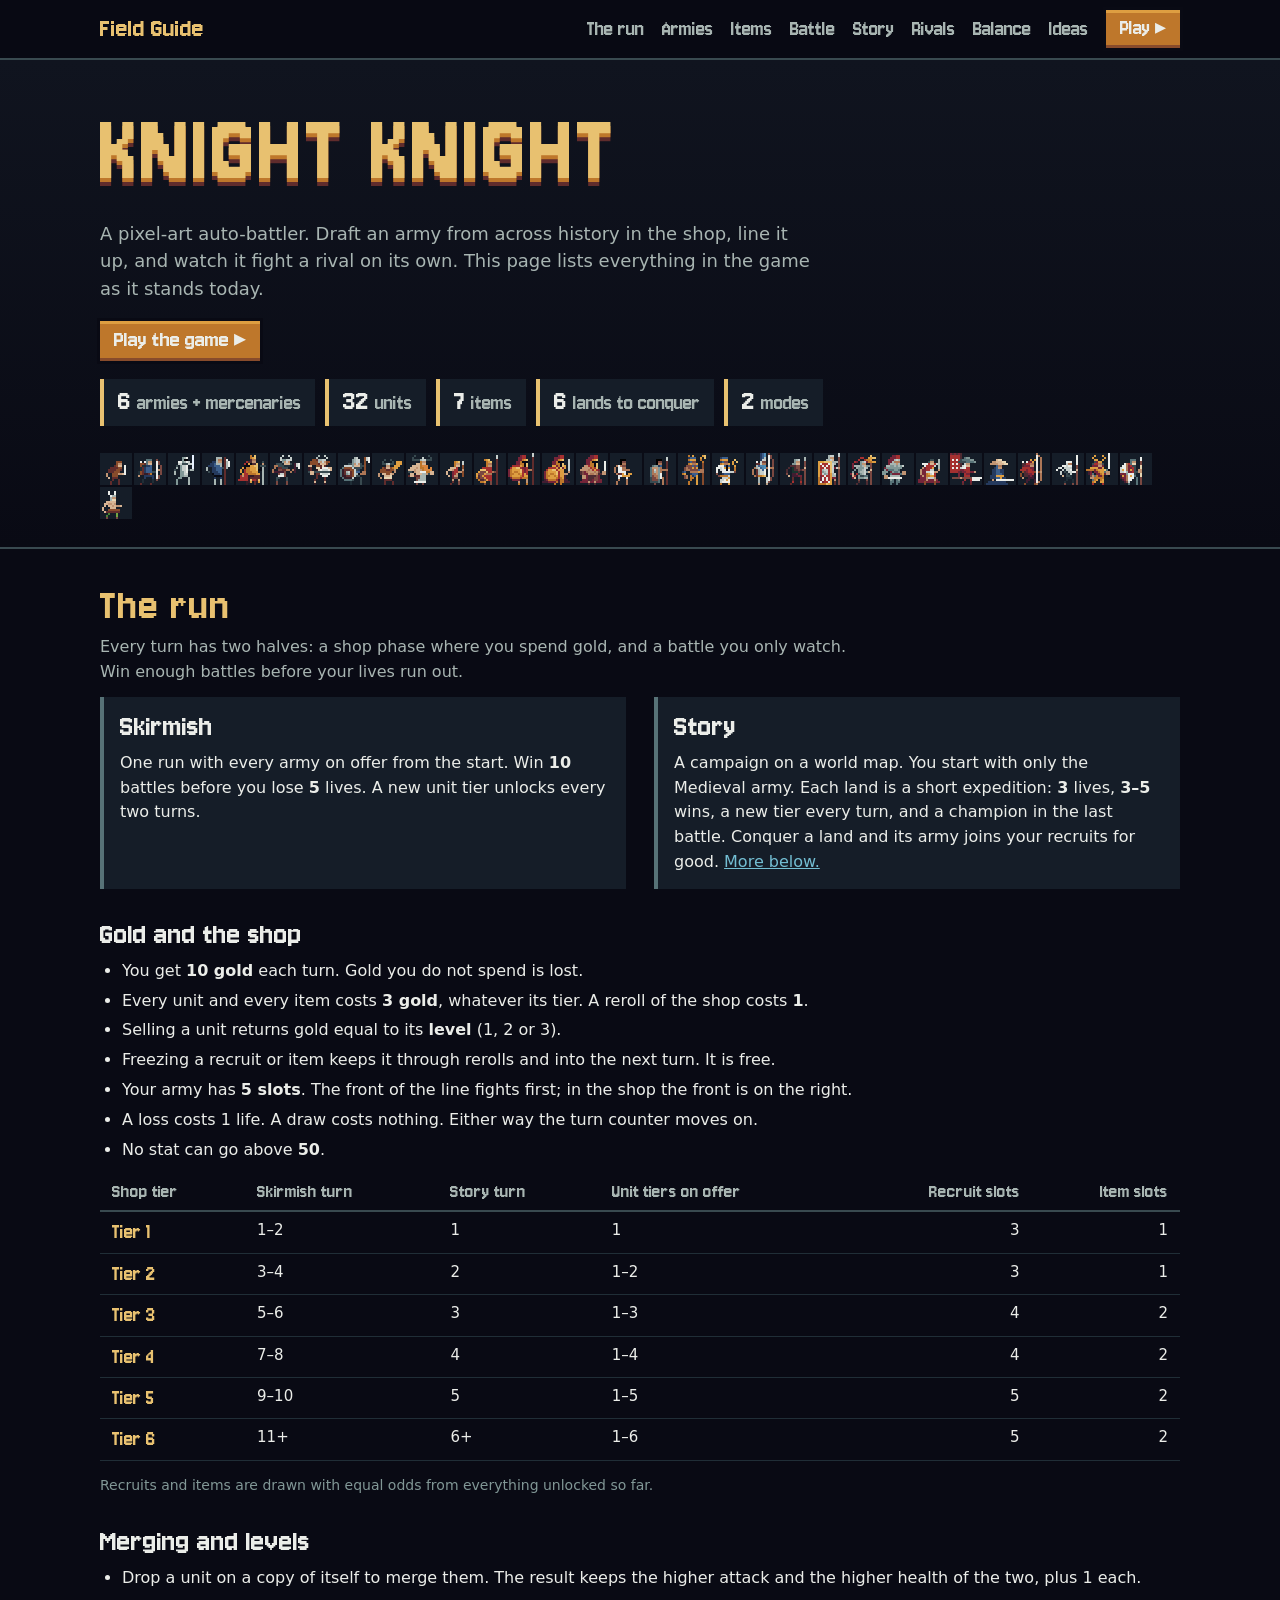
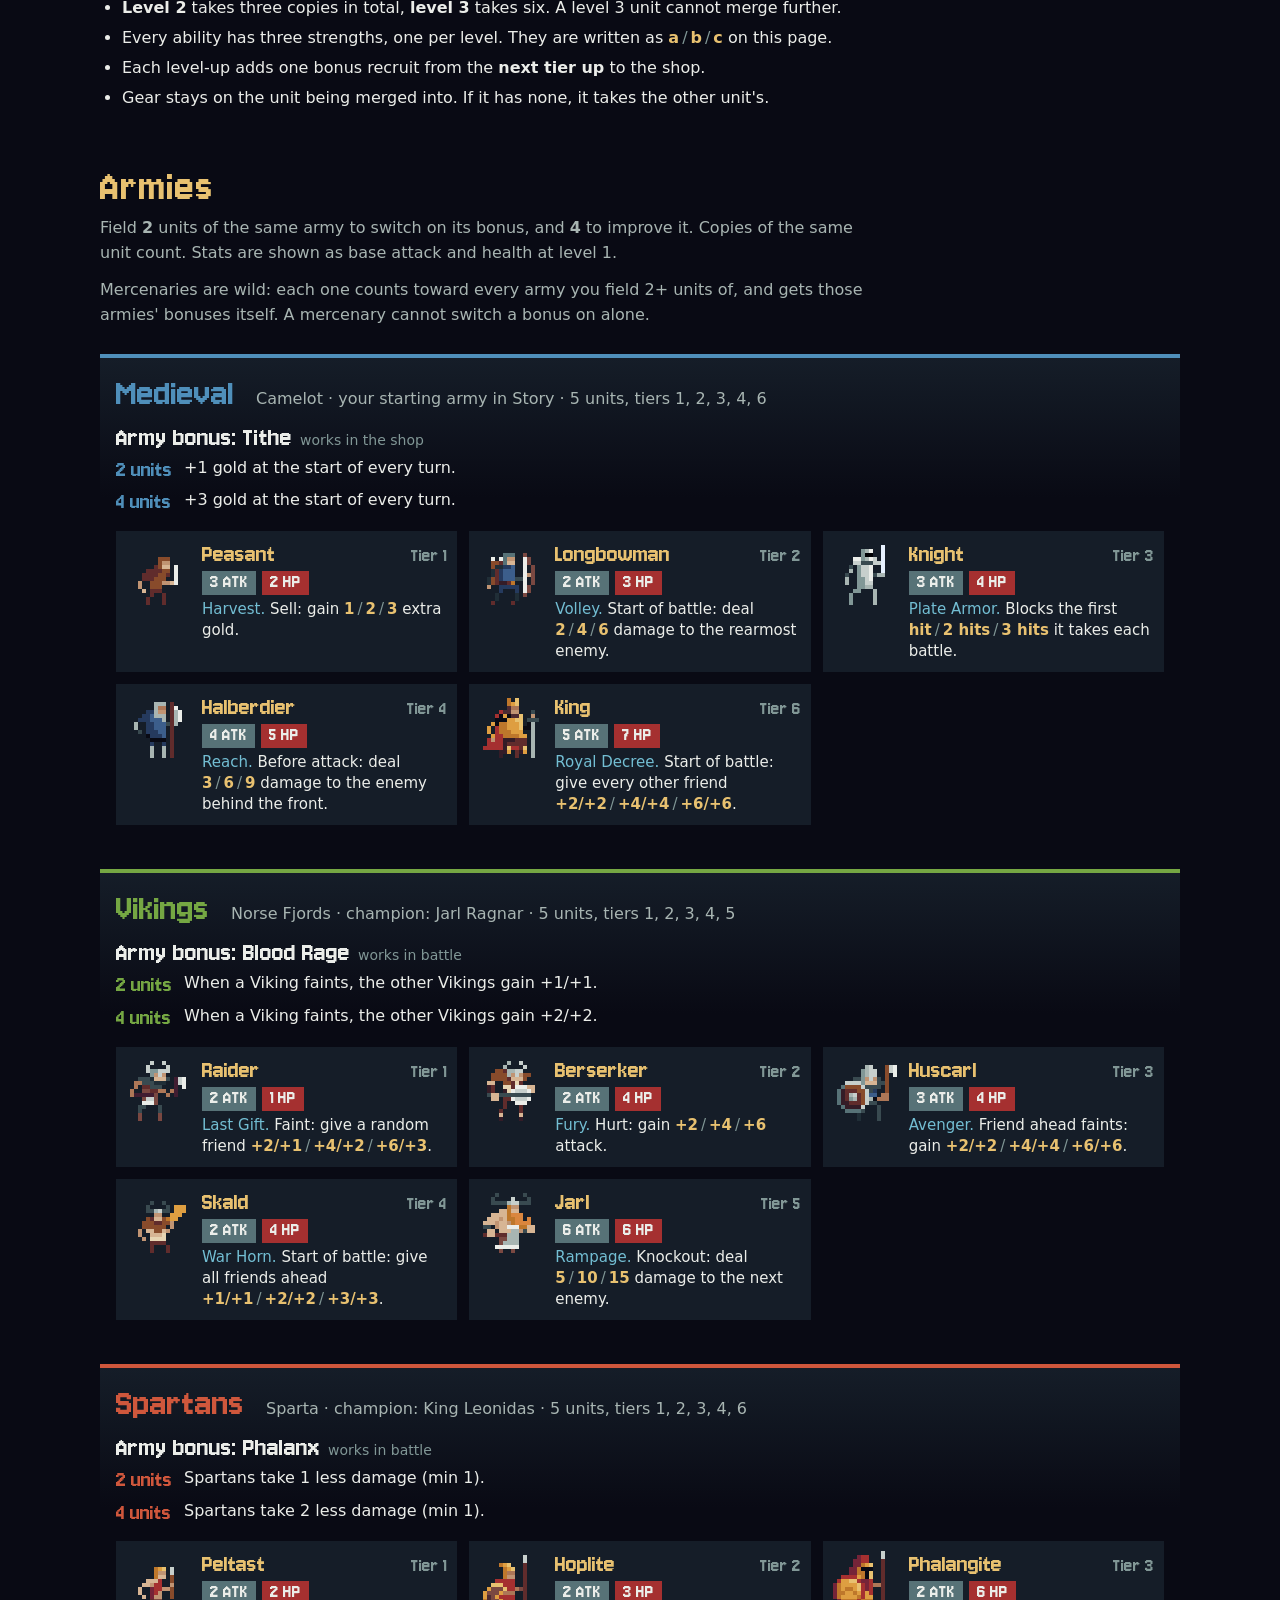
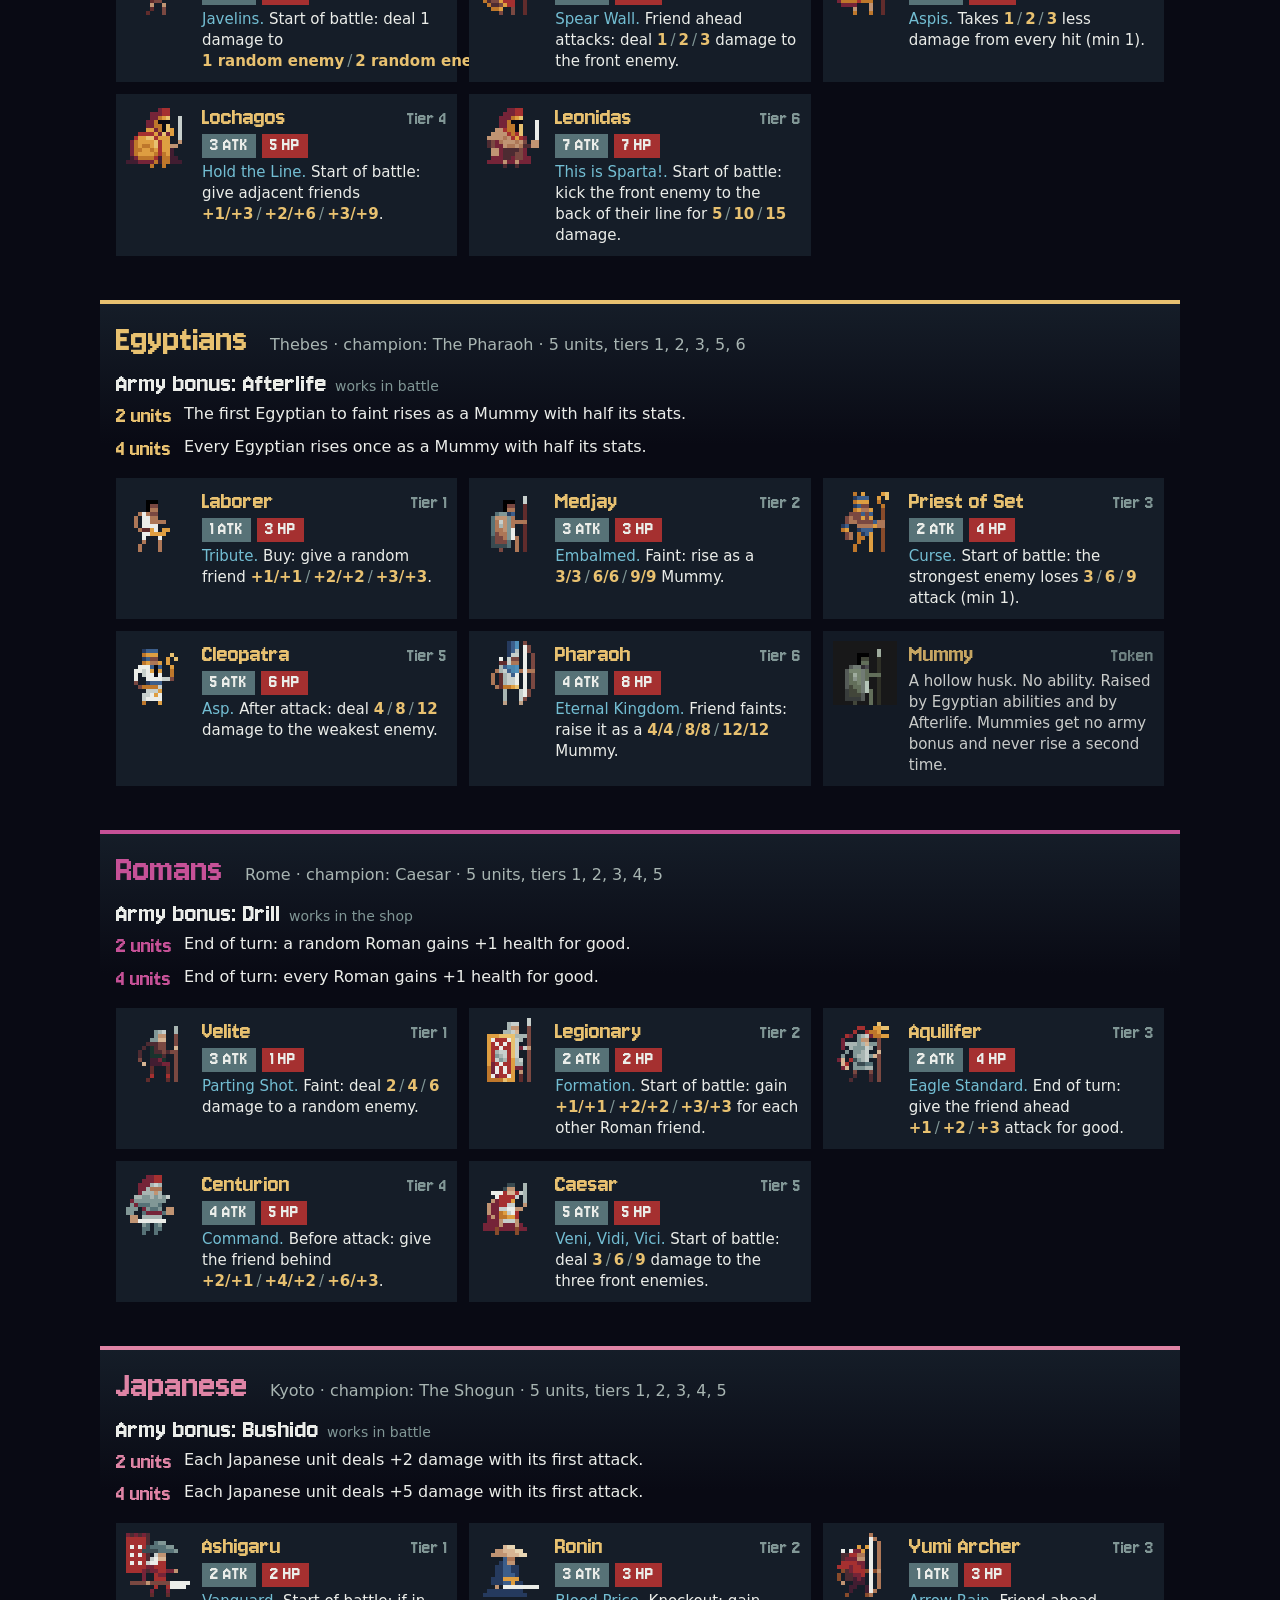
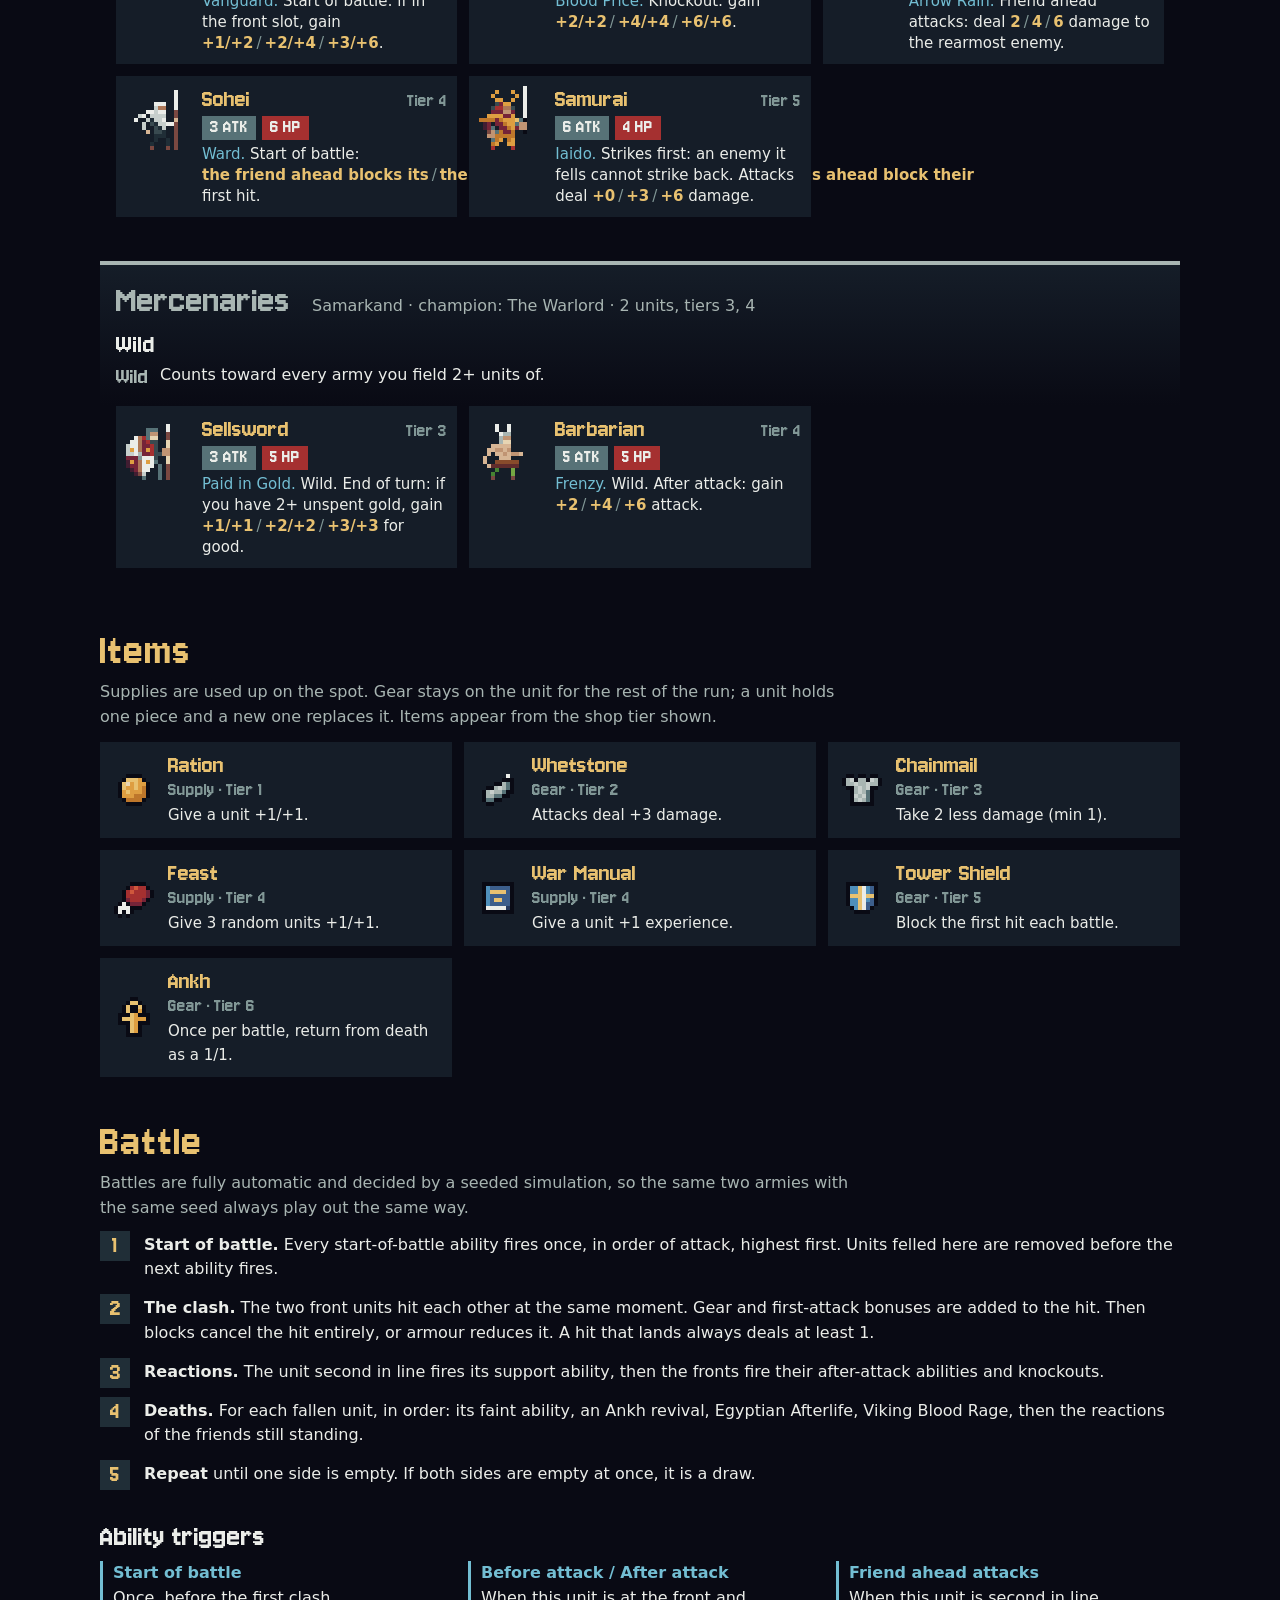
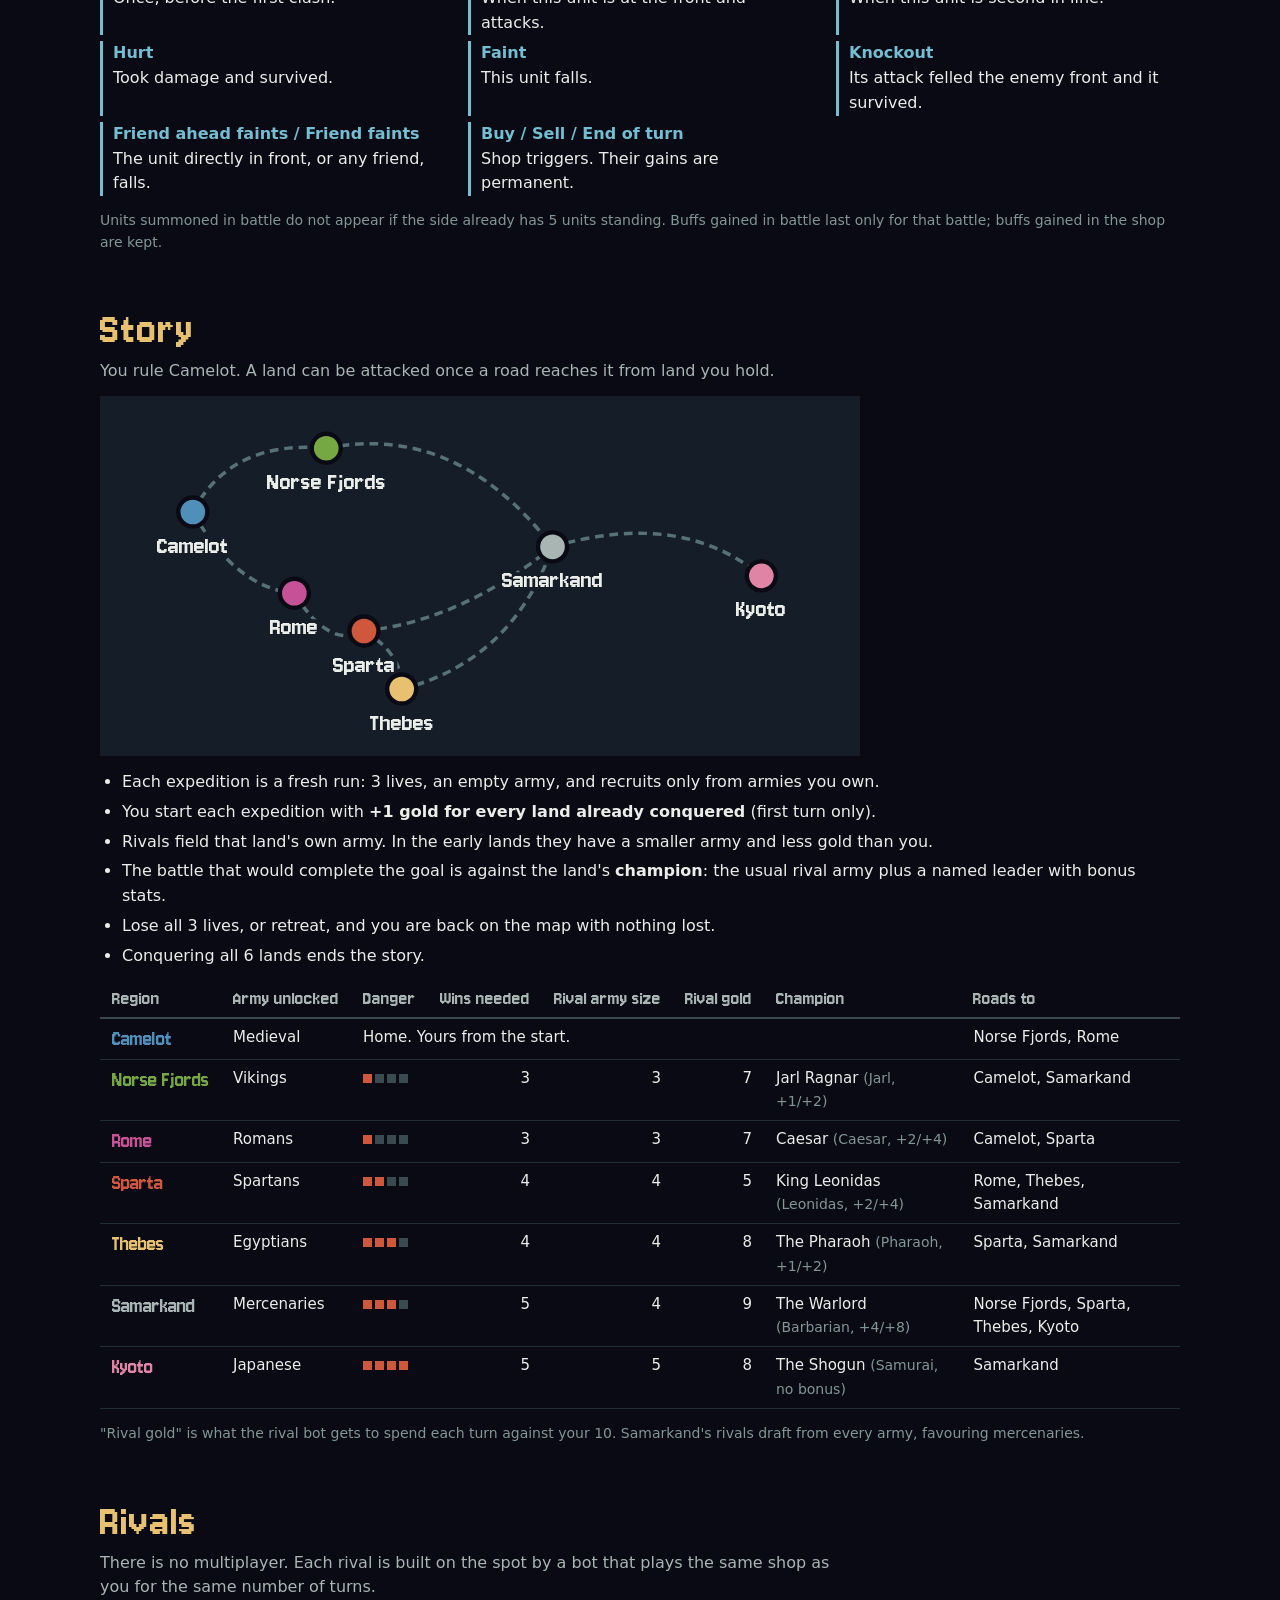
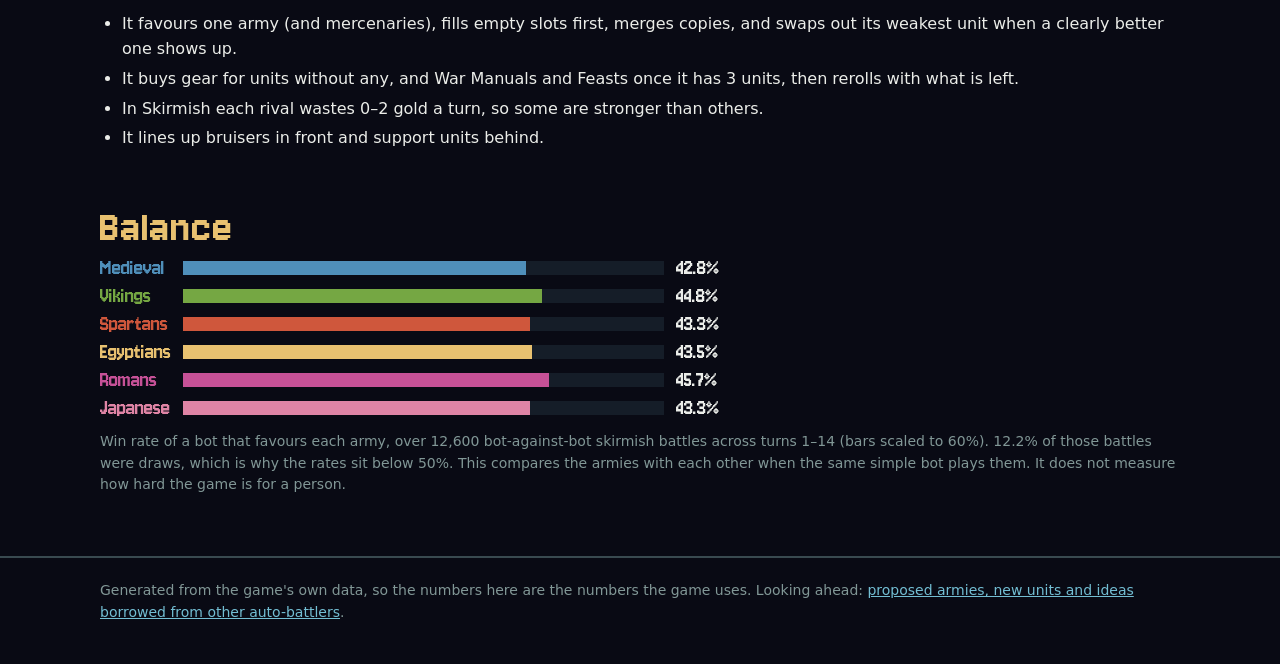
==== docs/index.html @ e4abafcf "Add field guide, collection screen and a balance pass Field guide: docs/index.html is a public page " ====
<!doctype html>
<!-- Generated by tools/guide.py from the game data in index.html. Do not edit by hand. -->
<html lang="en">
<head>
<meta charset="utf-8">
<meta name="viewport" content="width=device-width,initial-scale=1">
<title>Knight Knight · Field Guide</title>
<meta name="description" content="Every army, unit, ability and rule in Knight Knight, a pixel-art auto-battler.">
<link rel="preconnect" href="https://fonts.googleapis.com">
<link rel="preconnect" href="https://fonts.gstatic.com" crossorigin>
<link href="https://fonts.googleapis.com/css2?family=Jersey+10&display=swap" rel="stylesheet">
<link rel="stylesheet" href="guide.css">
</head>
<body>
<nav class="top"><div class="wrap"><a class="brand" href="#top">Field Guide</a><a href="#run">The run</a><a href="#armies">Armies</a><a href="#items">Items</a><a href="#battle">Battle</a><a href="#story">Story</a><a href="#rivals">Rivals</a><a href="#balance">Balance</a><a href="ideas.html">Ideas</a><a class="play" href="../">Play ▸</a></div></nav>
<header class="hero" id="top"><div class="wrap">
<h1>KNIGHT KNIGHT</h1>
<p>A pixel-art auto-battler. Draft an army from across history in the shop, line it up, and watch it fight a rival on its own. This page lists everything in the game as it stands today.</p>
<a class="play" href="../">Play the game ▸</a>
<ul class="facts"><li><b>6</b>armies + mercenaries</li><li><b>32</b>units</li><li><b>7</b>items</li><li><b>6</b>lands to conquer</li><li><b>2</b>modes</li></ul>
<div class="parade"><a href="#u-peasant"><i class="spr sm" style="--x:32;--y:0" role="img" aria-label="Peasant" title="Peasant"></i></a><a href="#u-longbow"><i class="spr sm" style="--x:0;--y:0" role="img" aria-label="Longbowman" title="Longbowman"></i></a><a href="#u-knight"><i class="spr sm" style="--x:16;--y:0" role="img" aria-label="Knight" title="Knight"></i></a><a href="#u-halberdier"><i class="spr sm" style="--x:64;--y:0" role="img" aria-label="Halberdier" title="Halberdier"></i></a><a href="#u-king"><i class="spr sm" style="--x:48;--y:0" role="img" aria-label="King" title="King"></i></a><a href="#u-raider"><i class="spr sm" style="--x:0;--y:16" role="img" aria-label="Raider" title="Raider"></i></a><a href="#u-berserker"><i class="spr sm" style="--x:16;--y:16" role="img" aria-label="Berserker" title="Berserker"></i></a><a href="#u-huscarl"><i class="spr sm" style="--x:32;--y:16" role="img" aria-label="Huscarl" title="Huscarl"></i></a><a href="#u-skald"><i class="spr sm" style="--x:64;--y:16" role="img" aria-label="Skald" title="Skald"></i></a><a href="#u-jarl"><i class="spr sm" style="--x:48;--y:16" role="img" aria-label="Jarl" title="Jarl"></i></a><a href="#u-peltast"><i class="spr sm" style="--x:48;--y:32" role="img" aria-label="Peltast" title="Peltast"></i></a><a href="#u-hoplite"><i class="spr sm" style="--x:0;--y:32" role="img" aria-label="Hoplite" title="Hoplite"></i></a><a href="#u-phalangite"><i class="spr sm" style="--x:16;--y:32" role="img" aria-label="Phalangite" title="Phalangite"></i></a><a href="#u-lochagos"><i class="spr sm" style="--x:64;--y:32" role="img" aria-label="Lochagos" title="Lochagos"></i></a><a href="#u-leonidas"><i class="spr sm" style="--x:32;--y:32" role="img" aria-label="Leonidas" title="Leonidas"></i></a><a href="#u-laborer"><i class="spr sm" style="--x:0;--y:48" role="img" aria-label="Laborer" title="Laborer"></i></a><a href="#u-medjay"><i class="spr sm" style="--x:48;--y:48" role="img" aria-label="Medjay" title="Medjay"></i></a><a href="#u-priest"><i class="spr sm" style="--x:16;--y:48" role="img" aria-label="Priest of Set" title="Priest of Set"></i></a><a href="#u-cleopatra"><i class="spr sm" style="--x:64;--y:48" role="img" aria-label="Cleopatra" title="Cleopatra"></i></a><a href="#u-pharaoh"><i class="spr sm" style="--x:32;--y:48" role="img" aria-label="Pharaoh" title="Pharaoh"></i></a><a href="#u-velite"><i class="spr sm" style="--x:48;--y:64" role="img" aria-label="Velite" title="Velite"></i></a><a href="#u-legionary"><i class="spr sm" style="--x:0;--y:64" role="img" aria-label="Legionary" title="Legionary"></i></a><a href="#u-aquilifer"><i class="spr sm" style="--x:32;--y:64" role="img" aria-label="Aquilifer" title="Aquilifer"></i></a><a href="#u-centurion"><i class="spr sm" style="--x:16;--y:64" role="img" aria-label="Centurion" title="Centurion"></i></a><a href="#u-caesar"><i class="spr sm" style="--x:64;--y:64" role="img" aria-label="Caesar" title="Caesar"></i></a><a href="#u-ashigaru"><i class="spr sm" style="--x:48;--y:80" role="img" aria-label="Ashigaru" title="Ashigaru"></i></a><a href="#u-ronin"><i class="spr sm" style="--x:0;--y:80" role="img" aria-label="Ronin" title="Ronin"></i></a><a href="#u-yumi"><i class="spr sm" style="--x:32;--y:80" role="img" aria-label="Yumi Archer" title="Yumi Archer"></i></a><a href="#u-sohei"><i class="spr sm" style="--x:64;--y:80" role="img" aria-label="Sohei" title="Sohei"></i></a><a href="#u-samurai"><i class="spr sm" style="--x:16;--y:81" role="img" aria-label="Samurai" title="Samurai"></i></a><a href="#u-sellsword"><i class="spr sm" style="--x:31;--y:96" role="img" aria-label="Sellsword" title="Sellsword"></i></a><a href="#u-barbarian"><i class="spr sm" style="--x:0;--y:96" role="img" aria-label="Barbarian" title="Barbarian"></i></a></div>
</div></header>
<main class="wrap">

<section id="run">
<h2>The run</h2>
<p class="lead">Every turn has two halves: a shop phase where you spend gold, and a battle you only watch. Win enough battles before your lives run out.</p>
<div class="cols">
<div class="box"><h3>Skirmish</h3><p>One run with every army on offer from the start. Win <b>10</b> battles before you lose <b>5</b> lives. A new unit tier unlocks every two turns.</p></div>
<div class="box"><h3>Story</h3><p>A campaign on a world map. You start with only the Medieval army. Each land is a short expedition: <b>3</b> lives, <b>3–5</b> wins, a new tier every turn, and a champion in the last battle. Conquer a land and its army joins your recruits for good. <a href="#story">More below.</a></p></div>
</div>

<h3>Gold and the shop</h3>
<ul>
<li>You get <b>10 gold</b> each turn. Gold you do not spend is lost.</li>
<li>Every unit and every item costs <b>3 gold</b>, whatever its tier. A reroll of the shop costs <b>1</b>.</li>
<li>Selling a unit returns gold equal to its <b>level</b> (1, 2 or 3).</li>
<li>Freezing a recruit or item keeps it through rerolls and into the next turn. It is free.</li>
<li>Your army has <b>5 slots</b>. The front of the line fights first; in the shop the front is on the right.</li>
<li>A loss costs 1 life. A draw costs nothing. Either way the turn counter moves on.</li>
<li>No stat can go above <b>50</b>.</li>
</ul>
<div class="scroll"><table><tr><th>Shop tier</th><th>Skirmish turn</th><th>Story turn</th><th>Unit tiers on offer</th><th class="n">Recruit slots</th><th class="n">Item slots</th></tr><tr><td class="k">Tier 1</td><td>1–2</td><td>1</td><td>1</td><td class="n">3</td><td class="n">1</td></tr><tr><td class="k">Tier 2</td><td>3–4</td><td>2</td><td>1–2</td><td class="n">3</td><td class="n">1</td></tr><tr><td class="k">Tier 3</td><td>5–6</td><td>3</td><td>1–3</td><td class="n">4</td><td class="n">2</td></tr><tr><td class="k">Tier 4</td><td>7–8</td><td>4</td><td>1–4</td><td class="n">4</td><td class="n">2</td></tr><tr><td class="k">Tier 5</td><td>9–10</td><td>5</td><td>1–5</td><td class="n">5</td><td class="n">2</td></tr><tr><td class="k">Tier 6</td><td>11+</td><td>6+</td><td>1–6</td><td class="n">5</td><td class="n">2</td></tr></table></div>
<p class="note">Recruits and items are drawn with equal odds from everything unlocked so far.</p>

<h3>Merging and levels</h3>
<ul>
<li>Drop a unit on a copy of itself to merge them. The result keeps the higher attack and the higher health of the two, plus 1 each.</li>
<li><b>Level 2</b> takes three copies in total, <b>level 3</b> takes six. A level 3 unit cannot merge further.</li>
<li>Every ability has three strengths, one per level. They are written as <b class="lv">a<i>/</i>b<i>/</i>c</b> on this page.</li>
<li>Each level-up adds one bonus recruit from the <b>next tier up</b> to the shop.</li>
<li>Gear stays on the unit being merged into. If it has none, it takes the other unit's.</li>
</ul>
</section>

<section id="armies">
<h2>Armies</h2>
<p class="lead">Field <b>2</b> units of the same army to switch on its bonus, and <b>4</b> to improve it. Copies of the same unit count. Stats are shown as base attack and health at level 1.</p>
<p class="lead">Mercenaries are wild: each one counts toward every army you field 2+ units of, and gets those armies' bonuses itself. A mercenary cannot switch a bonus on alone.</p>
<div class="army" id="medieval" style="--c:#4f8fba"><header><h3>Medieval</h3>
<span class="home">Camelot · your starting army in Story · 5 units, tiers 1, 2, 3, 4, 6</span></header>
<dl class="bonus"><div class="name">Army bonus: Tithe<small>works in the shop</small></div><dt>2 units</dt><dd>+1 gold at the start of every turn.</dd><dt>4 units</dt><dd>+3 gold at the start of every turn.</dd></dl>
<div class="units"><article class="unit" id="u-peasant"><i class="spr" style="--x:32;--y:0" role="img" aria-label="Peasant" title="Peasant"></i><div><h4>Peasant<span class="tier">Tier 1</span></h4>
<p class="stats"><b class="atk">3 ATK</b><b class="hp">2 HP</b></p><p><em>Harvest.</em> Sell: gain <b class="lv">1<i>/</i>2<i>/</i>3</b> extra gold.</p></div></article><article class="unit" id="u-longbow"><i class="spr" style="--x:0;--y:0" role="img" aria-label="Longbowman" title="Longbowman"></i><div><h4>Longbowman<span class="tier">Tier 2</span></h4>
<p class="stats"><b class="atk">2 ATK</b><b class="hp">3 HP</b></p><p><em>Volley.</em> Start of battle: deal <b class="lv">2<i>/</i>4<i>/</i>6</b> damage to the rearmost enemy.</p></div></article><article class="unit" id="u-knight"><i class="spr" style="--x:16;--y:0" role="img" aria-label="Knight" title="Knight"></i><div><h4>Knight<span class="tier">Tier 3</span></h4>
<p class="stats"><b class="atk">3 ATK</b><b class="hp">4 HP</b></p><p><em>Plate Armor.</em> Blocks the first <b class="lv">hit<i>/</i>2 hits<i>/</i>3 hits</b> it takes each battle.</p></div></article><article class="unit" id="u-halberdier"><i class="spr" style="--x:64;--y:0" role="img" aria-label="Halberdier" title="Halberdier"></i><div><h4>Halberdier<span class="tier">Tier 4</span></h4>
<p class="stats"><b class="atk">4 ATK</b><b class="hp">5 HP</b></p><p><em>Reach.</em> Before attack: deal <b class="lv">3<i>/</i>6<i>/</i>9</b> damage to the enemy behind the front.</p></div></article><article class="unit" id="u-king"><i class="spr" style="--x:48;--y:0" role="img" aria-label="King" title="King"></i><div><h4>King<span class="tier">Tier 6</span></h4>
<p class="stats"><b class="atk">5 ATK</b><b class="hp">7 HP</b></p><p><em>Royal Decree.</em> Start of battle: give every other friend <b class="lv">+2/+2<i>/</i>+4/+4<i>/</i>+6/+6</b>.</p></div></article></div></div>
<div class="army" id="viking" style="--c:#75a743"><header><h3>Vikings</h3>
<span class="home">Norse Fjords · champion: Jarl Ragnar · 5 units, tiers 1, 2, 3, 4, 5</span></header>
<dl class="bonus"><div class="name">Army bonus: Blood Rage<small>works in battle</small></div><dt>2 units</dt><dd>When a Viking faints, the other Vikings gain +1/+1.</dd><dt>4 units</dt><dd>When a Viking faints, the other Vikings gain +2/+2.</dd></dl>
<div class="units"><article class="unit" id="u-raider"><i class="spr" style="--x:0;--y:16" role="img" aria-label="Raider" title="Raider"></i><div><h4>Raider<span class="tier">Tier 1</span></h4>
<p class="stats"><b class="atk">2 ATK</b><b class="hp">1 HP</b></p><p><em>Last Gift.</em> Faint: give a random friend <b class="lv">+2/+1<i>/</i>+4/+2<i>/</i>+6/+3</b>.</p></div></article><article class="unit" id="u-berserker"><i class="spr" style="--x:16;--y:16" role="img" aria-label="Berserker" title="Berserker"></i><div><h4>Berserker<span class="tier">Tier 2</span></h4>
<p class="stats"><b class="atk">2 ATK</b><b class="hp">4 HP</b></p><p><em>Fury.</em> Hurt: gain <b class="lv">+2<i>/</i>+4<i>/</i>+6</b> attack.</p></div></article><article class="unit" id="u-huscarl"><i class="spr" style="--x:32;--y:16" role="img" aria-label="Huscarl" title="Huscarl"></i><div><h4>Huscarl<span class="tier">Tier 3</span></h4>
<p class="stats"><b class="atk">3 ATK</b><b class="hp">4 HP</b></p><p><em>Avenger.</em> Friend ahead faints: gain <b class="lv">+2/+2<i>/</i>+4/+4<i>/</i>+6/+6</b>.</p></div></article><article class="unit" id="u-skald"><i class="spr" style="--x:64;--y:16" role="img" aria-label="Skald" title="Skald"></i><div><h4>Skald<span class="tier">Tier 4</span></h4>
<p class="stats"><b class="atk">2 ATK</b><b class="hp">4 HP</b></p><p><em>War Horn.</em> Start of battle: give all friends ahead <b class="lv">+1/+1<i>/</i>+2/+2<i>/</i>+3/+3</b>.</p></div></article><article class="unit" id="u-jarl"><i class="spr" style="--x:48;--y:16" role="img" aria-label="Jarl" title="Jarl"></i><div><h4>Jarl<span class="tier">Tier 5</span></h4>
<p class="stats"><b class="atk">6 ATK</b><b class="hp">6 HP</b></p><p><em>Rampage.</em> Knockout: deal <b class="lv">5<i>/</i>10<i>/</i>15</b> damage to the next enemy.</p></div></article></div></div>
<div class="army" id="spartan" style="--c:#cf573c"><header><h3>Spartans</h3>
<span class="home">Sparta · champion: King Leonidas · 5 units, tiers 1, 2, 3, 4, 6</span></header>
<dl class="bonus"><div class="name">Army bonus: Phalanx<small>works in battle</small></div><dt>2 units</dt><dd>Spartans take 1 less damage (min 1).</dd><dt>4 units</dt><dd>Spartans take 2 less damage (min 1).</dd></dl>
<div class="units"><article class="unit" id="u-peltast"><i class="spr" style="--x:48;--y:32" role="img" aria-label="Peltast" title="Peltast"></i><div><h4>Peltast<span class="tier">Tier 1</span></h4>
<p class="stats"><b class="atk">2 ATK</b><b class="hp">2 HP</b></p><p><em>Javelins.</em> Start of battle: deal 1 damage to <b class="lv">1 random enemy<i>/</i>2 random enemies<i>/</i>3 random enemies</b>.</p></div></article><article class="unit" id="u-hoplite"><i class="spr" style="--x:0;--y:32" role="img" aria-label="Hoplite" title="Hoplite"></i><div><h4>Hoplite<span class="tier">Tier 2</span></h4>
<p class="stats"><b class="atk">2 ATK</b><b class="hp">3 HP</b></p><p><em>Spear Wall.</em> Friend ahead attacks: deal <b class="lv">1<i>/</i>2<i>/</i>3</b> damage to the front enemy.</p></div></article><article class="unit" id="u-phalangite"><i class="spr" style="--x:16;--y:32" role="img" aria-label="Phalangite" title="Phalangite"></i><div><h4>Phalangite<span class="tier">Tier 3</span></h4>
<p class="stats"><b class="atk">2 ATK</b><b class="hp">6 HP</b></p><p><em>Aspis.</em> Takes <b class="lv">1<i>/</i>2<i>/</i>3</b> less damage from every hit (min 1).</p></div></article><article class="unit" id="u-lochagos"><i class="spr" style="--x:64;--y:32" role="img" aria-label="Lochagos" title="Lochagos"></i><div><h4>Lochagos<span class="tier">Tier 4</span></h4>
<p class="stats"><b class="atk">3 ATK</b><b class="hp">5 HP</b></p><p><em>Hold the Line.</em> Start of battle: give adjacent friends <b class="lv">+1/+3<i>/</i>+2/+6<i>/</i>+3/+9</b>.</p></div></article><article class="unit" id="u-leonidas"><i class="spr" style="--x:32;--y:32" role="img" aria-label="Leonidas" title="Leonidas"></i><div><h4>Leonidas<span class="tier">Tier 6</span></h4>
<p class="stats"><b class="atk">7 ATK</b><b class="hp">7 HP</b></p><p><em>This is Sparta!.</em> Start of battle: kick the front enemy to the back of their line for <b class="lv">5<i>/</i>10<i>/</i>15</b> damage.</p></div></article></div></div>
<div class="army" id="egypt" style="--c:#e8c170"><header><h3>Egyptians</h3>
<span class="home">Thebes · champion: The Pharaoh · 5 units, tiers 1, 2, 3, 5, 6</span></header>
<dl class="bonus"><div class="name">Army bonus: Afterlife<small>works in battle</small></div><dt>2 units</dt><dd>The first Egyptian to faint rises as a Mummy with half its stats.</dd><dt>4 units</dt><dd>Every Egyptian rises once as a Mummy with half its stats.</dd></dl>
<div class="units"><article class="unit" id="u-laborer"><i class="spr" style="--x:0;--y:48" role="img" aria-label="Laborer" title="Laborer"></i><div><h4>Laborer<span class="tier">Tier 1</span></h4>
<p class="stats"><b class="atk">1 ATK</b><b class="hp">3 HP</b></p><p><em>Tribute.</em> Buy: give a random friend <b class="lv">+1/+1<i>/</i>+2/+2<i>/</i>+3/+3</b>.</p></div></article><article class="unit" id="u-medjay"><i class="spr" style="--x:48;--y:48" role="img" aria-label="Medjay" title="Medjay"></i><div><h4>Medjay<span class="tier">Tier 2</span></h4>
<p class="stats"><b class="atk">3 ATK</b><b class="hp">3 HP</b></p><p><em>Embalmed.</em> Faint: rise as a <b class="lv">3/3<i>/</i>6/6<i>/</i>9/9</b> Mummy.</p></div></article><article class="unit" id="u-priest"><i class="spr" style="--x:16;--y:48" role="img" aria-label="Priest of Set" title="Priest of Set"></i><div><h4>Priest of Set<span class="tier">Tier 3</span></h4>
<p class="stats"><b class="atk">2 ATK</b><b class="hp">4 HP</b></p><p><em>Curse.</em> Start of battle: the strongest enemy loses <b class="lv">3<i>/</i>6<i>/</i>9</b> attack (min 1).</p></div></article><article class="unit" id="u-cleopatra"><i class="spr" style="--x:64;--y:48" role="img" aria-label="Cleopatra" title="Cleopatra"></i><div><h4>Cleopatra<span class="tier">Tier 5</span></h4>
<p class="stats"><b class="atk">5 ATK</b><b class="hp">6 HP</b></p><p><em>Asp.</em> After attack: deal <b class="lv">4<i>/</i>8<i>/</i>12</b> damage to the weakest enemy.</p></div></article><article class="unit" id="u-pharaoh"><i class="spr" style="--x:32;--y:48" role="img" aria-label="Pharaoh" title="Pharaoh"></i><div><h4>Pharaoh<span class="tier">Tier 6</span></h4>
<p class="stats"><b class="atk">4 ATK</b><b class="hp">8 HP</b></p><p><em>Eternal Kingdom.</em> Friend faints: raise it as a <b class="lv">4/4<i>/</i>8/8<i>/</i>12/12</b> Mummy.</p></div></article><article class="unit token"><i class="spr" style="--x:48;--y:48" role="img" aria-label="Medjay" title="Medjay"></i><div><h4>Mummy<span class="tier">Token</span></h4><p>A hollow husk. No ability. Raised by Egyptian abilities and by Afterlife. Mummies get no army bonus and never rise a second time.</p></div></article></div></div>
<div class="army" id="roman" style="--c:#c65197"><header><h3>Romans</h3>
<span class="home">Rome · champion: Caesar · 5 units, tiers 1, 2, 3, 4, 5</span></header>
<dl class="bonus"><div class="name">Army bonus: Drill<small>works in the shop</small></div><dt>2 units</dt><dd>End of turn: a random Roman gains +1 health for good.</dd><dt>4 units</dt><dd>End of turn: every Roman gains +1 health for good.</dd></dl>
<div class="units"><article class="unit" id="u-velite"><i class="spr" style="--x:48;--y:64" role="img" aria-label="Velite" title="Velite"></i><div><h4>Velite<span class="tier">Tier 1</span></h4>
<p class="stats"><b class="atk">3 ATK</b><b class="hp">1 HP</b></p><p><em>Parting Shot.</em> Faint: deal <b class="lv">2<i>/</i>4<i>/</i>6</b> damage to a random enemy.</p></div></article><article class="unit" id="u-legionary"><i class="spr" style="--x:0;--y:64" role="img" aria-label="Legionary" title="Legionary"></i><div><h4>Legionary<span class="tier">Tier 2</span></h4>
<p class="stats"><b class="atk">2 ATK</b><b class="hp">2 HP</b></p><p><em>Formation.</em> Start of battle: gain <b class="lv">+1/+1<i>/</i>+2/+2<i>/</i>+3/+3</b> for each other Roman friend.</p></div></article><article class="unit" id="u-aquilifer"><i class="spr" style="--x:32;--y:64" role="img" aria-label="Aquilifer" title="Aquilifer"></i><div><h4>Aquilifer<span class="tier">Tier 3</span></h4>
<p class="stats"><b class="atk">2 ATK</b><b class="hp">4 HP</b></p><p><em>Eagle Standard.</em> End of turn: give the friend ahead <b class="lv">+1<i>/</i>+2<i>/</i>+3</b> attack for good.</p></div></article><article class="unit" id="u-centurion"><i class="spr" style="--x:16;--y:64" role="img" aria-label="Centurion" title="Centurion"></i><div><h4>Centurion<span class="tier">Tier 4</span></h4>
<p class="stats"><b class="atk">4 ATK</b><b class="hp">5 HP</b></p><p><em>Command.</em> Before attack: give the friend behind <b class="lv">+2/+1<i>/</i>+4/+2<i>/</i>+6/+3</b>.</p></div></article><article class="unit" id="u-caesar"><i class="spr" style="--x:64;--y:64" role="img" aria-label="Caesar" title="Caesar"></i><div><h4>Caesar<span class="tier">Tier 5</span></h4>
<p class="stats"><b class="atk">5 ATK</b><b class="hp">5 HP</b></p><p><em>Veni, Vidi, Vici.</em> Start of battle: deal <b class="lv">3<i>/</i>6<i>/</i>9</b> damage to the three front enemies.</p></div></article></div></div>
<div class="army" id="japan" style="--c:#df84a5"><header><h3>Japanese</h3>
<span class="home">Kyoto · champion: The Shogun · 5 units, tiers 1, 2, 3, 4, 5</span></header>
<dl class="bonus"><div class="name">Army bonus: Bushido<small>works in battle</small></div><dt>2 units</dt><dd>Each Japanese unit deals +2 damage with its first attack.</dd><dt>4 units</dt><dd>Each Japanese unit deals +5 damage with its first attack.</dd></dl>
<div class="units"><article class="unit" id="u-ashigaru"><i class="spr" style="--x:48;--y:80" role="img" aria-label="Ashigaru" title="Ashigaru"></i><div><h4>Ashigaru<span class="tier">Tier 1</span></h4>
<p class="stats"><b class="atk">2 ATK</b><b class="hp">2 HP</b></p><p><em>Vanguard.</em> Start of battle: if in the front slot, gain <b class="lv">+1/+2<i>/</i>+2/+4<i>/</i>+3/+6</b>.</p></div></article><article class="unit" id="u-ronin"><i class="spr" style="--x:0;--y:80" role="img" aria-label="Ronin" title="Ronin"></i><div><h4>Ronin<span class="tier">Tier 2</span></h4>
<p class="stats"><b class="atk">3 ATK</b><b class="hp">3 HP</b></p><p><em>Blood Price.</em> Knockout: gain <b class="lv">+2/+2<i>/</i>+4/+4<i>/</i>+6/+6</b>.</p></div></article><article class="unit" id="u-yumi"><i class="spr" style="--x:32;--y:80" role="img" aria-label="Yumi Archer" title="Yumi Archer"></i><div><h4>Yumi Archer<span class="tier">Tier 3</span></h4>
<p class="stats"><b class="atk">1 ATK</b><b class="hp">3 HP</b></p><p><em>Arrow Rain.</em> Friend ahead attacks: deal <b class="lv">2<i>/</i>4<i>/</i>6</b> damage to the rearmost enemy.</p></div></article><article class="unit" id="u-sohei"><i class="spr" style="--x:64;--y:80" role="img" aria-label="Sohei" title="Sohei"></i><div><h4>Sohei<span class="tier">Tier 4</span></h4>
<p class="stats"><b class="atk">3 ATK</b><b class="hp">6 HP</b></p><p><em>Ward.</em> Start of battle: <b class="lv">the friend ahead blocks its<i>/</i>the 2 friends ahead block their<i>/</i>the 3 friends ahead block their</b> first hit.</p></div></article><article class="unit" id="u-samurai"><i class="spr" style="--x:16;--y:81" role="img" aria-label="Samurai" title="Samurai"></i><div><h4>Samurai<span class="tier">Tier 5</span></h4>
<p class="stats"><b class="atk">6 ATK</b><b class="hp">4 HP</b></p><p><em>Iaido.</em> Strikes first: an enemy it fells cannot strike back. Attacks deal <b class="lv">+0<i>/</i>+3<i>/</i>+6</b> damage.</p></div></article></div></div>
<div class="army" id="merc" style="--c:#a8b5b2"><header><h3>Mercenaries</h3>
<span class="home">Samarkand · champion: The Warlord · 2 units, tiers 3, 4</span></header>
<dl class="bonus"><div class="name">Wild</div><dt>Wild</dt><dd>Counts toward every army you field 2+ units of.</dd></dl>
<div class="units"><article class="unit" id="u-sellsword"><i class="spr" style="--x:31;--y:96" role="img" aria-label="Sellsword" title="Sellsword"></i><div><h4>Sellsword<span class="tier">Tier 3</span></h4>
<p class="stats"><b class="atk">3 ATK</b><b class="hp">5 HP</b></p><p><em>Paid in Gold.</em> Wild. End of turn: if you have 2+ unspent gold, gain <b class="lv">+1/+1<i>/</i>+2/+2<i>/</i>+3/+3</b> for good.</p></div></article><article class="unit" id="u-barbarian"><i class="spr" style="--x:0;--y:96" role="img" aria-label="Barbarian" title="Barbarian"></i><div><h4>Barbarian<span class="tier">Tier 4</span></h4>
<p class="stats"><b class="atk">5 ATK</b><b class="hp">5 HP</b></p><p><em>Frenzy.</em> Wild. After attack: gain <b class="lv">+2<i>/</i>+4<i>/</i>+6</b> attack.</p></div></article></div></div>
</section>

<section id="items">
<h2>Items</h2>
<p class="lead">Supplies are used up on the spot. Gear stays on the unit for the rest of the run; a unit holds one piece and a new one replaces it. Items appear from the shop tier shown.</p>
<div class="items"><article class="item"><svg class="ico" viewBox="0 0 10 10" shape-rendering="crispEdges" aria-hidden="true"><rect x="3" y="1" width="4" height="1" fill="#090a14"/><rect x="2" y="2" width="1" height="1" fill="#090a14"/><rect x="3" y="2" width="3" height="1" fill="#e8c170"/><rect x="6" y="2" width="1" height="1" fill="#de9e41"/><rect x="7" y="2" width="1" height="1" fill="#090a14"/><rect x="1" y="3" width="1" height="1" fill="#090a14"/><rect x="2" y="3" width="1" height="1" fill="#e8c170"/><rect x="3" y="3" width="1" height="1" fill="#e7d5b3"/><rect x="4" y="3" width="1" height="1" fill="#de9e41"/><rect x="5" y="3" width="1" height="1" fill="#e8c170"/><rect x="6" y="3" width="2" height="1" fill="#de9e41"/><rect x="8" y="3" width="1" height="1" fill="#090a14"/><rect x="1" y="4" width="1" height="1" fill="#090a14"/><rect x="2" y="4" width="1" height="1" fill="#e8c170"/><rect x="3" y="4" width="2" height="1" fill="#de9e41"/><rect x="5" y="4" width="1" height="1" fill="#e8c170"/><rect x="6" y="4" width="1" height="1" fill="#de9e41"/><rect x="7" y="4" width="1" height="1" fill="#be772b"/><rect x="8" y="4" width="1" height="1" fill="#090a14"/><rect x="1" y="5" width="1" height="1" fill="#090a14"/><rect x="2" y="5" width="1" height="1" fill="#de9e41"/><rect x="3" y="5" width="1" height="1" fill="#e8c170"/><rect x="4" y="5" width="3" height="1" fill="#de9e41"/><rect x="7" y="5" width="1" height="1" fill="#be772b"/><rect x="8" y="5" width="1" height="1" fill="#090a14"/><rect x="1" y="6" width="1" height="1" fill="#090a14"/><rect x="2" y="6" width="3" height="1" fill="#de9e41"/><rect x="5" y="6" width="3" height="1" fill="#be772b"/><rect x="8" y="6" width="1" height="1" fill="#090a14"/><rect x="2" y="7" width="1" height="1" fill="#090a14"/><rect x="3" y="7" width="4" height="1" fill="#be772b"/><rect x="7" y="7" width="1" height="1" fill="#090a14"/><rect x="3" y="8" width="4" height="1" fill="#090a14"/></svg><div><h4>Ration</h4><span class="tier">Supply · Tier 1</span><p>Give a unit +1/+1.</p></div></article><article class="item"><svg class="ico" viewBox="0 0 10 10" shape-rendering="crispEdges" aria-hidden="true"><rect x="7" y="1" width="1" height="1" fill="#ebede9"/><rect x="6" y="2" width="3" height="1" fill="#090a14"/><rect x="4" y="3" width="2" height="1" fill="#090a14"/><rect x="6" y="3" width="1" height="1" fill="#a8b5b2"/><rect x="7" y="3" width="1" height="1" fill="#577277"/><rect x="8" y="3" width="1" height="1" fill="#090a14"/><rect x="2" y="4" width="2" height="1" fill="#090a14"/><rect x="4" y="4" width="1" height="1" fill="#a8b5b2"/><rect x="5" y="4" width="1" height="1" fill="#c7cfcc"/><rect x="6" y="4" width="1" height="1" fill="#a8b5b2"/><rect x="7" y="4" width="1" height="1" fill="#577277"/><rect x="8" y="4" width="1" height="1" fill="#090a14"/><rect x="1" y="5" width="1" height="1" fill="#090a14"/><rect x="2" y="5" width="1" height="1" fill="#a8b5b2"/><rect x="3" y="5" width="1" height="1" fill="#c7cfcc"/><rect x="4" y="5" width="2" height="1" fill="#a8b5b2"/><rect x="6" y="5" width="1" height="1" fill="#577277"/><rect x="7" y="5" width="2" height="1" fill="#090a14"/><rect x="1" y="6" width="1" height="1" fill="#090a14"/><rect x="2" y="6" width="2" height="1" fill="#a8b5b2"/><rect x="4" y="6" width="2" height="1" fill="#577277"/><rect x="6" y="6" width="2" height="1" fill="#090a14"/><rect x="1" y="7" width="1" height="1" fill="#090a14"/><rect x="2" y="7" width="2" height="1" fill="#577277"/><rect x="4" y="7" width="2" height="1" fill="#090a14"/><rect x="2" y="8" width="2" height="1" fill="#090a14"/></svg><div><h4>Whetstone</h4><span class="tier">Gear · Tier 2</span><p>Attacks deal +3 damage.</p></div></article><article class="item"><svg class="ico" viewBox="0 0 10 10" shape-rendering="crispEdges" aria-hidden="true"><rect x="1" y="1" width="2" height="1" fill="#090a14"/><rect x="4" y="1" width="2" height="1" fill="#090a14"/><rect x="7" y="1" width="2" height="1" fill="#090a14"/><rect x="0" y="2" width="1" height="1" fill="#090a14"/><rect x="1" y="2" width="1" height="1" fill="#a8b5b2"/><rect x="2" y="2" width="1" height="1" fill="#c7cfcc"/><rect x="3" y="2" width="1" height="1" fill="#090a14"/><rect x="4" y="2" width="2" height="1" fill="#a8b5b2"/><rect x="6" y="2" width="1" height="1" fill="#090a14"/><rect x="7" y="2" width="1" height="1" fill="#c7cfcc"/><rect x="8" y="2" width="1" height="1" fill="#a8b5b2"/><rect x="9" y="2" width="1" height="1" fill="#090a14"/><rect x="0" y="3" width="1" height="1" fill="#090a14"/><rect x="1" y="3" width="2" height="1" fill="#a8b5b2"/><rect x="3" y="3" width="1" height="1" fill="#c7cfcc"/><rect x="4" y="3" width="2" height="1" fill="#a8b5b2"/><rect x="6" y="3" width="1" height="1" fill="#c7cfcc"/><rect x="7" y="3" width="2" height="1" fill="#a8b5b2"/><rect x="9" y="3" width="1" height="1" fill="#090a14"/><rect x="1" y="4" width="2" height="1" fill="#090a14"/><rect x="3" y="4" width="1" height="1" fill="#a8b5b2"/><rect x="4" y="4" width="1" height="1" fill="#c7cfcc"/><rect x="5" y="4" width="1" height="1" fill="#a8b5b2"/><rect x="6" y="4" width="1" height="1" fill="#c7cfcc"/><rect x="7" y="4" width="2" height="1" fill="#090a14"/><rect x="2" y="5" width="1" height="1" fill="#090a14"/><rect x="3" y="5" width="1" height="1" fill="#a8b5b2"/><rect x="4" y="5" width="1" height="1" fill="#c7cfcc"/><rect x="5" y="5" width="1" height="1" fill="#a8b5b2"/><rect x="6" y="5" width="1" height="1" fill="#577277"/><rect x="7" y="5" width="1" height="1" fill="#090a14"/><rect x="2" y="6" width="1" height="1" fill="#090a14"/><rect x="3" y="6" width="1" height="1" fill="#c7cfcc"/><rect x="4" y="6" width="1" height="1" fill="#a8b5b2"/><rect x="5" y="6" width="1" height="1" fill="#c7cfcc"/><rect x="6" y="6" width="1" height="1" fill="#577277"/><rect x="7" y="6" width="1" height="1" fill="#090a14"/><rect x="2" y="7" width="1" height="1" fill="#090a14"/><rect x="3" y="7" width="1" height="1" fill="#a8b5b2"/><rect x="4" y="7" width="1" height="1" fill="#c7cfcc"/><rect x="5" y="7" width="1" height="1" fill="#a8b5b2"/><rect x="6" y="7" width="1" height="1" fill="#577277"/><rect x="7" y="7" width="1" height="1" fill="#090a14"/><rect x="2" y="8" width="6" height="1" fill="#090a14"/></svg><div><h4>Chainmail</h4><span class="tier">Gear · Tier 3</span><p>Take 2 less damage (min 1).</p></div></article><article class="item"><svg class="ico" viewBox="0 0 10 10" shape-rendering="crispEdges" aria-hidden="true"><rect x="4" y="1" width="4" height="1" fill="#090a14"/><rect x="3" y="2" width="1" height="1" fill="#090a14"/><rect x="4" y="2" width="1" height="1" fill="#a53030"/><rect x="5" y="2" width="1" height="1" fill="#cf573c"/><rect x="6" y="2" width="2" height="1" fill="#a53030"/><rect x="8" y="2" width="1" height="1" fill="#090a14"/><rect x="2" y="3" width="1" height="1" fill="#090a14"/><rect x="3" y="3" width="1" height="1" fill="#a53030"/><rect x="4" y="3" width="1" height="1" fill="#cf573c"/><rect x="5" y="3" width="3" height="1" fill="#a53030"/><rect x="8" y="3" width="1" height="1" fill="#752438"/><rect x="9" y="3" width="1" height="1" fill="#090a14"/><rect x="2" y="4" width="1" height="1" fill="#090a14"/><rect x="3" y="4" width="5" height="1" fill="#a53030"/><rect x="8" y="4" width="1" height="1" fill="#752438"/><rect x="9" y="4" width="1" height="1" fill="#090a14"/><rect x="2" y="5" width="1" height="1" fill="#090a14"/><rect x="3" y="5" width="1" height="1" fill="#752438"/><rect x="4" y="5" width="3" height="1" fill="#a53030"/><rect x="7" y="5" width="1" height="1" fill="#752438"/><rect x="8" y="5" width="1" height="1" fill="#090a14"/><rect x="1" y="6" width="1" height="1" fill="#090a14"/><rect x="2" y="6" width="1" height="1" fill="#ebede9"/><rect x="3" y="6" width="1" height="1" fill="#090a14"/><rect x="4" y="6" width="3" height="1" fill="#752438"/><rect x="7" y="6" width="1" height="1" fill="#090a14"/><rect x="0" y="7" width="1" height="1" fill="#090a14"/><rect x="1" y="7" width="3" height="1" fill="#ebede9"/><rect x="4" y="7" width="3" height="1" fill="#090a14"/><rect x="0" y="8" width="1" height="1" fill="#090a14"/><rect x="1" y="8" width="1" height="1" fill="#ebede9"/><rect x="2" y="8" width="1" height="1" fill="#090a14"/><rect x="3" y="8" width="1" height="1" fill="#ebede9"/><rect x="4" y="8" width="1" height="1" fill="#090a14"/><rect x="1" y="9" width="1" height="1" fill="#090a14"/><rect x="3" y="9" width="1" height="1" fill="#090a14"/></svg><div><h4>Feast</h4><span class="tier">Supply · Tier 4</span><p>Give 3 random units +1/+1.</p></div></article><article class="item"><svg class="ico" viewBox="0 0 10 10" shape-rendering="crispEdges" aria-hidden="true"><rect x="1" y="1" width="8" height="1" fill="#090a14"/><rect x="1" y="2" width="1" height="1" fill="#090a14"/><rect x="2" y="2" width="1" height="1" fill="#4f8fba"/><rect x="3" y="2" width="5" height="1" fill="#3c5e8b"/><rect x="8" y="2" width="1" height="1" fill="#090a14"/><rect x="1" y="3" width="1" height="1" fill="#090a14"/><rect x="2" y="3" width="1" height="1" fill="#4f8fba"/><rect x="3" y="3" width="4" height="1" fill="#e8c170"/><rect x="7" y="3" width="1" height="1" fill="#3c5e8b"/><rect x="8" y="3" width="1" height="1" fill="#090a14"/><rect x="1" y="4" width="1" height="1" fill="#090a14"/><rect x="2" y="4" width="1" height="1" fill="#4f8fba"/><rect x="3" y="4" width="5" height="1" fill="#3c5e8b"/><rect x="8" y="4" width="1" height="1" fill="#090a14"/><rect x="1" y="5" width="1" height="1" fill="#090a14"/><rect x="2" y="5" width="1" height="1" fill="#4f8fba"/><rect x="3" y="5" width="1" height="1" fill="#3c5e8b"/><rect x="4" y="5" width="2" height="1" fill="#e8c170"/><rect x="6" y="5" width="2" height="1" fill="#3c5e8b"/><rect x="8" y="5" width="1" height="1" fill="#090a14"/><rect x="1" y="6" width="1" height="1" fill="#090a14"/><rect x="2" y="6" width="1" height="1" fill="#4f8fba"/><rect x="3" y="6" width="5" height="1" fill="#3c5e8b"/><rect x="8" y="6" width="1" height="1" fill="#090a14"/><rect x="1" y="7" width="1" height="1" fill="#090a14"/><rect x="2" y="7" width="5" height="1" fill="#ebede9"/><rect x="7" y="7" width="1" height="1" fill="#253a5e"/><rect x="8" y="7" width="1" height="1" fill="#090a14"/><rect x="1" y="8" width="8" height="1" fill="#090a14"/></svg><div><h4>War Manual</h4><span class="tier">Supply · Tier 4</span><p>Give a unit +1 experience.</p></div></article><article class="item"><svg class="ico" viewBox="0 0 10 10" shape-rendering="crispEdges" aria-hidden="true"><rect x="1" y="1" width="8" height="1" fill="#090a14"/><rect x="1" y="2" width="1" height="1" fill="#090a14"/><rect x="2" y="2" width="2" height="1" fill="#4f8fba"/><rect x="4" y="2" width="1" height="1" fill="#e8c170"/><rect x="5" y="2" width="1" height="1" fill="#ebede9"/><rect x="6" y="2" width="1" height="1" fill="#4f8fba"/><rect x="7" y="2" width="1" height="1" fill="#3c5e8b"/><rect x="8" y="2" width="1" height="1" fill="#090a14"/><rect x="1" y="3" width="1" height="1" fill="#090a14"/><rect x="2" y="3" width="2" height="1" fill="#4f8fba"/><rect x="4" y="3" width="1" height="1" fill="#e8c170"/><rect x="5" y="3" width="1" height="1" fill="#ebede9"/><rect x="6" y="3" width="1" height="1" fill="#4f8fba"/><rect x="7" y="3" width="1" height="1" fill="#3c5e8b"/><rect x="8" y="3" width="1" height="1" fill="#090a14"/><rect x="1" y="4" width="1" height="1" fill="#090a14"/><rect x="2" y="4" width="3" height="1" fill="#e8c170"/><rect x="5" y="4" width="1" height="1" fill="#ebede9"/><rect x="6" y="4" width="2" height="1" fill="#e8c170"/><rect x="8" y="4" width="1" height="1" fill="#090a14"/><rect x="1" y="5" width="1" height="1" fill="#090a14"/><rect x="2" y="5" width="2" height="1" fill="#4f8fba"/><rect x="4" y="5" width="1" height="1" fill="#e8c170"/><rect x="5" y="5" width="1" height="1" fill="#ebede9"/><rect x="6" y="5" width="1" height="1" fill="#4f8fba"/><rect x="7" y="5" width="1" height="1" fill="#3c5e8b"/><rect x="8" y="5" width="1" height="1" fill="#090a14"/><rect x="1" y="6" width="1" height="1" fill="#090a14"/><rect x="2" y="6" width="2" height="1" fill="#4f8fba"/><rect x="4" y="6" width="1" height="1" fill="#e8c170"/><rect x="5" y="6" width="1" height="1" fill="#ebede9"/><rect x="6" y="6" width="2" height="1" fill="#3c5e8b"/><rect x="8" y="6" width="1" height="1" fill="#090a14"/><rect x="2" y="7" width="1" height="1" fill="#090a14"/><rect x="3" y="7" width="1" height="1" fill="#4f8fba"/><rect x="4" y="7" width="1" height="1" fill="#e8c170"/><rect x="5" y="7" width="1" height="1" fill="#ebede9"/><rect x="6" y="7" width="1" height="1" fill="#3c5e8b"/><rect x="7" y="7" width="1" height="1" fill="#090a14"/><rect x="3" y="8" width="4" height="1" fill="#090a14"/></svg><div><h4>Tower Shield</h4><span class="tier">Gear · Tier 5</span><p>Block the first hit each battle.</p></div></article><article class="item"><svg class="ico" viewBox="0 0 10 10" shape-rendering="crispEdges" aria-hidden="true"><rect x="4" y="0" width="2" height="1" fill="#090a14"/><rect x="3" y="1" width="1" height="1" fill="#090a14"/><rect x="4" y="1" width="2" height="1" fill="#e8c170"/><rect x="6" y="1" width="1" height="1" fill="#090a14"/><rect x="2" y="2" width="1" height="1" fill="#090a14"/><rect x="3" y="2" width="1" height="1" fill="#e8c170"/><rect x="4" y="2" width="2" height="1" fill="#090a14"/><rect x="6" y="2" width="1" height="1" fill="#e8c170"/><rect x="7" y="2" width="1" height="1" fill="#090a14"/><rect x="2" y="3" width="1" height="1" fill="#090a14"/><rect x="3" y="3" width="1" height="1" fill="#e8c170"/><rect x="4" y="3" width="2" height="1" fill="#090a14"/><rect x="6" y="3" width="1" height="1" fill="#de9e41"/><rect x="7" y="3" width="1" height="1" fill="#090a14"/><rect x="1" y="4" width="3" height="1" fill="#090a14"/><rect x="4" y="4" width="1" height="1" fill="#e8c170"/><rect x="5" y="4" width="1" height="1" fill="#de9e41"/><rect x="6" y="4" width="3" height="1" fill="#090a14"/><rect x="1" y="5" width="1" height="1" fill="#090a14"/><rect x="2" y="5" width="3" height="1" fill="#e8c170"/><rect x="5" y="5" width="3" height="1" fill="#de9e41"/><rect x="8" y="5" width="1" height="1" fill="#090a14"/><rect x="1" y="6" width="3" height="1" fill="#090a14"/><rect x="4" y="6" width="1" height="1" fill="#e8c170"/><rect x="5" y="6" width="1" height="1" fill="#de9e41"/><rect x="6" y="6" width="3" height="1" fill="#090a14"/><rect x="3" y="7" width="1" height="1" fill="#090a14"/><rect x="4" y="7" width="1" height="1" fill="#e8c170"/><rect x="5" y="7" width="1" height="1" fill="#de9e41"/><rect x="6" y="7" width="1" height="1" fill="#090a14"/><rect x="3" y="8" width="1" height="1" fill="#090a14"/><rect x="4" y="8" width="1" height="1" fill="#e8c170"/><rect x="5" y="8" width="1" height="1" fill="#de9e41"/><rect x="6" y="8" width="1" height="1" fill="#090a14"/><rect x="3" y="9" width="4" height="1" fill="#090a14"/></svg><div><h4>Ankh</h4><span class="tier">Gear · Tier 6</span><p>Once per battle, return from death as a 1/1.</p></div></article></div>
</section>

<section id="battle">
<h2>Battle</h2>
<p class="lead">Battles are fully automatic and decided by a seeded simulation, so the same two armies with the same seed always play out the same way.</p>
<ol class="steps">
<li><b>Start of battle.</b> Every start-of-battle ability fires once, in order of attack, highest first. Units felled here are removed before the next ability fires.</li>
<li><b>The clash.</b> The two front units hit each other at the same moment. Gear and first-attack bonuses are added to the hit. Then blocks cancel the hit entirely, or armour reduces it. A hit that lands always deals at least 1.</li>
<li><b>Reactions.</b> The unit second in line fires its support ability, then the fronts fire their after-attack abilities and knockouts.</li>
<li><b>Deaths.</b> For each fallen unit, in order: its faint ability, an Ankh revival, Egyptian Afterlife, Viking Blood Rage, then the reactions of the friends still standing.</li>
<li><b>Repeat</b> until one side is empty. If both sides are empty at once, it is a draw.</li>
</ol>
<h3>Ability triggers</h3>
<div class="vocab">
<div><b>Start of battle</b><br>Once, before the first clash.</div>
<div><b>Before attack / After attack</b><br>When this unit is at the front and attacks.</div>
<div><b>Friend ahead attacks</b><br>When this unit is second in line.</div>
<div><b>Hurt</b><br>Took damage and survived.</div>
<div><b>Faint</b><br>This unit falls.</div>
<div><b>Knockout</b><br>Its attack felled the enemy front and it survived.</div>
<div><b>Friend ahead faints / Friend faints</b><br>The unit directly in front, or any friend, falls.</div>
<div><b>Buy / Sell / End of turn</b><br>Shop triggers. Their gains are permanent.</div>
</div>
<p class="note">Units summoned in battle do not appear if the side already has 5 units standing. Buffs gained in battle last only for that battle; buffs gained in the shop are kept.</p>
</section>

<section id="story">
<h2>Story</h2>
<p class="lead">You rule Camelot. A land can be attacked once a road reaches it from land you hold.</p>
<svg class="map" viewBox="62 20 262 124" role="img" aria-label="Route map of the story regions"><path d="M94 60Q107 35 140 38" fill="none" stroke="#577277" stroke-width="1.2" stroke-dasharray="3 2"/><path d="M94 60Q108.5 86 129 88" fill="none" stroke="#577277" stroke-width="1.2" stroke-dasharray="3 2"/><path d="M129 88Q141 107.5 153 101" fill="none" stroke="#577277" stroke-width="1.2" stroke-dasharray="3 2"/><path d="M153 101Q166.5 109 166 121" fill="none" stroke="#577277" stroke-width="1.2" stroke-dasharray="3 2"/><path d="M140 38Q185 29 218 72" fill="none" stroke="#577277" stroke-width="1.2" stroke-dasharray="3 2"/><path d="M153 101Q186.5 97.5 218 72" fill="none" stroke="#577277" stroke-width="1.2" stroke-dasharray="3 2"/><path d="M166 121Q204 111.5 218 72" fill="none" stroke="#577277" stroke-width="1.2" stroke-dasharray="3 2"/><path d="M218 72Q262 59 290 82" fill="none" stroke="#577277" stroke-width="1.2" stroke-dasharray="3 2"/><circle cx="94" cy="60" r="5" fill="#4f8fba" stroke="#090a14" stroke-width="1.5"/><text x="94" y="74" text-anchor="middle">Camelot</text><circle cx="140" cy="38" r="5" fill="#75a743" stroke="#090a14" stroke-width="1.5"/><text x="140" y="52" text-anchor="middle">Norse Fjords</text><circle cx="129" cy="88" r="5" fill="#c65197" stroke="#090a14" stroke-width="1.5"/><text x="129" y="102" text-anchor="middle">Rome</text><circle cx="153" cy="101" r="5" fill="#cf573c" stroke="#090a14" stroke-width="1.5"/><text x="153" y="115" text-anchor="middle">Sparta</text><circle cx="166" cy="121" r="5" fill="#e8c170" stroke="#090a14" stroke-width="1.5"/><text x="166" y="135" text-anchor="middle">Thebes</text><circle cx="218" cy="72" r="5" fill="#a8b5b2" stroke="#090a14" stroke-width="1.5"/><text x="218" y="86" text-anchor="middle">Samarkand</text><circle cx="290" cy="82" r="5" fill="#df84a5" stroke="#090a14" stroke-width="1.5"/><text x="290" y="96" text-anchor="middle">Kyoto</text></svg>
<ul>
<li>Each expedition is a fresh run: 3 lives, an empty army, and recruits only from armies you own.</li>
<li>You start each expedition with <b>+1 gold for every land already conquered</b> (first turn only).</li>
<li>Rivals field that land's own army. In the early lands they have a smaller army and less gold than you.</li>
<li>The battle that would complete the goal is against the land's <b>champion</b>: the usual rival army plus a named leader with bonus stats.</li>
<li>Lose all 3 lives, or retreat, and you are back on the map with nothing lost.</li>
<li>Conquering all 6 lands ends the story.</li>
</ul>
<div class="scroll"><table><tr><th>Region</th><th>Army unlocked</th><th>Danger</th><th class="n">Wins needed</th><th class="n">Rival army size</th><th class="n">Rival gold</th><th>Champion</th><th>Roads to</th></tr><tr><td class="k" style="color:#4f8fba">Camelot</td><td>Medieval</td><td colspan="5">Home. Yours from the start.</td><td>Norse Fjords, Rome</td></tr><tr><td class="k" style="color:#75a743">Norse Fjords</td><td>Vikings</td><td><span class="pips" title="Danger 1 of 4"><i class="on"></i><i class=""></i><i class=""></i><i class=""></i></span></td><td class="n">3</td><td class="n">3</td><td class="n">7</td><td>Jarl Ragnar <span class="note">(Jarl, +1/+2)</span></td><td>Camelot, Samarkand</td></tr><tr><td class="k" style="color:#c65197">Rome</td><td>Romans</td><td><span class="pips" title="Danger 1 of 4"><i class="on"></i><i class=""></i><i class=""></i><i class=""></i></span></td><td class="n">3</td><td class="n">3</td><td class="n">7</td><td>Caesar <span class="note">(Caesar, +2/+4)</span></td><td>Camelot, Sparta</td></tr><tr><td class="k" style="color:#cf573c">Sparta</td><td>Spartans</td><td><span class="pips" title="Danger 2 of 4"><i class="on"></i><i class="on"></i><i class=""></i><i class=""></i></span></td><td class="n">4</td><td class="n">4</td><td class="n">5</td><td>King Leonidas <span class="note">(Leonidas, +2/+4)</span></td><td>Rome, Thebes, Samarkand</td></tr><tr><td class="k" style="color:#e8c170">Thebes</td><td>Egyptians</td><td><span class="pips" title="Danger 3 of 4"><i class="on"></i><i class="on"></i><i class="on"></i><i class=""></i></span></td><td class="n">4</td><td class="n">4</td><td class="n">8</td><td>The Pharaoh <span class="note">(Pharaoh, +1/+2)</span></td><td>Sparta, Samarkand</td></tr><tr><td class="k" style="color:#a8b5b2">Samarkand</td><td>Mercenaries</td><td><span class="pips" title="Danger 3 of 4"><i class="on"></i><i class="on"></i><i class="on"></i><i class=""></i></span></td><td class="n">5</td><td class="n">4</td><td class="n">9</td><td>The Warlord <span class="note">(Barbarian, +4/+8)</span></td><td>Norse Fjords, Sparta, Thebes, Kyoto</td></tr><tr><td class="k" style="color:#df84a5">Kyoto</td><td>Japanese</td><td><span class="pips" title="Danger 4 of 4"><i class="on"></i><i class="on"></i><i class="on"></i><i class="on"></i></span></td><td class="n">5</td><td class="n">5</td><td class="n">8</td><td>The Shogun <span class="note">(Samurai, no bonus)</span></td><td>Samarkand</td></tr></table></div>
<p class="note">"Rival gold" is what the rival bot gets to spend each turn against your 10. Samarkand's rivals draft from every army, favouring mercenaries.</p>
</section>

<section id="rivals">
<h2>Rivals</h2>
<p class="lead">There is no multiplayer. Each rival is built on the spot by a bot that plays the same shop as you for the same number of turns.</p>
<ul>
<li>It favours one army (and mercenaries), fills empty slots first, merges copies, and swaps out its weakest unit when a clearly better one shows up.</li>
<li>It buys gear for units without any, and War Manuals and Feasts once it has 3 units, then rerolls with what is left.</li>
<li>In Skirmish each rival wastes 0–2 gold a turn, so some are stronger than others.</li>
<li>It lines up bruisers in front and support units behind.</li>
</ul>
</section>

<section id="balance">
<h2>Balance</h2>
<div class="bars"><span style="color:#4f8fba">Medieval</span><div class="t" style="--c:#4f8fba"><i style="width:71.4%"></i></div><span>42.8%</span><span style="color:#75a743">Vikings</span><div class="t" style="--c:#75a743"><i style="width:74.7%"></i></div><span>44.8%</span><span style="color:#cf573c">Spartans</span><div class="t" style="--c:#cf573c"><i style="width:72.2%"></i></div><span>43.3%</span><span style="color:#e8c170">Egyptians</span><div class="t" style="--c:#e8c170"><i style="width:72.6%"></i></div><span>43.5%</span><span style="color:#c65197">Romans</span><div class="t" style="--c:#c65197"><i style="width:76.1%"></i></div><span>45.7%</span><span style="color:#df84a5">Japanese</span><div class="t" style="--c:#df84a5"><i style="width:72.1%"></i></div><span>43.3%</span></div><p class="note">Win rate of a bot that favours each army, over 12,600 bot-against-bot skirmish battles across turns 1–14 (bars scaled to 60%). 12.2% of those battles were draws, which is why the rates sit below 50%. This compares the armies with each other when the same simple bot plays them. It does not measure how hard the game is for a person.</p>
</section>

</main>
<footer><div class="wrap">Generated from the game's own data, so the numbers here are the numbers the game uses. Looking ahead: <a href="ideas.html">proposed armies, new units and ideas borrowed from other auto-battlers</a>.</div></footer>
</body>
</html>
---- docs/guide.css ----
/* Shared by the docs pages (index.html is generated by tools/guide.py, ideas.html is written by hand).
   Colours are the Apollo palette the game uses. */
:root{
  --bg:#090a14; --panel:#151d28; --panel2:#202e37; --line:#394a50; --mute:#819796; --soft:#a8b5b2; --text:#ebede9;
  --gold:#e8c170; --orange:#de9e41; --red:#cf573c; --blood:#a53030; --blue:#73bed3; --steel:#577277; --green:#a8ca58;
  --px:'Jersey 10',ui-monospace,Menlo,Consolas,monospace;
}
*{box-sizing:border-box}
html{scroll-behavior:smooth;scroll-padding-top:64px}
body{margin:0;background:var(--bg);color:var(--text);font:16px/1.55 system-ui,-apple-system,'Segoe UI',Roboto,sans-serif;-webkit-text-size-adjust:100%}
a{color:var(--blue)}
a:hover{color:var(--text)}
.wrap{max-width:1120px;margin:0 auto;padding:0 20px}

nav.top{position:sticky;top:0;z-index:5;background:rgba(9,10,20,.94);border-bottom:2px solid var(--line)}
nav.top .wrap{display:flex;align-items:center;gap:6px 18px;flex-wrap:wrap;padding-top:10px;padding-bottom:10px}
nav.top a{font:22px/1 var(--px);color:var(--soft);text-decoration:none;white-space:nowrap}
nav.top a:hover,nav.top a.here{color:var(--gold)}
nav.top .brand{color:var(--gold);font-size:28px;margin-right:auto}
.play{display:inline-block;font:24px/1 var(--px);color:var(--text)!important;text-decoration:none;background:#be772b;padding:7px 14px 9px;box-shadow:inset 0 3px 0 var(--orange),inset 0 -3px 0 #884b2b,0 0 0 3px var(--bg)}
.play:hover{filter:brightness(1.15)}

header.hero{padding:44px 0 28px;border-bottom:2px solid var(--line);background:linear-gradient(#10141f,var(--bg))}
header.hero h1{margin:0;font:400 clamp(52px,11vw,104px)/.9 var(--px);letter-spacing:2px;color:var(--gold);text-shadow:0 4px 0 #be772b,0 8px 0 #602c2c}
header.hero p{max-width:62ch;margin:22px 0 18px;color:var(--soft);font-size:18px}
.parade{display:flex;flex-wrap:wrap;gap:2px;margin-top:22px}
.facts{display:flex;flex-wrap:wrap;gap:10px;margin:18px 0 0;padding:0;list-style:none}
.facts li{background:var(--panel);border-left:4px solid var(--gold);padding:6px 14px 8px;font:22px/1.1 var(--px);color:var(--soft)}
.facts b{font-weight:400;color:var(--text);font-size:30px;margin-right:6px}

section{padding:34px 0 8px}
h2{margin:0 0 6px;font:400 46px/1 var(--px);color:var(--gold);letter-spacing:1px}
h3{margin:30px 0 8px;font:400 32px/1 var(--px);color:var(--text)}
h4{margin:0;font:400 26px/1 var(--px);color:var(--gold)}
p{margin:0 0 12px}
.lead{color:var(--soft);max-width:75ch}
ul,ol{margin:0 0 12px;padding-left:22px}
li{margin-bottom:5px}
b,strong{font-weight:600}
em{font-style:normal;color:var(--blue)}
code{font:14px ui-monospace,Menlo,Consolas,monospace;background:var(--panel);padding:1px 5px}
.cols{display:grid;grid-template-columns:repeat(auto-fit,minmax(300px,1fr));gap:14px 28px}
.box{background:var(--panel);padding:14px 16px;border-left:4px solid var(--steel)}
.box h3{margin-top:0}
.box>:last-child{margin-bottom:0}

.scroll{overflow-x:auto;margin:0 0 14px}
table{border-collapse:collapse;width:100%;font-size:15px}
th,td{text-align:left;padding:7px 12px;border-bottom:1px solid var(--panel2);vertical-align:top}
th{font:400 20px/1.1 var(--px);color:var(--soft);white-space:nowrap;border-bottom:2px solid var(--line)}
td.n,th.n{text-align:right;white-space:nowrap}
td.k{white-space:nowrap;color:var(--gold);font:22px/1.2 var(--px)}
tr:hover td{background:rgba(32,46,55,.45)}

/* sprites: cells of ../characters.PNG, shown at 4x */
.spr{display:block;flex:none;width:64px;height:64px;background:url(../characters.PNG) calc(var(--x)*-4px) calc(var(--y)*-4px)/320px 448px no-repeat #151d28;image-rendering:pixelated;image-rendering:crisp-edges}
.spr.sm{width:32px;height:32px;background-position:calc(var(--x)*-2px) calc(var(--y)*-2px);background-size:160px 224px}
.ico{display:block;flex:none;width:40px;height:40px}

.army{margin:26px 0 0;border-top:4px solid var(--c);background:linear-gradient(var(--panel),transparent 140px);padding:16px 16px 4px}
.army>header{display:flex;flex-wrap:wrap;gap:6px 22px;align-items:baseline;margin-bottom:10px}
.army h3{margin:0;font-size:40px;color:var(--c)}
.army .home{color:var(--soft)}
.bonus{display:grid;grid-template-columns:auto 1fr;gap:4px 12px;margin:0 0 14px;max-width:80ch}
.bonus dt{font:24px/1.2 var(--px);color:var(--c)}
.bonus dd{margin:0}
.bonus .name{grid-column:1/-1;font:28px/1 var(--px);color:var(--text)}
.bonus .name small{font:14px system-ui,sans-serif;color:var(--mute);margin-left:8px}
.units{display:grid;grid-template-columns:repeat(auto-fill,minmax(310px,1fr));gap:12px;margin-bottom:14px}
.unit{display:flex;gap:12px;background:var(--panel);padding:10px;min-width:0}
.unit h4{display:flex;justify-content:space-between;gap:8px;align-items:baseline}
.unit>div{flex:1;min-width:0}
.unit p{margin:4px 0 0;font-size:15px;line-height:1.4}
.tier{font:20px/1 var(--px);color:var(--mute);white-space:nowrap}
.stats b{display:inline-block;font:400 20px/1 var(--px);padding:1px 8px 3px;margin-right:6px;color:var(--text)}
.atk{background:var(--steel)}.hp{background:var(--blood)}
.lv{font-weight:600;color:var(--gold);white-space:nowrap}
.lv i{font-style:normal;color:var(--mute);margin:0 3px;font-weight:400}
.token{opacity:.85}
.token .spr{filter:grayscale(.7) sepia(.3) hue-rotate(60deg) brightness(.9)}

.items{display:grid;grid-template-columns:repeat(auto-fill,minmax(310px,1fr));gap:12px}
.item{display:flex;gap:14px;align-items:center;background:var(--panel);padding:10px 14px}
.item p{margin:2px 0 0;font-size:15px}

.steps{counter-reset:s;list-style:none;padding:0}
.steps li{counter-increment:s;position:relative;padding:0 0 4px 44px;margin-bottom:10px}
.steps li::before{content:counter(s);position:absolute;left:0;top:-2px;width:30px;height:30px;background:var(--panel2);color:var(--gold);font:26px/28px var(--px);text-align:center}
.vocab{display:grid;grid-template-columns:repeat(auto-fit,minmax(260px,1fr));gap:6px 24px;margin:0 0 14px}
.vocab div{border-left:3px solid var(--blue);padding-left:10px}
.vocab b{color:var(--blue);font-weight:600}

.map{display:block;width:100%;max-width:760px;height:auto;background:var(--panel);margin:0 0 14px}
.map text{font:9px var(--px);fill:var(--text);paint-order:stroke;stroke:var(--panel);stroke-width:2.5px}
.pips i{display:inline-block;width:9px;height:9px;margin-right:3px;background:var(--line)}
.pips i.on{background:var(--red)}

.bars{display:grid;grid-template-columns:auto 1fr auto;gap:6px 12px;align-items:center;max-width:620px;margin:0 0 12px}
.bars .t{height:14px;background:var(--panel)}
.bars .t i{display:block;height:100%;background:var(--c)}
.bars span{font:22px/1 var(--px)}
.note{color:var(--mute);font-size:14px}
.tag{display:inline-block;font:18px/1 var(--px);padding:2px 7px 4px;background:var(--panel2);color:var(--soft);white-space:nowrap}
.tag.s{color:var(--green)}.tag.m{color:var(--gold)}.tag.l{color:var(--red)}
.tag.new{background:var(--blood);color:var(--text)}
.pick td:first-child{box-shadow:inset 4px 0 0 var(--gold)}

footer{margin-top:40px;padding:22px 0 40px;border-top:2px solid var(--line);color:var(--mute);font-size:14px}
@media (max-width:560px){h2{font-size:38px}.army h3{font-size:34px}.units,.items{grid-template-columns:1fr}}
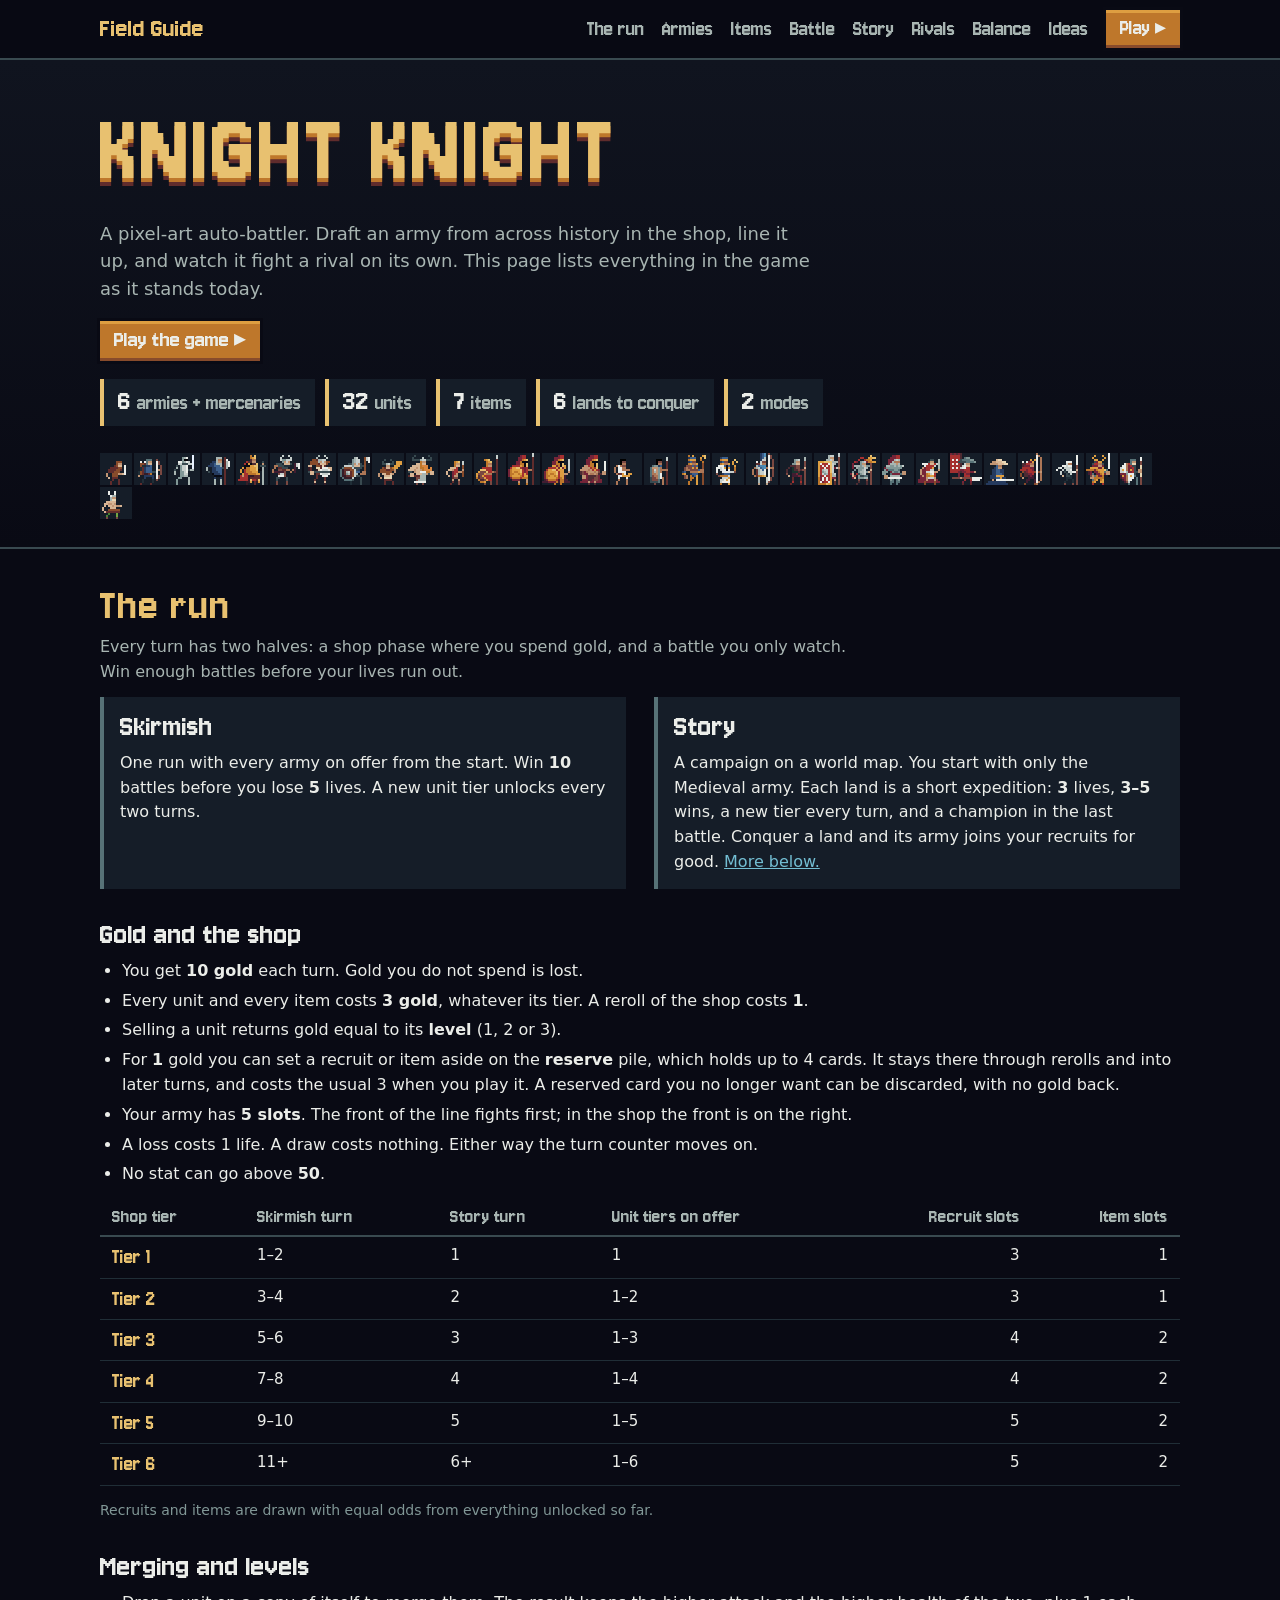
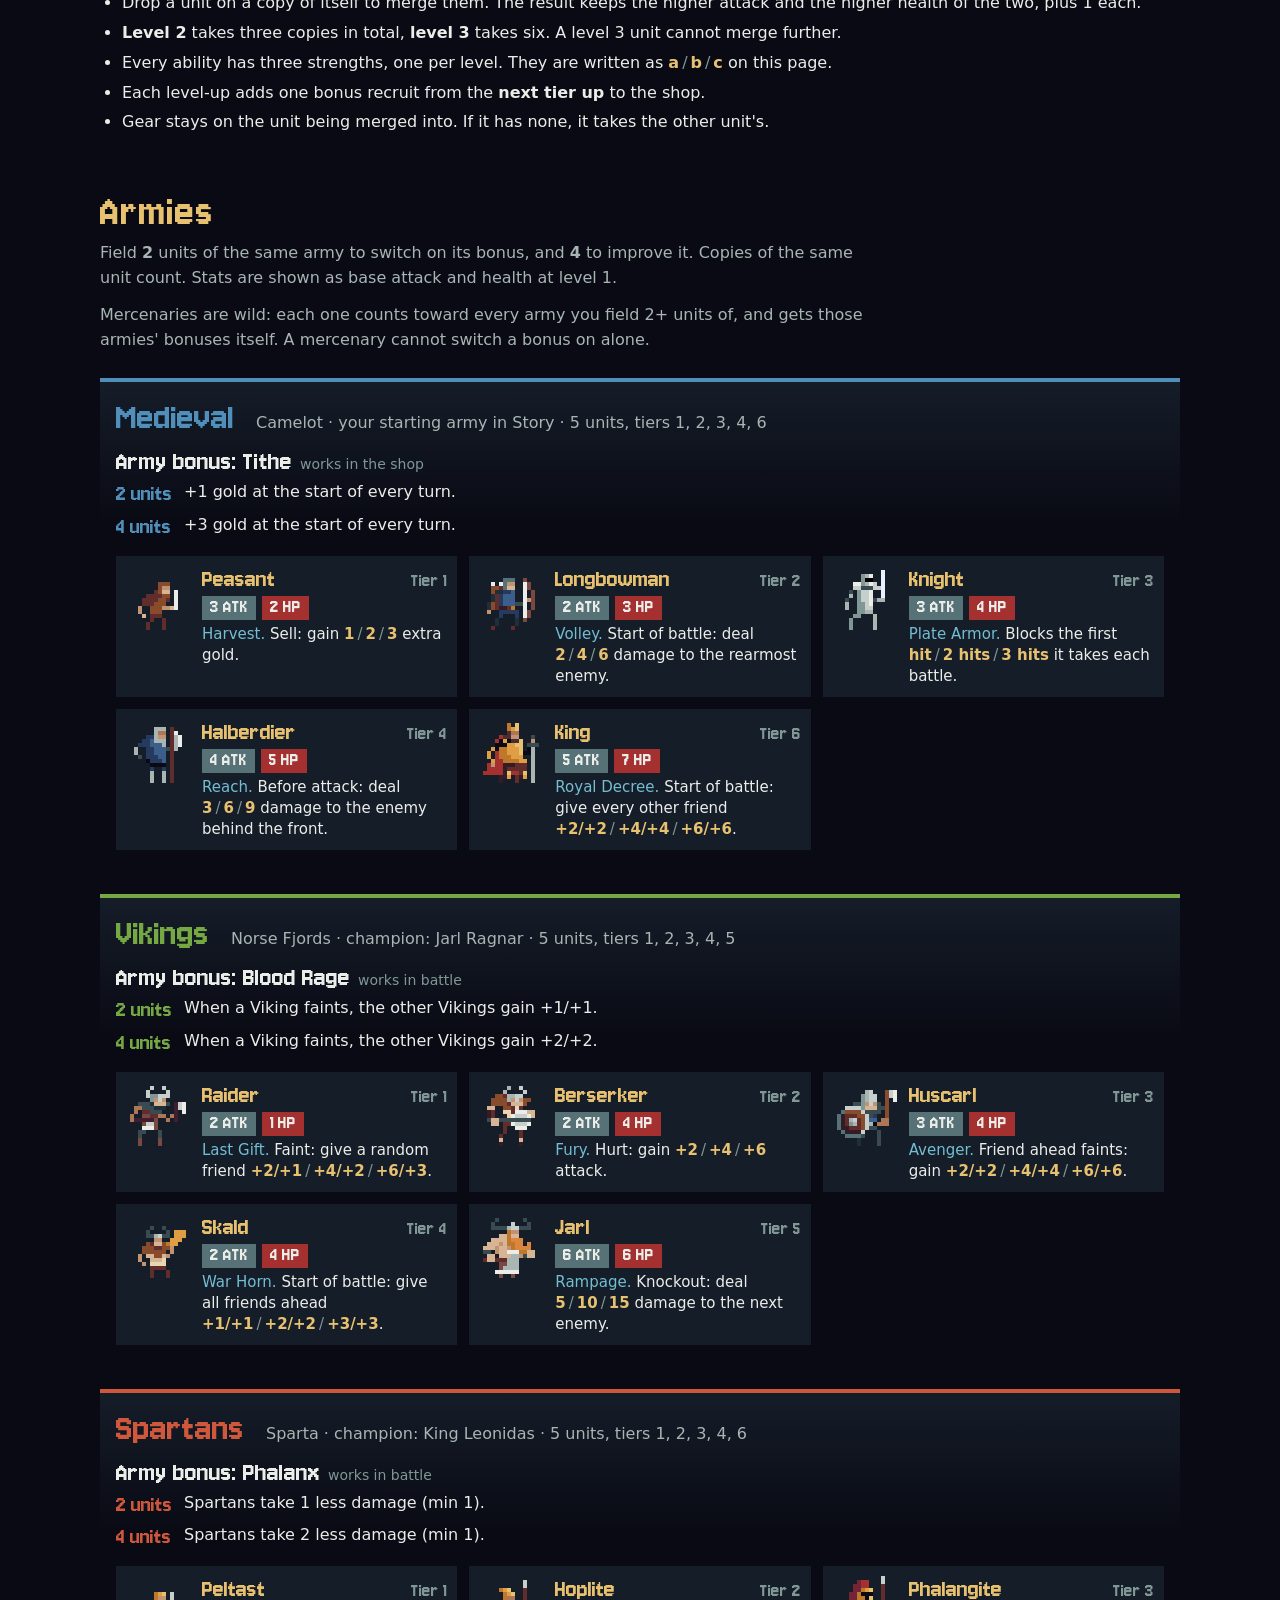
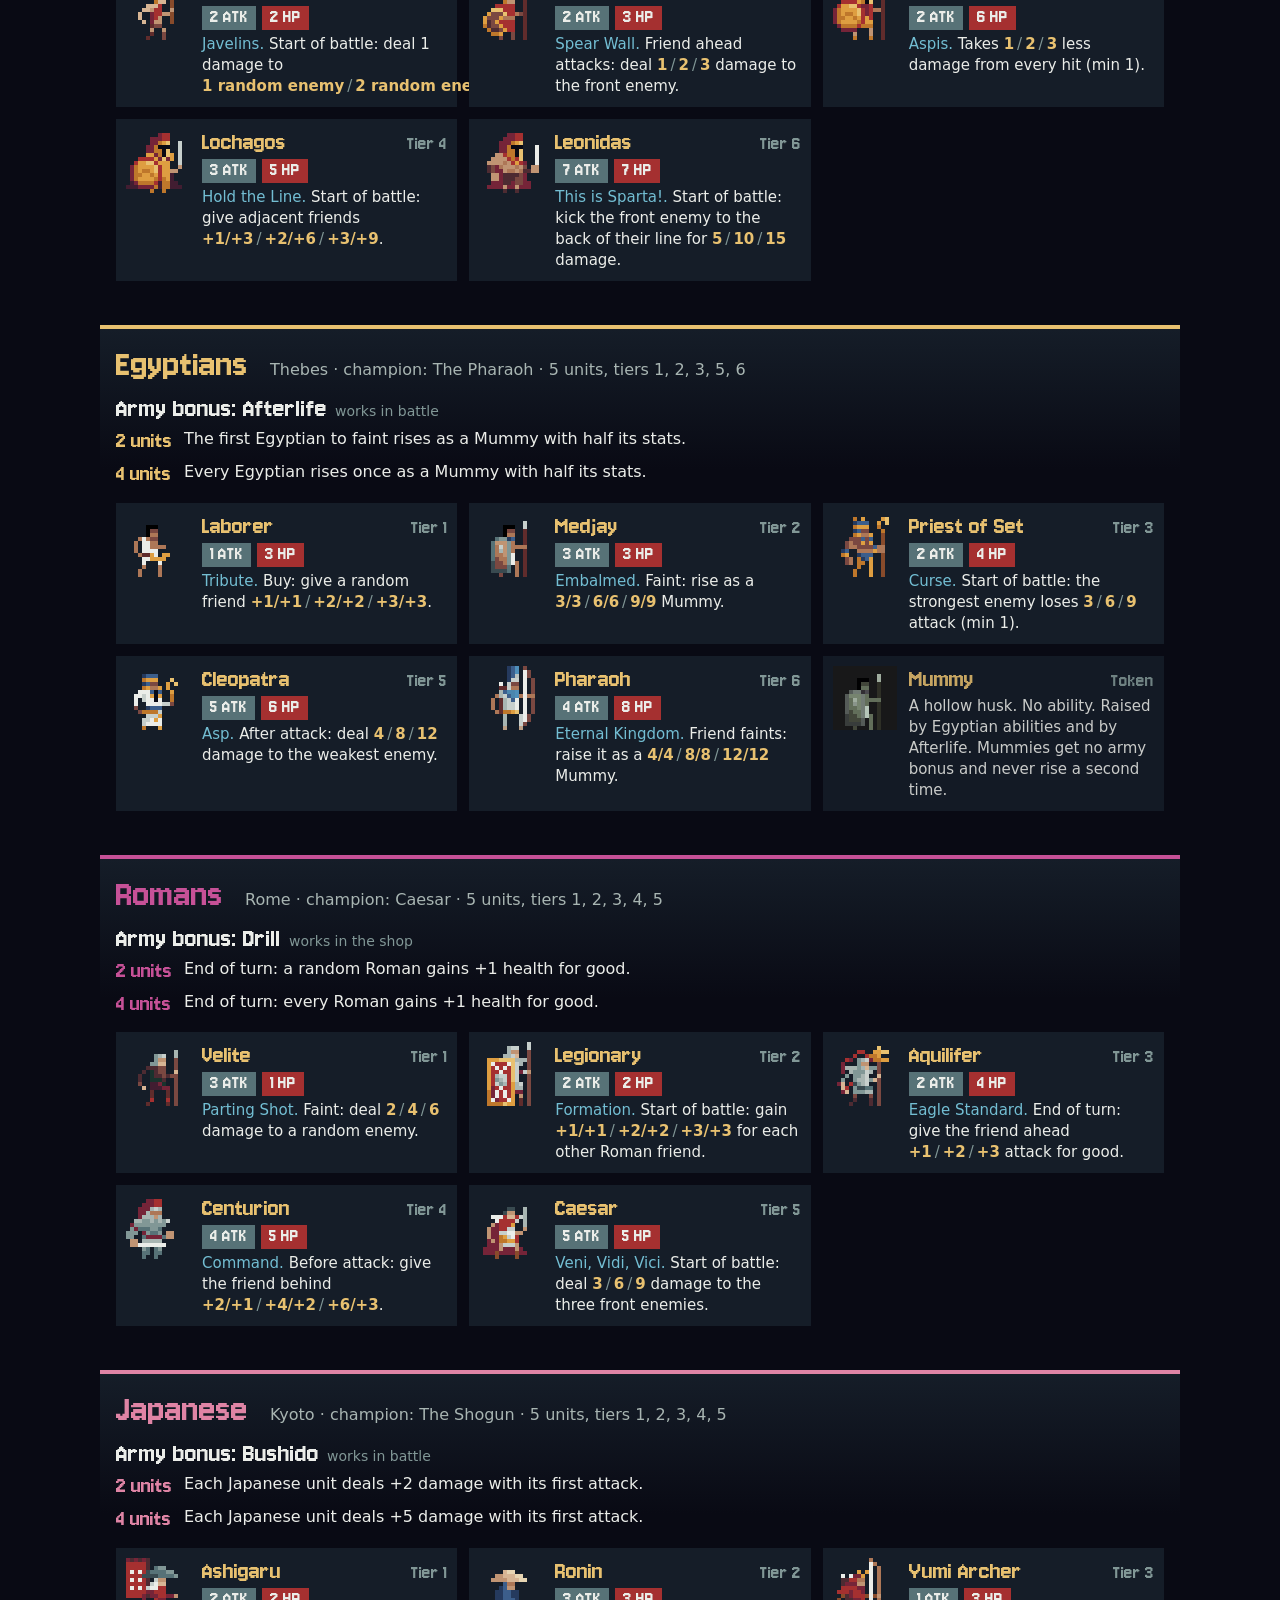
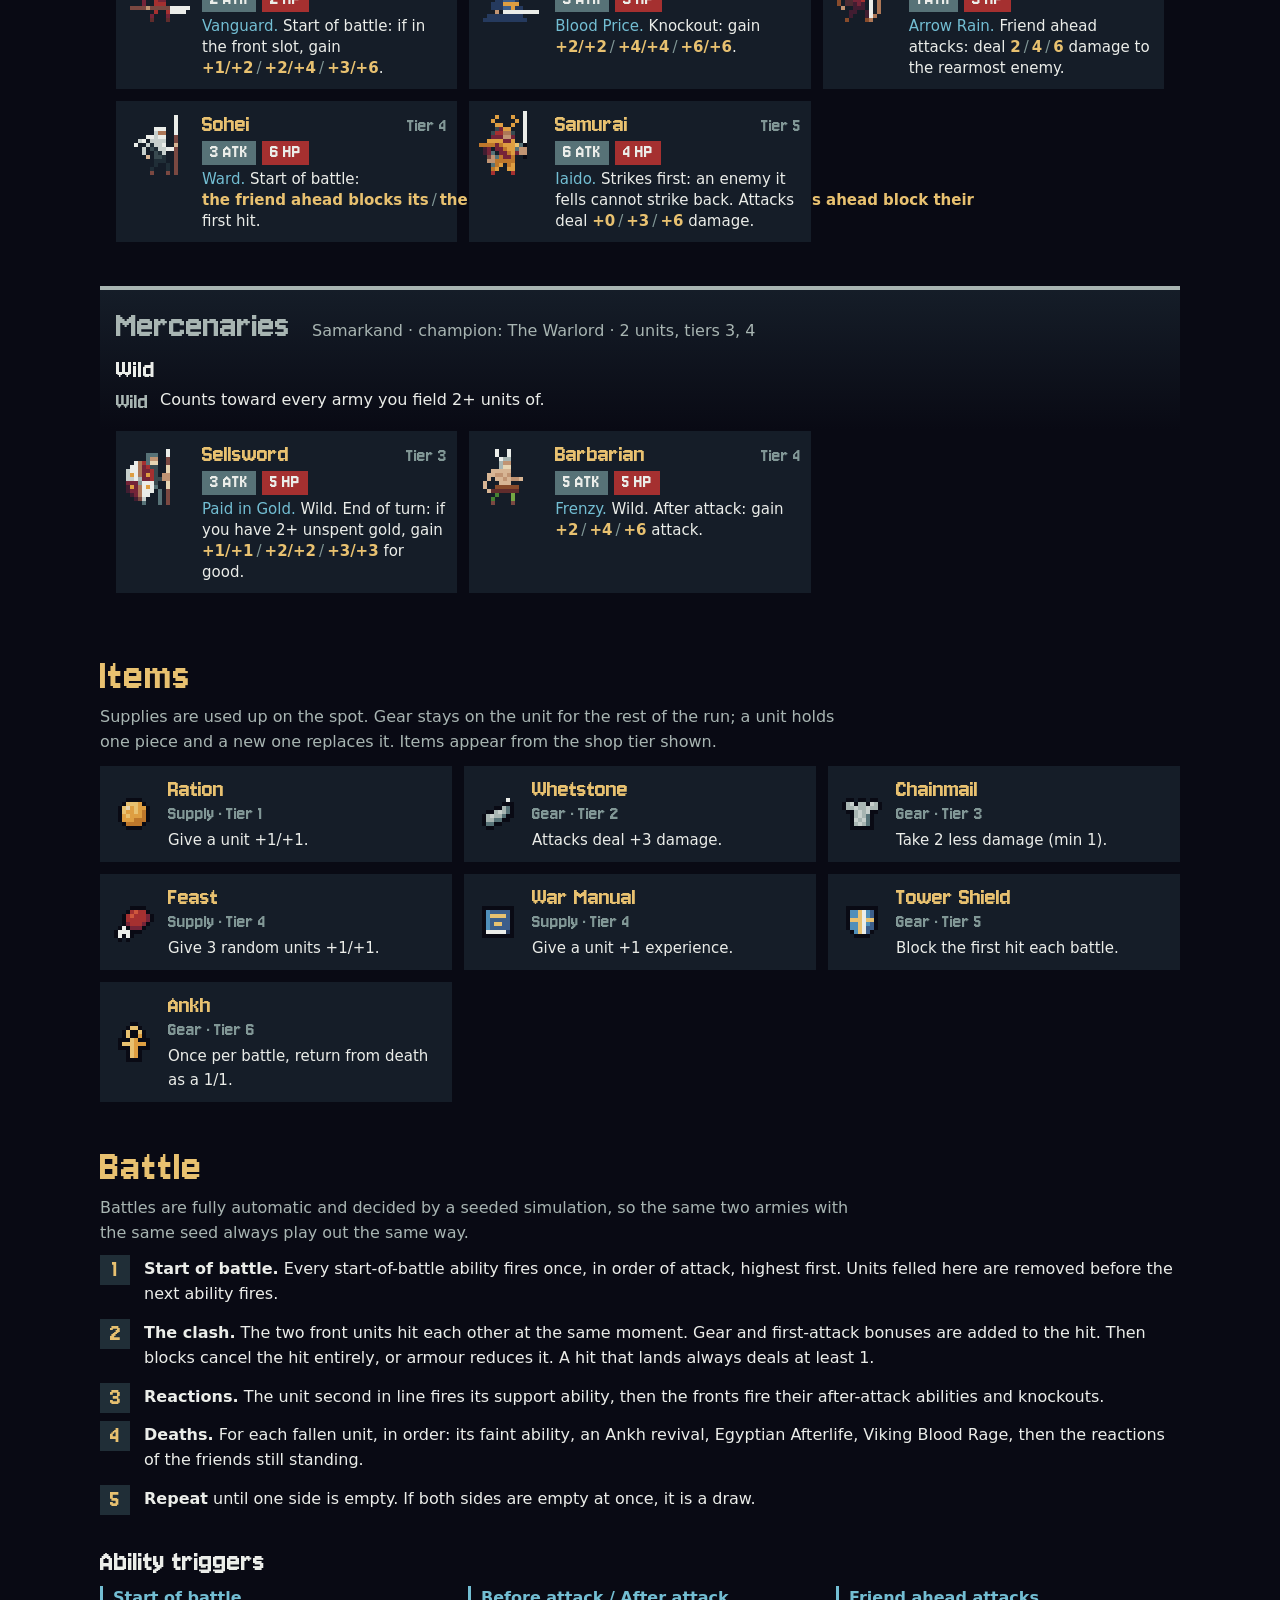
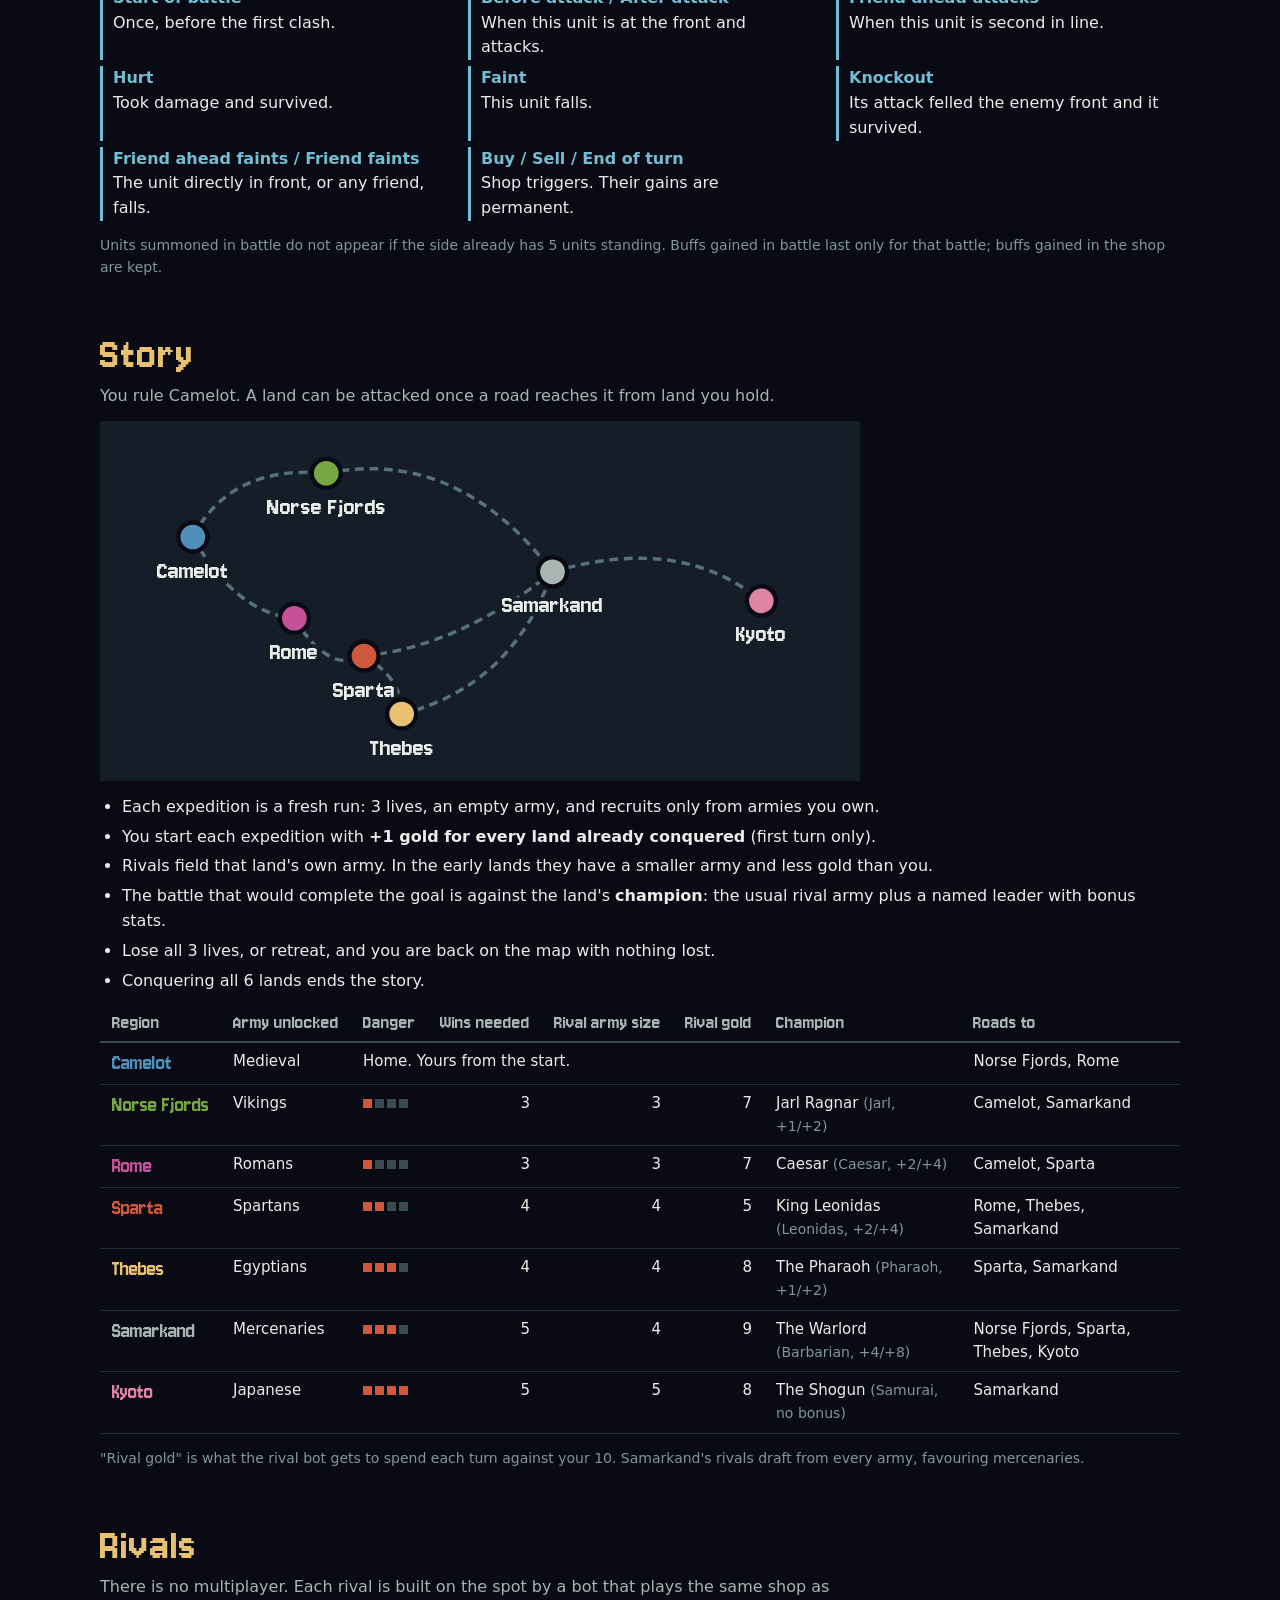
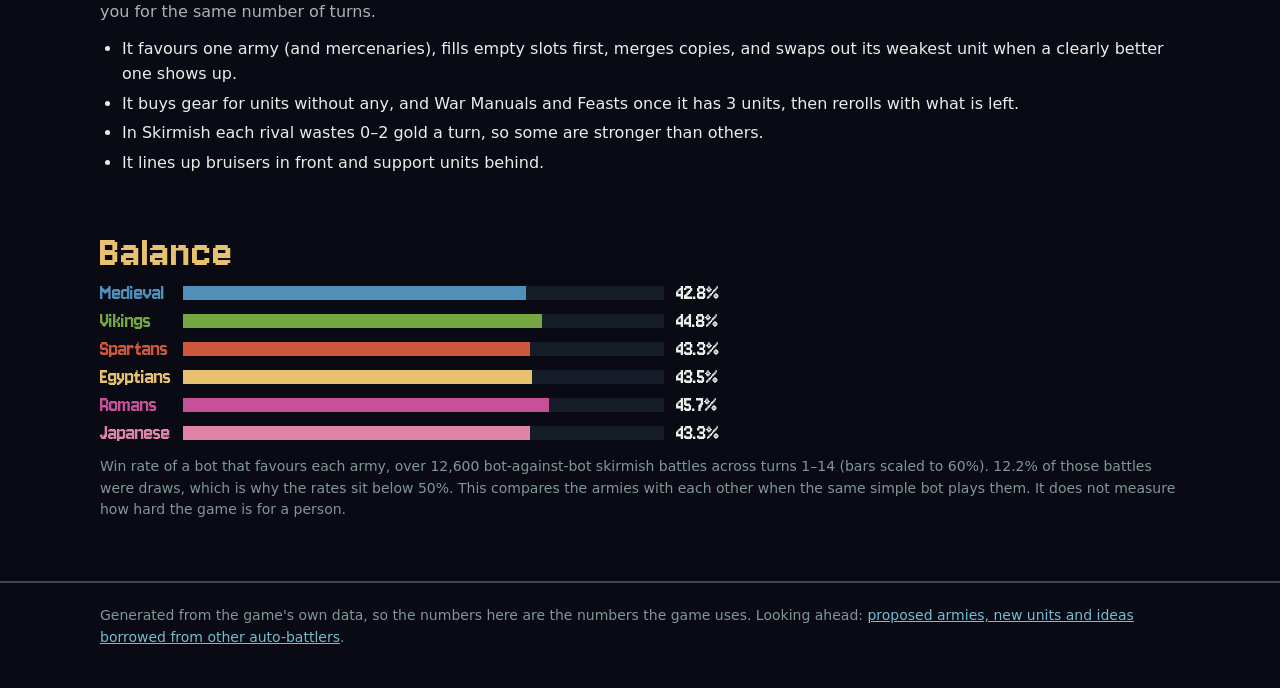
==== commit f6cfc859: "Replace freezing with a reserve pile For 1 gold a card from the shop can be set aside on the reserve" ====
--- a/docs/index.html
+++ b/docs/index.html
@@ -35,7 +35,7 @@
 <li>You get <b>10 gold</b> each turn. Gold you do not spend is lost.</li>
 <li>Every unit and every item costs <b>3 gold</b>, whatever its tier. A reroll of the shop costs <b>1</b>.</li>
 <li>Selling a unit returns gold equal to its <b>level</b> (1, 2 or 3).</li>
-<li>Freezing a recruit or item keeps it through rerolls and into the next turn. It is free.</li>
+<li>For <b>1</b> gold you can set a recruit or item aside on the <b>reserve</b> pile, which holds up to 4 cards. It stays there through rerolls and into later turns, and costs the usual 3 when you play it. A reserved card you no longer want can be discarded, with no gold back.</li>
 <li>Your army has <b>5 slots</b>. The front of the line fights first; in the shop the front is on the right.</li>
 <li>A loss costs 1 life. A draw costs nothing. Either way the turn counter moves on.</li>
 <li>No stat can go above <b>50</b>.</li>
--- a/docs/guide.css
+++ b/docs/guide.css
@@ -107,3 +107,25 @@
 
 footer{margin-top:40px;padding:22px 0 40px;border-top:2px solid var(--line);color:var(--mute);font-size:14px}
 @media (max-width:560px){h2{font-size:38px}.army h3{font-size:34px}.units,.items{grid-template-columns:1fr}}
+
+/* art-refs.html: one drawing brief per proposed unit, text on the left and pictures on the right */
+.strip{display:flex;flex-wrap:wrap;gap:2px;align-items:center;margin:0 0 12px}
+.strip .tag{margin-right:10px}
+.refs{display:grid;gap:12px;margin-bottom:14px}
+.ref{display:grid;grid-template-columns:minmax(0,5fr) minmax(0,7fr);gap:12px 24px;background:var(--panel);padding:14px 16px}
+.ref h4{display:flex;justify-content:space-between;gap:8px;align-items:baseline;flex-wrap:wrap;font-size:30px}
+.ref p{margin:10px 0 0;font-size:15px;line-height:1.45}
+.ref p b{display:block;font:400 18px/1.1 var(--px);color:var(--mute);text-transform:uppercase;letter-spacing:.5px}
+.sw{display:flex;gap:4px;margin:14px 0 0;padding:0;list-style:none;max-width:340px}
+.sw li{flex:1;margin:0;min-width:0;font:10px/1.2 ui-monospace,Menlo,Consolas,monospace;color:var(--mute);text-align:center}
+.sw i{display:block;height:22px;margin-bottom:3px;background:var(--c);box-shadow:0 0 0 1px var(--bg)}
+.sw.all{display:grid;grid-template-columns:repeat(6,1fr);gap:6px 4px;margin:0 0 14px;max-width:760px}
+.pics{display:grid;grid-template-columns:repeat(3,1fr);gap:10px;align-content:start}
+.pics figure{margin:0;min-width:0}
+.pics a{display:block;aspect-ratio:1;background:var(--panel2)}
+.pics img{display:block;width:100%;height:100%;object-fit:contain}
+.pics figcaption{margin-top:5px;font-size:12.5px;line-height:1.3;color:var(--soft)}
+.ref .more{font-size:13px;color:var(--mute)}
+.cred{font-size:13px}
+.cred td:first-child{word-break:break-word;min-width:220px}
+@media (max-width:760px){.ref{grid-template-columns:1fr}}
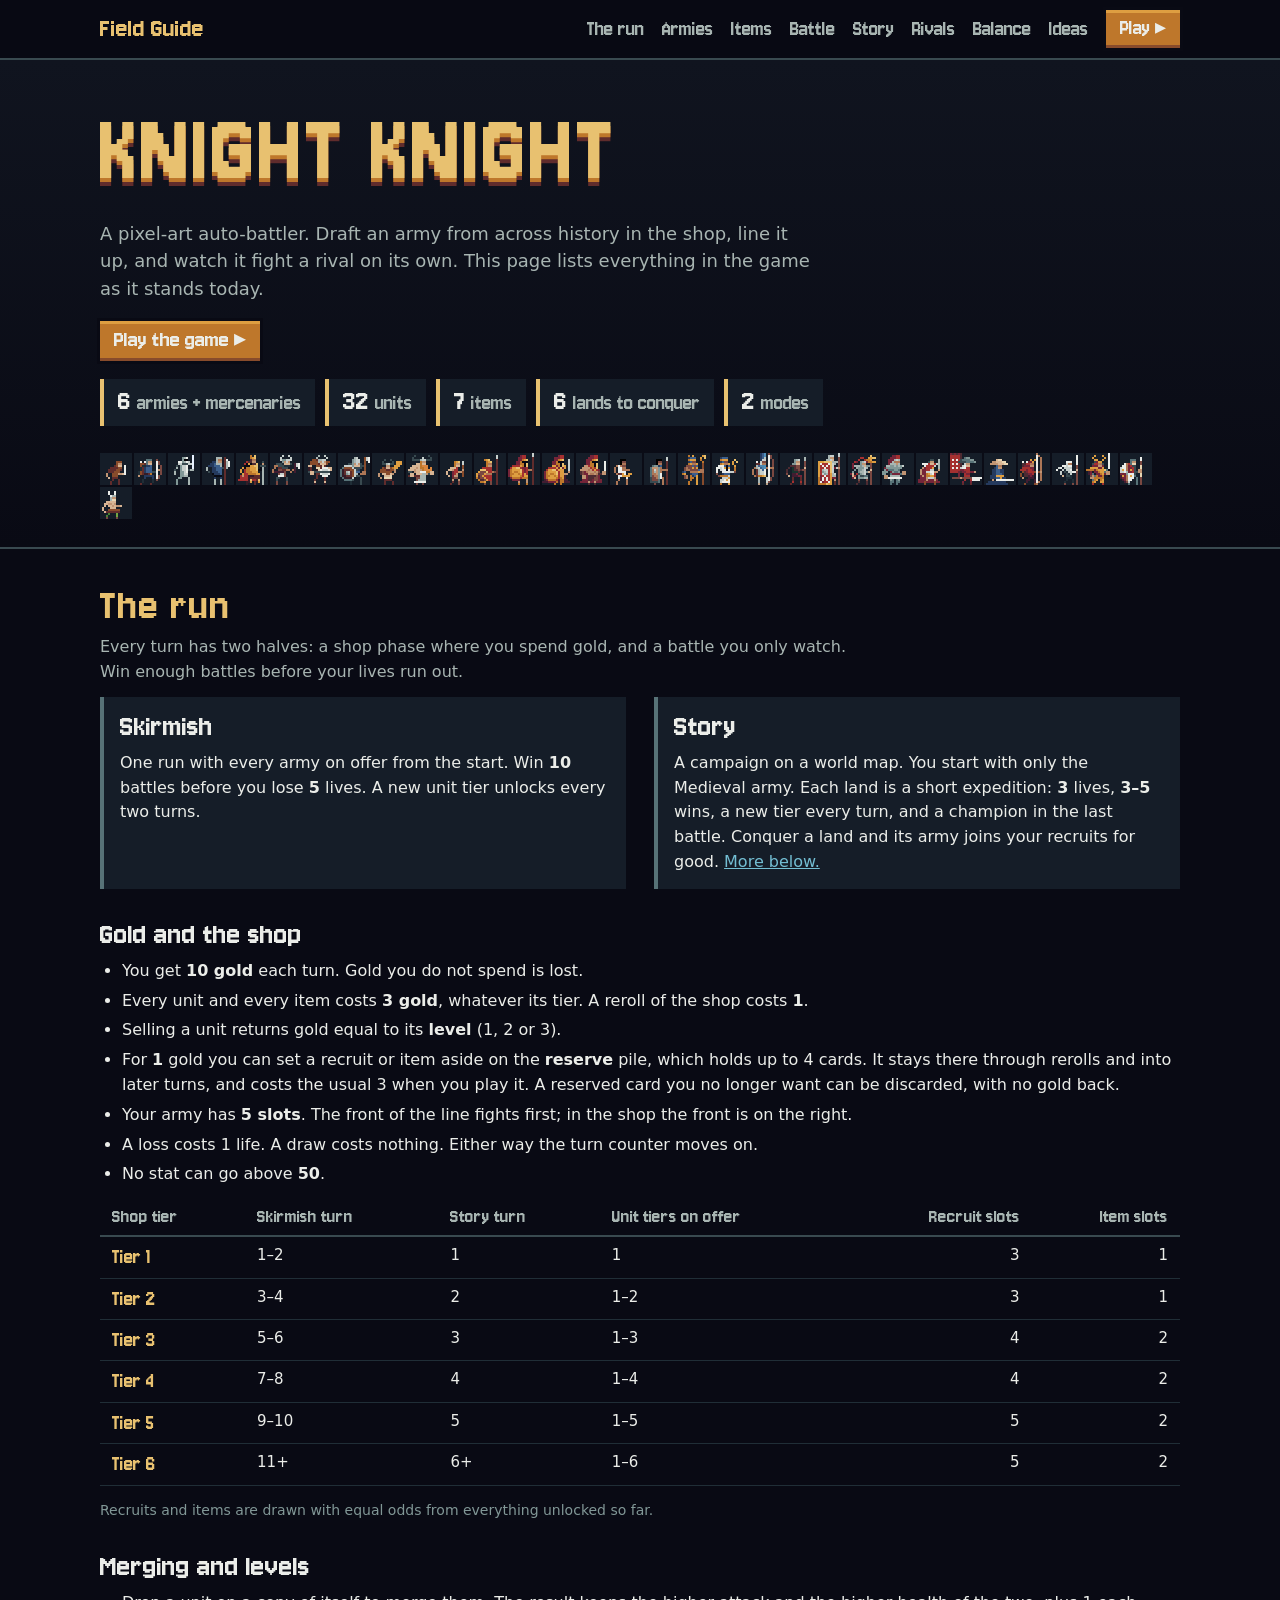
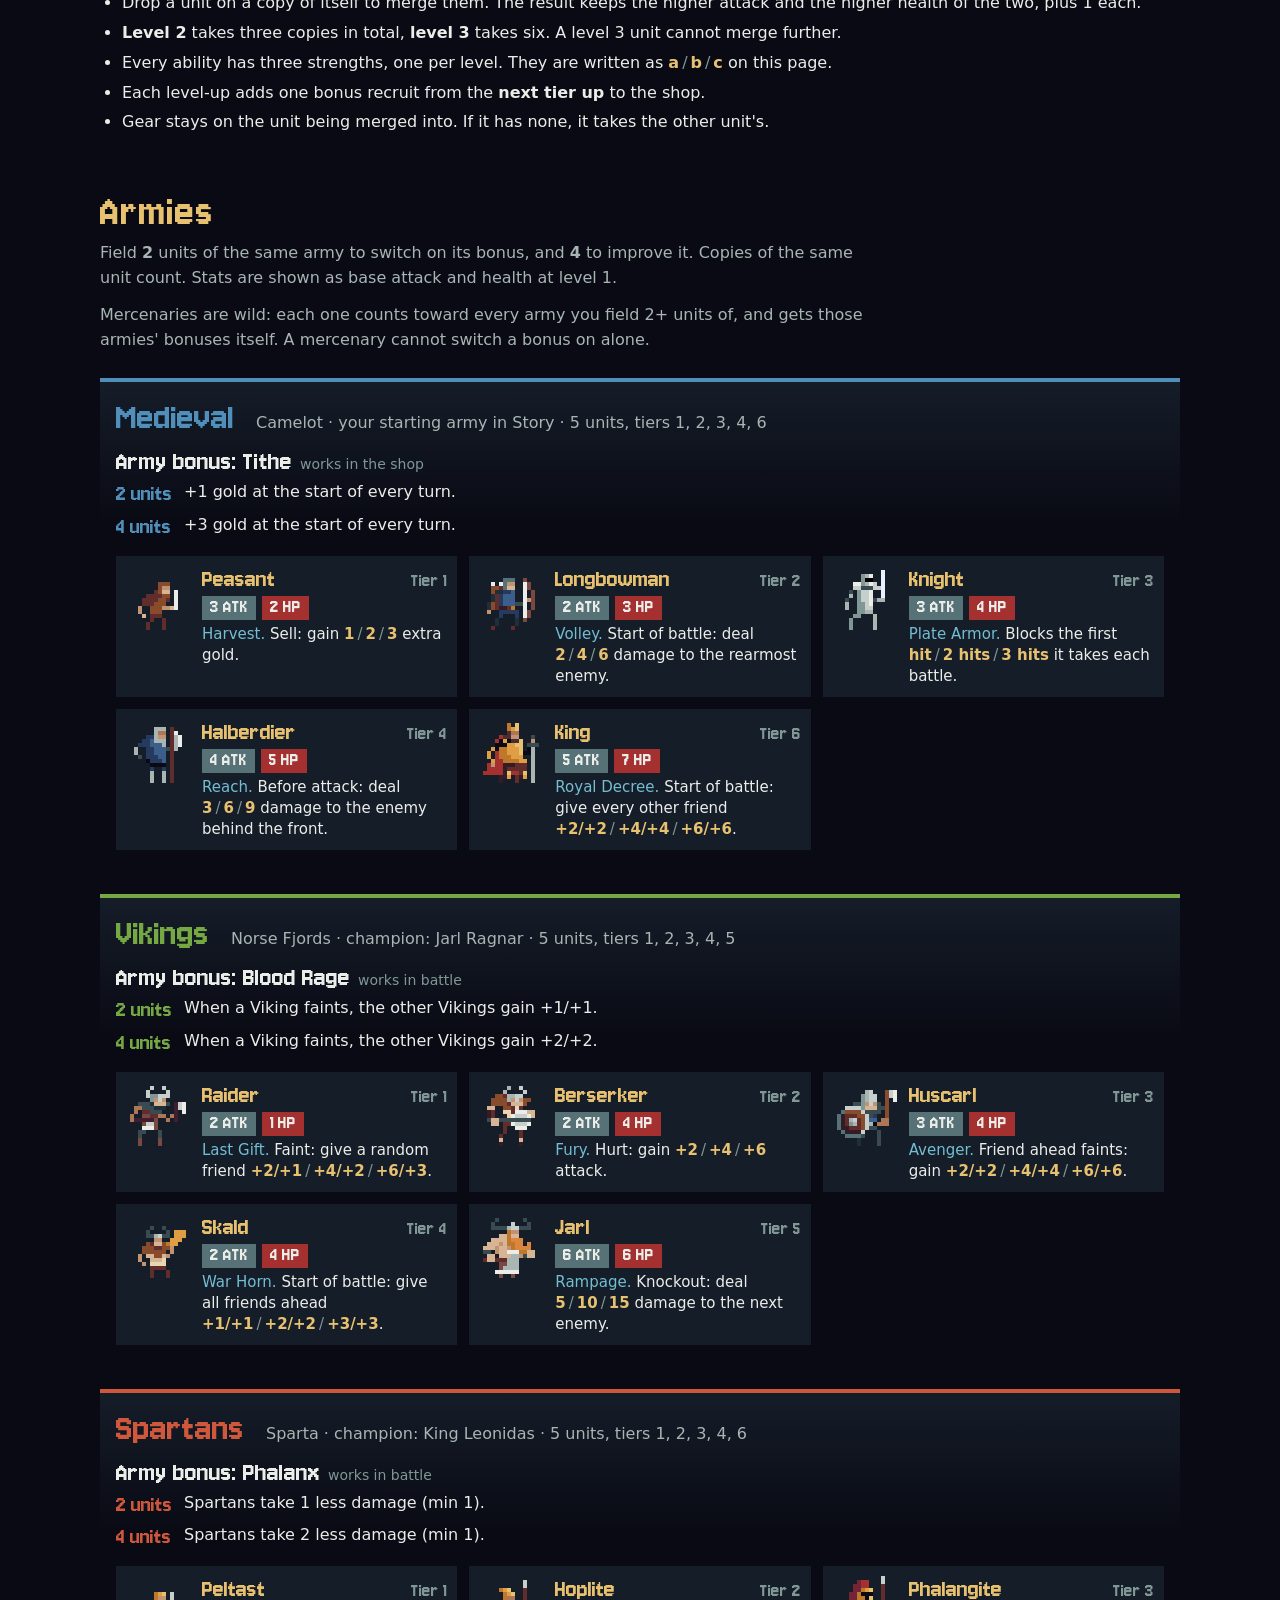
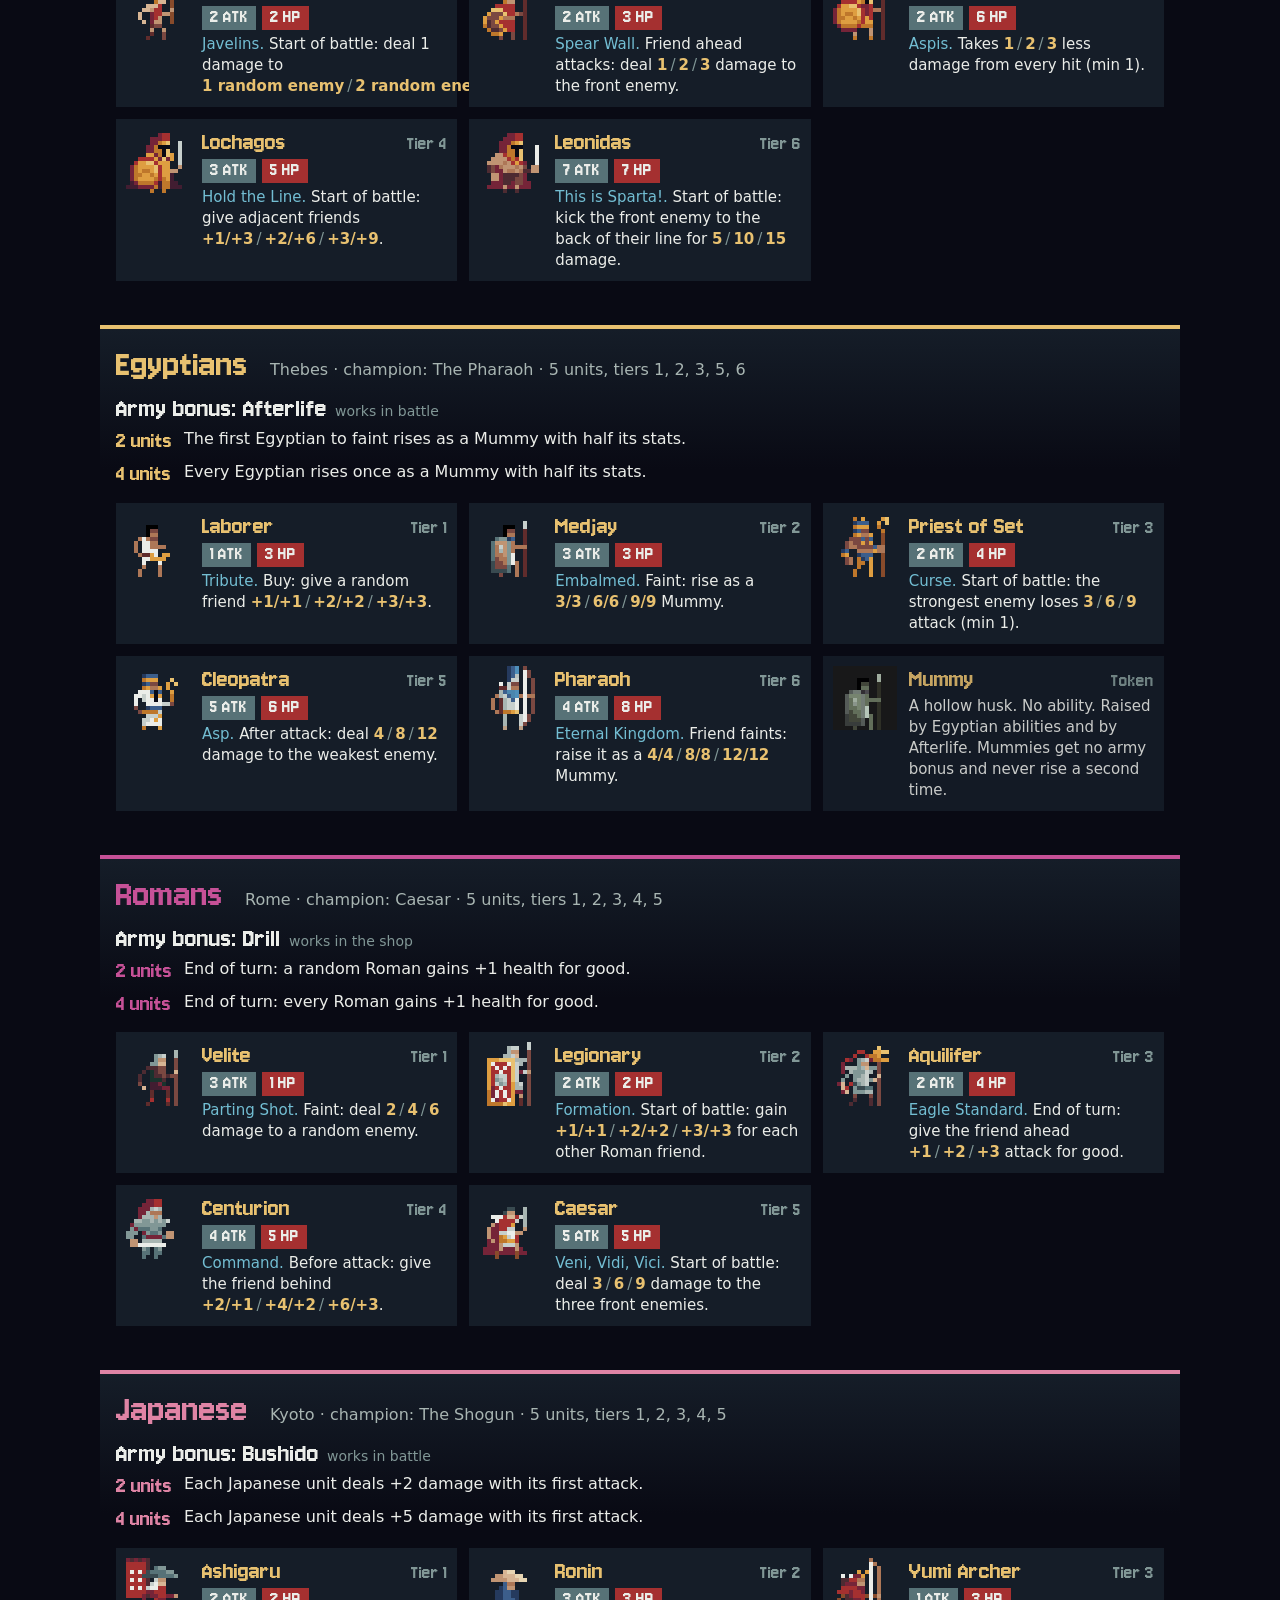
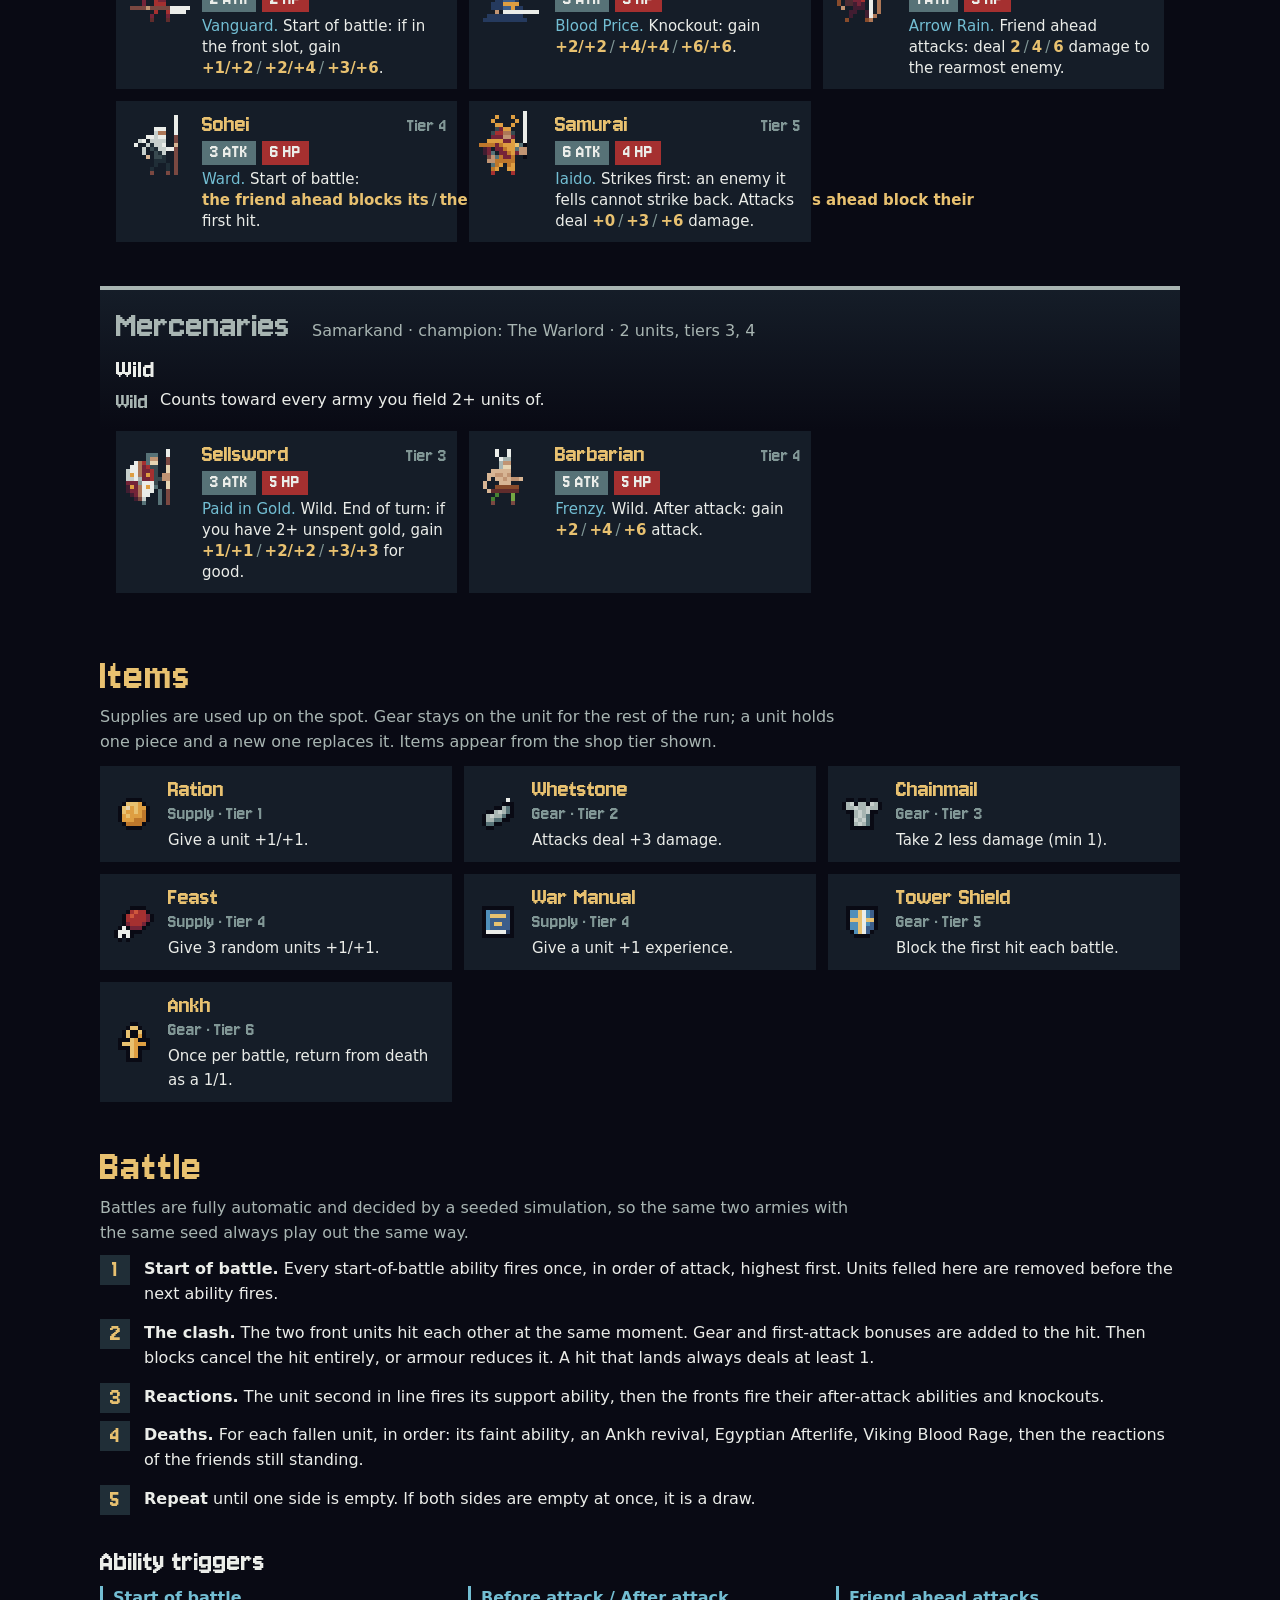
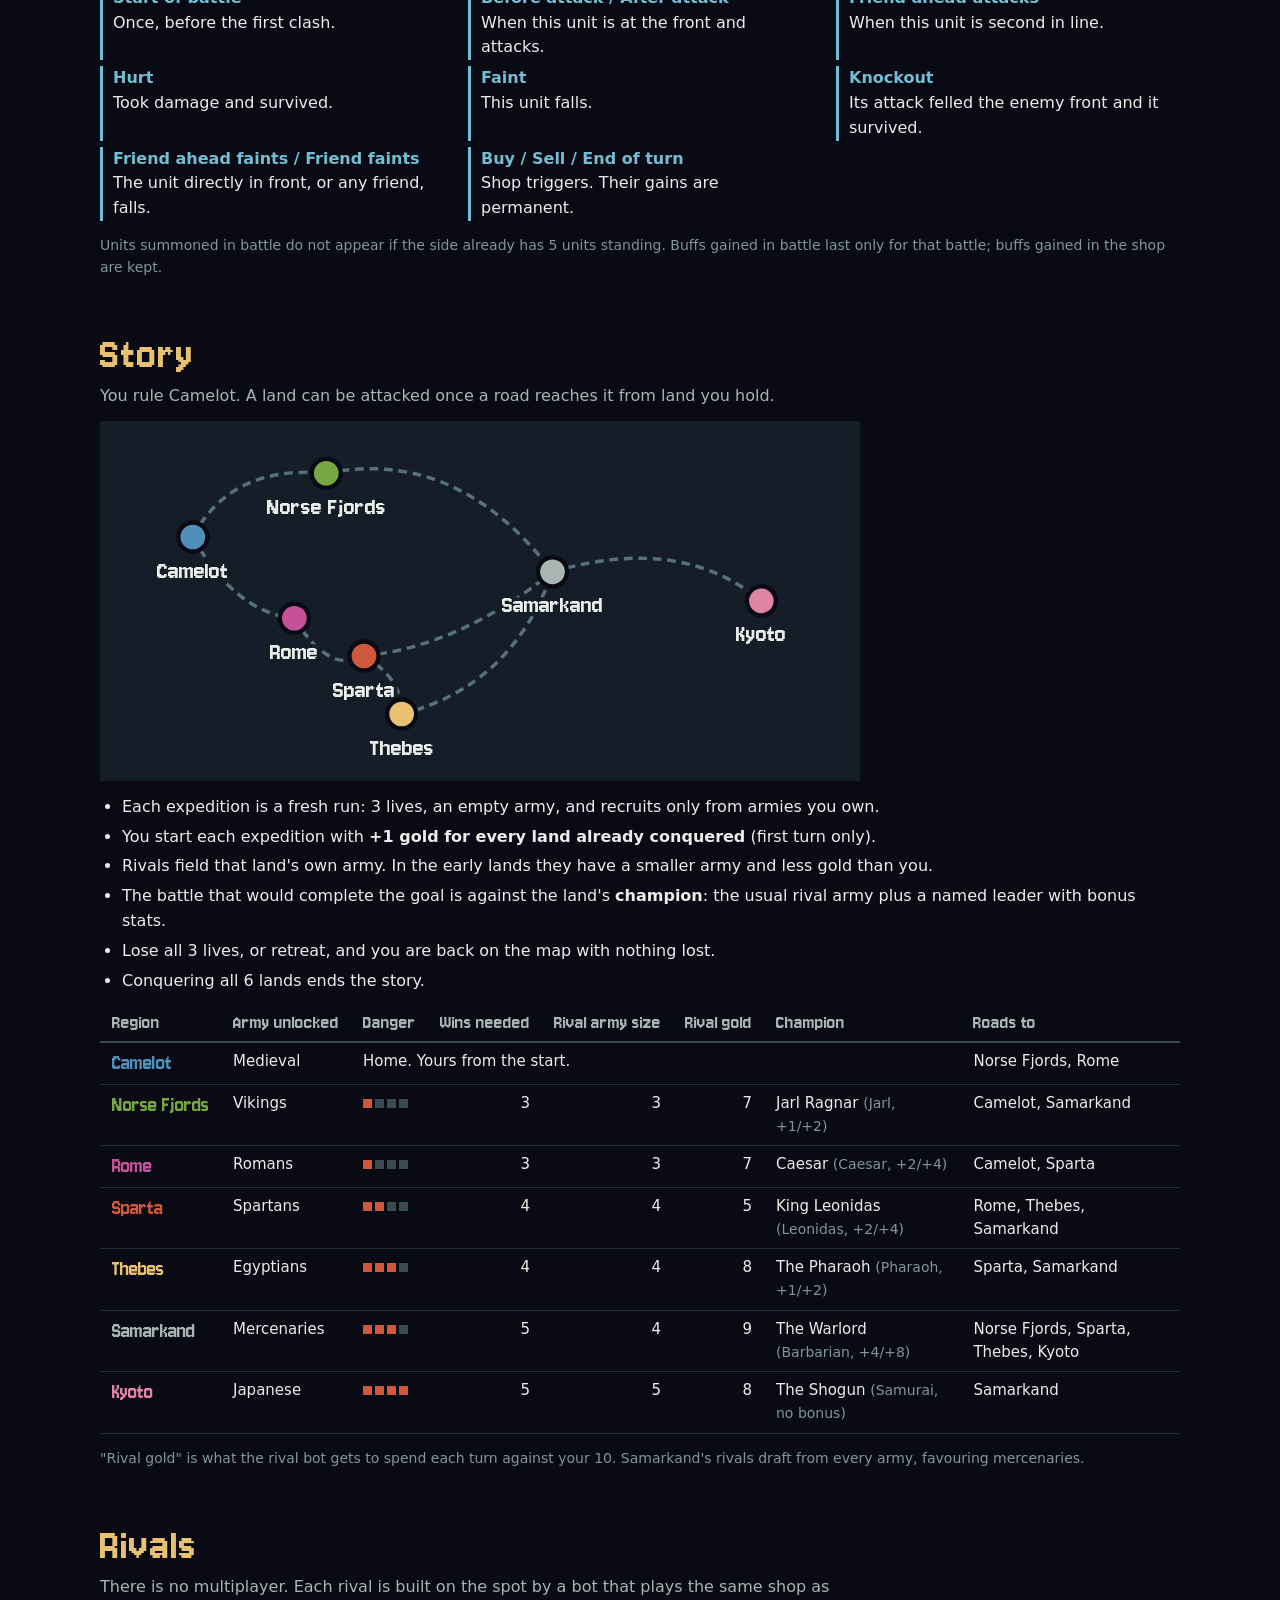
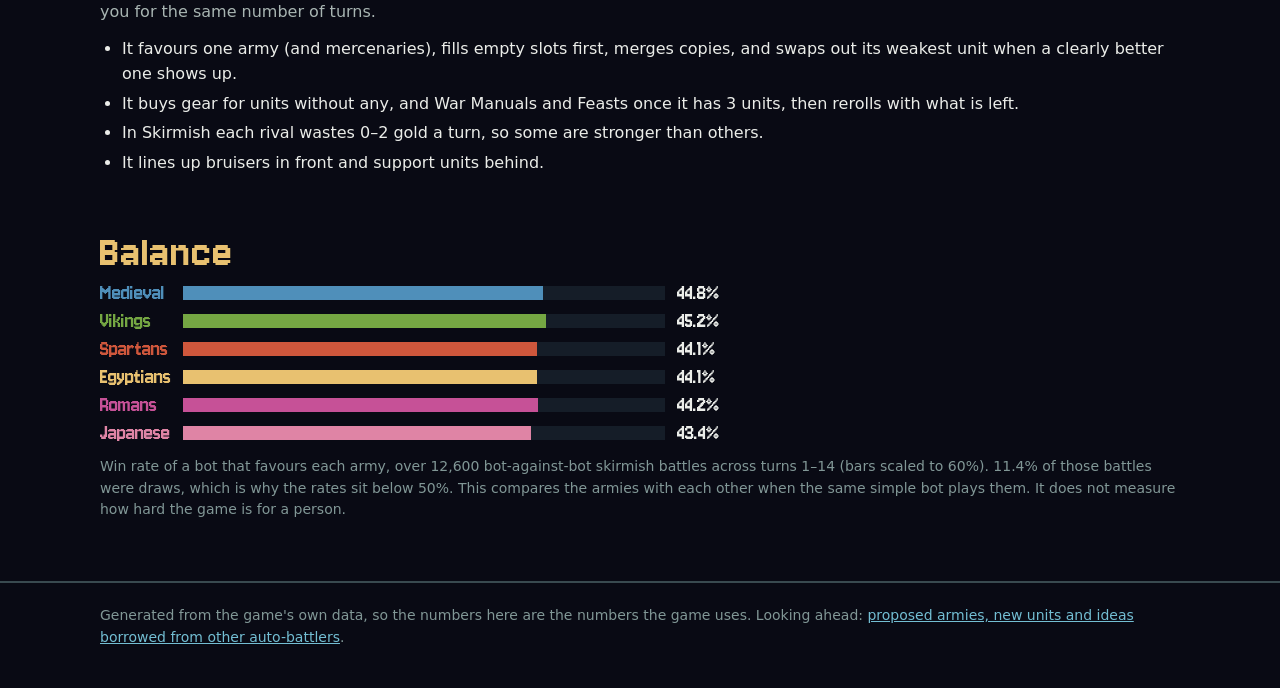
==== commit f4142f45: "Add reserve hints and teach the bots to reserve Shop cards now show what they would merge with: a go" ====
--- a/docs/index.html
+++ b/docs/index.html
@@ -178,7 +178,7 @@
 
 <section id="balance">
 <h2>Balance</h2>
-<div class="bars"><span style="color:#4f8fba">Medieval</span><div class="t" style="--c:#4f8fba"><i style="width:71.4%"></i></div><span>42.8%</span><span style="color:#75a743">Vikings</span><div class="t" style="--c:#75a743"><i style="width:74.7%"></i></div><span>44.8%</span><span style="color:#cf573c">Spartans</span><div class="t" style="--c:#cf573c"><i style="width:72.2%"></i></div><span>43.3%</span><span style="color:#e8c170">Egyptians</span><div class="t" style="--c:#e8c170"><i style="width:72.6%"></i></div><span>43.5%</span><span style="color:#c65197">Romans</span><div class="t" style="--c:#c65197"><i style="width:76.1%"></i></div><span>45.7%</span><span style="color:#df84a5">Japanese</span><div class="t" style="--c:#df84a5"><i style="width:72.1%"></i></div><span>43.3%</span></div><p class="note">Win rate of a bot that favours each army, over 12,600 bot-against-bot skirmish battles across turns 1–14 (bars scaled to 60%). 12.2% of those battles were draws, which is why the rates sit below 50%. This compares the armies with each other when the same simple bot plays them. It does not measure how hard the game is for a person.</p>
+<div class="bars"><span style="color:#4f8fba">Medieval</span><div class="t" style="--c:#4f8fba"><i style="width:74.7%"></i></div><span>44.8%</span><span style="color:#75a743">Vikings</span><div class="t" style="--c:#75a743"><i style="width:75.3%"></i></div><span>45.2%</span><span style="color:#cf573c">Spartans</span><div class="t" style="--c:#cf573c"><i style="width:73.4%"></i></div><span>44.1%</span><span style="color:#e8c170">Egyptians</span><div class="t" style="--c:#e8c170"><i style="width:73.5%"></i></div><span>44.1%</span><span style="color:#c65197">Romans</span><div class="t" style="--c:#c65197"><i style="width:73.7%"></i></div><span>44.2%</span><span style="color:#df84a5">Japanese</span><div class="t" style="--c:#df84a5"><i style="width:72.3%"></i></div><span>43.4%</span></div><p class="note">Win rate of a bot that favours each army, over 12,600 bot-against-bot skirmish battles across turns 1–14 (bars scaled to 60%). 11.4% of those battles were draws, which is why the rates sit below 50%. This compares the armies with each other when the same simple bot plays them. It does not measure how hard the game is for a person.</p>
 </section>
 
 </main>
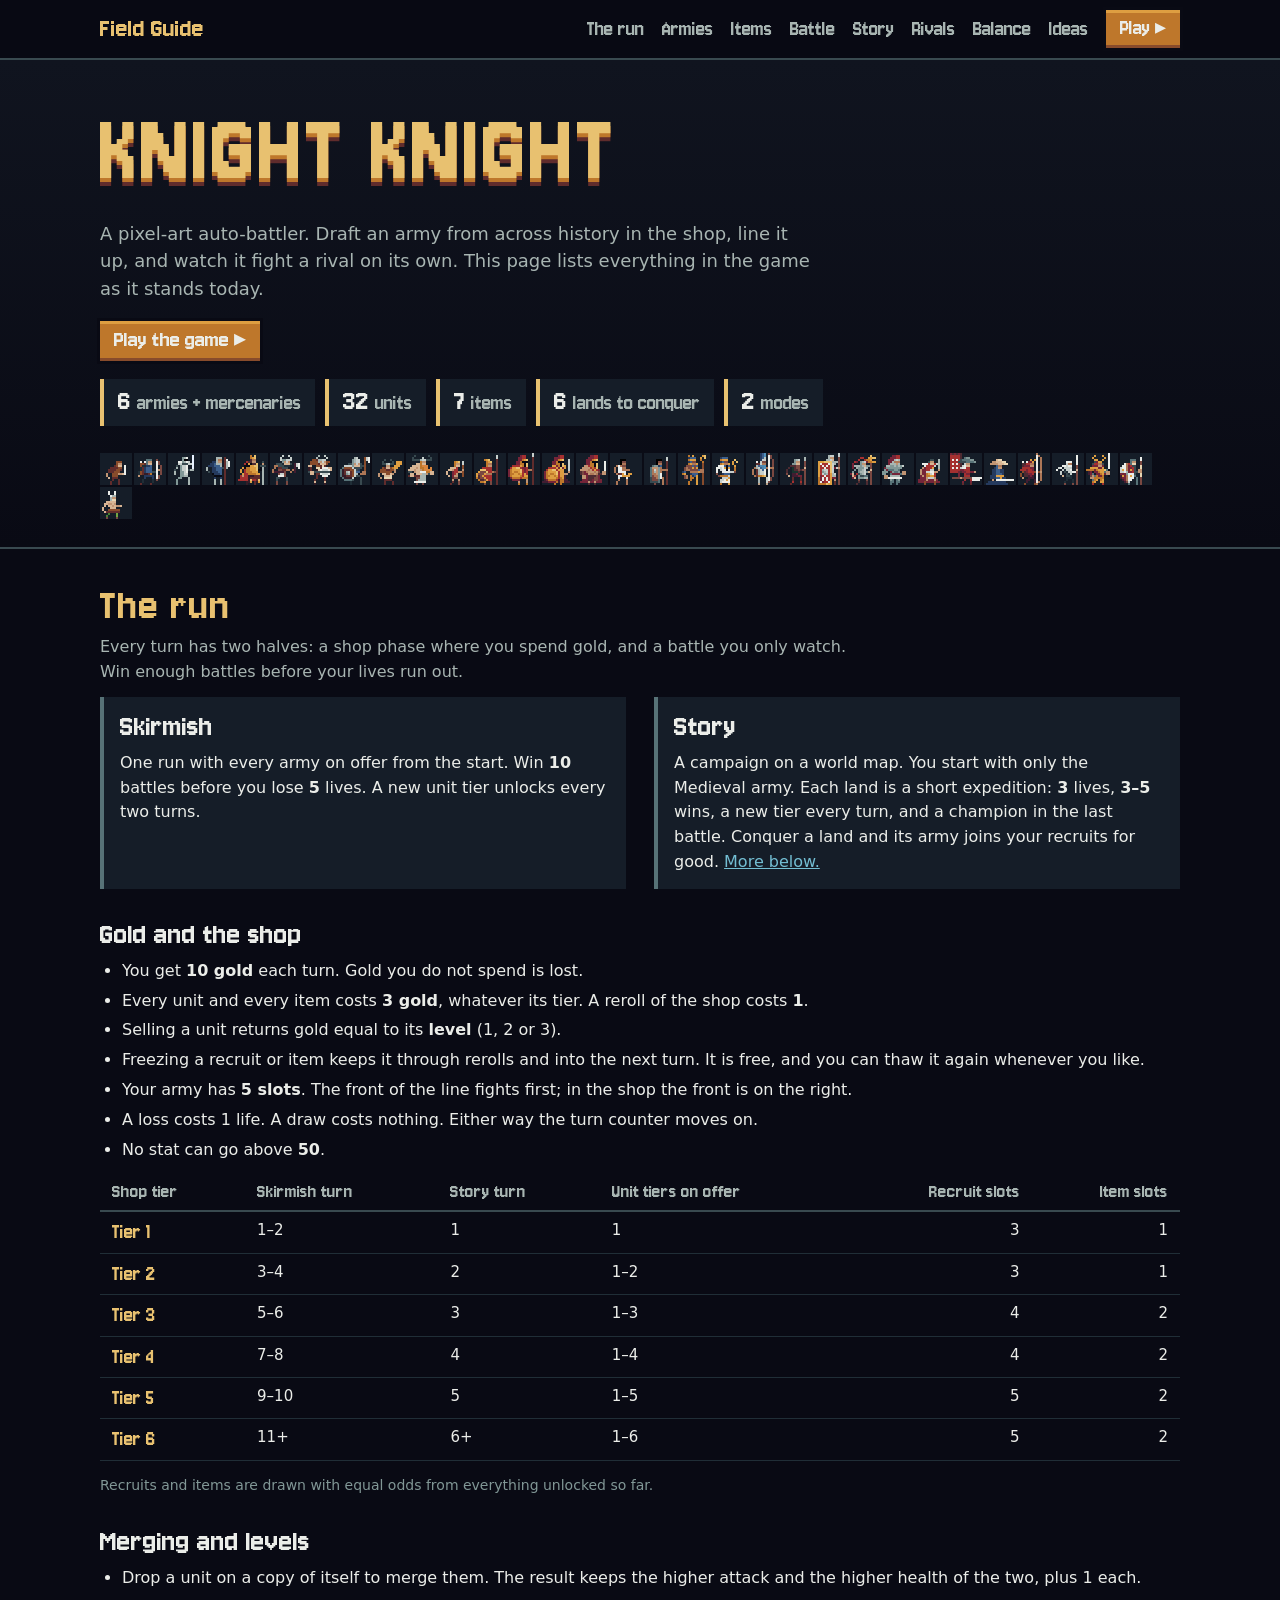
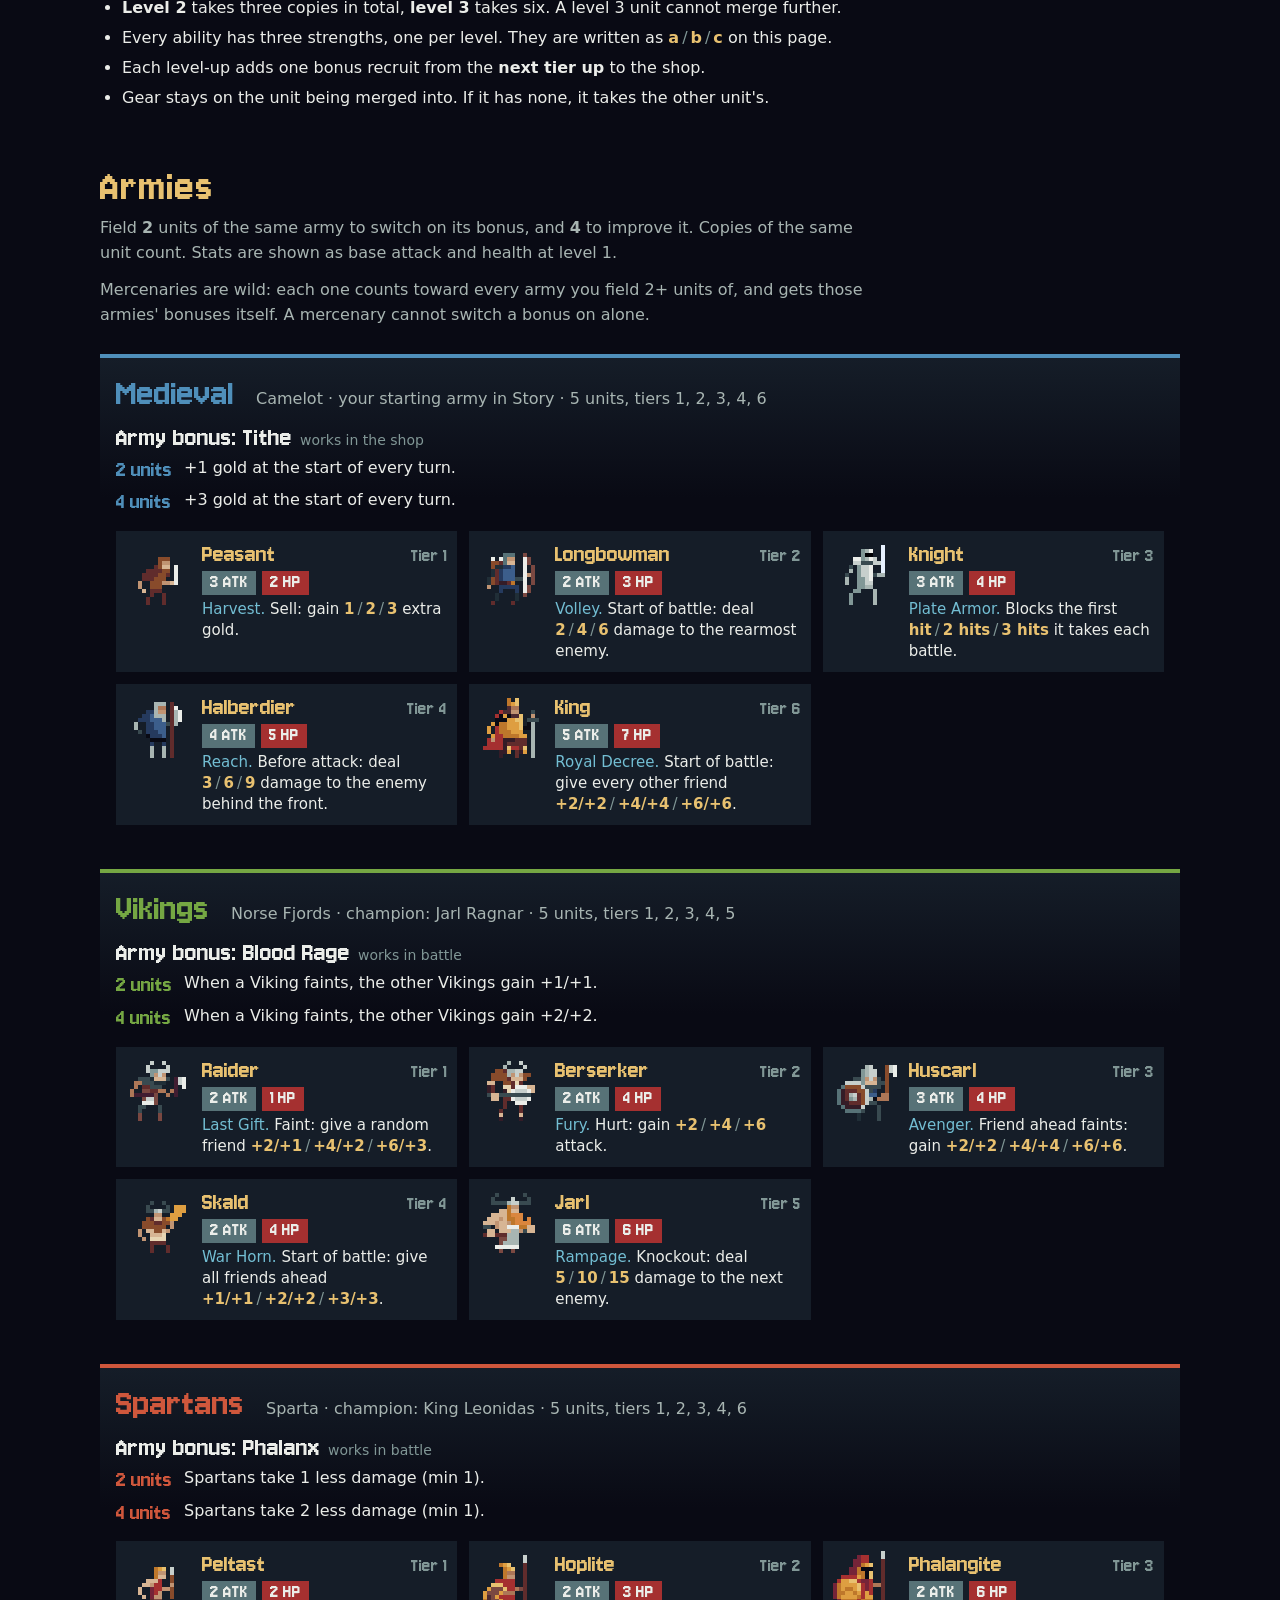
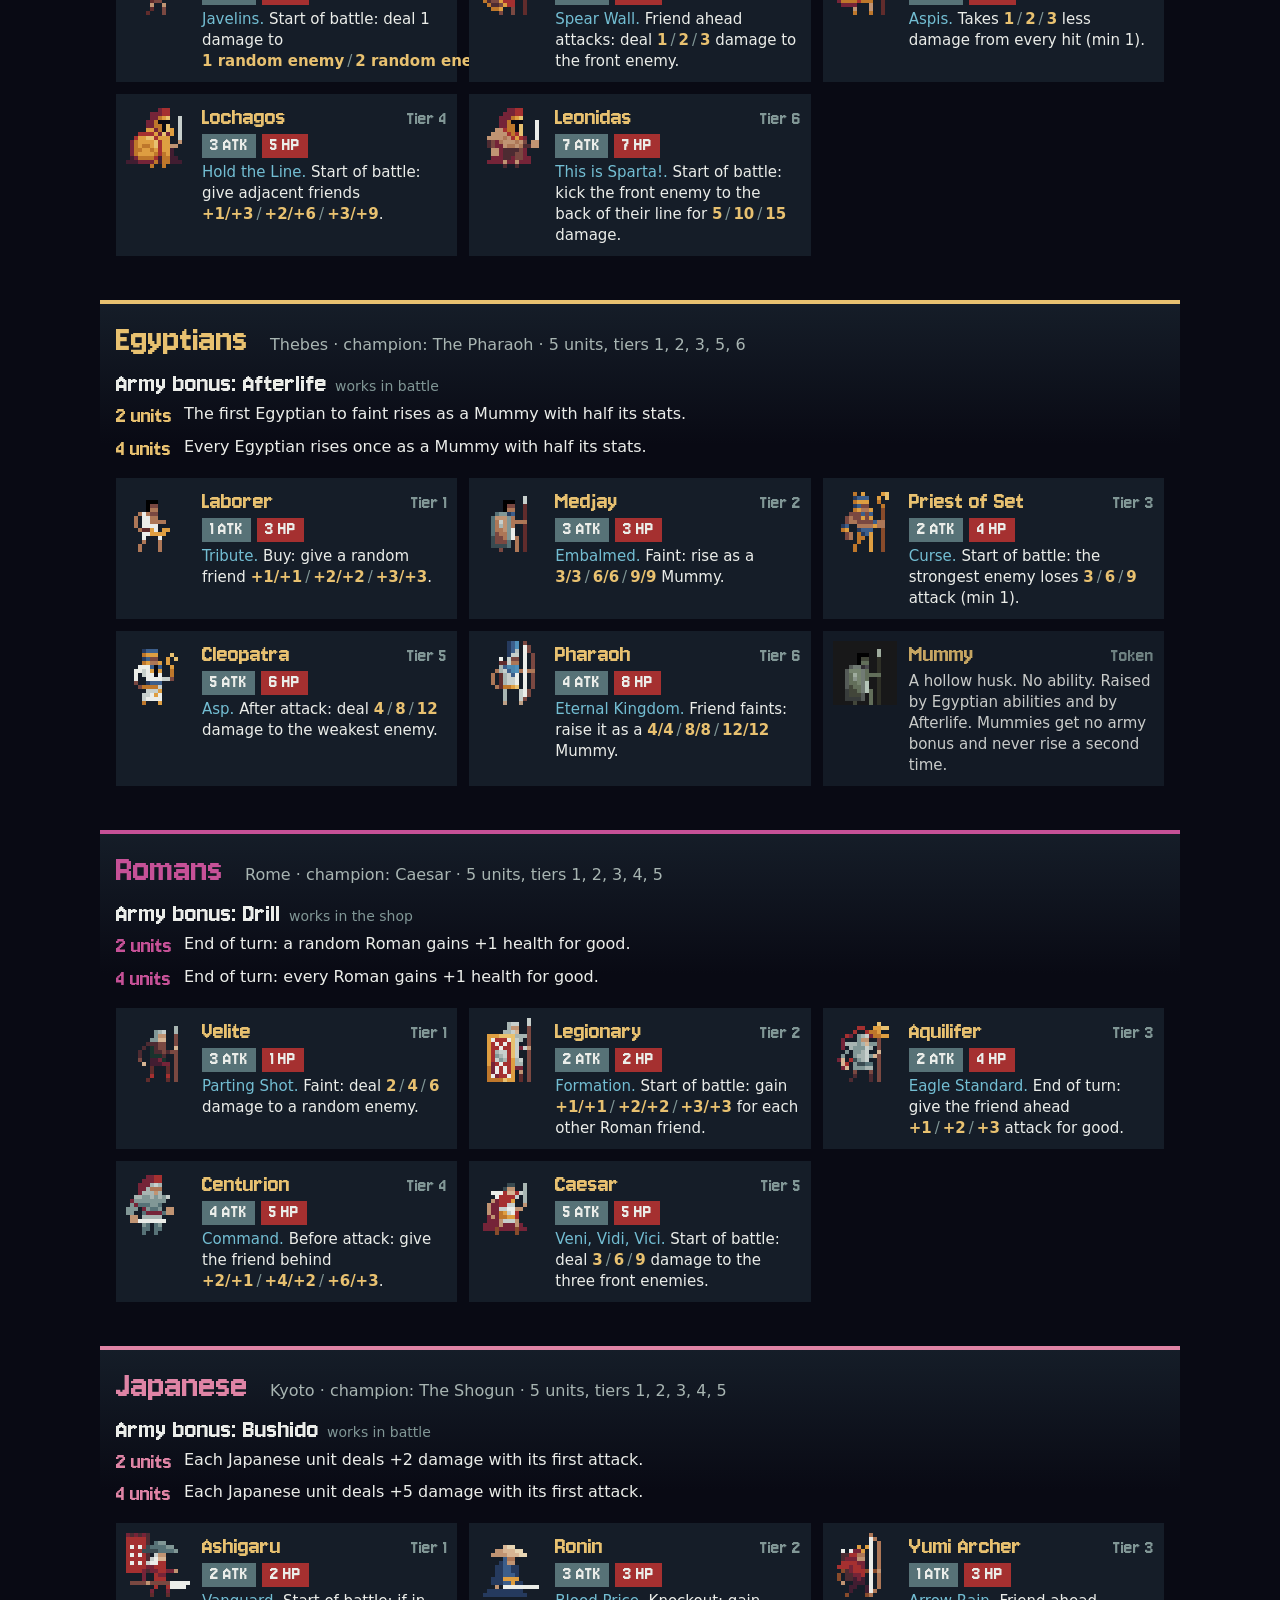
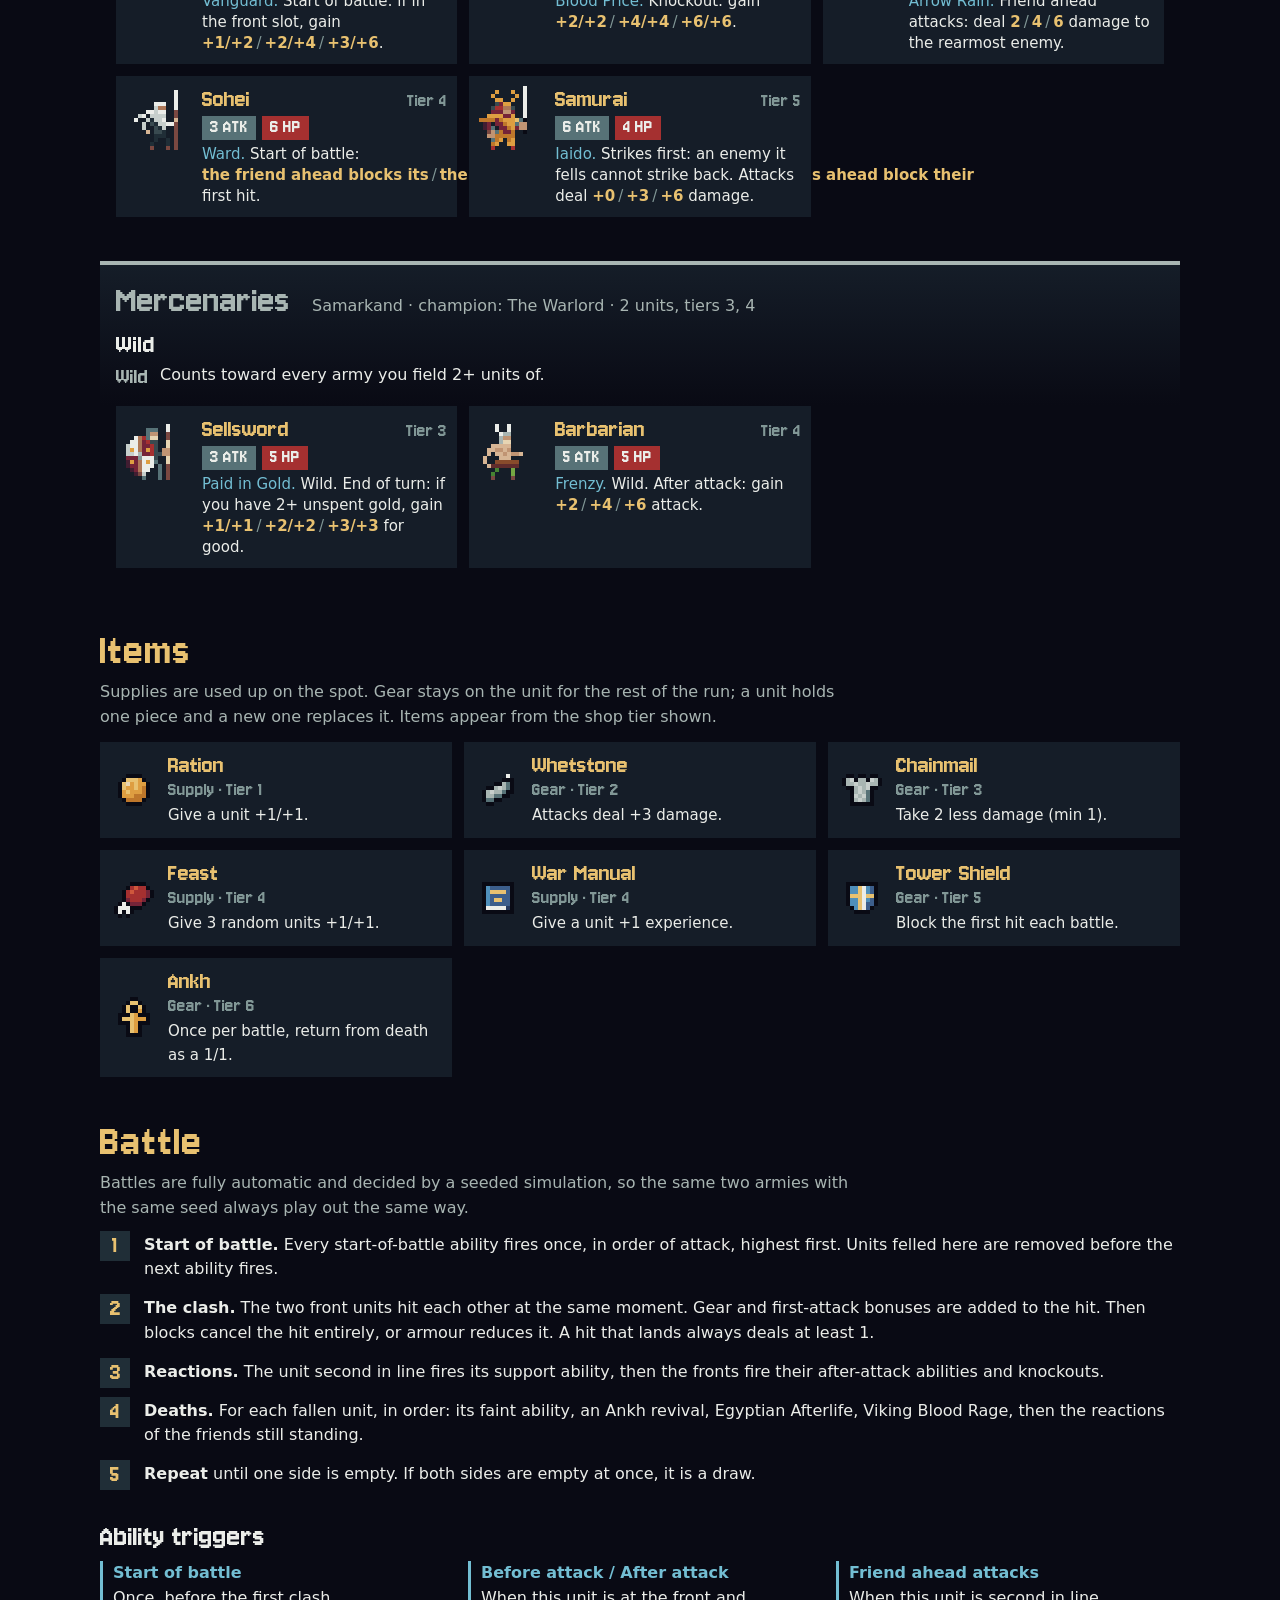
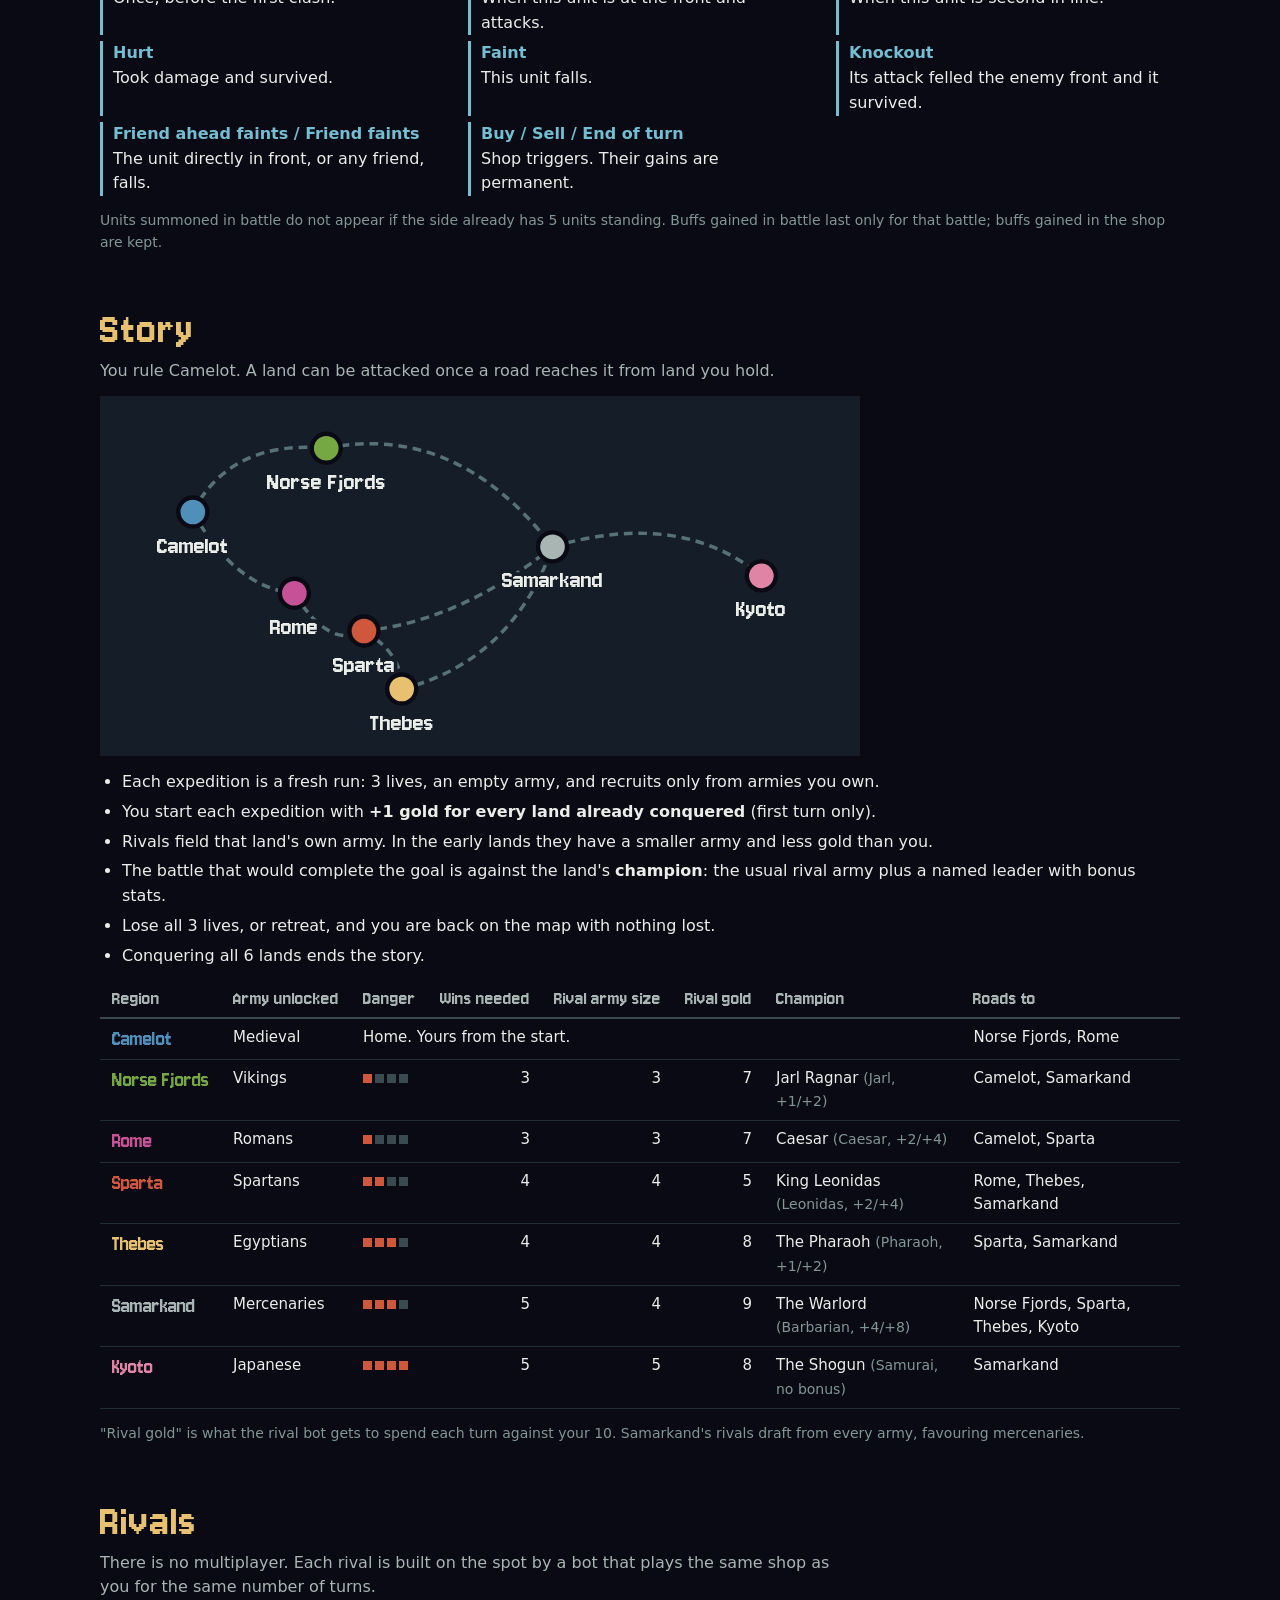
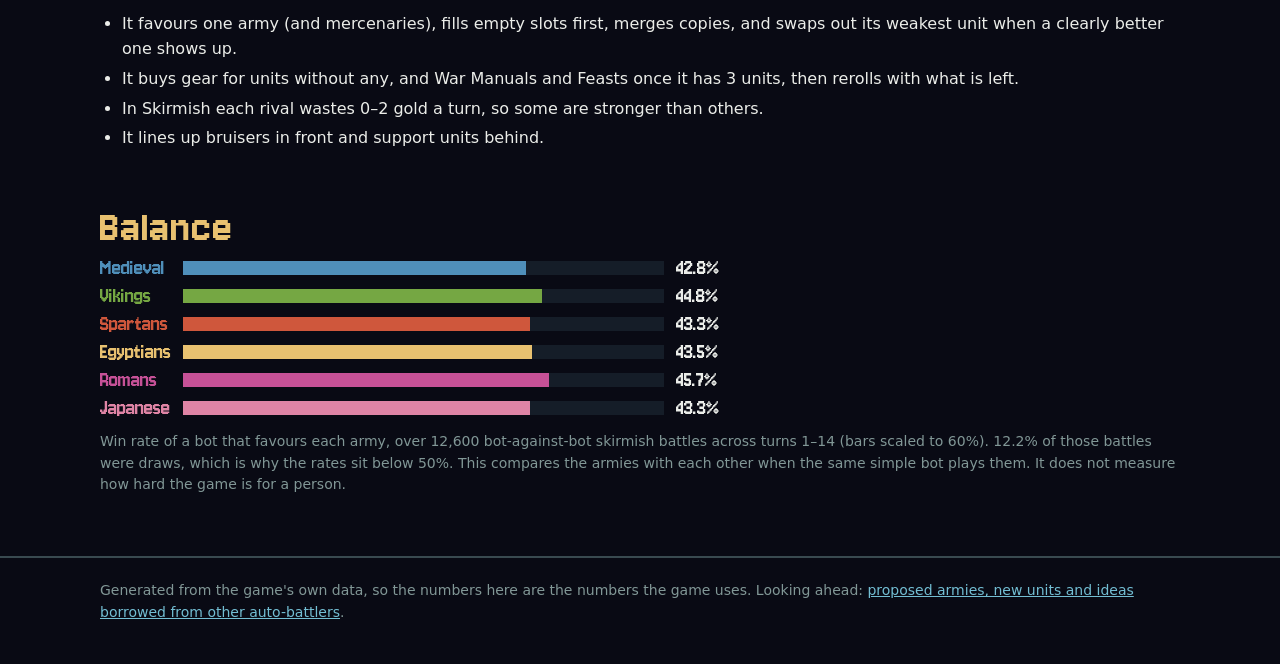
==== commit cb2bd872: "Bring freezing back and give it some juice The reserve pile did not earn its place, so it is gone: f" ====
--- a/docs/index.html
+++ b/docs/index.html
@@ -35,7 +35,7 @@
 <li>You get <b>10 gold</b> each turn. Gold you do not spend is lost.</li>
 <li>Every unit and every item costs <b>3 gold</b>, whatever its tier. A reroll of the shop costs <b>1</b>.</li>
 <li>Selling a unit returns gold equal to its <b>level</b> (1, 2 or 3).</li>
-<li>For <b>1</b> gold you can set a recruit or item aside on the <b>reserve</b> pile, which holds up to 4 cards. It stays there through rerolls and into later turns, and costs the usual 3 when you play it. A reserved card you no longer want can be discarded, with no gold back.</li>
+<li>Freezing a recruit or item keeps it through rerolls and into the next turn. It is free, and you can thaw it again whenever you like.</li>
 <li>Your army has <b>5 slots</b>. The front of the line fights first; in the shop the front is on the right.</li>
 <li>A loss costs 1 life. A draw costs nothing. Either way the turn counter moves on.</li>
 <li>No stat can go above <b>50</b>.</li>
@@ -178,7 +178,7 @@
 
 <section id="balance">
 <h2>Balance</h2>
-<div class="bars"><span style="color:#4f8fba">Medieval</span><div class="t" style="--c:#4f8fba"><i style="width:74.7%"></i></div><span>44.8%</span><span style="color:#75a743">Vikings</span><div class="t" style="--c:#75a743"><i style="width:75.3%"></i></div><span>45.2%</span><span style="color:#cf573c">Spartans</span><div class="t" style="--c:#cf573c"><i style="width:73.4%"></i></div><span>44.1%</span><span style="color:#e8c170">Egyptians</span><div class="t" style="--c:#e8c170"><i style="width:73.5%"></i></div><span>44.1%</span><span style="color:#c65197">Romans</span><div class="t" style="--c:#c65197"><i style="width:73.7%"></i></div><span>44.2%</span><span style="color:#df84a5">Japanese</span><div class="t" style="--c:#df84a5"><i style="width:72.3%"></i></div><span>43.4%</span></div><p class="note">Win rate of a bot that favours each army, over 12,600 bot-against-bot skirmish battles across turns 1–14 (bars scaled to 60%). 11.4% of those battles were draws, which is why the rates sit below 50%. This compares the armies with each other when the same simple bot plays them. It does not measure how hard the game is for a person.</p>
+<div class="bars"><span style="color:#4f8fba">Medieval</span><div class="t" style="--c:#4f8fba"><i style="width:71.4%"></i></div><span>42.8%</span><span style="color:#75a743">Vikings</span><div class="t" style="--c:#75a743"><i style="width:74.7%"></i></div><span>44.8%</span><span style="color:#cf573c">Spartans</span><div class="t" style="--c:#cf573c"><i style="width:72.2%"></i></div><span>43.3%</span><span style="color:#e8c170">Egyptians</span><div class="t" style="--c:#e8c170"><i style="width:72.6%"></i></div><span>43.5%</span><span style="color:#c65197">Romans</span><div class="t" style="--c:#c65197"><i style="width:76.1%"></i></div><span>45.7%</span><span style="color:#df84a5">Japanese</span><div class="t" style="--c:#df84a5"><i style="width:72.1%"></i></div><span>43.3%</span></div><p class="note">Win rate of a bot that favours each army, over 12,600 bot-against-bot skirmish battles across turns 1–14 (bars scaled to 60%). 12.2% of those battles were draws, which is why the rates sit below 50%. This compares the armies with each other when the same simple bot plays them. It does not measure how hard the game is for a person.</p>
 </section>
 
 </main>
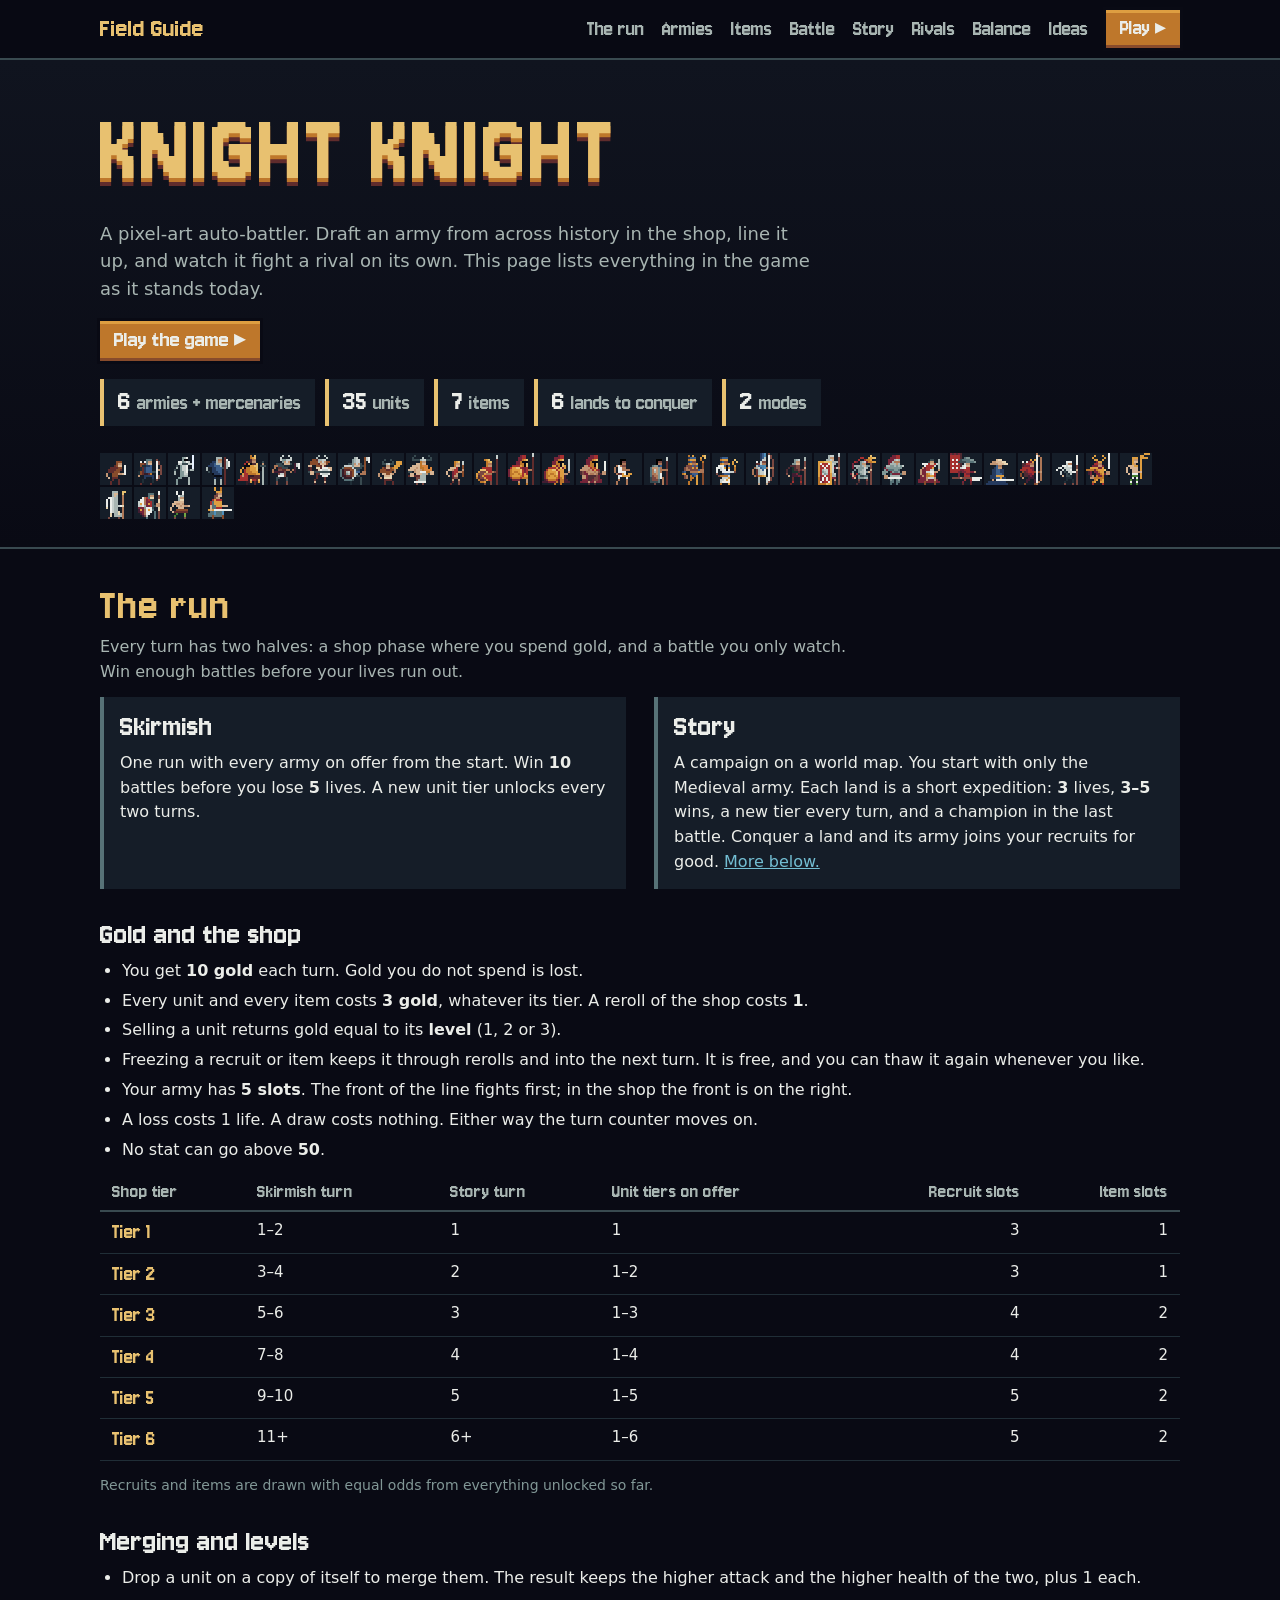
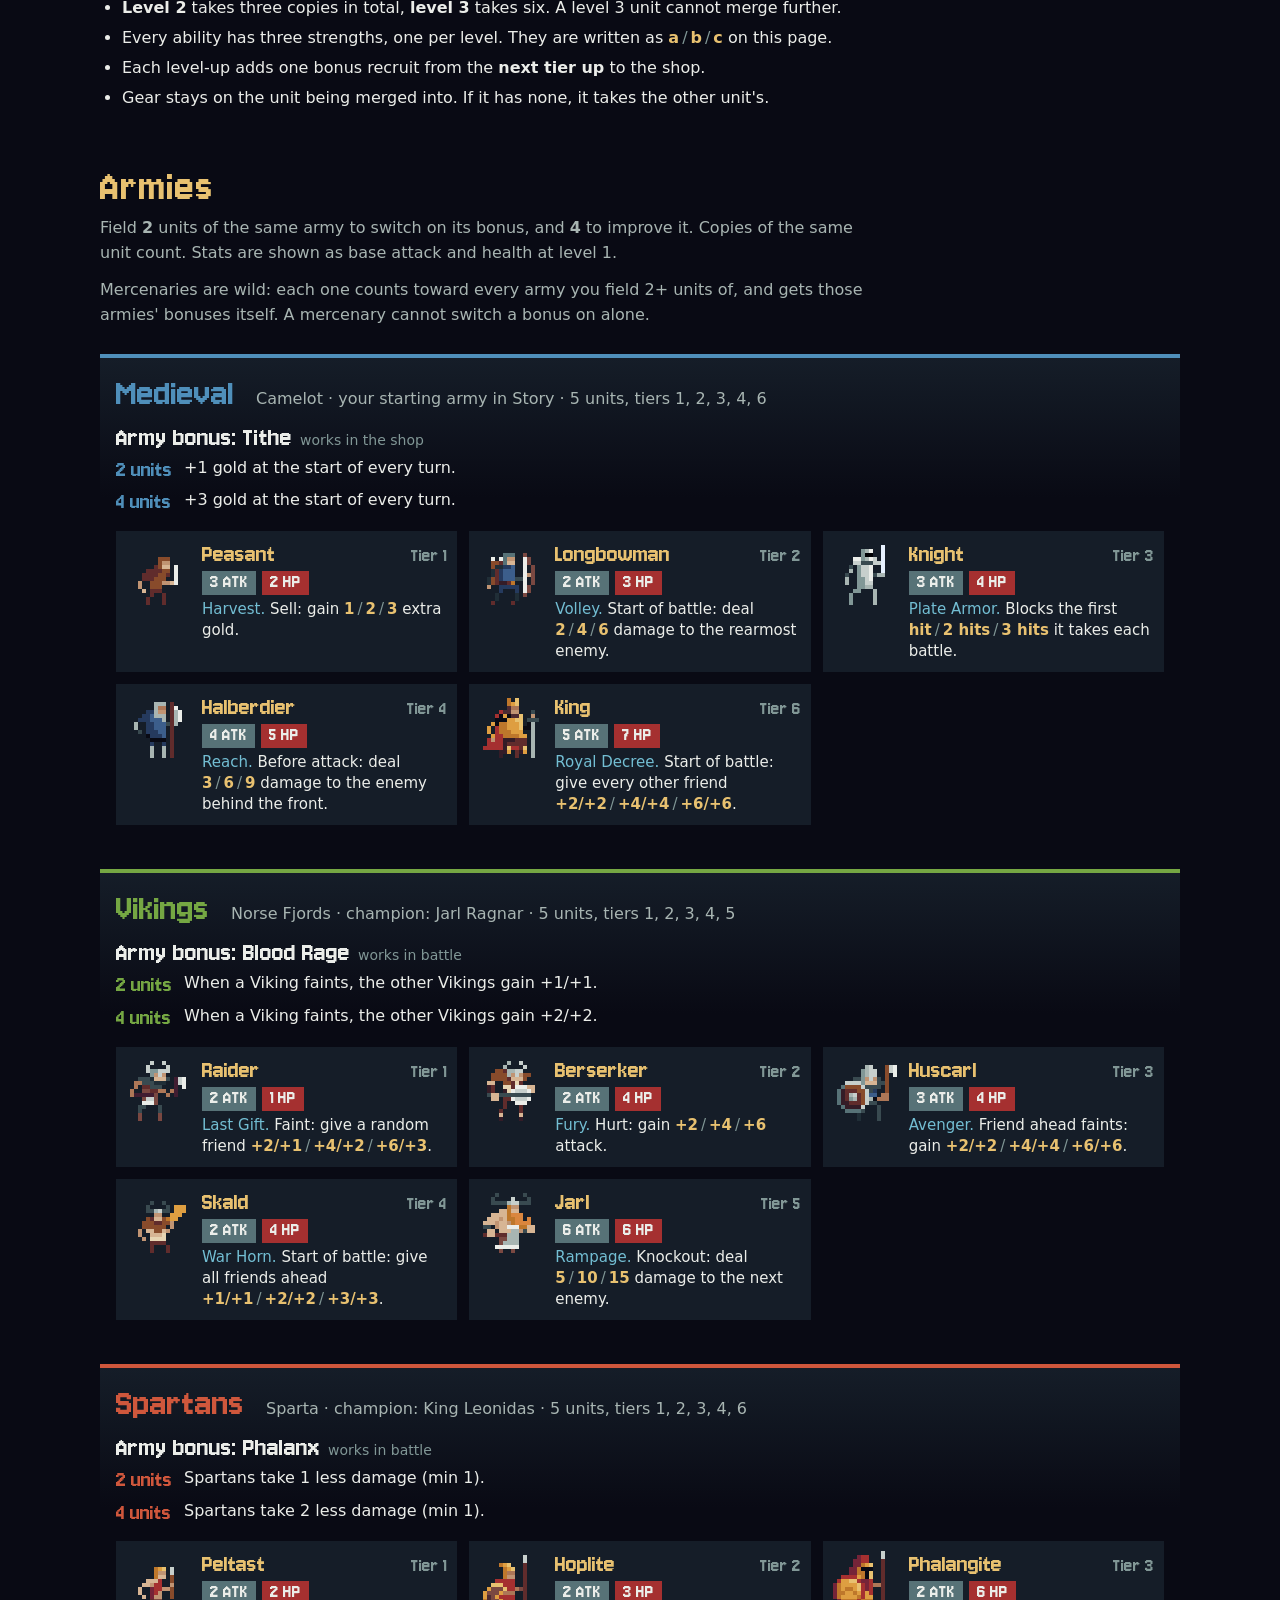
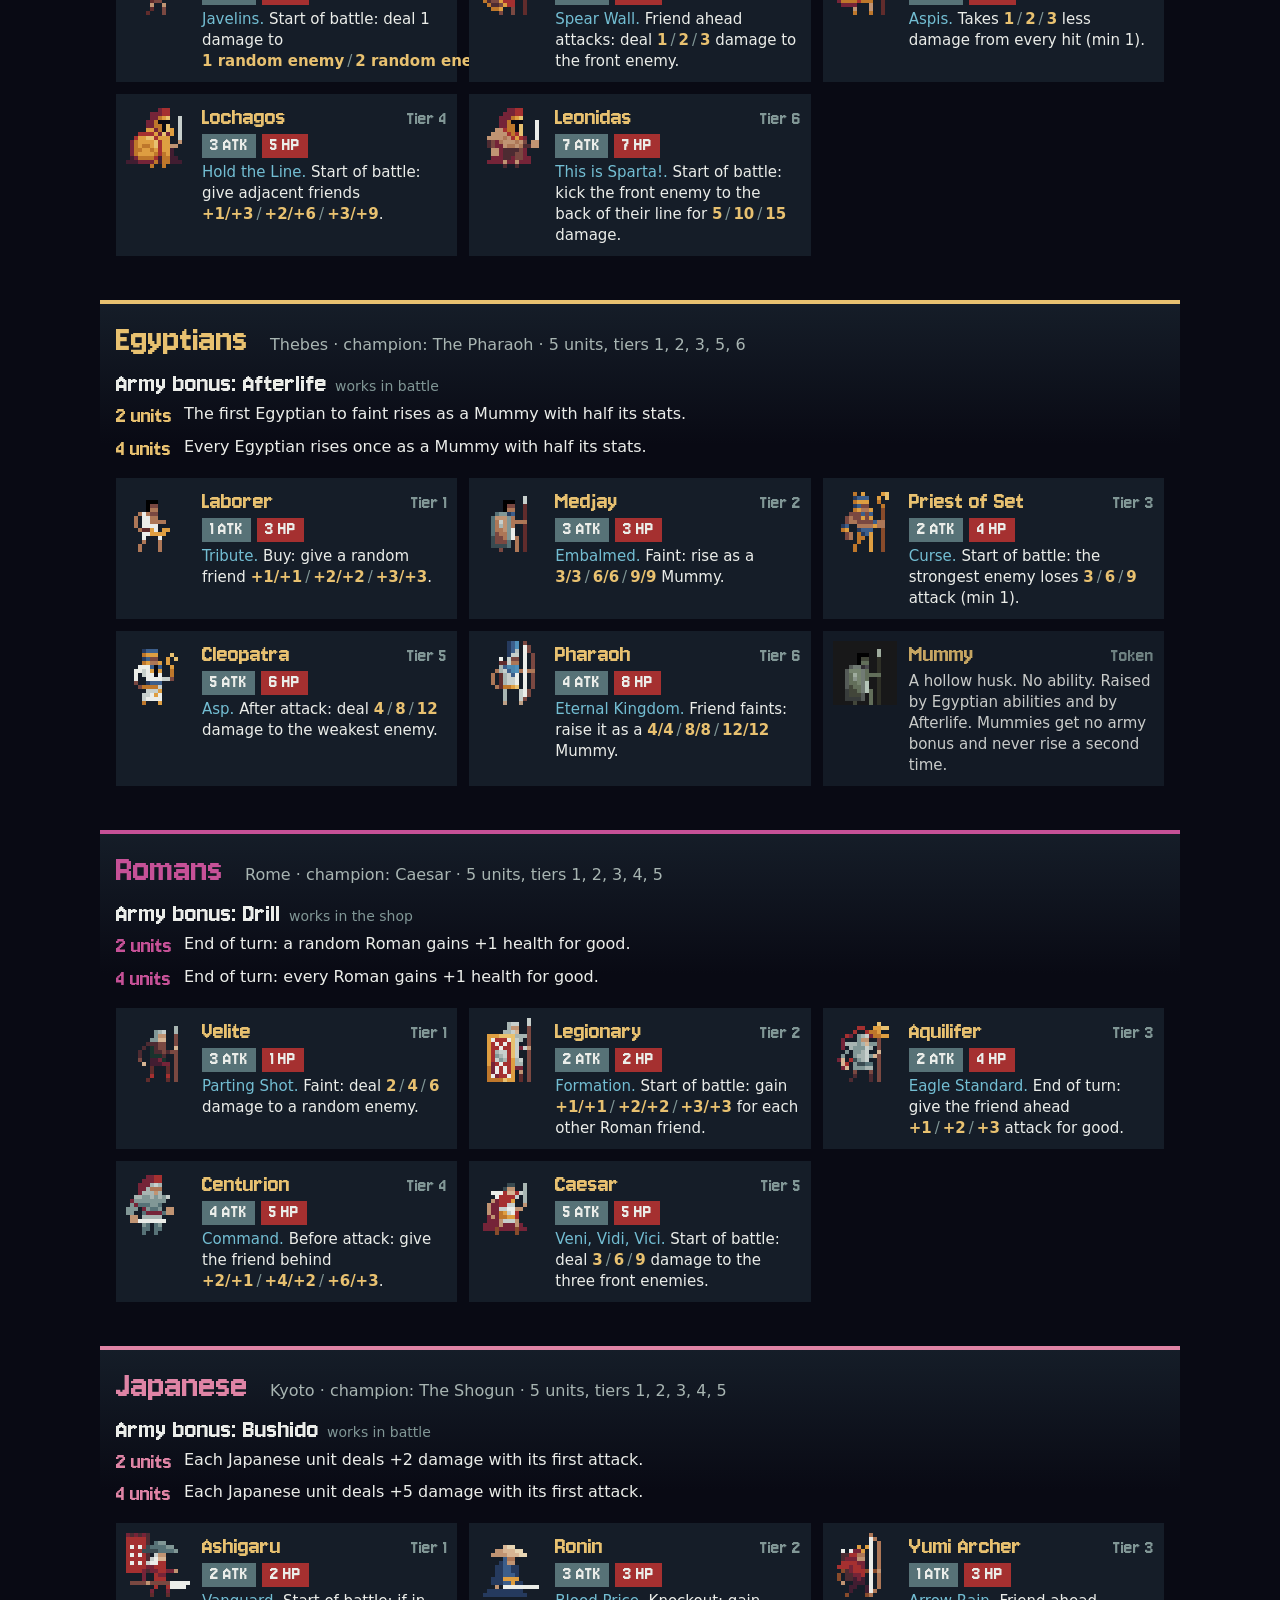
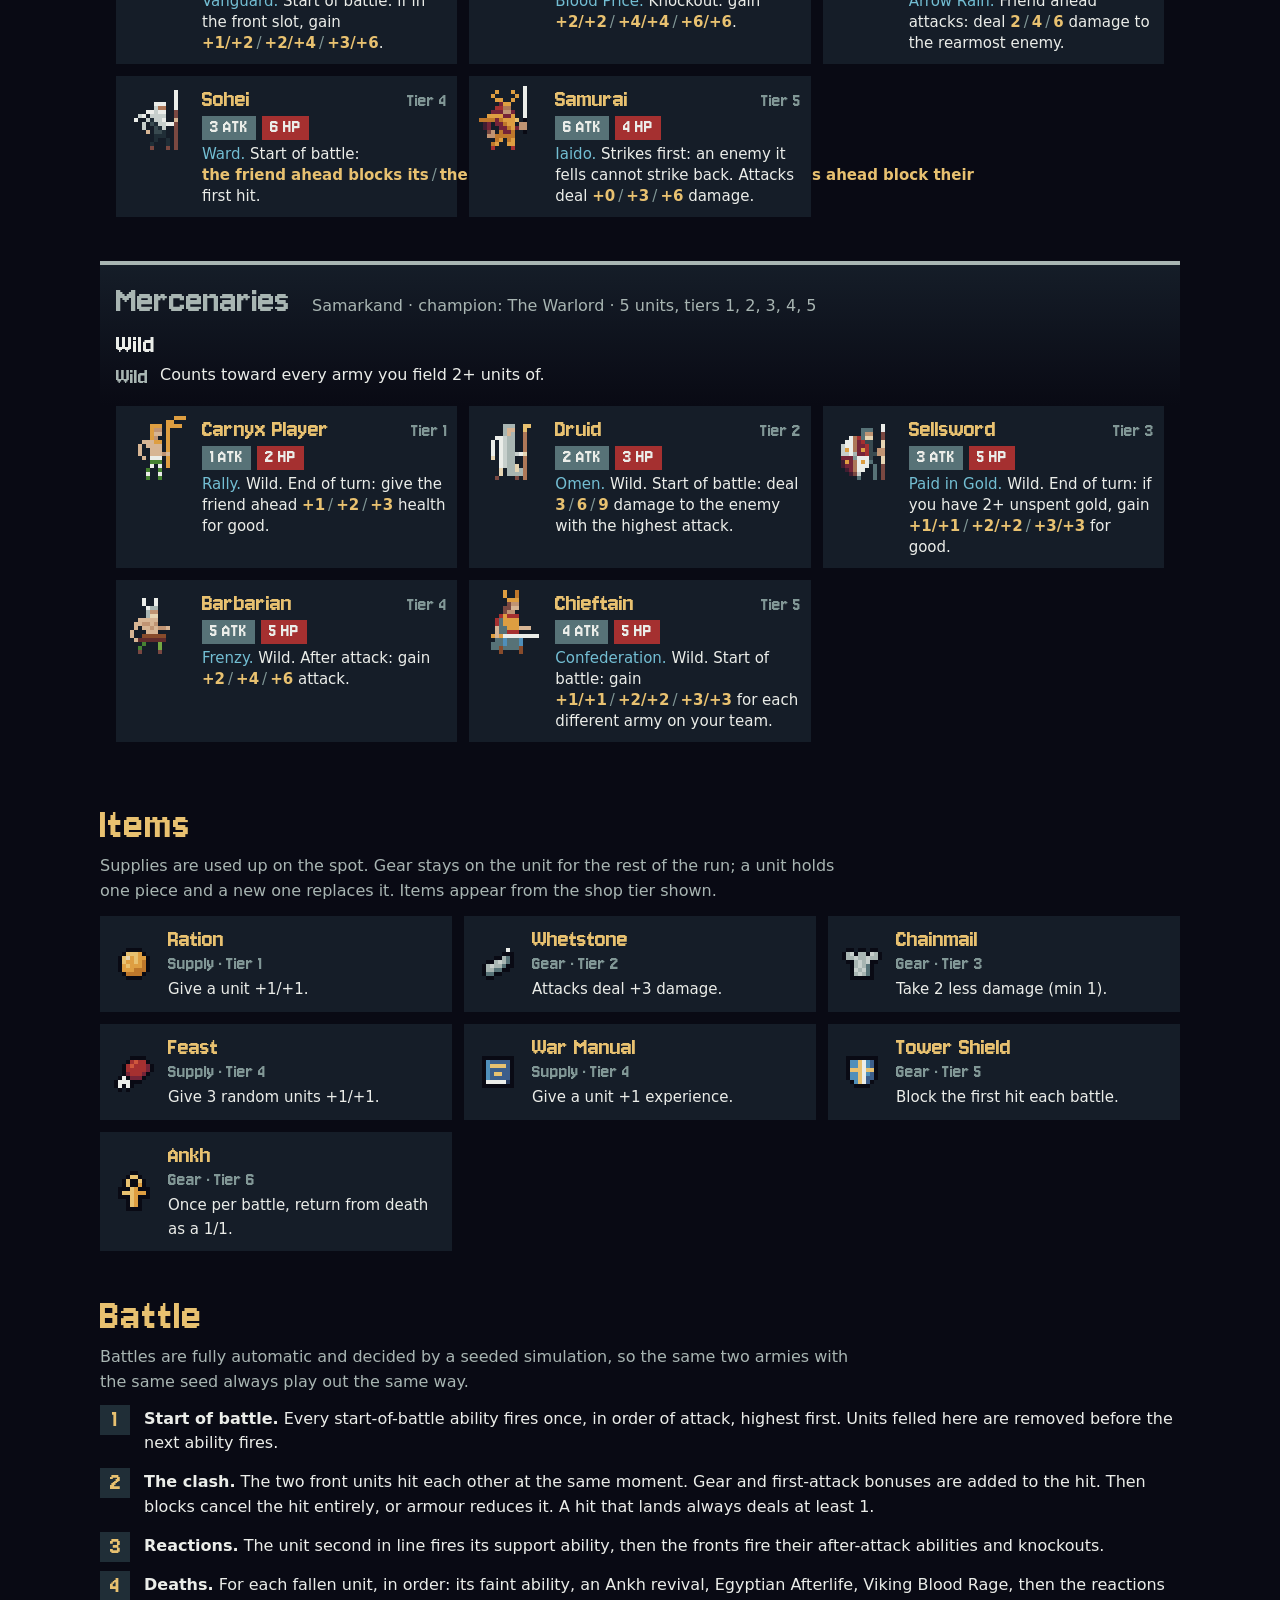
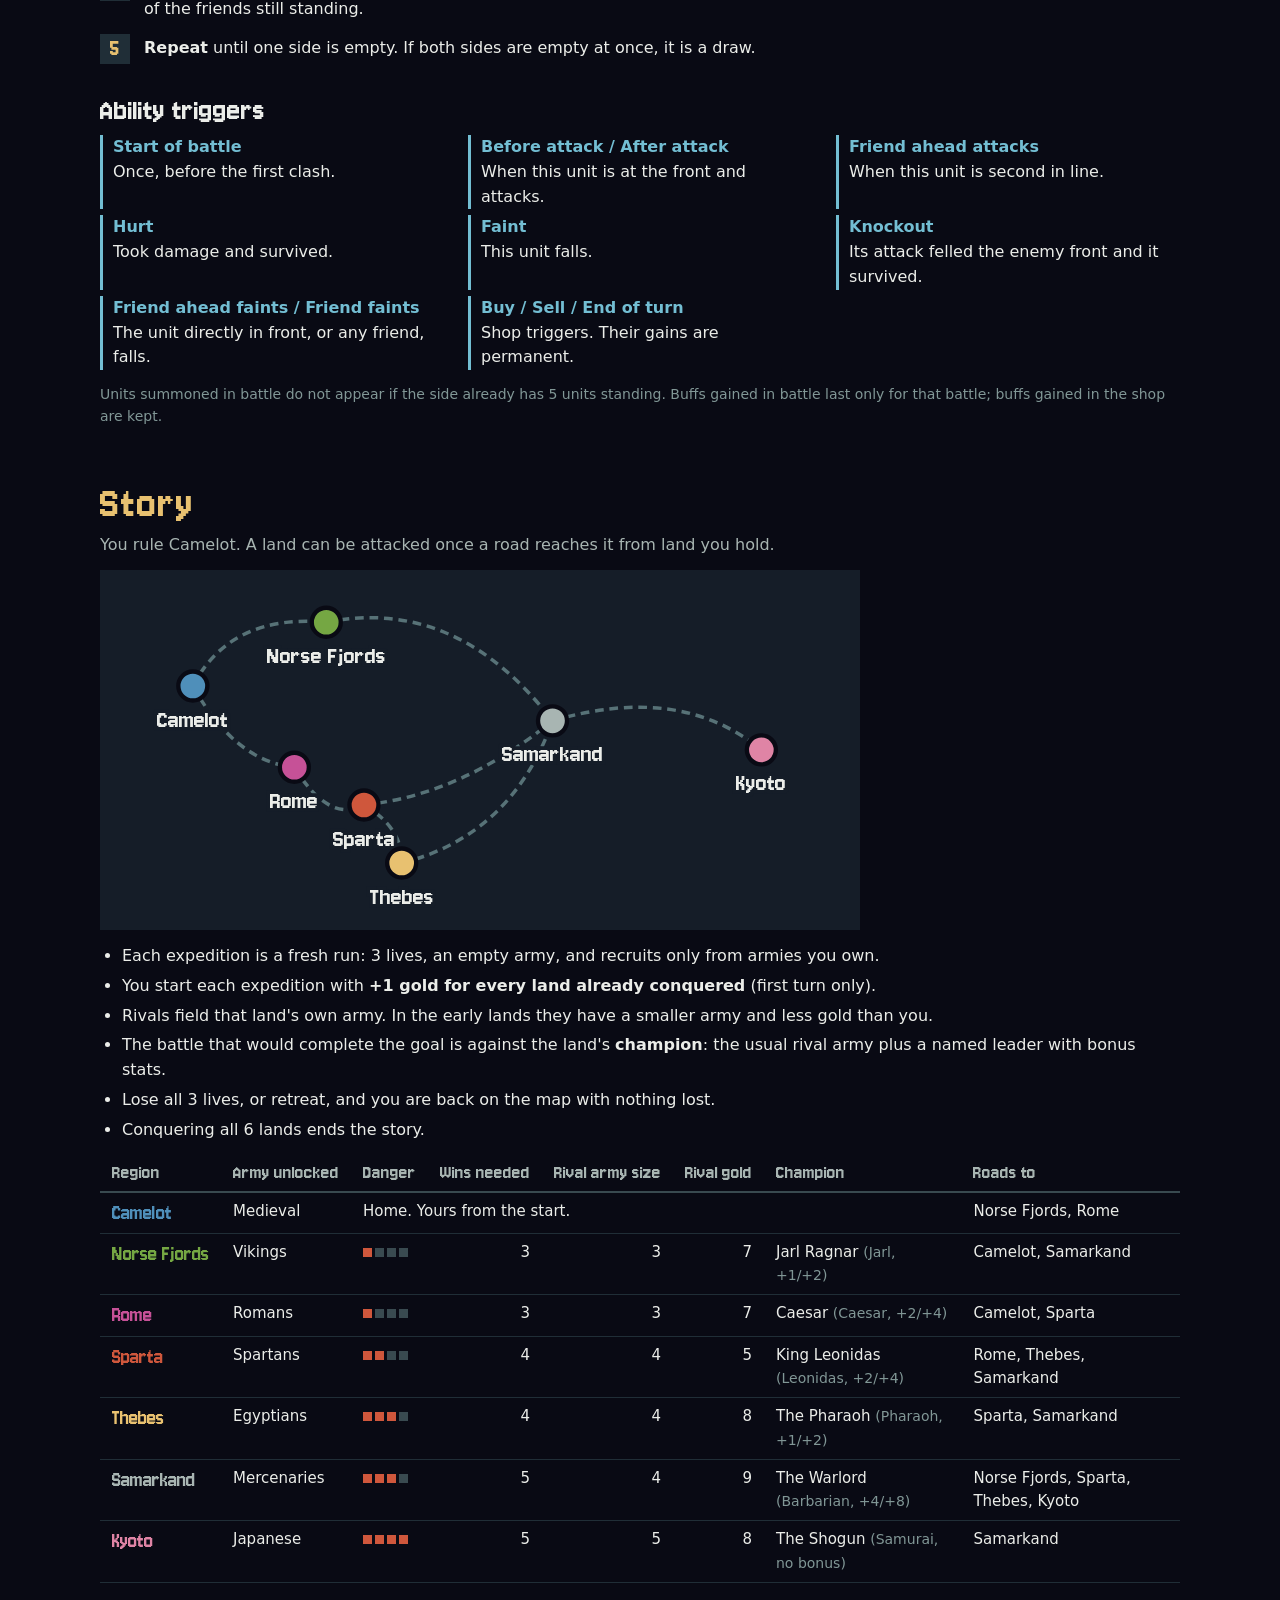
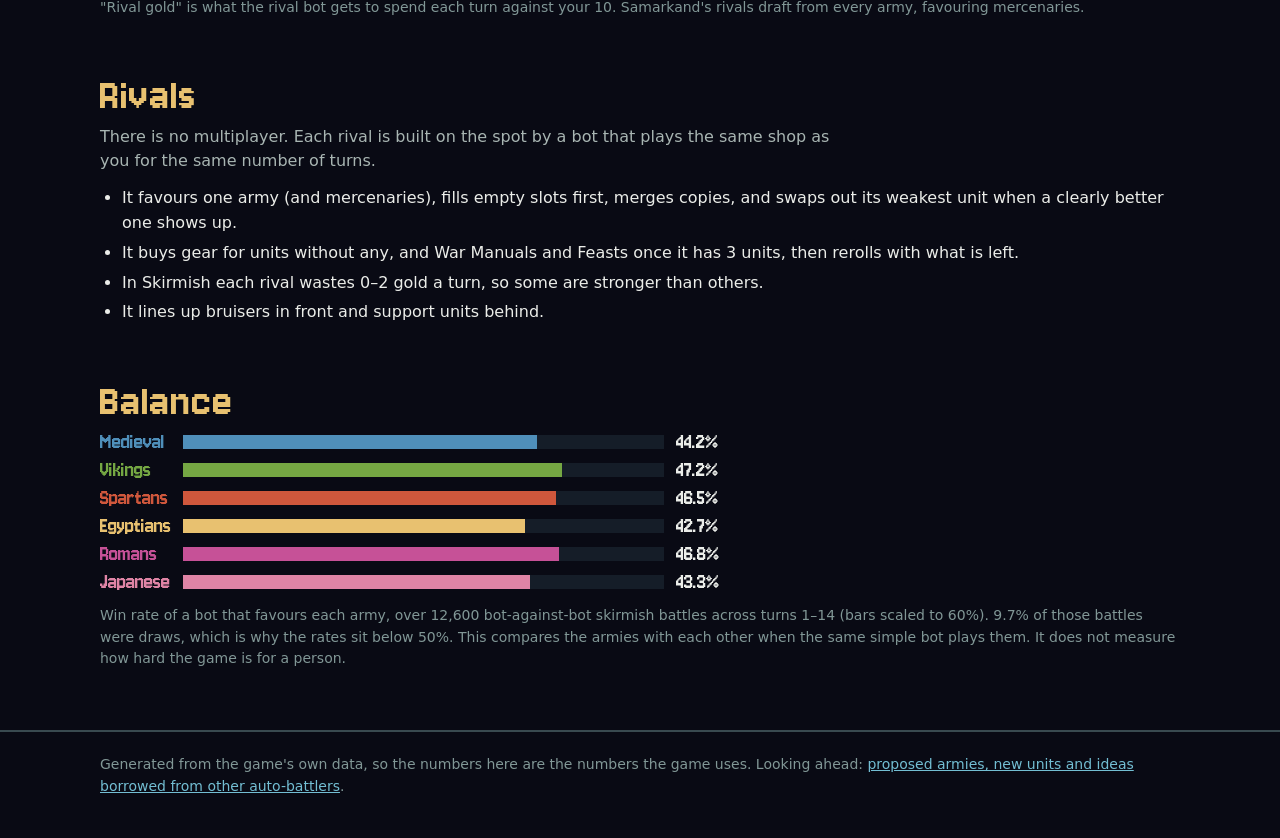
==== commit c8ff9787: "Add the three Gallic units and finish the mercenary row The sprite sheet's last row is complete, so " ====
--- a/docs/index.html
+++ b/docs/index.html
@@ -17,8 +17,8 @@
 <h1>KNIGHT KNIGHT</h1>
 <p>A pixel-art auto-battler. Draft an army from across history in the shop, line it up, and watch it fight a rival on its own. This page lists everything in the game as it stands today.</p>
 <a class="play" href="../">Play the game ▸</a>
-<ul class="facts"><li><b>6</b>armies + mercenaries</li><li><b>32</b>units</li><li><b>7</b>items</li><li><b>6</b>lands to conquer</li><li><b>2</b>modes</li></ul>
-<div class="parade"><a href="#u-peasant"><i class="spr sm" style="--x:32;--y:0" role="img" aria-label="Peasant" title="Peasant"></i></a><a href="#u-longbow"><i class="spr sm" style="--x:0;--y:0" role="img" aria-label="Longbowman" title="Longbowman"></i></a><a href="#u-knight"><i class="spr sm" style="--x:16;--y:0" role="img" aria-label="Knight" title="Knight"></i></a><a href="#u-halberdier"><i class="spr sm" style="--x:64;--y:0" role="img" aria-label="Halberdier" title="Halberdier"></i></a><a href="#u-king"><i class="spr sm" style="--x:48;--y:0" role="img" aria-label="King" title="King"></i></a><a href="#u-raider"><i class="spr sm" style="--x:0;--y:16" role="img" aria-label="Raider" title="Raider"></i></a><a href="#u-berserker"><i class="spr sm" style="--x:16;--y:16" role="img" aria-label="Berserker" title="Berserker"></i></a><a href="#u-huscarl"><i class="spr sm" style="--x:32;--y:16" role="img" aria-label="Huscarl" title="Huscarl"></i></a><a href="#u-skald"><i class="spr sm" style="--x:64;--y:16" role="img" aria-label="Skald" title="Skald"></i></a><a href="#u-jarl"><i class="spr sm" style="--x:48;--y:16" role="img" aria-label="Jarl" title="Jarl"></i></a><a href="#u-peltast"><i class="spr sm" style="--x:48;--y:32" role="img" aria-label="Peltast" title="Peltast"></i></a><a href="#u-hoplite"><i class="spr sm" style="--x:0;--y:32" role="img" aria-label="Hoplite" title="Hoplite"></i></a><a href="#u-phalangite"><i class="spr sm" style="--x:16;--y:32" role="img" aria-label="Phalangite" title="Phalangite"></i></a><a href="#u-lochagos"><i class="spr sm" style="--x:64;--y:32" role="img" aria-label="Lochagos" title="Lochagos"></i></a><a href="#u-leonidas"><i class="spr sm" style="--x:32;--y:32" role="img" aria-label="Leonidas" title="Leonidas"></i></a><a href="#u-laborer"><i class="spr sm" style="--x:0;--y:48" role="img" aria-label="Laborer" title="Laborer"></i></a><a href="#u-medjay"><i class="spr sm" style="--x:48;--y:48" role="img" aria-label="Medjay" title="Medjay"></i></a><a href="#u-priest"><i class="spr sm" style="--x:16;--y:48" role="img" aria-label="Priest of Set" title="Priest of Set"></i></a><a href="#u-cleopatra"><i class="spr sm" style="--x:64;--y:48" role="img" aria-label="Cleopatra" title="Cleopatra"></i></a><a href="#u-pharaoh"><i class="spr sm" style="--x:32;--y:48" role="img" aria-label="Pharaoh" title="Pharaoh"></i></a><a href="#u-velite"><i class="spr sm" style="--x:48;--y:64" role="img" aria-label="Velite" title="Velite"></i></a><a href="#u-legionary"><i class="spr sm" style="--x:0;--y:64" role="img" aria-label="Legionary" title="Legionary"></i></a><a href="#u-aquilifer"><i class="spr sm" style="--x:32;--y:64" role="img" aria-label="Aquilifer" title="Aquilifer"></i></a><a href="#u-centurion"><i class="spr sm" style="--x:16;--y:64" role="img" aria-label="Centurion" title="Centurion"></i></a><a href="#u-caesar"><i class="spr sm" style="--x:64;--y:64" role="img" aria-label="Caesar" title="Caesar"></i></a><a href="#u-ashigaru"><i class="spr sm" style="--x:48;--y:80" role="img" aria-label="Ashigaru" title="Ashigaru"></i></a><a href="#u-ronin"><i class="spr sm" style="--x:0;--y:80" role="img" aria-label="Ronin" title="Ronin"></i></a><a href="#u-yumi"><i class="spr sm" style="--x:32;--y:80" role="img" aria-label="Yumi Archer" title="Yumi Archer"></i></a><a href="#u-sohei"><i class="spr sm" style="--x:64;--y:80" role="img" aria-label="Sohei" title="Sohei"></i></a><a href="#u-samurai"><i class="spr sm" style="--x:16;--y:81" role="img" aria-label="Samurai" title="Samurai"></i></a><a href="#u-sellsword"><i class="spr sm" style="--x:31;--y:96" role="img" aria-label="Sellsword" title="Sellsword"></i></a><a href="#u-barbarian"><i class="spr sm" style="--x:0;--y:96" role="img" aria-label="Barbarian" title="Barbarian"></i></a></div>
+<ul class="facts"><li><b>6</b>armies + mercenaries</li><li><b>35</b>units</li><li><b>7</b>items</li><li><b>6</b>lands to conquer</li><li><b>2</b>modes</li></ul>
+<div class="parade"><a href="#u-peasant"><i class="spr sm" style="--x:32;--y:0" role="img" aria-label="Peasant" title="Peasant"></i></a><a href="#u-longbow"><i class="spr sm" style="--x:0;--y:0" role="img" aria-label="Longbowman" title="Longbowman"></i></a><a href="#u-knight"><i class="spr sm" style="--x:16;--y:0" role="img" aria-label="Knight" title="Knight"></i></a><a href="#u-halberdier"><i class="spr sm" style="--x:64;--y:0" role="img" aria-label="Halberdier" title="Halberdier"></i></a><a href="#u-king"><i class="spr sm" style="--x:48;--y:0" role="img" aria-label="King" title="King"></i></a><a href="#u-raider"><i class="spr sm" style="--x:0;--y:16" role="img" aria-label="Raider" title="Raider"></i></a><a href="#u-berserker"><i class="spr sm" style="--x:16;--y:16" role="img" aria-label="Berserker" title="Berserker"></i></a><a href="#u-huscarl"><i class="spr sm" style="--x:32;--y:16" role="img" aria-label="Huscarl" title="Huscarl"></i></a><a href="#u-skald"><i class="spr sm" style="--x:64;--y:16" role="img" aria-label="Skald" title="Skald"></i></a><a href="#u-jarl"><i class="spr sm" style="--x:48;--y:16" role="img" aria-label="Jarl" title="Jarl"></i></a><a href="#u-peltast"><i class="spr sm" style="--x:48;--y:32" role="img" aria-label="Peltast" title="Peltast"></i></a><a href="#u-hoplite"><i class="spr sm" style="--x:0;--y:32" role="img" aria-label="Hoplite" title="Hoplite"></i></a><a href="#u-phalangite"><i class="spr sm" style="--x:16;--y:32" role="img" aria-label="Phalangite" title="Phalangite"></i></a><a href="#u-lochagos"><i class="spr sm" style="--x:64;--y:32" role="img" aria-label="Lochagos" title="Lochagos"></i></a><a href="#u-leonidas"><i class="spr sm" style="--x:32;--y:32" role="img" aria-label="Leonidas" title="Leonidas"></i></a><a href="#u-laborer"><i class="spr sm" style="--x:0;--y:48" role="img" aria-label="Laborer" title="Laborer"></i></a><a href="#u-medjay"><i class="spr sm" style="--x:48;--y:48" role="img" aria-label="Medjay" title="Medjay"></i></a><a href="#u-priest"><i class="spr sm" style="--x:16;--y:48" role="img" aria-label="Priest of Set" title="Priest of Set"></i></a><a href="#u-cleopatra"><i class="spr sm" style="--x:64;--y:48" role="img" aria-label="Cleopatra" title="Cleopatra"></i></a><a href="#u-pharaoh"><i class="spr sm" style="--x:32;--y:48" role="img" aria-label="Pharaoh" title="Pharaoh"></i></a><a href="#u-velite"><i class="spr sm" style="--x:48;--y:64" role="img" aria-label="Velite" title="Velite"></i></a><a href="#u-legionary"><i class="spr sm" style="--x:0;--y:64" role="img" aria-label="Legionary" title="Legionary"></i></a><a href="#u-aquilifer"><i class="spr sm" style="--x:32;--y:64" role="img" aria-label="Aquilifer" title="Aquilifer"></i></a><a href="#u-centurion"><i class="spr sm" style="--x:16;--y:64" role="img" aria-label="Centurion" title="Centurion"></i></a><a href="#u-caesar"><i class="spr sm" style="--x:64;--y:64" role="img" aria-label="Caesar" title="Caesar"></i></a><a href="#u-ashigaru"><i class="spr sm" style="--x:48;--y:80" role="img" aria-label="Ashigaru" title="Ashigaru"></i></a><a href="#u-ronin"><i class="spr sm" style="--x:0;--y:80" role="img" aria-label="Ronin" title="Ronin"></i></a><a href="#u-yumi"><i class="spr sm" style="--x:32;--y:80" role="img" aria-label="Yumi Archer" title="Yumi Archer"></i></a><a href="#u-sohei"><i class="spr sm" style="--x:64;--y:80" role="img" aria-label="Sohei" title="Sohei"></i></a><a href="#u-samurai"><i class="spr sm" style="--x:16;--y:80" role="img" aria-label="Samurai" title="Samurai"></i></a><a href="#u-carnyx"><i class="spr sm" style="--x:64;--y:96" role="img" aria-label="Carnyx Player" title="Carnyx Player"></i></a><a href="#u-druid"><i class="spr sm" style="--x:16;--y:96" role="img" aria-label="Druid" title="Druid"></i></a><a href="#u-sellsword"><i class="spr sm" style="--x:32;--y:96" role="img" aria-label="Sellsword" title="Sellsword"></i></a><a href="#u-barbarian"><i class="spr sm" style="--x:0;--y:96" role="img" aria-label="Barbarian" title="Barbarian"></i></a><a href="#u-chieftain"><i class="spr sm" style="--x:48;--y:96" role="img" aria-label="Chieftain" title="Chieftain"></i></a></div>
 </div></header>
 <main class="wrap">
 
@@ -109,14 +109,17 @@
 <p class="stats"><b class="atk">2 ATK</b><b class="hp">2 HP</b></p><p><em>Vanguard.</em> Start of battle: if in the front slot, gain <b class="lv">+1/+2<i>/</i>+2/+4<i>/</i>+3/+6</b>.</p></div></article><article class="unit" id="u-ronin"><i class="spr" style="--x:0;--y:80" role="img" aria-label="Ronin" title="Ronin"></i><div><h4>Ronin<span class="tier">Tier 2</span></h4>
 <p class="stats"><b class="atk">3 ATK</b><b class="hp">3 HP</b></p><p><em>Blood Price.</em> Knockout: gain <b class="lv">+2/+2<i>/</i>+4/+4<i>/</i>+6/+6</b>.</p></div></article><article class="unit" id="u-yumi"><i class="spr" style="--x:32;--y:80" role="img" aria-label="Yumi Archer" title="Yumi Archer"></i><div><h4>Yumi Archer<span class="tier">Tier 3</span></h4>
 <p class="stats"><b class="atk">1 ATK</b><b class="hp">3 HP</b></p><p><em>Arrow Rain.</em> Friend ahead attacks: deal <b class="lv">2<i>/</i>4<i>/</i>6</b> damage to the rearmost enemy.</p></div></article><article class="unit" id="u-sohei"><i class="spr" style="--x:64;--y:80" role="img" aria-label="Sohei" title="Sohei"></i><div><h4>Sohei<span class="tier">Tier 4</span></h4>
-<p class="stats"><b class="atk">3 ATK</b><b class="hp">6 HP</b></p><p><em>Ward.</em> Start of battle: <b class="lv">the friend ahead blocks its<i>/</i>the 2 friends ahead block their<i>/</i>the 3 friends ahead block their</b> first hit.</p></div></article><article class="unit" id="u-samurai"><i class="spr" style="--x:16;--y:81" role="img" aria-label="Samurai" title="Samurai"></i><div><h4>Samurai<span class="tier">Tier 5</span></h4>
+<p class="stats"><b class="atk">3 ATK</b><b class="hp">6 HP</b></p><p><em>Ward.</em> Start of battle: <b class="lv">the friend ahead blocks its<i>/</i>the 2 friends ahead block their<i>/</i>the 3 friends ahead block their</b> first hit.</p></div></article><article class="unit" id="u-samurai"><i class="spr" style="--x:16;--y:80" role="img" aria-label="Samurai" title="Samurai"></i><div><h4>Samurai<span class="tier">Tier 5</span></h4>
 <p class="stats"><b class="atk">6 ATK</b><b class="hp">4 HP</b></p><p><em>Iaido.</em> Strikes first: an enemy it fells cannot strike back. Attacks deal <b class="lv">+0<i>/</i>+3<i>/</i>+6</b> damage.</p></div></article></div></div>
 <div class="army" id="merc" style="--c:#a8b5b2"><header><h3>Mercenaries</h3>
-<span class="home">Samarkand · champion: The Warlord · 2 units, tiers 3, 4</span></header>
+<span class="home">Samarkand · champion: The Warlord · 5 units, tiers 1, 2, 3, 4, 5</span></header>
 <dl class="bonus"><div class="name">Wild</div><dt>Wild</dt><dd>Counts toward every army you field 2+ units of.</dd></dl>
-<div class="units"><article class="unit" id="u-sellsword"><i class="spr" style="--x:31;--y:96" role="img" aria-label="Sellsword" title="Sellsword"></i><div><h4>Sellsword<span class="tier">Tier 3</span></h4>
+<div class="units"><article class="unit" id="u-carnyx"><i class="spr" style="--x:64;--y:96" role="img" aria-label="Carnyx Player" title="Carnyx Player"></i><div><h4>Carnyx Player<span class="tier">Tier 1</span></h4>
+<p class="stats"><b class="atk">1 ATK</b><b class="hp">2 HP</b></p><p><em>Rally.</em> Wild. End of turn: give the friend ahead <b class="lv">+1<i>/</i>+2<i>/</i>+3</b> health for good.</p></div></article><article class="unit" id="u-druid"><i class="spr" style="--x:16;--y:96" role="img" aria-label="Druid" title="Druid"></i><div><h4>Druid<span class="tier">Tier 2</span></h4>
+<p class="stats"><b class="atk">2 ATK</b><b class="hp">3 HP</b></p><p><em>Omen.</em> Wild. Start of battle: deal <b class="lv">3<i>/</i>6<i>/</i>9</b> damage to the enemy with the highest attack.</p></div></article><article class="unit" id="u-sellsword"><i class="spr" style="--x:32;--y:96" role="img" aria-label="Sellsword" title="Sellsword"></i><div><h4>Sellsword<span class="tier">Tier 3</span></h4>
 <p class="stats"><b class="atk">3 ATK</b><b class="hp">5 HP</b></p><p><em>Paid in Gold.</em> Wild. End of turn: if you have 2+ unspent gold, gain <b class="lv">+1/+1<i>/</i>+2/+2<i>/</i>+3/+3</b> for good.</p></div></article><article class="unit" id="u-barbarian"><i class="spr" style="--x:0;--y:96" role="img" aria-label="Barbarian" title="Barbarian"></i><div><h4>Barbarian<span class="tier">Tier 4</span></h4>
-<p class="stats"><b class="atk">5 ATK</b><b class="hp">5 HP</b></p><p><em>Frenzy.</em> Wild. After attack: gain <b class="lv">+2<i>/</i>+4<i>/</i>+6</b> attack.</p></div></article></div></div>
+<p class="stats"><b class="atk">5 ATK</b><b class="hp">5 HP</b></p><p><em>Frenzy.</em> Wild. After attack: gain <b class="lv">+2<i>/</i>+4<i>/</i>+6</b> attack.</p></div></article><article class="unit" id="u-chieftain"><i class="spr" style="--x:48;--y:96" role="img" aria-label="Chieftain" title="Chieftain"></i><div><h4>Chieftain<span class="tier">Tier 5</span></h4>
+<p class="stats"><b class="atk">4 ATK</b><b class="hp">5 HP</b></p><p><em>Confederation.</em> Wild. Start of battle: gain <b class="lv">+1/+1<i>/</i>+2/+2<i>/</i>+3/+3</b> for each different army on your team.</p></div></article></div></div>
 </section>
 
 <section id="items">
@@ -178,7 +181,7 @@
 
 <section id="balance">
 <h2>Balance</h2>
-<div class="bars"><span style="color:#4f8fba">Medieval</span><div class="t" style="--c:#4f8fba"><i style="width:71.4%"></i></div><span>42.8%</span><span style="color:#75a743">Vikings</span><div class="t" style="--c:#75a743"><i style="width:74.7%"></i></div><span>44.8%</span><span style="color:#cf573c">Spartans</span><div class="t" style="--c:#cf573c"><i style="width:72.2%"></i></div><span>43.3%</span><span style="color:#e8c170">Egyptians</span><div class="t" style="--c:#e8c170"><i style="width:72.6%"></i></div><span>43.5%</span><span style="color:#c65197">Romans</span><div class="t" style="--c:#c65197"><i style="width:76.1%"></i></div><span>45.7%</span><span style="color:#df84a5">Japanese</span><div class="t" style="--c:#df84a5"><i style="width:72.1%"></i></div><span>43.3%</span></div><p class="note">Win rate of a bot that favours each army, over 12,600 bot-against-bot skirmish battles across turns 1–14 (bars scaled to 60%). 12.2% of those battles were draws, which is why the rates sit below 50%. This compares the armies with each other when the same simple bot plays them. It does not measure how hard the game is for a person.</p>
+<div class="bars"><span style="color:#4f8fba">Medieval</span><div class="t" style="--c:#4f8fba"><i style="width:73.7%"></i></div><span>44.2%</span><span style="color:#75a743">Vikings</span><div class="t" style="--c:#75a743"><i style="width:78.7%"></i></div><span>47.2%</span><span style="color:#cf573c">Spartans</span><div class="t" style="--c:#cf573c"><i style="width:77.5%"></i></div><span>46.5%</span><span style="color:#e8c170">Egyptians</span><div class="t" style="--c:#e8c170"><i style="width:71.2%"></i></div><span>42.7%</span><span style="color:#c65197">Romans</span><div class="t" style="--c:#c65197"><i style="width:78.1%"></i></div><span>46.8%</span><span style="color:#df84a5">Japanese</span><div class="t" style="--c:#df84a5"><i style="width:72.1%"></i></div><span>43.3%</span></div><p class="note">Win rate of a bot that favours each army, over 12,600 bot-against-bot skirmish battles across turns 1–14 (bars scaled to 60%). 9.7% of those battles were draws, which is why the rates sit below 50%. This compares the armies with each other when the same simple bot plays them. It does not measure how hard the game is for a person.</p>
 </section>
 
 </main>
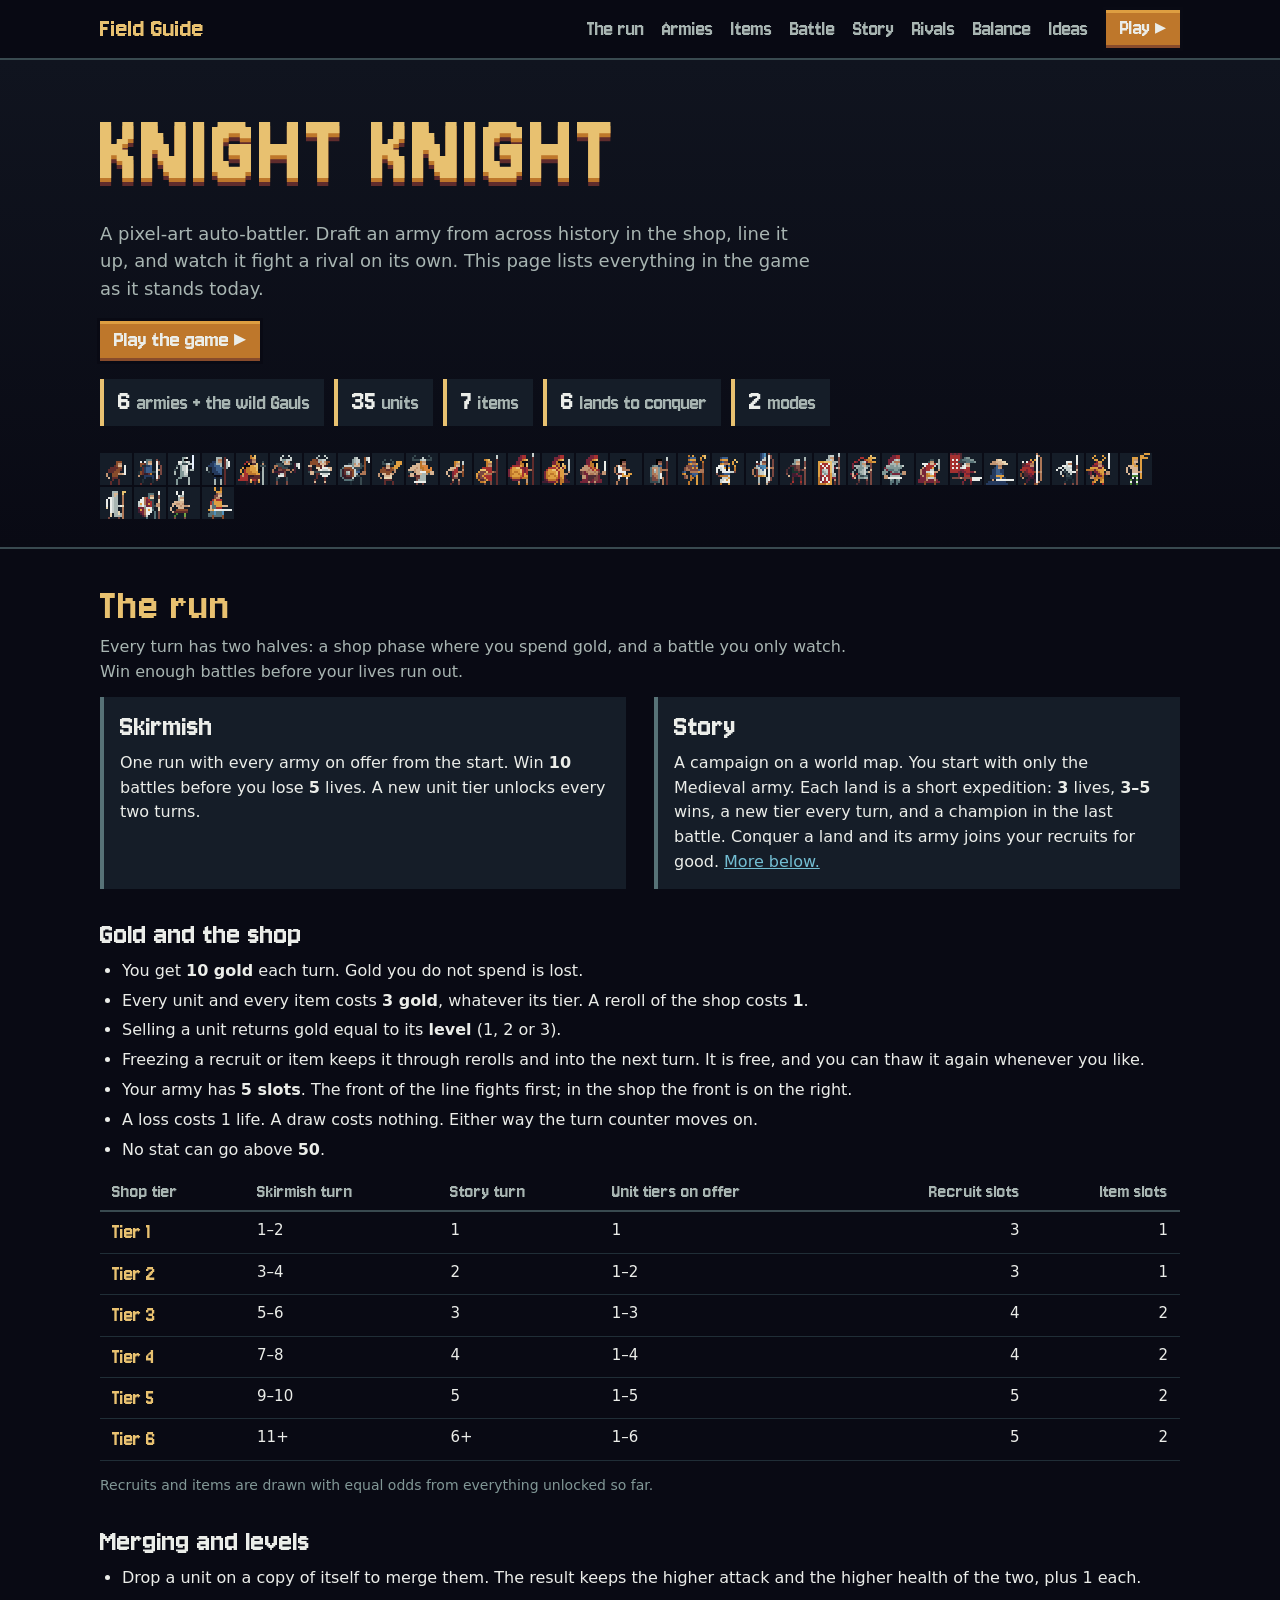
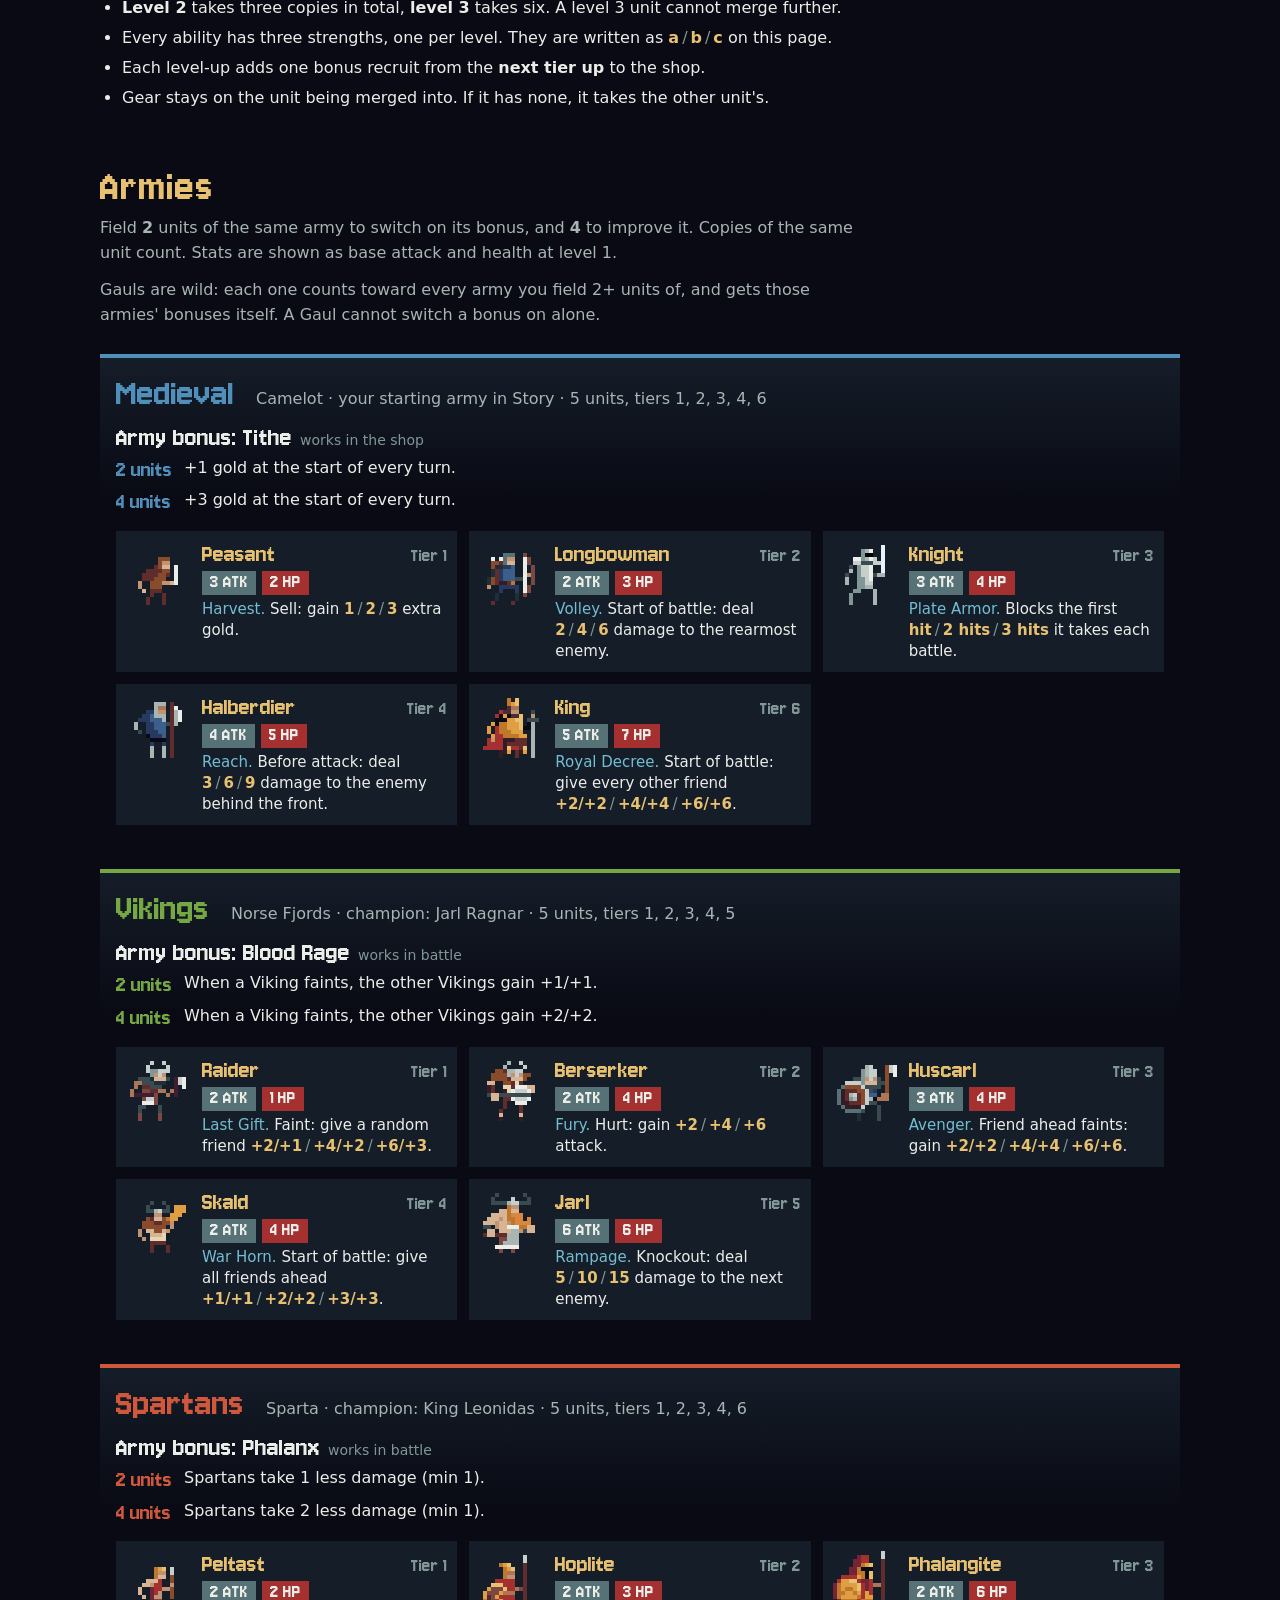
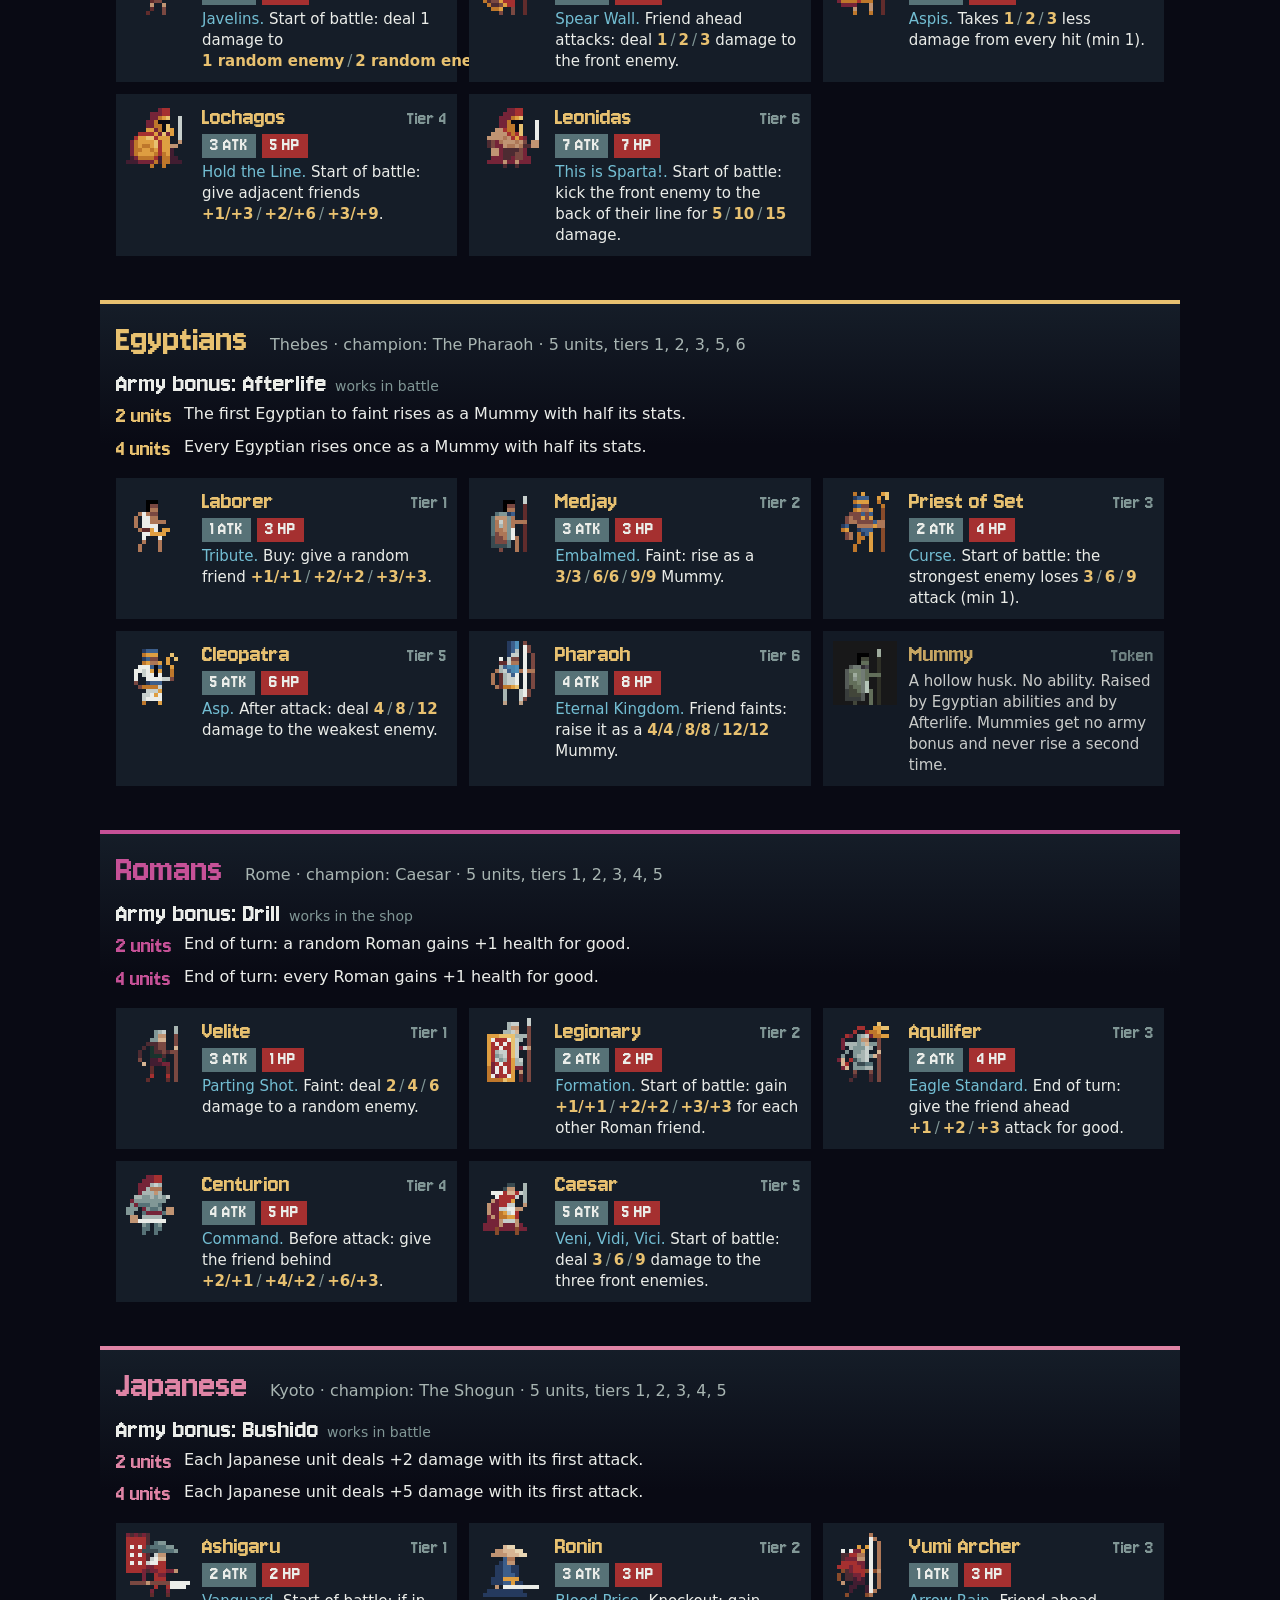
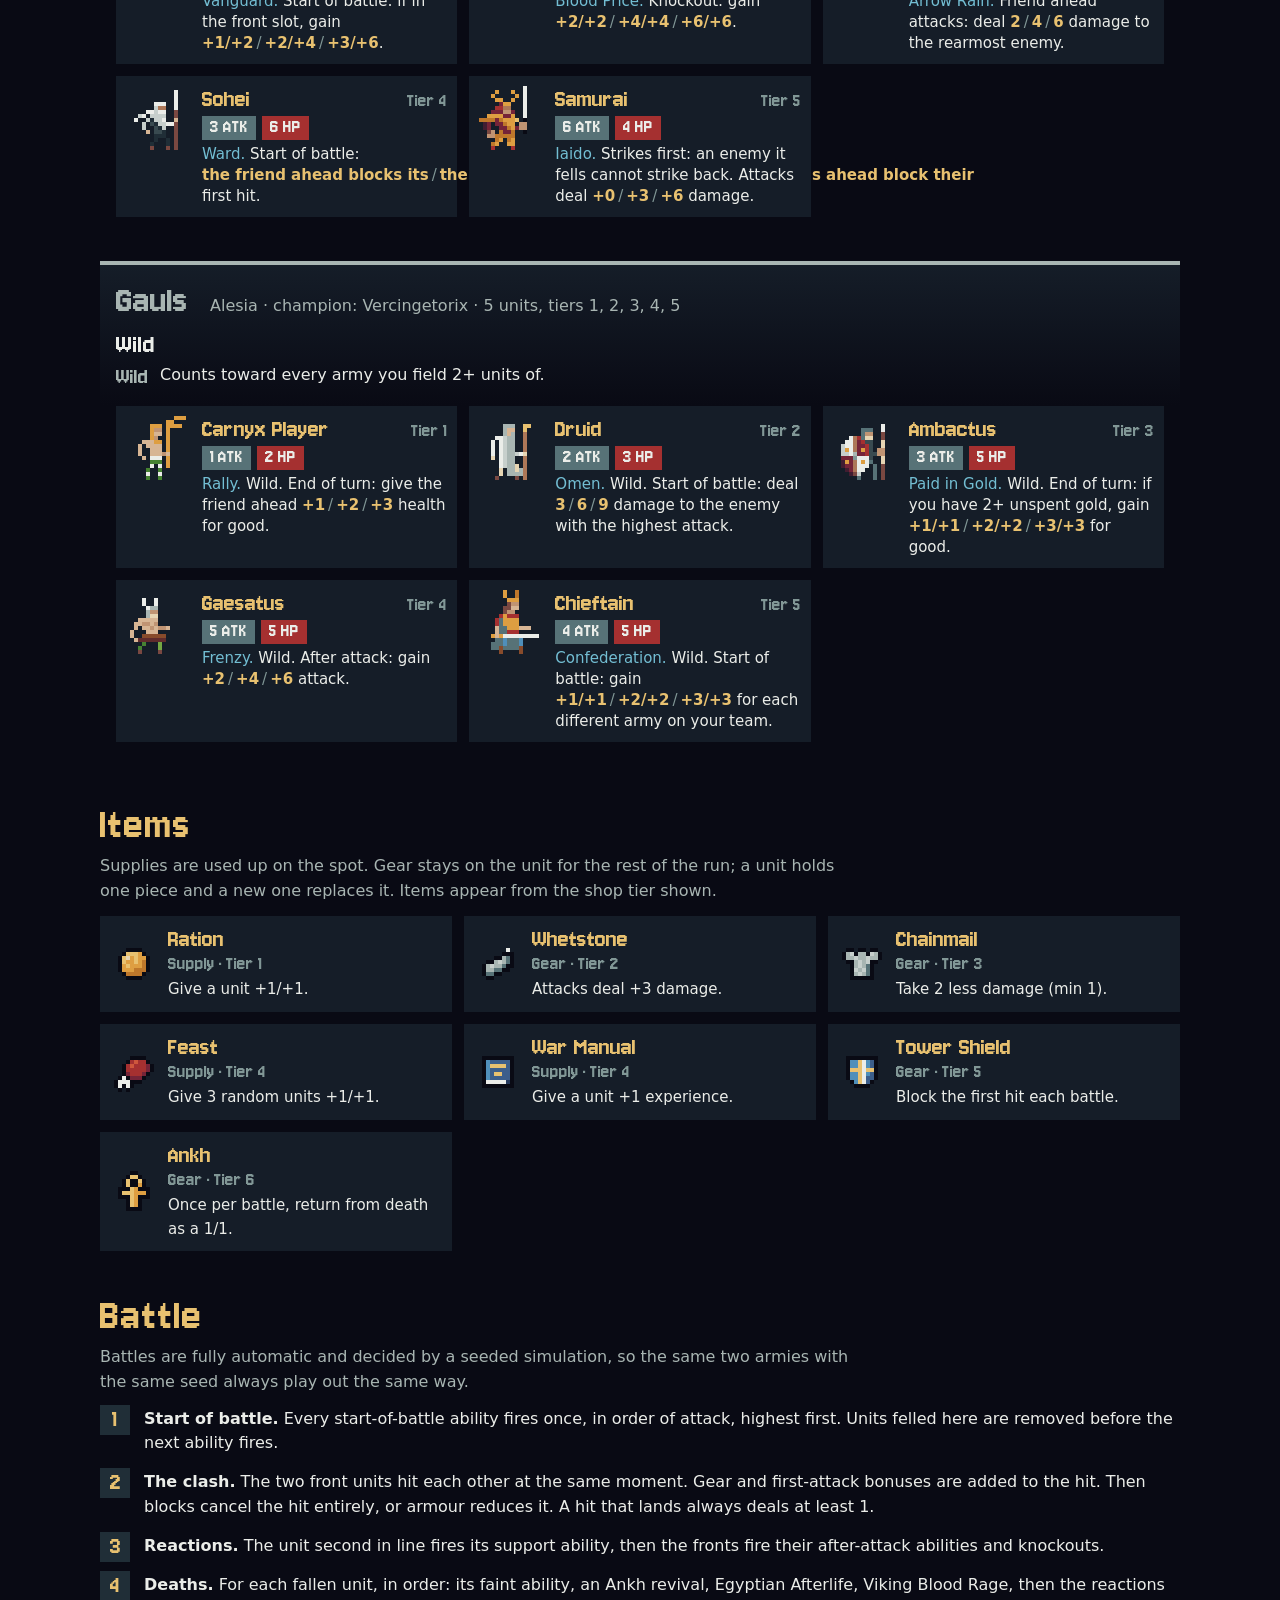
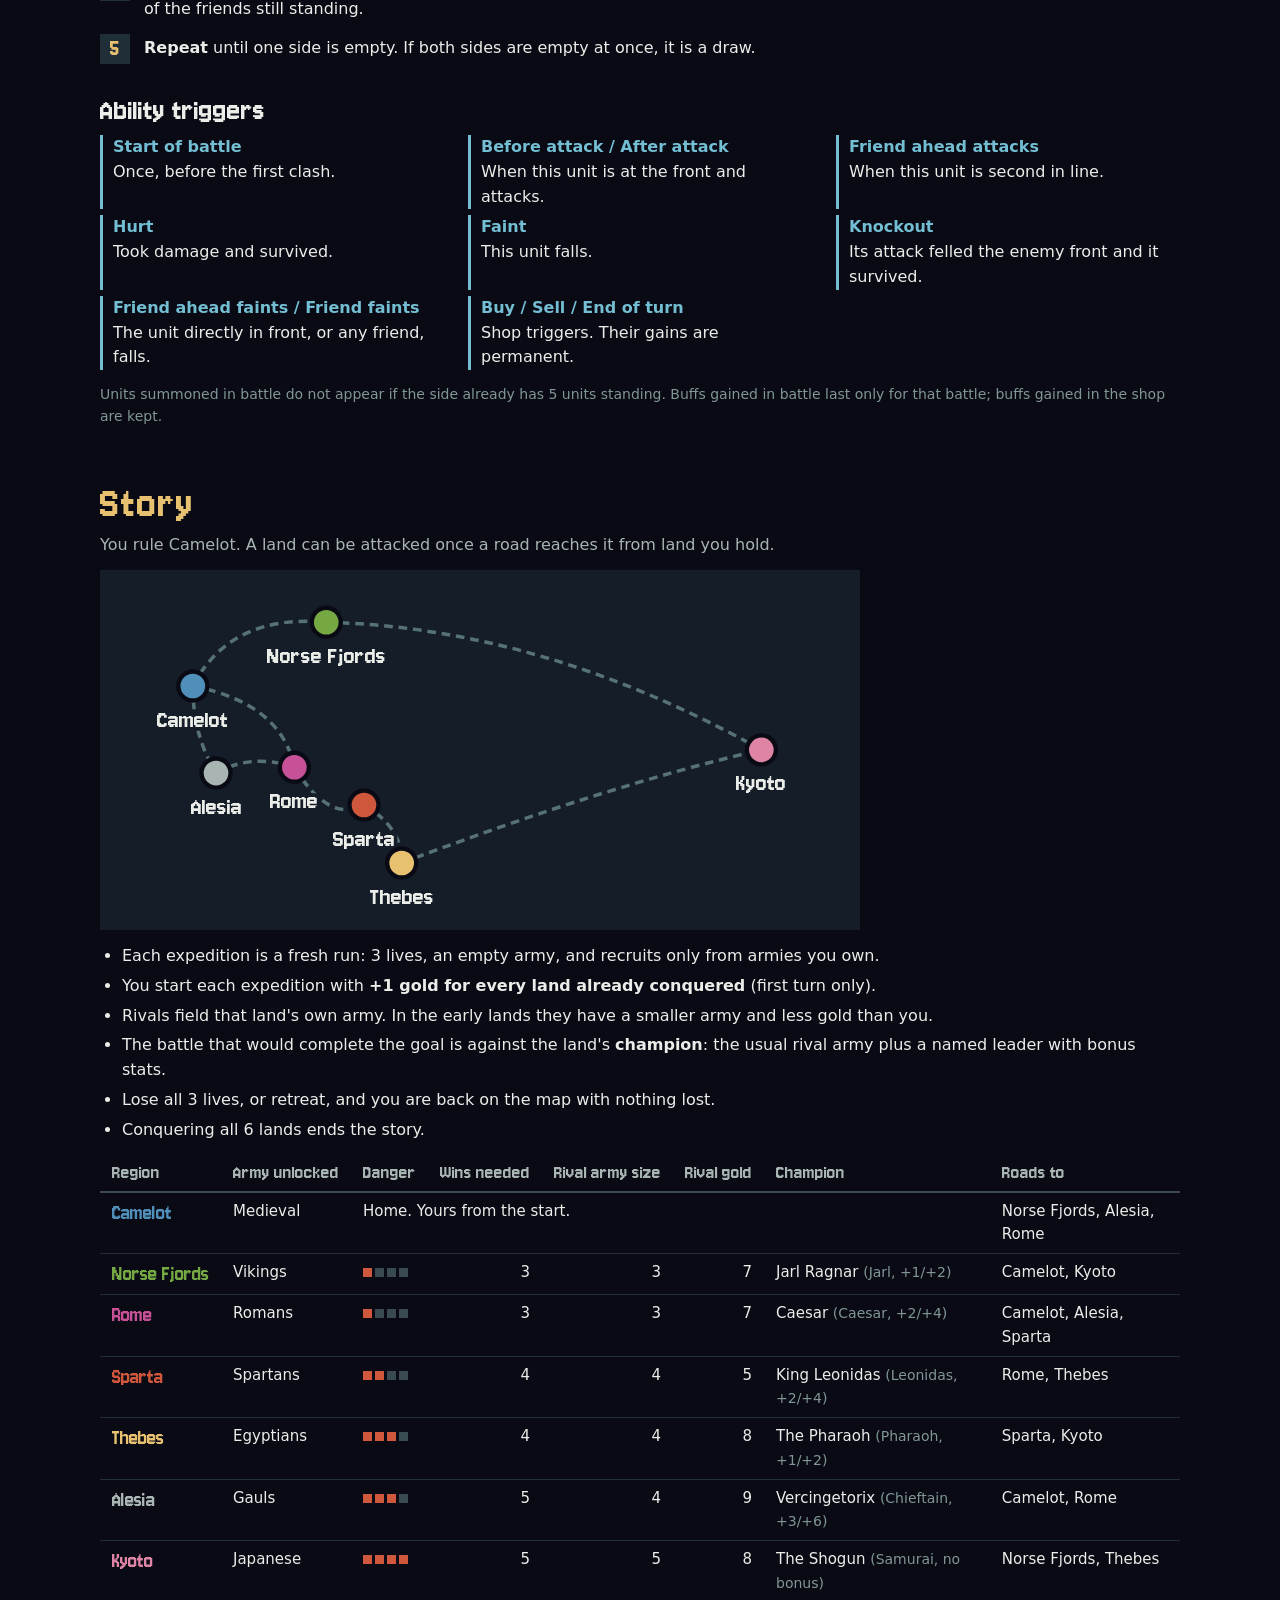
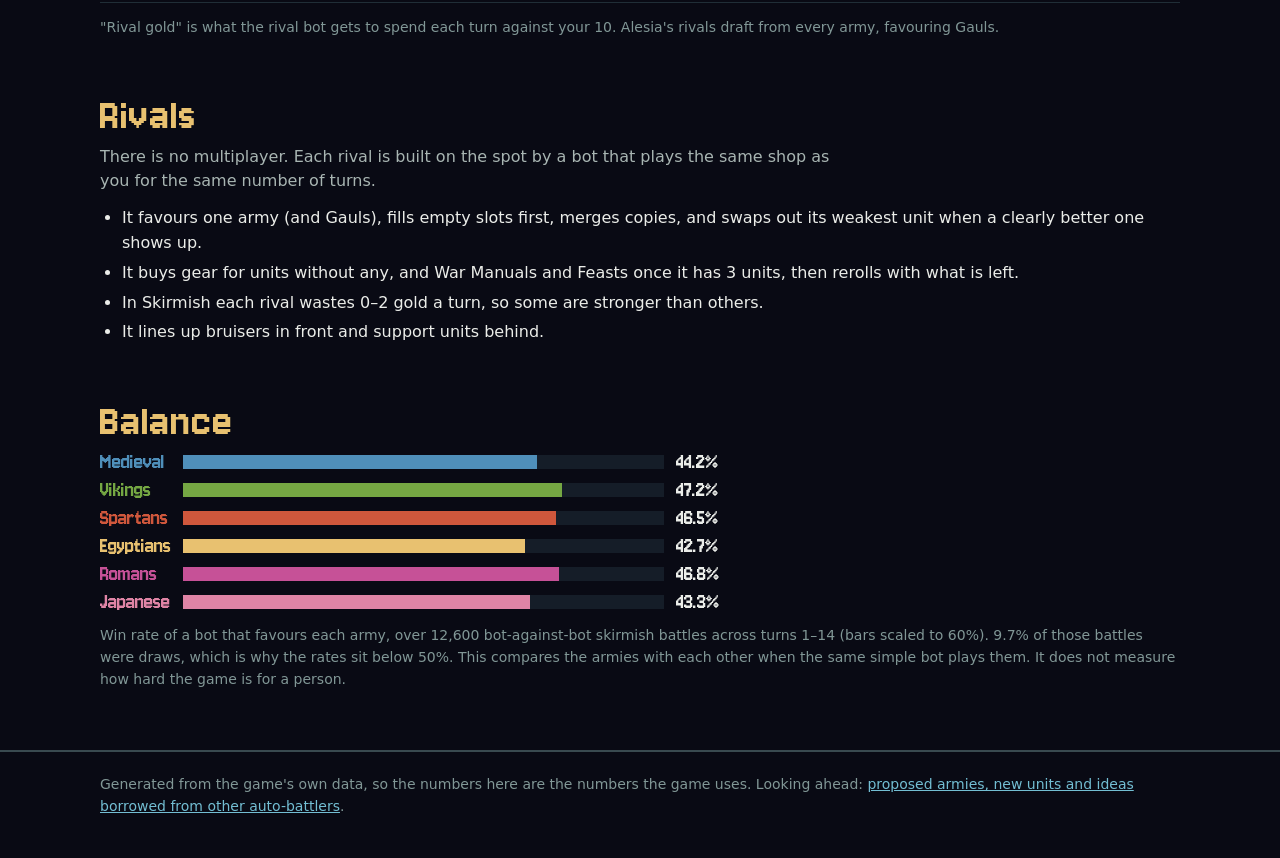
==== commit 52e9d22d: "Rename the Mercenaries to Gauls and move their land west The wild army is now the Gauls (key `gaul`)" ====
--- a/docs/index.html
+++ b/docs/index.html
@@ -17,8 +17,8 @@
 <h1>KNIGHT KNIGHT</h1>
 <p>A pixel-art auto-battler. Draft an army from across history in the shop, line it up, and watch it fight a rival on its own. This page lists everything in the game as it stands today.</p>
 <a class="play" href="../">Play the game ▸</a>
-<ul class="facts"><li><b>6</b>armies + mercenaries</li><li><b>35</b>units</li><li><b>7</b>items</li><li><b>6</b>lands to conquer</li><li><b>2</b>modes</li></ul>
-<div class="parade"><a href="#u-peasant"><i class="spr sm" style="--x:32;--y:0" role="img" aria-label="Peasant" title="Peasant"></i></a><a href="#u-longbow"><i class="spr sm" style="--x:0;--y:0" role="img" aria-label="Longbowman" title="Longbowman"></i></a><a href="#u-knight"><i class="spr sm" style="--x:16;--y:0" role="img" aria-label="Knight" title="Knight"></i></a><a href="#u-halberdier"><i class="spr sm" style="--x:64;--y:0" role="img" aria-label="Halberdier" title="Halberdier"></i></a><a href="#u-king"><i class="spr sm" style="--x:48;--y:0" role="img" aria-label="King" title="King"></i></a><a href="#u-raider"><i class="spr sm" style="--x:0;--y:16" role="img" aria-label="Raider" title="Raider"></i></a><a href="#u-berserker"><i class="spr sm" style="--x:16;--y:16" role="img" aria-label="Berserker" title="Berserker"></i></a><a href="#u-huscarl"><i class="spr sm" style="--x:32;--y:16" role="img" aria-label="Huscarl" title="Huscarl"></i></a><a href="#u-skald"><i class="spr sm" style="--x:64;--y:16" role="img" aria-label="Skald" title="Skald"></i></a><a href="#u-jarl"><i class="spr sm" style="--x:48;--y:16" role="img" aria-label="Jarl" title="Jarl"></i></a><a href="#u-peltast"><i class="spr sm" style="--x:48;--y:32" role="img" aria-label="Peltast" title="Peltast"></i></a><a href="#u-hoplite"><i class="spr sm" style="--x:0;--y:32" role="img" aria-label="Hoplite" title="Hoplite"></i></a><a href="#u-phalangite"><i class="spr sm" style="--x:16;--y:32" role="img" aria-label="Phalangite" title="Phalangite"></i></a><a href="#u-lochagos"><i class="spr sm" style="--x:64;--y:32" role="img" aria-label="Lochagos" title="Lochagos"></i></a><a href="#u-leonidas"><i class="spr sm" style="--x:32;--y:32" role="img" aria-label="Leonidas" title="Leonidas"></i></a><a href="#u-laborer"><i class="spr sm" style="--x:0;--y:48" role="img" aria-label="Laborer" title="Laborer"></i></a><a href="#u-medjay"><i class="spr sm" style="--x:48;--y:48" role="img" aria-label="Medjay" title="Medjay"></i></a><a href="#u-priest"><i class="spr sm" style="--x:16;--y:48" role="img" aria-label="Priest of Set" title="Priest of Set"></i></a><a href="#u-cleopatra"><i class="spr sm" style="--x:64;--y:48" role="img" aria-label="Cleopatra" title="Cleopatra"></i></a><a href="#u-pharaoh"><i class="spr sm" style="--x:32;--y:48" role="img" aria-label="Pharaoh" title="Pharaoh"></i></a><a href="#u-velite"><i class="spr sm" style="--x:48;--y:64" role="img" aria-label="Velite" title="Velite"></i></a><a href="#u-legionary"><i class="spr sm" style="--x:0;--y:64" role="img" aria-label="Legionary" title="Legionary"></i></a><a href="#u-aquilifer"><i class="spr sm" style="--x:32;--y:64" role="img" aria-label="Aquilifer" title="Aquilifer"></i></a><a href="#u-centurion"><i class="spr sm" style="--x:16;--y:64" role="img" aria-label="Centurion" title="Centurion"></i></a><a href="#u-caesar"><i class="spr sm" style="--x:64;--y:64" role="img" aria-label="Caesar" title="Caesar"></i></a><a href="#u-ashigaru"><i class="spr sm" style="--x:48;--y:80" role="img" aria-label="Ashigaru" title="Ashigaru"></i></a><a href="#u-ronin"><i class="spr sm" style="--x:0;--y:80" role="img" aria-label="Ronin" title="Ronin"></i></a><a href="#u-yumi"><i class="spr sm" style="--x:32;--y:80" role="img" aria-label="Yumi Archer" title="Yumi Archer"></i></a><a href="#u-sohei"><i class="spr sm" style="--x:64;--y:80" role="img" aria-label="Sohei" title="Sohei"></i></a><a href="#u-samurai"><i class="spr sm" style="--x:16;--y:80" role="img" aria-label="Samurai" title="Samurai"></i></a><a href="#u-carnyx"><i class="spr sm" style="--x:64;--y:96" role="img" aria-label="Carnyx Player" title="Carnyx Player"></i></a><a href="#u-druid"><i class="spr sm" style="--x:16;--y:96" role="img" aria-label="Druid" title="Druid"></i></a><a href="#u-sellsword"><i class="spr sm" style="--x:32;--y:96" role="img" aria-label="Sellsword" title="Sellsword"></i></a><a href="#u-barbarian"><i class="spr sm" style="--x:0;--y:96" role="img" aria-label="Barbarian" title="Barbarian"></i></a><a href="#u-chieftain"><i class="spr sm" style="--x:48;--y:96" role="img" aria-label="Chieftain" title="Chieftain"></i></a></div>
+<ul class="facts"><li><b>6</b>armies + the wild Gauls</li><li><b>35</b>units</li><li><b>7</b>items</li><li><b>6</b>lands to conquer</li><li><b>2</b>modes</li></ul>
+<div class="parade"><a href="#u-peasant"><i class="spr sm" style="--x:32;--y:0" role="img" aria-label="Peasant" title="Peasant"></i></a><a href="#u-longbow"><i class="spr sm" style="--x:0;--y:0" role="img" aria-label="Longbowman" title="Longbowman"></i></a><a href="#u-knight"><i class="spr sm" style="--x:16;--y:0" role="img" aria-label="Knight" title="Knight"></i></a><a href="#u-halberdier"><i class="spr sm" style="--x:64;--y:0" role="img" aria-label="Halberdier" title="Halberdier"></i></a><a href="#u-king"><i class="spr sm" style="--x:48;--y:0" role="img" aria-label="King" title="King"></i></a><a href="#u-raider"><i class="spr sm" style="--x:0;--y:16" role="img" aria-label="Raider" title="Raider"></i></a><a href="#u-berserker"><i class="spr sm" style="--x:16;--y:16" role="img" aria-label="Berserker" title="Berserker"></i></a><a href="#u-huscarl"><i class="spr sm" style="--x:32;--y:16" role="img" aria-label="Huscarl" title="Huscarl"></i></a><a href="#u-skald"><i class="spr sm" style="--x:64;--y:16" role="img" aria-label="Skald" title="Skald"></i></a><a href="#u-jarl"><i class="spr sm" style="--x:48;--y:16" role="img" aria-label="Jarl" title="Jarl"></i></a><a href="#u-peltast"><i class="spr sm" style="--x:48;--y:32" role="img" aria-label="Peltast" title="Peltast"></i></a><a href="#u-hoplite"><i class="spr sm" style="--x:0;--y:32" role="img" aria-label="Hoplite" title="Hoplite"></i></a><a href="#u-phalangite"><i class="spr sm" style="--x:16;--y:32" role="img" aria-label="Phalangite" title="Phalangite"></i></a><a href="#u-lochagos"><i class="spr sm" style="--x:64;--y:32" role="img" aria-label="Lochagos" title="Lochagos"></i></a><a href="#u-leonidas"><i class="spr sm" style="--x:32;--y:32" role="img" aria-label="Leonidas" title="Leonidas"></i></a><a href="#u-laborer"><i class="spr sm" style="--x:0;--y:48" role="img" aria-label="Laborer" title="Laborer"></i></a><a href="#u-medjay"><i class="spr sm" style="--x:48;--y:48" role="img" aria-label="Medjay" title="Medjay"></i></a><a href="#u-priest"><i class="spr sm" style="--x:16;--y:48" role="img" aria-label="Priest of Set" title="Priest of Set"></i></a><a href="#u-cleopatra"><i class="spr sm" style="--x:64;--y:48" role="img" aria-label="Cleopatra" title="Cleopatra"></i></a><a href="#u-pharaoh"><i class="spr sm" style="--x:32;--y:48" role="img" aria-label="Pharaoh" title="Pharaoh"></i></a><a href="#u-velite"><i class="spr sm" style="--x:48;--y:64" role="img" aria-label="Velite" title="Velite"></i></a><a href="#u-legionary"><i class="spr sm" style="--x:0;--y:64" role="img" aria-label="Legionary" title="Legionary"></i></a><a href="#u-aquilifer"><i class="spr sm" style="--x:32;--y:64" role="img" aria-label="Aquilifer" title="Aquilifer"></i></a><a href="#u-centurion"><i class="spr sm" style="--x:16;--y:64" role="img" aria-label="Centurion" title="Centurion"></i></a><a href="#u-caesar"><i class="spr sm" style="--x:64;--y:64" role="img" aria-label="Caesar" title="Caesar"></i></a><a href="#u-ashigaru"><i class="spr sm" style="--x:48;--y:80" role="img" aria-label="Ashigaru" title="Ashigaru"></i></a><a href="#u-ronin"><i class="spr sm" style="--x:0;--y:80" role="img" aria-label="Ronin" title="Ronin"></i></a><a href="#u-yumi"><i class="spr sm" style="--x:32;--y:80" role="img" aria-label="Yumi Archer" title="Yumi Archer"></i></a><a href="#u-sohei"><i class="spr sm" style="--x:64;--y:80" role="img" aria-label="Sohei" title="Sohei"></i></a><a href="#u-samurai"><i class="spr sm" style="--x:16;--y:80" role="img" aria-label="Samurai" title="Samurai"></i></a><a href="#u-carnyx"><i class="spr sm" style="--x:64;--y:96" role="img" aria-label="Carnyx Player" title="Carnyx Player"></i></a><a href="#u-druid"><i class="spr sm" style="--x:16;--y:96" role="img" aria-label="Druid" title="Druid"></i></a><a href="#u-ambactus"><i class="spr sm" style="--x:32;--y:96" role="img" aria-label="Ambactus" title="Ambactus"></i></a><a href="#u-gaesatus"><i class="spr sm" style="--x:0;--y:96" role="img" aria-label="Gaesatus" title="Gaesatus"></i></a><a href="#u-chieftain"><i class="spr sm" style="--x:48;--y:96" role="img" aria-label="Chieftain" title="Chieftain"></i></a></div>
 </div></header>
 <main class="wrap">
 
@@ -56,7 +56,7 @@
 <section id="armies">
 <h2>Armies</h2>
 <p class="lead">Field <b>2</b> units of the same army to switch on its bonus, and <b>4</b> to improve it. Copies of the same unit count. Stats are shown as base attack and health at level 1.</p>
-<p class="lead">Mercenaries are wild: each one counts toward every army you field 2+ units of, and gets those armies' bonuses itself. A mercenary cannot switch a bonus on alone.</p>
+<p class="lead">Gauls are wild: each one counts toward every army you field 2+ units of, and gets those armies' bonuses itself. A Gaul cannot switch a bonus on alone.</p>
 <div class="army" id="medieval" style="--c:#4f8fba"><header><h3>Medieval</h3>
 <span class="home">Camelot · your starting army in Story · 5 units, tiers 1, 2, 3, 4, 6</span></header>
 <dl class="bonus"><div class="name">Army bonus: Tithe<small>works in the shop</small></div><dt>2 units</dt><dd>+1 gold at the start of every turn.</dd><dt>4 units</dt><dd>+3 gold at the start of every turn.</dd></dl>
@@ -111,13 +111,13 @@
 <p class="stats"><b class="atk">1 ATK</b><b class="hp">3 HP</b></p><p><em>Arrow Rain.</em> Friend ahead attacks: deal <b class="lv">2<i>/</i>4<i>/</i>6</b> damage to the rearmost enemy.</p></div></article><article class="unit" id="u-sohei"><i class="spr" style="--x:64;--y:80" role="img" aria-label="Sohei" title="Sohei"></i><div><h4>Sohei<span class="tier">Tier 4</span></h4>
 <p class="stats"><b class="atk">3 ATK</b><b class="hp">6 HP</b></p><p><em>Ward.</em> Start of battle: <b class="lv">the friend ahead blocks its<i>/</i>the 2 friends ahead block their<i>/</i>the 3 friends ahead block their</b> first hit.</p></div></article><article class="unit" id="u-samurai"><i class="spr" style="--x:16;--y:80" role="img" aria-label="Samurai" title="Samurai"></i><div><h4>Samurai<span class="tier">Tier 5</span></h4>
 <p class="stats"><b class="atk">6 ATK</b><b class="hp">4 HP</b></p><p><em>Iaido.</em> Strikes first: an enemy it fells cannot strike back. Attacks deal <b class="lv">+0<i>/</i>+3<i>/</i>+6</b> damage.</p></div></article></div></div>
-<div class="army" id="merc" style="--c:#a8b5b2"><header><h3>Mercenaries</h3>
-<span class="home">Samarkand · champion: The Warlord · 5 units, tiers 1, 2, 3, 4, 5</span></header>
+<div class="army" id="gaul" style="--c:#a8b5b2"><header><h3>Gauls</h3>
+<span class="home">Alesia · champion: Vercingetorix · 5 units, tiers 1, 2, 3, 4, 5</span></header>
 <dl class="bonus"><div class="name">Wild</div><dt>Wild</dt><dd>Counts toward every army you field 2+ units of.</dd></dl>
 <div class="units"><article class="unit" id="u-carnyx"><i class="spr" style="--x:64;--y:96" role="img" aria-label="Carnyx Player" title="Carnyx Player"></i><div><h4>Carnyx Player<span class="tier">Tier 1</span></h4>
 <p class="stats"><b class="atk">1 ATK</b><b class="hp">2 HP</b></p><p><em>Rally.</em> Wild. End of turn: give the friend ahead <b class="lv">+1<i>/</i>+2<i>/</i>+3</b> health for good.</p></div></article><article class="unit" id="u-druid"><i class="spr" style="--x:16;--y:96" role="img" aria-label="Druid" title="Druid"></i><div><h4>Druid<span class="tier">Tier 2</span></h4>
-<p class="stats"><b class="atk">2 ATK</b><b class="hp">3 HP</b></p><p><em>Omen.</em> Wild. Start of battle: deal <b class="lv">3<i>/</i>6<i>/</i>9</b> damage to the enemy with the highest attack.</p></div></article><article class="unit" id="u-sellsword"><i class="spr" style="--x:32;--y:96" role="img" aria-label="Sellsword" title="Sellsword"></i><div><h4>Sellsword<span class="tier">Tier 3</span></h4>
-<p class="stats"><b class="atk">3 ATK</b><b class="hp">5 HP</b></p><p><em>Paid in Gold.</em> Wild. End of turn: if you have 2+ unspent gold, gain <b class="lv">+1/+1<i>/</i>+2/+2<i>/</i>+3/+3</b> for good.</p></div></article><article class="unit" id="u-barbarian"><i class="spr" style="--x:0;--y:96" role="img" aria-label="Barbarian" title="Barbarian"></i><div><h4>Barbarian<span class="tier">Tier 4</span></h4>
+<p class="stats"><b class="atk">2 ATK</b><b class="hp">3 HP</b></p><p><em>Omen.</em> Wild. Start of battle: deal <b class="lv">3<i>/</i>6<i>/</i>9</b> damage to the enemy with the highest attack.</p></div></article><article class="unit" id="u-ambactus"><i class="spr" style="--x:32;--y:96" role="img" aria-label="Ambactus" title="Ambactus"></i><div><h4>Ambactus<span class="tier">Tier 3</span></h4>
+<p class="stats"><b class="atk">3 ATK</b><b class="hp">5 HP</b></p><p><em>Paid in Gold.</em> Wild. End of turn: if you have 2+ unspent gold, gain <b class="lv">+1/+1<i>/</i>+2/+2<i>/</i>+3/+3</b> for good.</p></div></article><article class="unit" id="u-gaesatus"><i class="spr" style="--x:0;--y:96" role="img" aria-label="Gaesatus" title="Gaesatus"></i><div><h4>Gaesatus<span class="tier">Tier 4</span></h4>
 <p class="stats"><b class="atk">5 ATK</b><b class="hp">5 HP</b></p><p><em>Frenzy.</em> Wild. After attack: gain <b class="lv">+2<i>/</i>+4<i>/</i>+6</b> attack.</p></div></article><article class="unit" id="u-chieftain"><i class="spr" style="--x:48;--y:96" role="img" aria-label="Chieftain" title="Chieftain"></i><div><h4>Chieftain<span class="tier">Tier 5</span></h4>
 <p class="stats"><b class="atk">4 ATK</b><b class="hp">5 HP</b></p><p><em>Confederation.</em> Wild. Start of battle: gain <b class="lv">+1/+1<i>/</i>+2/+2<i>/</i>+3/+3</b> for each different army on your team.</p></div></article></div></div>
 </section>
@@ -155,7 +155,7 @@
 <section id="story">
 <h2>Story</h2>
 <p class="lead">You rule Camelot. A land can be attacked once a road reaches it from land you hold.</p>
-<svg class="map" viewBox="62 20 262 124" role="img" aria-label="Route map of the story regions"><path d="M94 60Q107 35 140 38" fill="none" stroke="#577277" stroke-width="1.2" stroke-dasharray="3 2"/><path d="M94 60Q108.5 86 129 88" fill="none" stroke="#577277" stroke-width="1.2" stroke-dasharray="3 2"/><path d="M129 88Q141 107.5 153 101" fill="none" stroke="#577277" stroke-width="1.2" stroke-dasharray="3 2"/><path d="M153 101Q166.5 109 166 121" fill="none" stroke="#577277" stroke-width="1.2" stroke-dasharray="3 2"/><path d="M140 38Q185 29 218 72" fill="none" stroke="#577277" stroke-width="1.2" stroke-dasharray="3 2"/><path d="M153 101Q186.5 97.5 218 72" fill="none" stroke="#577277" stroke-width="1.2" stroke-dasharray="3 2"/><path d="M166 121Q204 111.5 218 72" fill="none" stroke="#577277" stroke-width="1.2" stroke-dasharray="3 2"/><path d="M218 72Q262 59 290 82" fill="none" stroke="#577277" stroke-width="1.2" stroke-dasharray="3 2"/><circle cx="94" cy="60" r="5" fill="#4f8fba" stroke="#090a14" stroke-width="1.5"/><text x="94" y="74" text-anchor="middle">Camelot</text><circle cx="140" cy="38" r="5" fill="#75a743" stroke="#090a14" stroke-width="1.5"/><text x="140" y="52" text-anchor="middle">Norse Fjords</text><circle cx="129" cy="88" r="5" fill="#c65197" stroke="#090a14" stroke-width="1.5"/><text x="129" y="102" text-anchor="middle">Rome</text><circle cx="153" cy="101" r="5" fill="#cf573c" stroke="#090a14" stroke-width="1.5"/><text x="153" y="115" text-anchor="middle">Sparta</text><circle cx="166" cy="121" r="5" fill="#e8c170" stroke="#090a14" stroke-width="1.5"/><text x="166" y="135" text-anchor="middle">Thebes</text><circle cx="218" cy="72" r="5" fill="#a8b5b2" stroke="#090a14" stroke-width="1.5"/><text x="218" y="86" text-anchor="middle">Samarkand</text><circle cx="290" cy="82" r="5" fill="#df84a5" stroke="#090a14" stroke-width="1.5"/><text x="290" y="96" text-anchor="middle">Kyoto</text></svg>
+<svg class="map" viewBox="62 20 262 124" role="img" aria-label="Route map of the story regions"><path d="M94 60Q107 35 140 38" fill="none" stroke="#577277" stroke-width="1.2" stroke-dasharray="3 2"/><path d="M94 60Q94 77 102 90" fill="none" stroke="#577277" stroke-width="1.2" stroke-dasharray="3 2"/><path d="M94 60Q124.5 66 129 88" fill="none" stroke="#577277" stroke-width="1.2" stroke-dasharray="3 2"/><path d="M102 90Q114.5 83 129 88" fill="none" stroke="#577277" stroke-width="1.2" stroke-dasharray="3 2"/><path d="M129 88Q141 107.5 153 101" fill="none" stroke="#577277" stroke-width="1.2" stroke-dasharray="3 2"/><path d="M153 101Q166.5 109 166 121" fill="none" stroke="#577277" stroke-width="1.2" stroke-dasharray="3 2"/><path d="M140 38Q215 40 290 82" fill="none" stroke="#577277" stroke-width="1.2" stroke-dasharray="3 2"/><path d="M166 121Q236 94.5 290 82" fill="none" stroke="#577277" stroke-width="1.2" stroke-dasharray="3 2"/><circle cx="94" cy="60" r="5" fill="#4f8fba" stroke="#090a14" stroke-width="1.5"/><text x="94" y="74" text-anchor="middle">Camelot</text><circle cx="140" cy="38" r="5" fill="#75a743" stroke="#090a14" stroke-width="1.5"/><text x="140" y="52" text-anchor="middle">Norse Fjords</text><circle cx="129" cy="88" r="5" fill="#c65197" stroke="#090a14" stroke-width="1.5"/><text x="129" y="102" text-anchor="middle">Rome</text><circle cx="153" cy="101" r="5" fill="#cf573c" stroke="#090a14" stroke-width="1.5"/><text x="153" y="115" text-anchor="middle">Sparta</text><circle cx="166" cy="121" r="5" fill="#e8c170" stroke="#090a14" stroke-width="1.5"/><text x="166" y="135" text-anchor="middle">Thebes</text><circle cx="102" cy="90" r="5" fill="#a8b5b2" stroke="#090a14" stroke-width="1.5"/><text x="102" y="104" text-anchor="middle">Alesia</text><circle cx="290" cy="82" r="5" fill="#df84a5" stroke="#090a14" stroke-width="1.5"/><text x="290" y="96" text-anchor="middle">Kyoto</text></svg>
 <ul>
 <li>Each expedition is a fresh run: 3 lives, an empty army, and recruits only from armies you own.</li>
 <li>You start each expedition with <b>+1 gold for every land already conquered</b> (first turn only).</li>
@@ -164,15 +164,15 @@
 <li>Lose all 3 lives, or retreat, and you are back on the map with nothing lost.</li>
 <li>Conquering all 6 lands ends the story.</li>
 </ul>
-<div class="scroll"><table><tr><th>Region</th><th>Army unlocked</th><th>Danger</th><th class="n">Wins needed</th><th class="n">Rival army size</th><th class="n">Rival gold</th><th>Champion</th><th>Roads to</th></tr><tr><td class="k" style="color:#4f8fba">Camelot</td><td>Medieval</td><td colspan="5">Home. Yours from the start.</td><td>Norse Fjords, Rome</td></tr><tr><td class="k" style="color:#75a743">Norse Fjords</td><td>Vikings</td><td><span class="pips" title="Danger 1 of 4"><i class="on"></i><i class=""></i><i class=""></i><i class=""></i></span></td><td class="n">3</td><td class="n">3</td><td class="n">7</td><td>Jarl Ragnar <span class="note">(Jarl, +1/+2)</span></td><td>Camelot, Samarkand</td></tr><tr><td class="k" style="color:#c65197">Rome</td><td>Romans</td><td><span class="pips" title="Danger 1 of 4"><i class="on"></i><i class=""></i><i class=""></i><i class=""></i></span></td><td class="n">3</td><td class="n">3</td><td class="n">7</td><td>Caesar <span class="note">(Caesar, +2/+4)</span></td><td>Camelot, Sparta</td></tr><tr><td class="k" style="color:#cf573c">Sparta</td><td>Spartans</td><td><span class="pips" title="Danger 2 of 4"><i class="on"></i><i class="on"></i><i class=""></i><i class=""></i></span></td><td class="n">4</td><td class="n">4</td><td class="n">5</td><td>King Leonidas <span class="note">(Leonidas, +2/+4)</span></td><td>Rome, Thebes, Samarkand</td></tr><tr><td class="k" style="color:#e8c170">Thebes</td><td>Egyptians</td><td><span class="pips" title="Danger 3 of 4"><i class="on"></i><i class="on"></i><i class="on"></i><i class=""></i></span></td><td class="n">4</td><td class="n">4</td><td class="n">8</td><td>The Pharaoh <span class="note">(Pharaoh, +1/+2)</span></td><td>Sparta, Samarkand</td></tr><tr><td class="k" style="color:#a8b5b2">Samarkand</td><td>Mercenaries</td><td><span class="pips" title="Danger 3 of 4"><i class="on"></i><i class="on"></i><i class="on"></i><i class=""></i></span></td><td class="n">5</td><td class="n">4</td><td class="n">9</td><td>The Warlord <span class="note">(Barbarian, +4/+8)</span></td><td>Norse Fjords, Sparta, Thebes, Kyoto</td></tr><tr><td class="k" style="color:#df84a5">Kyoto</td><td>Japanese</td><td><span class="pips" title="Danger 4 of 4"><i class="on"></i><i class="on"></i><i class="on"></i><i class="on"></i></span></td><td class="n">5</td><td class="n">5</td><td class="n">8</td><td>The Shogun <span class="note">(Samurai, no bonus)</span></td><td>Samarkand</td></tr></table></div>
-<p class="note">"Rival gold" is what the rival bot gets to spend each turn against your 10. Samarkand's rivals draft from every army, favouring mercenaries.</p>
+<div class="scroll"><table><tr><th>Region</th><th>Army unlocked</th><th>Danger</th><th class="n">Wins needed</th><th class="n">Rival army size</th><th class="n">Rival gold</th><th>Champion</th><th>Roads to</th></tr><tr><td class="k" style="color:#4f8fba">Camelot</td><td>Medieval</td><td colspan="5">Home. Yours from the start.</td><td>Norse Fjords, Alesia, Rome</td></tr><tr><td class="k" style="color:#75a743">Norse Fjords</td><td>Vikings</td><td><span class="pips" title="Danger 1 of 4"><i class="on"></i><i class=""></i><i class=""></i><i class=""></i></span></td><td class="n">3</td><td class="n">3</td><td class="n">7</td><td>Jarl Ragnar <span class="note">(Jarl, +1/+2)</span></td><td>Camelot, Kyoto</td></tr><tr><td class="k" style="color:#c65197">Rome</td><td>Romans</td><td><span class="pips" title="Danger 1 of 4"><i class="on"></i><i class=""></i><i class=""></i><i class=""></i></span></td><td class="n">3</td><td class="n">3</td><td class="n">7</td><td>Caesar <span class="note">(Caesar, +2/+4)</span></td><td>Camelot, Alesia, Sparta</td></tr><tr><td class="k" style="color:#cf573c">Sparta</td><td>Spartans</td><td><span class="pips" title="Danger 2 of 4"><i class="on"></i><i class="on"></i><i class=""></i><i class=""></i></span></td><td class="n">4</td><td class="n">4</td><td class="n">5</td><td>King Leonidas <span class="note">(Leonidas, +2/+4)</span></td><td>Rome, Thebes</td></tr><tr><td class="k" style="color:#e8c170">Thebes</td><td>Egyptians</td><td><span class="pips" title="Danger 3 of 4"><i class="on"></i><i class="on"></i><i class="on"></i><i class=""></i></span></td><td class="n">4</td><td class="n">4</td><td class="n">8</td><td>The Pharaoh <span class="note">(Pharaoh, +1/+2)</span></td><td>Sparta, Kyoto</td></tr><tr><td class="k" style="color:#a8b5b2">Alesia</td><td>Gauls</td><td><span class="pips" title="Danger 3 of 4"><i class="on"></i><i class="on"></i><i class="on"></i><i class=""></i></span></td><td class="n">5</td><td class="n">4</td><td class="n">9</td><td>Vercingetorix <span class="note">(Chieftain, +3/+6)</span></td><td>Camelot, Rome</td></tr><tr><td class="k" style="color:#df84a5">Kyoto</td><td>Japanese</td><td><span class="pips" title="Danger 4 of 4"><i class="on"></i><i class="on"></i><i class="on"></i><i class="on"></i></span></td><td class="n">5</td><td class="n">5</td><td class="n">8</td><td>The Shogun <span class="note">(Samurai, no bonus)</span></td><td>Norse Fjords, Thebes</td></tr></table></div>
+<p class="note">"Rival gold" is what the rival bot gets to spend each turn against your 10. Alesia's rivals draft from every army, favouring Gauls.</p>
 </section>
 
 <section id="rivals">
 <h2>Rivals</h2>
 <p class="lead">There is no multiplayer. Each rival is built on the spot by a bot that plays the same shop as you for the same number of turns.</p>
 <ul>
-<li>It favours one army (and mercenaries), fills empty slots first, merges copies, and swaps out its weakest unit when a clearly better one shows up.</li>
+<li>It favours one army (and Gauls), fills empty slots first, merges copies, and swaps out its weakest unit when a clearly better one shows up.</li>
 <li>It buys gear for units without any, and War Manuals and Feasts once it has 3 units, then rerolls with what is left.</li>
 <li>In Skirmish each rival wastes 0–2 gold a turn, so some are stronger than others.</li>
 <li>It lines up bruisers in front and support units behind.</li>
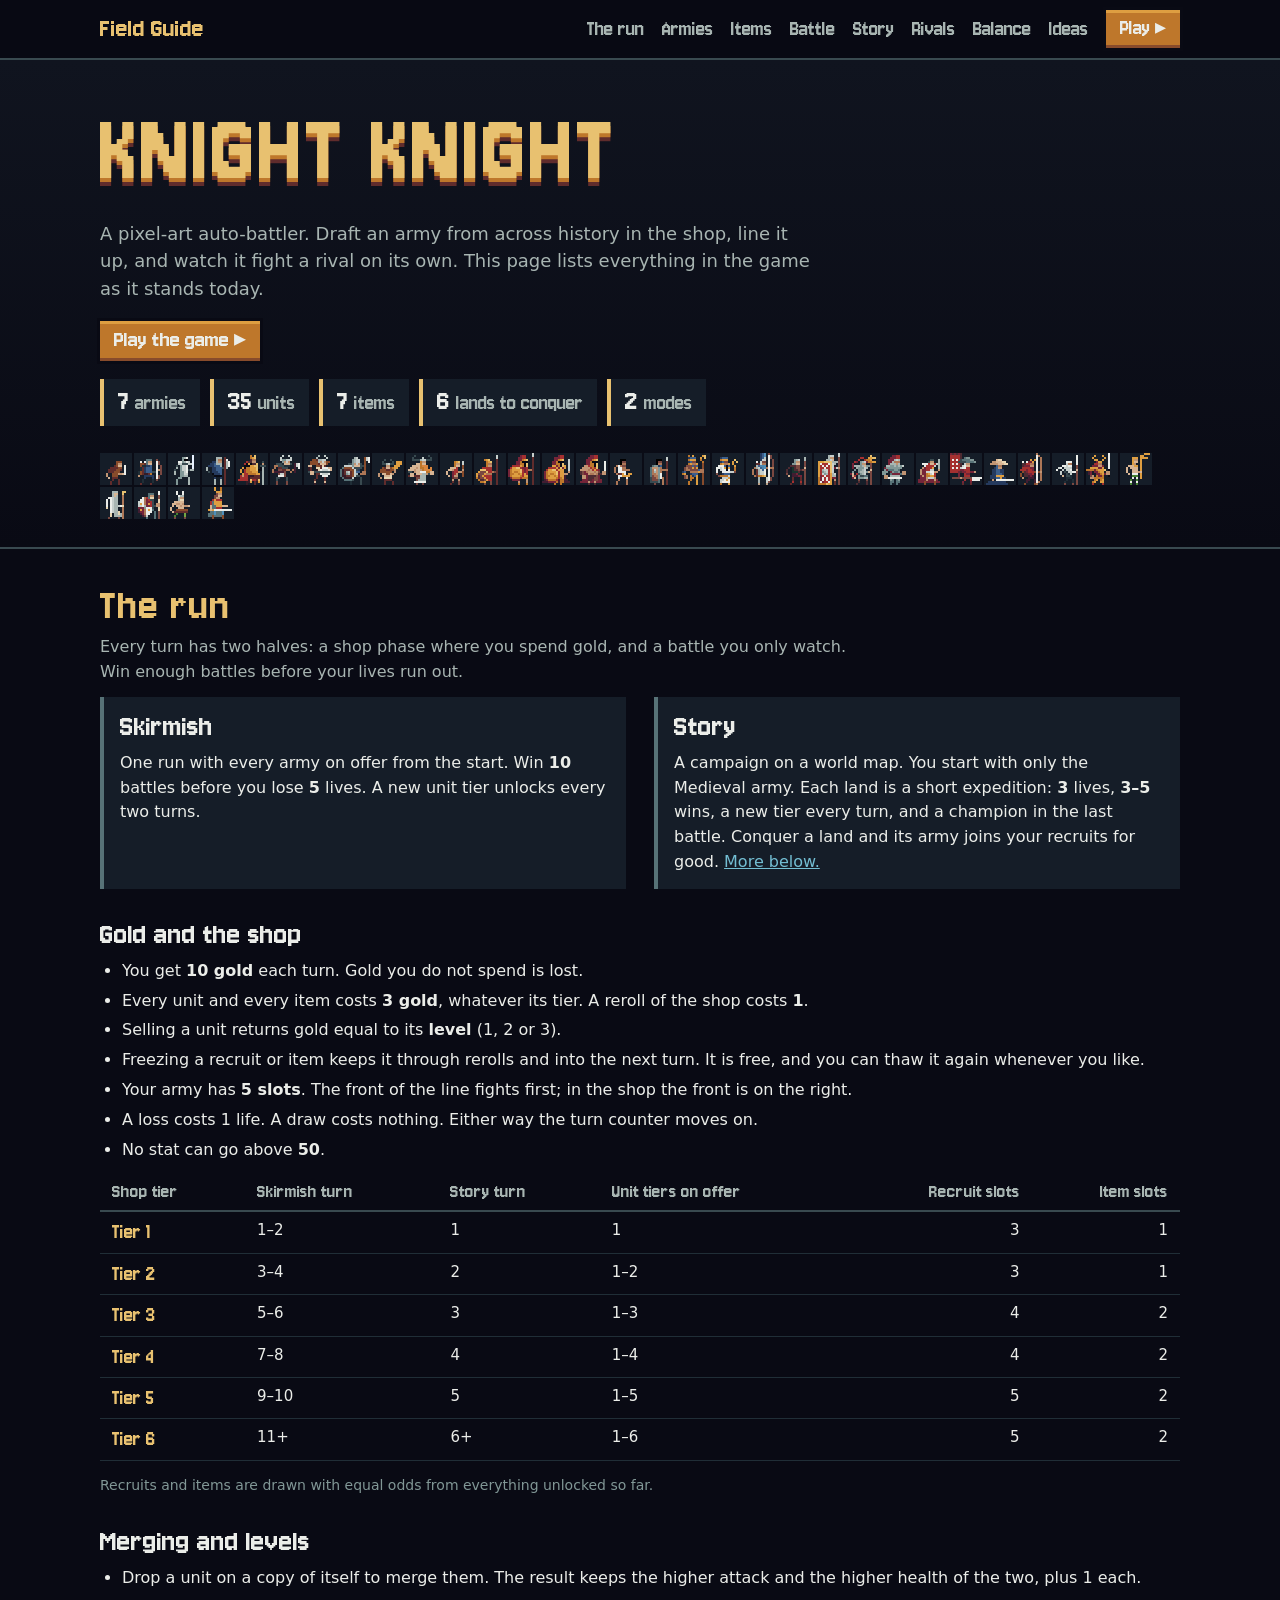
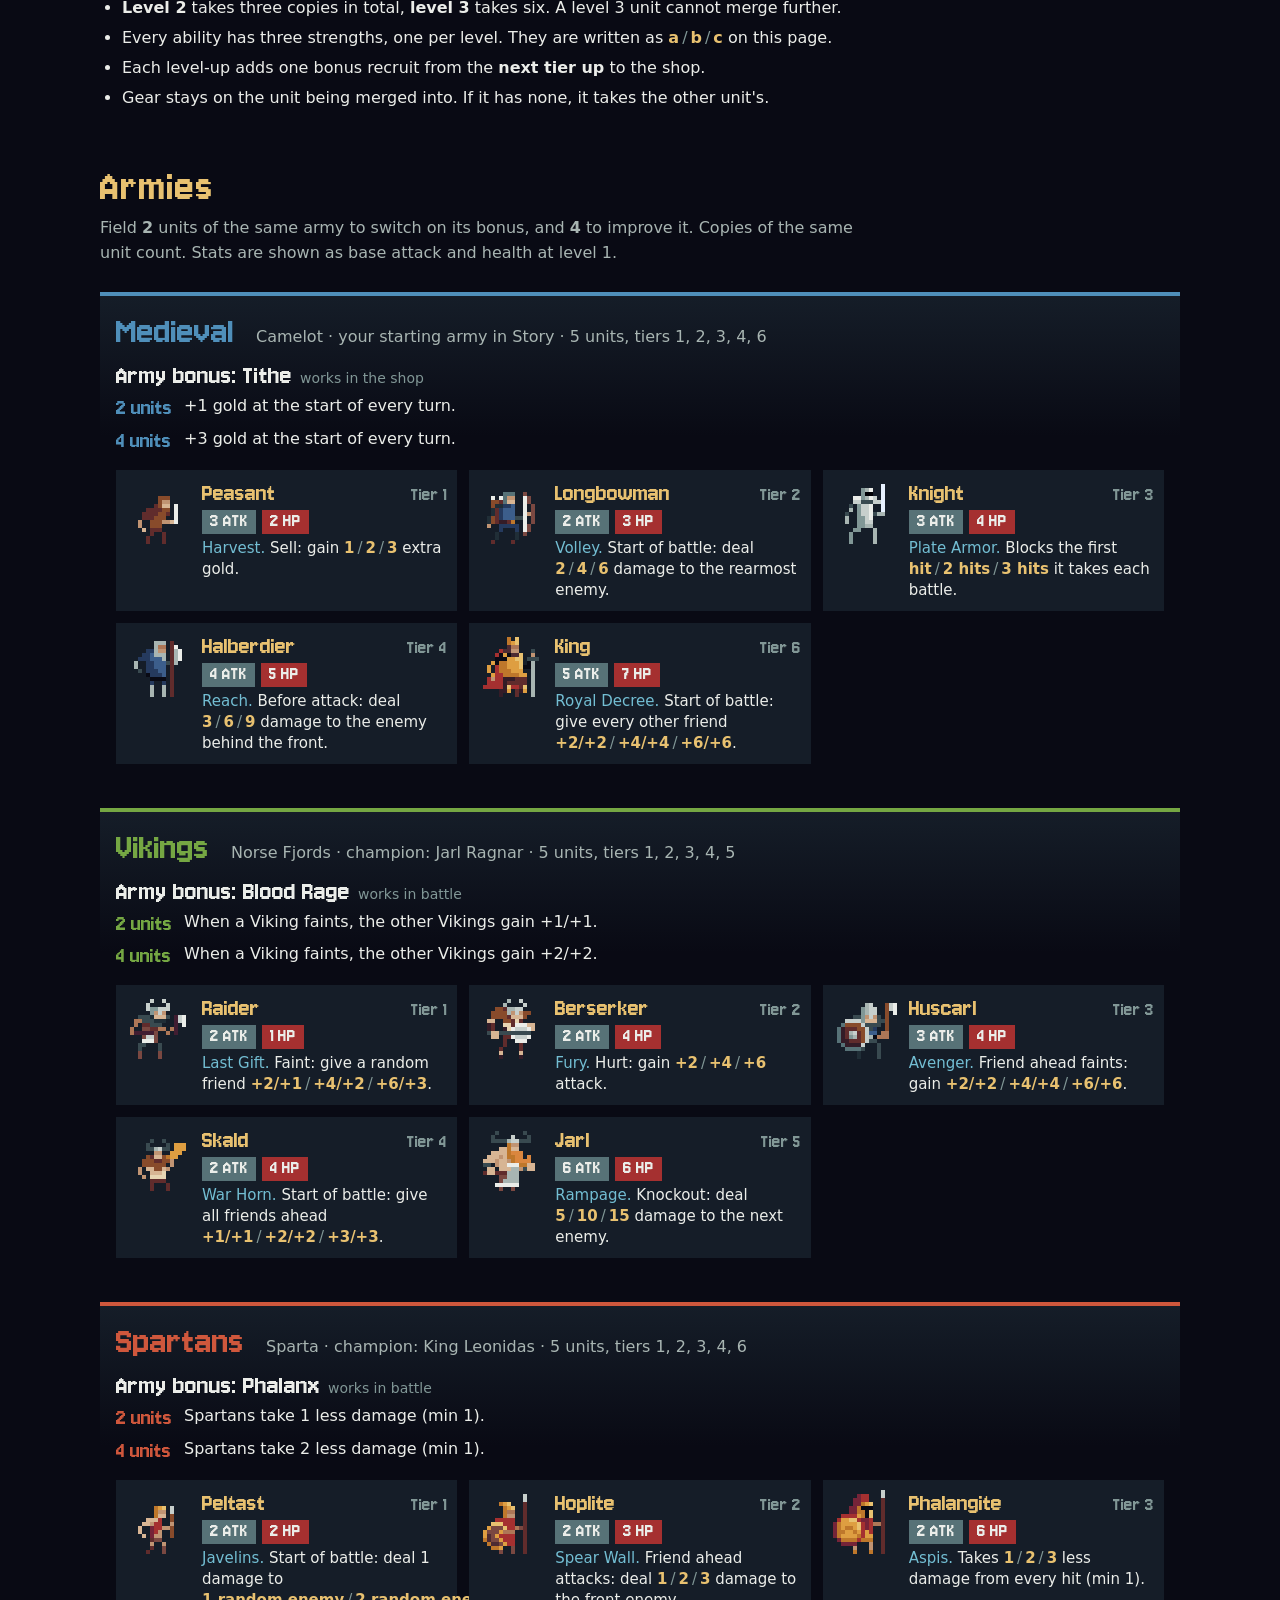
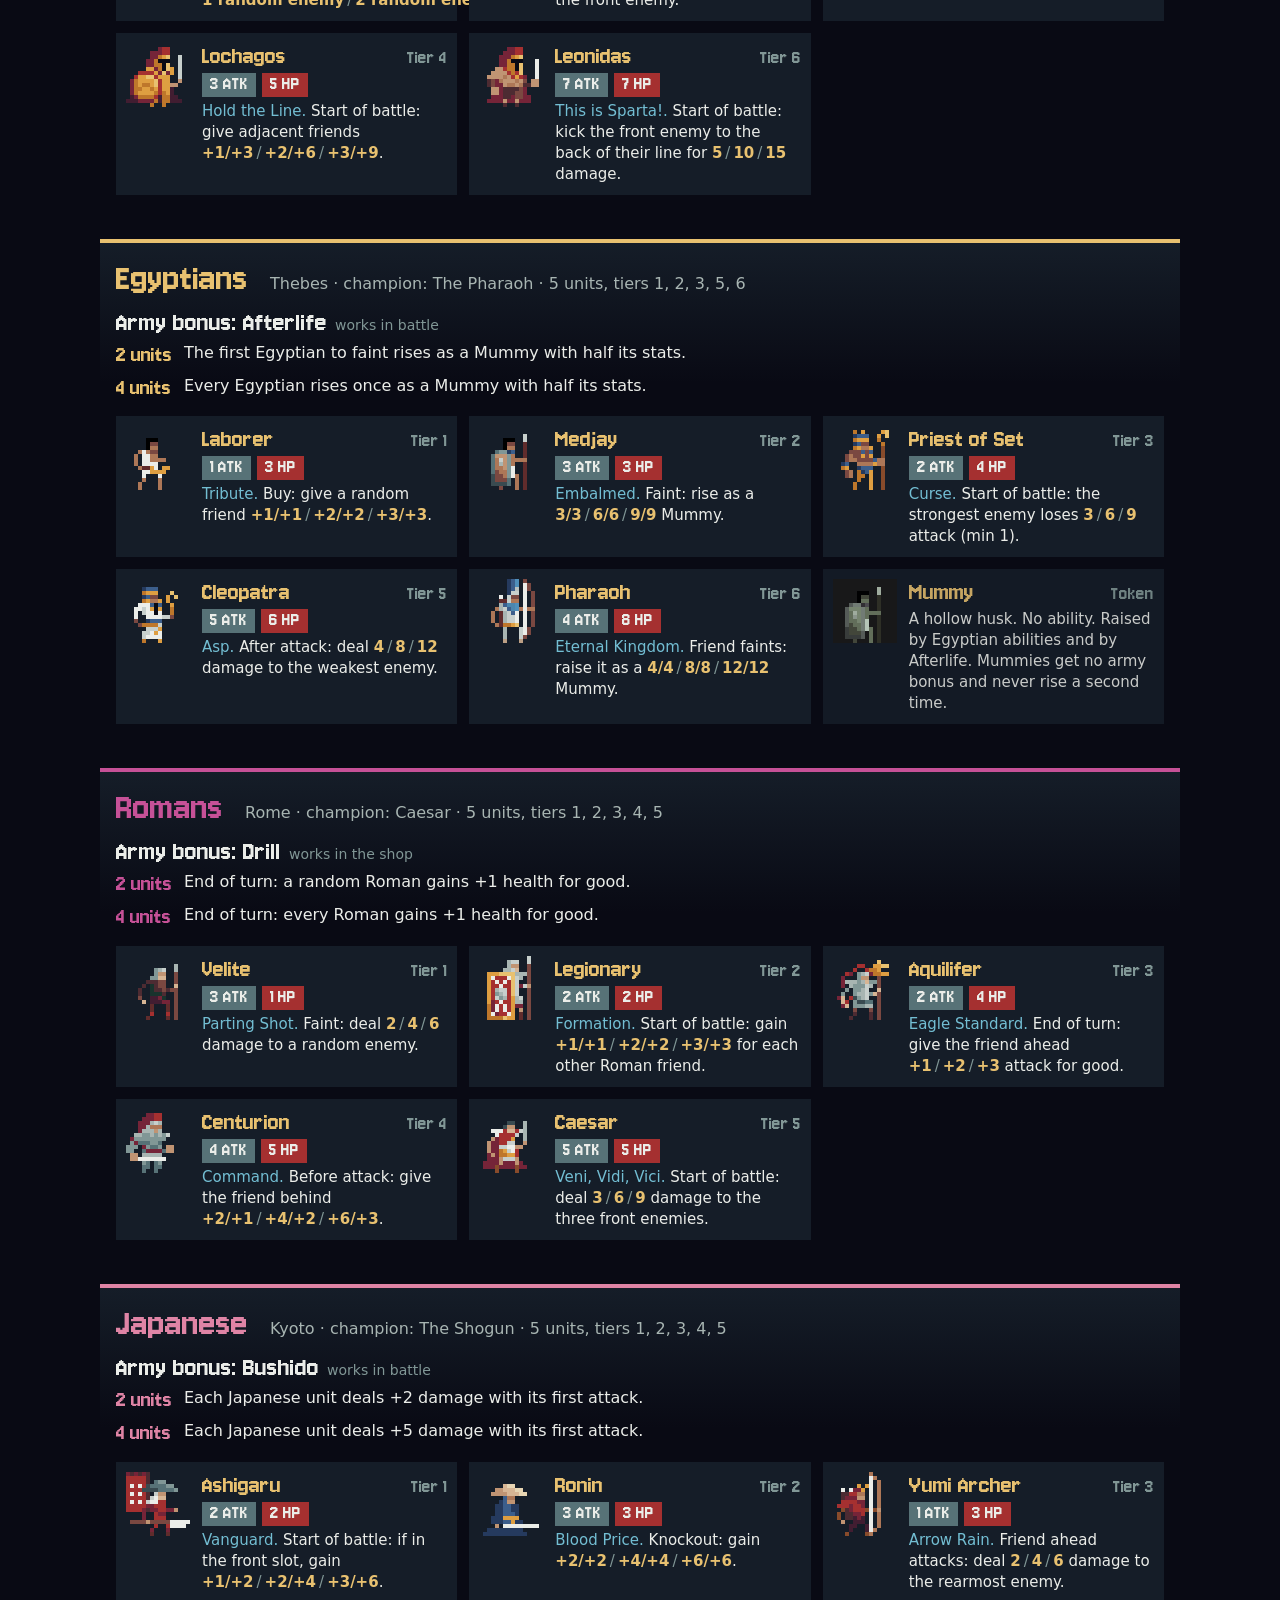
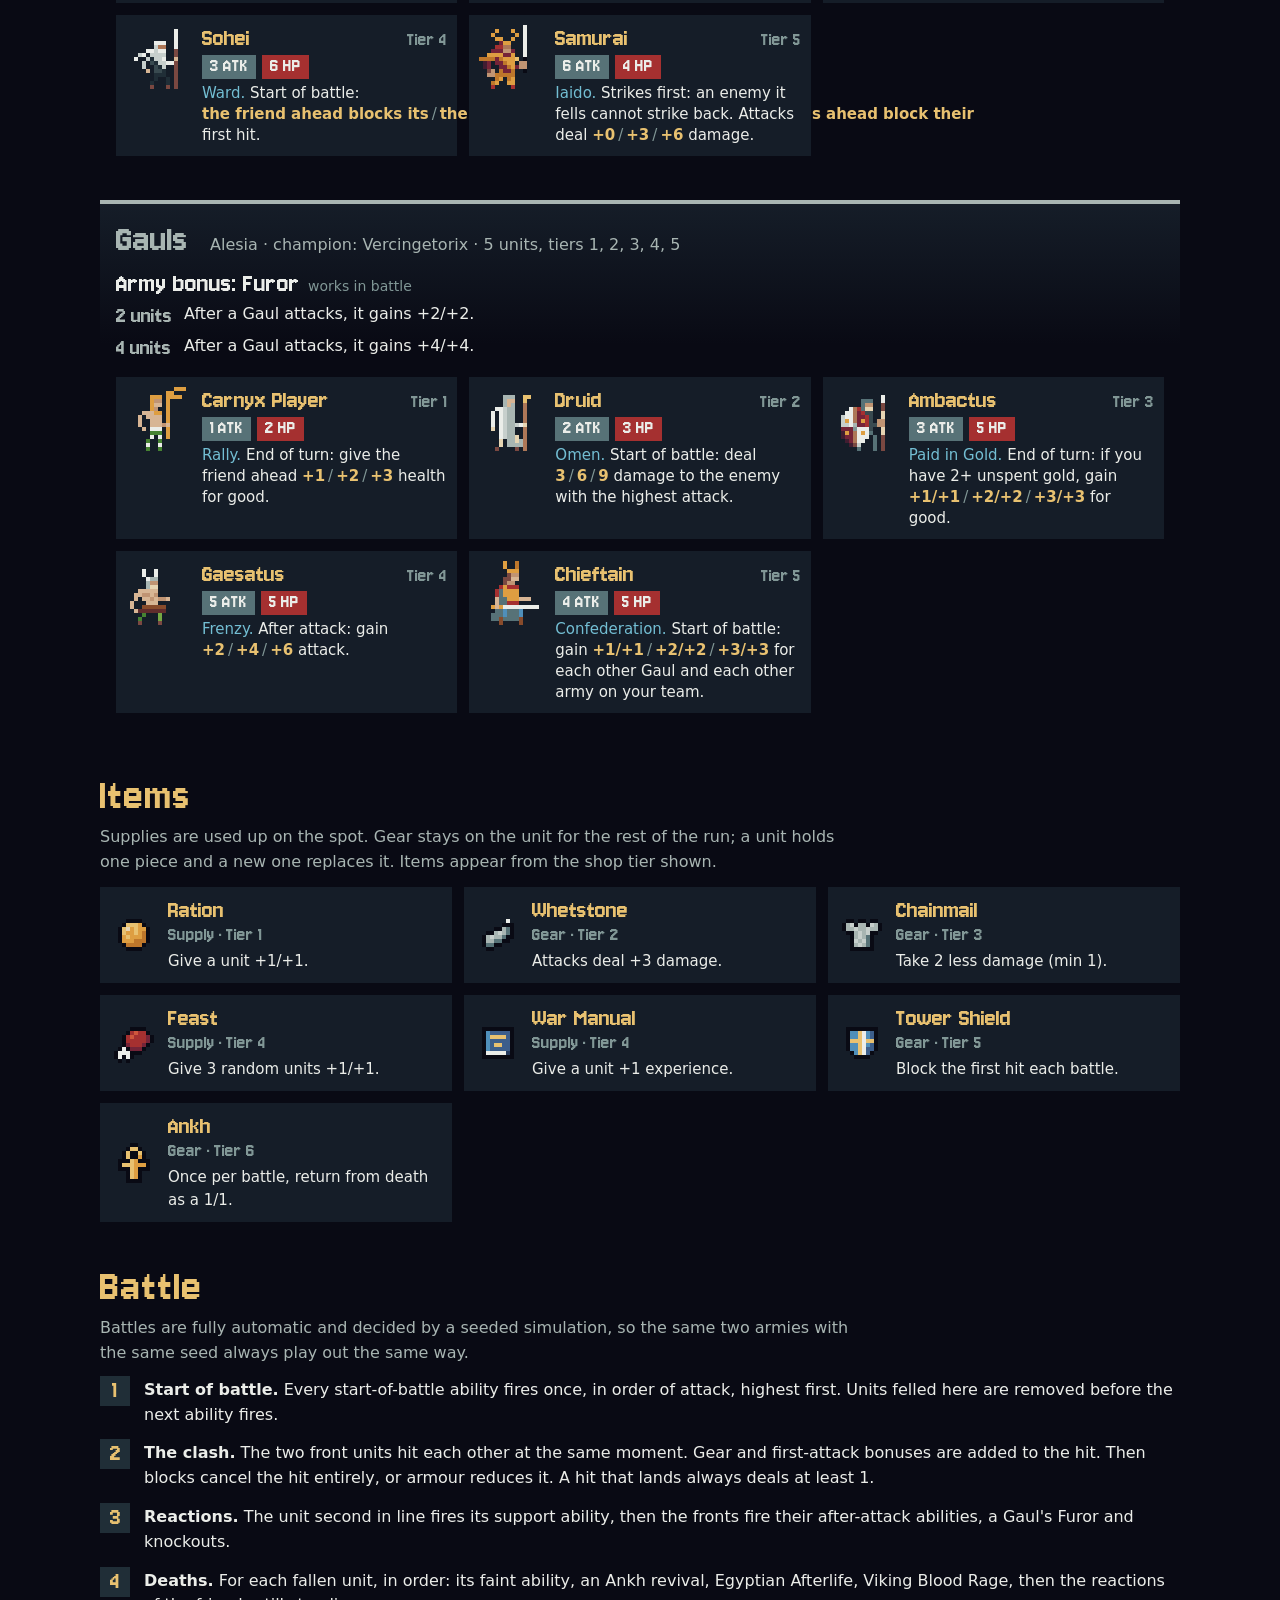
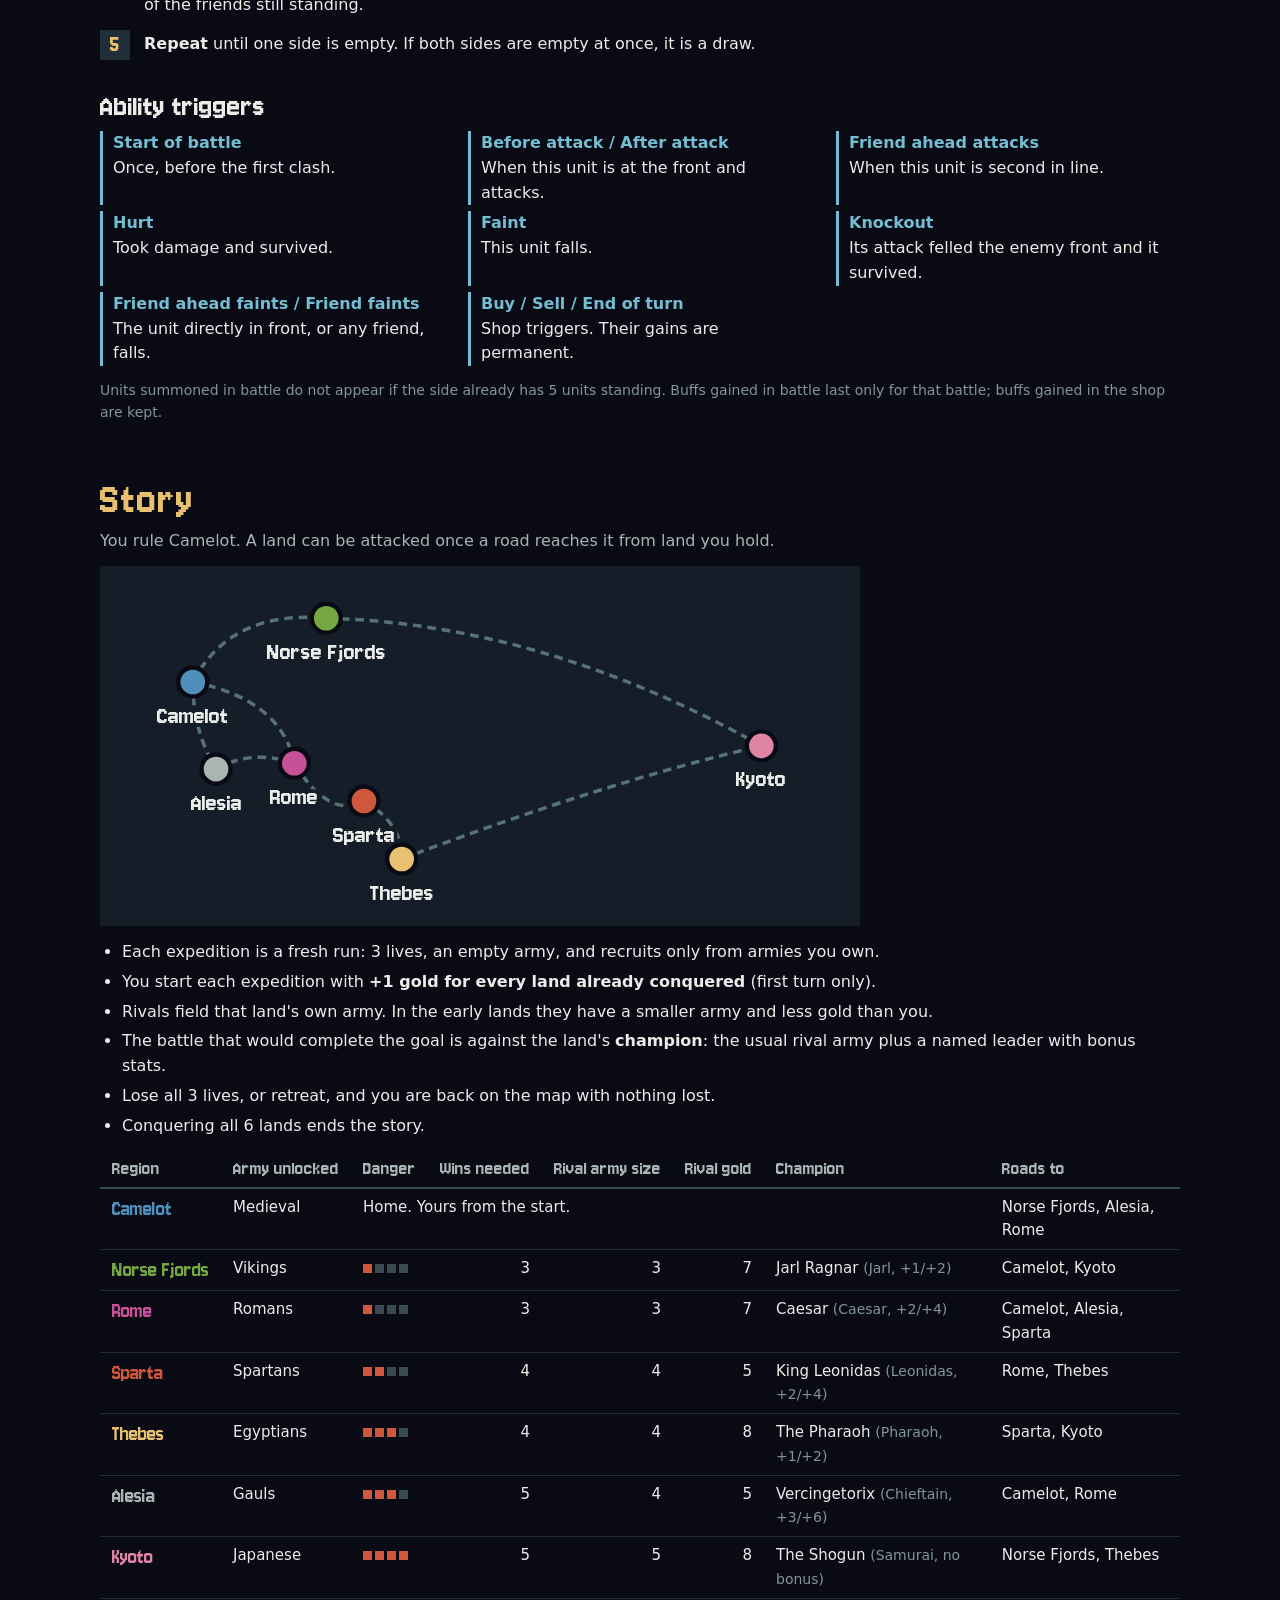
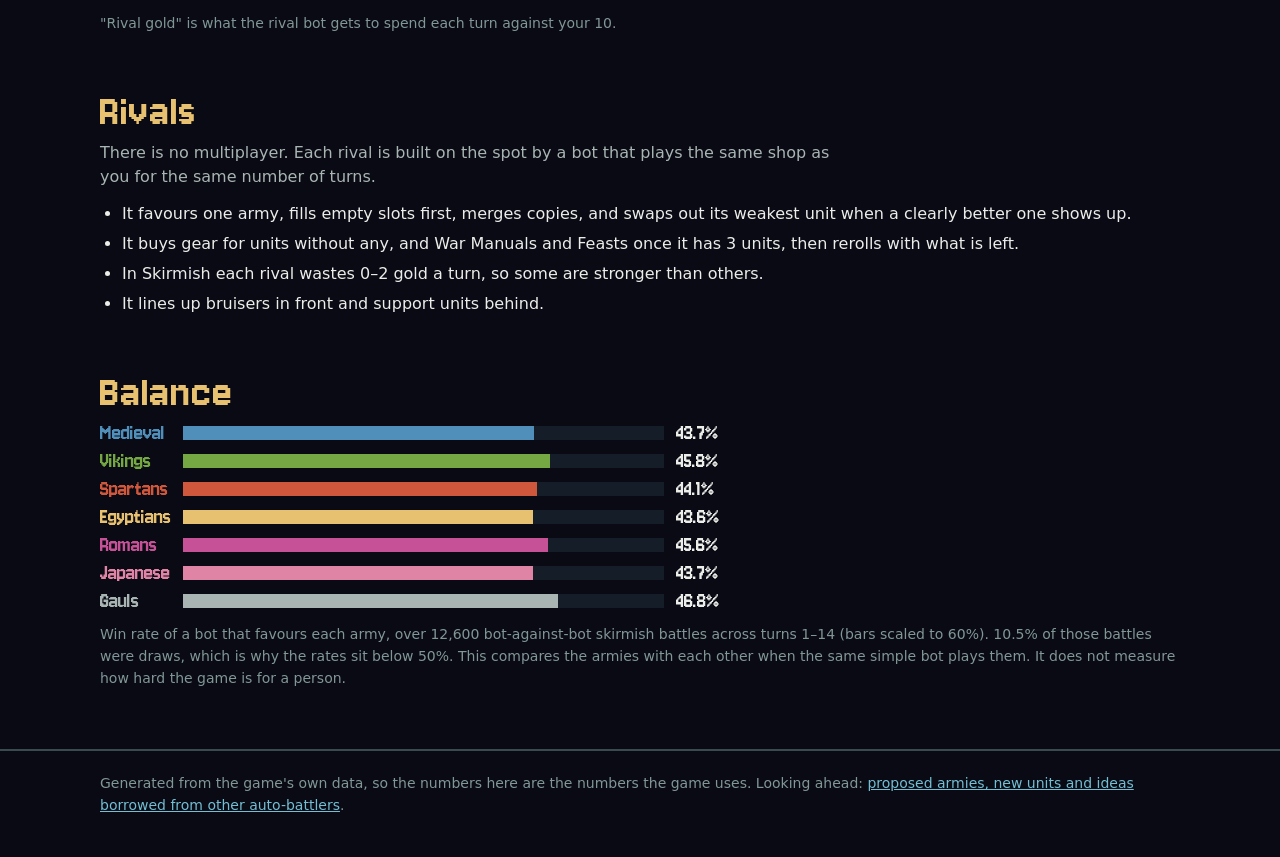
==== commit 9909a157: "Give the Gauls their own bonus, Furor, and park the Wild rule With all five Gauls drawn, the wild ru" ====
--- a/docs/index.html
+++ b/docs/index.html
@@ -17,7 +17,7 @@
 <h1>KNIGHT KNIGHT</h1>
 <p>A pixel-art auto-battler. Draft an army from across history in the shop, line it up, and watch it fight a rival on its own. This page lists everything in the game as it stands today.</p>
 <a class="play" href="../">Play the game ▸</a>
-<ul class="facts"><li><b>6</b>armies + the wild Gauls</li><li><b>35</b>units</li><li><b>7</b>items</li><li><b>6</b>lands to conquer</li><li><b>2</b>modes</li></ul>
+<ul class="facts"><li><b>7</b>armies</li><li><b>35</b>units</li><li><b>7</b>items</li><li><b>6</b>lands to conquer</li><li><b>2</b>modes</li></ul>
 <div class="parade"><a href="#u-peasant"><i class="spr sm" style="--x:32;--y:0" role="img" aria-label="Peasant" title="Peasant"></i></a><a href="#u-longbow"><i class="spr sm" style="--x:0;--y:0" role="img" aria-label="Longbowman" title="Longbowman"></i></a><a href="#u-knight"><i class="spr sm" style="--x:16;--y:0" role="img" aria-label="Knight" title="Knight"></i></a><a href="#u-halberdier"><i class="spr sm" style="--x:64;--y:0" role="img" aria-label="Halberdier" title="Halberdier"></i></a><a href="#u-king"><i class="spr sm" style="--x:48;--y:0" role="img" aria-label="King" title="King"></i></a><a href="#u-raider"><i class="spr sm" style="--x:0;--y:16" role="img" aria-label="Raider" title="Raider"></i></a><a href="#u-berserker"><i class="spr sm" style="--x:16;--y:16" role="img" aria-label="Berserker" title="Berserker"></i></a><a href="#u-huscarl"><i class="spr sm" style="--x:32;--y:16" role="img" aria-label="Huscarl" title="Huscarl"></i></a><a href="#u-skald"><i class="spr sm" style="--x:64;--y:16" role="img" aria-label="Skald" title="Skald"></i></a><a href="#u-jarl"><i class="spr sm" style="--x:48;--y:16" role="img" aria-label="Jarl" title="Jarl"></i></a><a href="#u-peltast"><i class="spr sm" style="--x:48;--y:32" role="img" aria-label="Peltast" title="Peltast"></i></a><a href="#u-hoplite"><i class="spr sm" style="--x:0;--y:32" role="img" aria-label="Hoplite" title="Hoplite"></i></a><a href="#u-phalangite"><i class="spr sm" style="--x:16;--y:32" role="img" aria-label="Phalangite" title="Phalangite"></i></a><a href="#u-lochagos"><i class="spr sm" style="--x:64;--y:32" role="img" aria-label="Lochagos" title="Lochagos"></i></a><a href="#u-leonidas"><i class="spr sm" style="--x:32;--y:32" role="img" aria-label="Leonidas" title="Leonidas"></i></a><a href="#u-laborer"><i class="spr sm" style="--x:0;--y:48" role="img" aria-label="Laborer" title="Laborer"></i></a><a href="#u-medjay"><i class="spr sm" style="--x:48;--y:48" role="img" aria-label="Medjay" title="Medjay"></i></a><a href="#u-priest"><i class="spr sm" style="--x:16;--y:48" role="img" aria-label="Priest of Set" title="Priest of Set"></i></a><a href="#u-cleopatra"><i class="spr sm" style="--x:64;--y:48" role="img" aria-label="Cleopatra" title="Cleopatra"></i></a><a href="#u-pharaoh"><i class="spr sm" style="--x:32;--y:48" role="img" aria-label="Pharaoh" title="Pharaoh"></i></a><a href="#u-velite"><i class="spr sm" style="--x:48;--y:64" role="img" aria-label="Velite" title="Velite"></i></a><a href="#u-legionary"><i class="spr sm" style="--x:0;--y:64" role="img" aria-label="Legionary" title="Legionary"></i></a><a href="#u-aquilifer"><i class="spr sm" style="--x:32;--y:64" role="img" aria-label="Aquilifer" title="Aquilifer"></i></a><a href="#u-centurion"><i class="spr sm" style="--x:16;--y:64" role="img" aria-label="Centurion" title="Centurion"></i></a><a href="#u-caesar"><i class="spr sm" style="--x:64;--y:64" role="img" aria-label="Caesar" title="Caesar"></i></a><a href="#u-ashigaru"><i class="spr sm" style="--x:48;--y:80" role="img" aria-label="Ashigaru" title="Ashigaru"></i></a><a href="#u-ronin"><i class="spr sm" style="--x:0;--y:80" role="img" aria-label="Ronin" title="Ronin"></i></a><a href="#u-yumi"><i class="spr sm" style="--x:32;--y:80" role="img" aria-label="Yumi Archer" title="Yumi Archer"></i></a><a href="#u-sohei"><i class="spr sm" style="--x:64;--y:80" role="img" aria-label="Sohei" title="Sohei"></i></a><a href="#u-samurai"><i class="spr sm" style="--x:16;--y:80" role="img" aria-label="Samurai" title="Samurai"></i></a><a href="#u-carnyx"><i class="spr sm" style="--x:64;--y:96" role="img" aria-label="Carnyx Player" title="Carnyx Player"></i></a><a href="#u-druid"><i class="spr sm" style="--x:16;--y:96" role="img" aria-label="Druid" title="Druid"></i></a><a href="#u-ambactus"><i class="spr sm" style="--x:32;--y:96" role="img" aria-label="Ambactus" title="Ambactus"></i></a><a href="#u-gaesatus"><i class="spr sm" style="--x:0;--y:96" role="img" aria-label="Gaesatus" title="Gaesatus"></i></a><a href="#u-chieftain"><i class="spr sm" style="--x:48;--y:96" role="img" aria-label="Chieftain" title="Chieftain"></i></a></div>
 </div></header>
 <main class="wrap">
@@ -56,7 +56,6 @@
 <section id="armies">
 <h2>Armies</h2>
 <p class="lead">Field <b>2</b> units of the same army to switch on its bonus, and <b>4</b> to improve it. Copies of the same unit count. Stats are shown as base attack and health at level 1.</p>
-<p class="lead">Gauls are wild: each one counts toward every army you field 2+ units of, and gets those armies' bonuses itself. A Gaul cannot switch a bonus on alone.</p>
 <div class="army" id="medieval" style="--c:#4f8fba"><header><h3>Medieval</h3>
 <span class="home">Camelot · your starting army in Story · 5 units, tiers 1, 2, 3, 4, 6</span></header>
 <dl class="bonus"><div class="name">Army bonus: Tithe<small>works in the shop</small></div><dt>2 units</dt><dd>+1 gold at the start of every turn.</dd><dt>4 units</dt><dd>+3 gold at the start of every turn.</dd></dl>
@@ -113,13 +112,13 @@
 <p class="stats"><b class="atk">6 ATK</b><b class="hp">4 HP</b></p><p><em>Iaido.</em> Strikes first: an enemy it fells cannot strike back. Attacks deal <b class="lv">+0<i>/</i>+3<i>/</i>+6</b> damage.</p></div></article></div></div>
 <div class="army" id="gaul" style="--c:#a8b5b2"><header><h3>Gauls</h3>
 <span class="home">Alesia · champion: Vercingetorix · 5 units, tiers 1, 2, 3, 4, 5</span></header>
-<dl class="bonus"><div class="name">Wild</div><dt>Wild</dt><dd>Counts toward every army you field 2+ units of.</dd></dl>
+<dl class="bonus"><div class="name">Army bonus: Furor<small>works in battle</small></div><dt>2 units</dt><dd>After a Gaul attacks, it gains +2/+2.</dd><dt>4 units</dt><dd>After a Gaul attacks, it gains +4/+4.</dd></dl>
 <div class="units"><article class="unit" id="u-carnyx"><i class="spr" style="--x:64;--y:96" role="img" aria-label="Carnyx Player" title="Carnyx Player"></i><div><h4>Carnyx Player<span class="tier">Tier 1</span></h4>
-<p class="stats"><b class="atk">1 ATK</b><b class="hp">2 HP</b></p><p><em>Rally.</em> Wild. End of turn: give the friend ahead <b class="lv">+1<i>/</i>+2<i>/</i>+3</b> health for good.</p></div></article><article class="unit" id="u-druid"><i class="spr" style="--x:16;--y:96" role="img" aria-label="Druid" title="Druid"></i><div><h4>Druid<span class="tier">Tier 2</span></h4>
-<p class="stats"><b class="atk">2 ATK</b><b class="hp">3 HP</b></p><p><em>Omen.</em> Wild. Start of battle: deal <b class="lv">3<i>/</i>6<i>/</i>9</b> damage to the enemy with the highest attack.</p></div></article><article class="unit" id="u-ambactus"><i class="spr" style="--x:32;--y:96" role="img" aria-label="Ambactus" title="Ambactus"></i><div><h4>Ambactus<span class="tier">Tier 3</span></h4>
-<p class="stats"><b class="atk">3 ATK</b><b class="hp">5 HP</b></p><p><em>Paid in Gold.</em> Wild. End of turn: if you have 2+ unspent gold, gain <b class="lv">+1/+1<i>/</i>+2/+2<i>/</i>+3/+3</b> for good.</p></div></article><article class="unit" id="u-gaesatus"><i class="spr" style="--x:0;--y:96" role="img" aria-label="Gaesatus" title="Gaesatus"></i><div><h4>Gaesatus<span class="tier">Tier 4</span></h4>
-<p class="stats"><b class="atk">5 ATK</b><b class="hp">5 HP</b></p><p><em>Frenzy.</em> Wild. After attack: gain <b class="lv">+2<i>/</i>+4<i>/</i>+6</b> attack.</p></div></article><article class="unit" id="u-chieftain"><i class="spr" style="--x:48;--y:96" role="img" aria-label="Chieftain" title="Chieftain"></i><div><h4>Chieftain<span class="tier">Tier 5</span></h4>
-<p class="stats"><b class="atk">4 ATK</b><b class="hp">5 HP</b></p><p><em>Confederation.</em> Wild. Start of battle: gain <b class="lv">+1/+1<i>/</i>+2/+2<i>/</i>+3/+3</b> for each different army on your team.</p></div></article></div></div>
+<p class="stats"><b class="atk">1 ATK</b><b class="hp">2 HP</b></p><p><em>Rally.</em> End of turn: give the friend ahead <b class="lv">+1<i>/</i>+2<i>/</i>+3</b> health for good.</p></div></article><article class="unit" id="u-druid"><i class="spr" style="--x:16;--y:96" role="img" aria-label="Druid" title="Druid"></i><div><h4>Druid<span class="tier">Tier 2</span></h4>
+<p class="stats"><b class="atk">2 ATK</b><b class="hp">3 HP</b></p><p><em>Omen.</em> Start of battle: deal <b class="lv">3<i>/</i>6<i>/</i>9</b> damage to the enemy with the highest attack.</p></div></article><article class="unit" id="u-ambactus"><i class="spr" style="--x:32;--y:96" role="img" aria-label="Ambactus" title="Ambactus"></i><div><h4>Ambactus<span class="tier">Tier 3</span></h4>
+<p class="stats"><b class="atk">3 ATK</b><b class="hp">5 HP</b></p><p><em>Paid in Gold.</em> End of turn: if you have 2+ unspent gold, gain <b class="lv">+1/+1<i>/</i>+2/+2<i>/</i>+3/+3</b> for good.</p></div></article><article class="unit" id="u-gaesatus"><i class="spr" style="--x:0;--y:96" role="img" aria-label="Gaesatus" title="Gaesatus"></i><div><h4>Gaesatus<span class="tier">Tier 4</span></h4>
+<p class="stats"><b class="atk">5 ATK</b><b class="hp">5 HP</b></p><p><em>Frenzy.</em> After attack: gain <b class="lv">+2<i>/</i>+4<i>/</i>+6</b> attack.</p></div></article><article class="unit" id="u-chieftain"><i class="spr" style="--x:48;--y:96" role="img" aria-label="Chieftain" title="Chieftain"></i><div><h4>Chieftain<span class="tier">Tier 5</span></h4>
+<p class="stats"><b class="atk">4 ATK</b><b class="hp">5 HP</b></p><p><em>Confederation.</em> Start of battle: gain <b class="lv">+1/+1<i>/</i>+2/+2<i>/</i>+3/+3</b> for each other Gaul and each other army on your team.</p></div></article></div></div>
 </section>
 
 <section id="items">
@@ -134,7 +133,7 @@
 <ol class="steps">
 <li><b>Start of battle.</b> Every start-of-battle ability fires once, in order of attack, highest first. Units felled here are removed before the next ability fires.</li>
 <li><b>The clash.</b> The two front units hit each other at the same moment. Gear and first-attack bonuses are added to the hit. Then blocks cancel the hit entirely, or armour reduces it. A hit that lands always deals at least 1.</li>
-<li><b>Reactions.</b> The unit second in line fires its support ability, then the fronts fire their after-attack abilities and knockouts.</li>
+<li><b>Reactions.</b> The unit second in line fires its support ability, then the fronts fire their after-attack abilities, a Gaul's Furor and knockouts.</li>
 <li><b>Deaths.</b> For each fallen unit, in order: its faint ability, an Ankh revival, Egyptian Afterlife, Viking Blood Rage, then the reactions of the friends still standing.</li>
 <li><b>Repeat</b> until one side is empty. If both sides are empty at once, it is a draw.</li>
 </ol>
@@ -164,15 +163,15 @@
 <li>Lose all 3 lives, or retreat, and you are back on the map with nothing lost.</li>
 <li>Conquering all 6 lands ends the story.</li>
 </ul>
-<div class="scroll"><table><tr><th>Region</th><th>Army unlocked</th><th>Danger</th><th class="n">Wins needed</th><th class="n">Rival army size</th><th class="n">Rival gold</th><th>Champion</th><th>Roads to</th></tr><tr><td class="k" style="color:#4f8fba">Camelot</td><td>Medieval</td><td colspan="5">Home. Yours from the start.</td><td>Norse Fjords, Alesia, Rome</td></tr><tr><td class="k" style="color:#75a743">Norse Fjords</td><td>Vikings</td><td><span class="pips" title="Danger 1 of 4"><i class="on"></i><i class=""></i><i class=""></i><i class=""></i></span></td><td class="n">3</td><td class="n">3</td><td class="n">7</td><td>Jarl Ragnar <span class="note">(Jarl, +1/+2)</span></td><td>Camelot, Kyoto</td></tr><tr><td class="k" style="color:#c65197">Rome</td><td>Romans</td><td><span class="pips" title="Danger 1 of 4"><i class="on"></i><i class=""></i><i class=""></i><i class=""></i></span></td><td class="n">3</td><td class="n">3</td><td class="n">7</td><td>Caesar <span class="note">(Caesar, +2/+4)</span></td><td>Camelot, Alesia, Sparta</td></tr><tr><td class="k" style="color:#cf573c">Sparta</td><td>Spartans</td><td><span class="pips" title="Danger 2 of 4"><i class="on"></i><i class="on"></i><i class=""></i><i class=""></i></span></td><td class="n">4</td><td class="n">4</td><td class="n">5</td><td>King Leonidas <span class="note">(Leonidas, +2/+4)</span></td><td>Rome, Thebes</td></tr><tr><td class="k" style="color:#e8c170">Thebes</td><td>Egyptians</td><td><span class="pips" title="Danger 3 of 4"><i class="on"></i><i class="on"></i><i class="on"></i><i class=""></i></span></td><td class="n">4</td><td class="n">4</td><td class="n">8</td><td>The Pharaoh <span class="note">(Pharaoh, +1/+2)</span></td><td>Sparta, Kyoto</td></tr><tr><td class="k" style="color:#a8b5b2">Alesia</td><td>Gauls</td><td><span class="pips" title="Danger 3 of 4"><i class="on"></i><i class="on"></i><i class="on"></i><i class=""></i></span></td><td class="n">5</td><td class="n">4</td><td class="n">9</td><td>Vercingetorix <span class="note">(Chieftain, +3/+6)</span></td><td>Camelot, Rome</td></tr><tr><td class="k" style="color:#df84a5">Kyoto</td><td>Japanese</td><td><span class="pips" title="Danger 4 of 4"><i class="on"></i><i class="on"></i><i class="on"></i><i class="on"></i></span></td><td class="n">5</td><td class="n">5</td><td class="n">8</td><td>The Shogun <span class="note">(Samurai, no bonus)</span></td><td>Norse Fjords, Thebes</td></tr></table></div>
-<p class="note">"Rival gold" is what the rival bot gets to spend each turn against your 10. Alesia's rivals draft from every army, favouring Gauls.</p>
+<div class="scroll"><table><tr><th>Region</th><th>Army unlocked</th><th>Danger</th><th class="n">Wins needed</th><th class="n">Rival army size</th><th class="n">Rival gold</th><th>Champion</th><th>Roads to</th></tr><tr><td class="k" style="color:#4f8fba">Camelot</td><td>Medieval</td><td colspan="5">Home. Yours from the start.</td><td>Norse Fjords, Alesia, Rome</td></tr><tr><td class="k" style="color:#75a743">Norse Fjords</td><td>Vikings</td><td><span class="pips" title="Danger 1 of 4"><i class="on"></i><i class=""></i><i class=""></i><i class=""></i></span></td><td class="n">3</td><td class="n">3</td><td class="n">7</td><td>Jarl Ragnar <span class="note">(Jarl, +1/+2)</span></td><td>Camelot, Kyoto</td></tr><tr><td class="k" style="color:#c65197">Rome</td><td>Romans</td><td><span class="pips" title="Danger 1 of 4"><i class="on"></i><i class=""></i><i class=""></i><i class=""></i></span></td><td class="n">3</td><td class="n">3</td><td class="n">7</td><td>Caesar <span class="note">(Caesar, +2/+4)</span></td><td>Camelot, Alesia, Sparta</td></tr><tr><td class="k" style="color:#cf573c">Sparta</td><td>Spartans</td><td><span class="pips" title="Danger 2 of 4"><i class="on"></i><i class="on"></i><i class=""></i><i class=""></i></span></td><td class="n">4</td><td class="n">4</td><td class="n">5</td><td>King Leonidas <span class="note">(Leonidas, +2/+4)</span></td><td>Rome, Thebes</td></tr><tr><td class="k" style="color:#e8c170">Thebes</td><td>Egyptians</td><td><span class="pips" title="Danger 3 of 4"><i class="on"></i><i class="on"></i><i class="on"></i><i class=""></i></span></td><td class="n">4</td><td class="n">4</td><td class="n">8</td><td>The Pharaoh <span class="note">(Pharaoh, +1/+2)</span></td><td>Sparta, Kyoto</td></tr><tr><td class="k" style="color:#a8b5b2">Alesia</td><td>Gauls</td><td><span class="pips" title="Danger 3 of 4"><i class="on"></i><i class="on"></i><i class="on"></i><i class=""></i></span></td><td class="n">5</td><td class="n">4</td><td class="n">5</td><td>Vercingetorix <span class="note">(Chieftain, +3/+6)</span></td><td>Camelot, Rome</td></tr><tr><td class="k" style="color:#df84a5">Kyoto</td><td>Japanese</td><td><span class="pips" title="Danger 4 of 4"><i class="on"></i><i class="on"></i><i class="on"></i><i class="on"></i></span></td><td class="n">5</td><td class="n">5</td><td class="n">8</td><td>The Shogun <span class="note">(Samurai, no bonus)</span></td><td>Norse Fjords, Thebes</td></tr></table></div>
+<p class="note">"Rival gold" is what the rival bot gets to spend each turn against your 10.</p>
 </section>
 
 <section id="rivals">
 <h2>Rivals</h2>
 <p class="lead">There is no multiplayer. Each rival is built on the spot by a bot that plays the same shop as you for the same number of turns.</p>
 <ul>
-<li>It favours one army (and Gauls), fills empty slots first, merges copies, and swaps out its weakest unit when a clearly better one shows up.</li>
+<li>It favours one army, fills empty slots first, merges copies, and swaps out its weakest unit when a clearly better one shows up.</li>
 <li>It buys gear for units without any, and War Manuals and Feasts once it has 3 units, then rerolls with what is left.</li>
 <li>In Skirmish each rival wastes 0–2 gold a turn, so some are stronger than others.</li>
 <li>It lines up bruisers in front and support units behind.</li>
@@ -181,7 +180,7 @@
 
 <section id="balance">
 <h2>Balance</h2>
-<div class="bars"><span style="color:#4f8fba">Medieval</span><div class="t" style="--c:#4f8fba"><i style="width:73.7%"></i></div><span>44.2%</span><span style="color:#75a743">Vikings</span><div class="t" style="--c:#75a743"><i style="width:78.7%"></i></div><span>47.2%</span><span style="color:#cf573c">Spartans</span><div class="t" style="--c:#cf573c"><i style="width:77.5%"></i></div><span>46.5%</span><span style="color:#e8c170">Egyptians</span><div class="t" style="--c:#e8c170"><i style="width:71.2%"></i></div><span>42.7%</span><span style="color:#c65197">Romans</span><div class="t" style="--c:#c65197"><i style="width:78.1%"></i></div><span>46.8%</span><span style="color:#df84a5">Japanese</span><div class="t" style="--c:#df84a5"><i style="width:72.1%"></i></div><span>43.3%</span></div><p class="note">Win rate of a bot that favours each army, over 12,600 bot-against-bot skirmish battles across turns 1–14 (bars scaled to 60%). 9.7% of those battles were draws, which is why the rates sit below 50%. This compares the armies with each other when the same simple bot plays them. It does not measure how hard the game is for a person.</p>
+<div class="bars"><span style="color:#4f8fba">Medieval</span><div class="t" style="--c:#4f8fba"><i style="width:72.9%"></i></div><span>43.7%</span><span style="color:#75a743">Vikings</span><div class="t" style="--c:#75a743"><i style="width:76.4%"></i></div><span>45.8%</span><span style="color:#cf573c">Spartans</span><div class="t" style="--c:#cf573c"><i style="width:73.5%"></i></div><span>44.1%</span><span style="color:#e8c170">Egyptians</span><div class="t" style="--c:#e8c170"><i style="width:72.7%"></i></div><span>43.6%</span><span style="color:#c65197">Romans</span><div class="t" style="--c:#c65197"><i style="width:75.9%"></i></div><span>45.6%</span><span style="color:#df84a5">Japanese</span><div class="t" style="--c:#df84a5"><i style="width:72.8%"></i></div><span>43.7%</span><span style="color:#a8b5b2">Gauls</span><div class="t" style="--c:#a8b5b2"><i style="width:78.0%"></i></div><span>46.8%</span></div><p class="note">Win rate of a bot that favours each army, over 12,600 bot-against-bot skirmish battles across turns 1–14 (bars scaled to 60%). 10.5% of those battles were draws, which is why the rates sit below 50%. This compares the armies with each other when the same simple bot plays them. It does not measure how hard the game is for a person.</p>
 </section>
 
 </main>
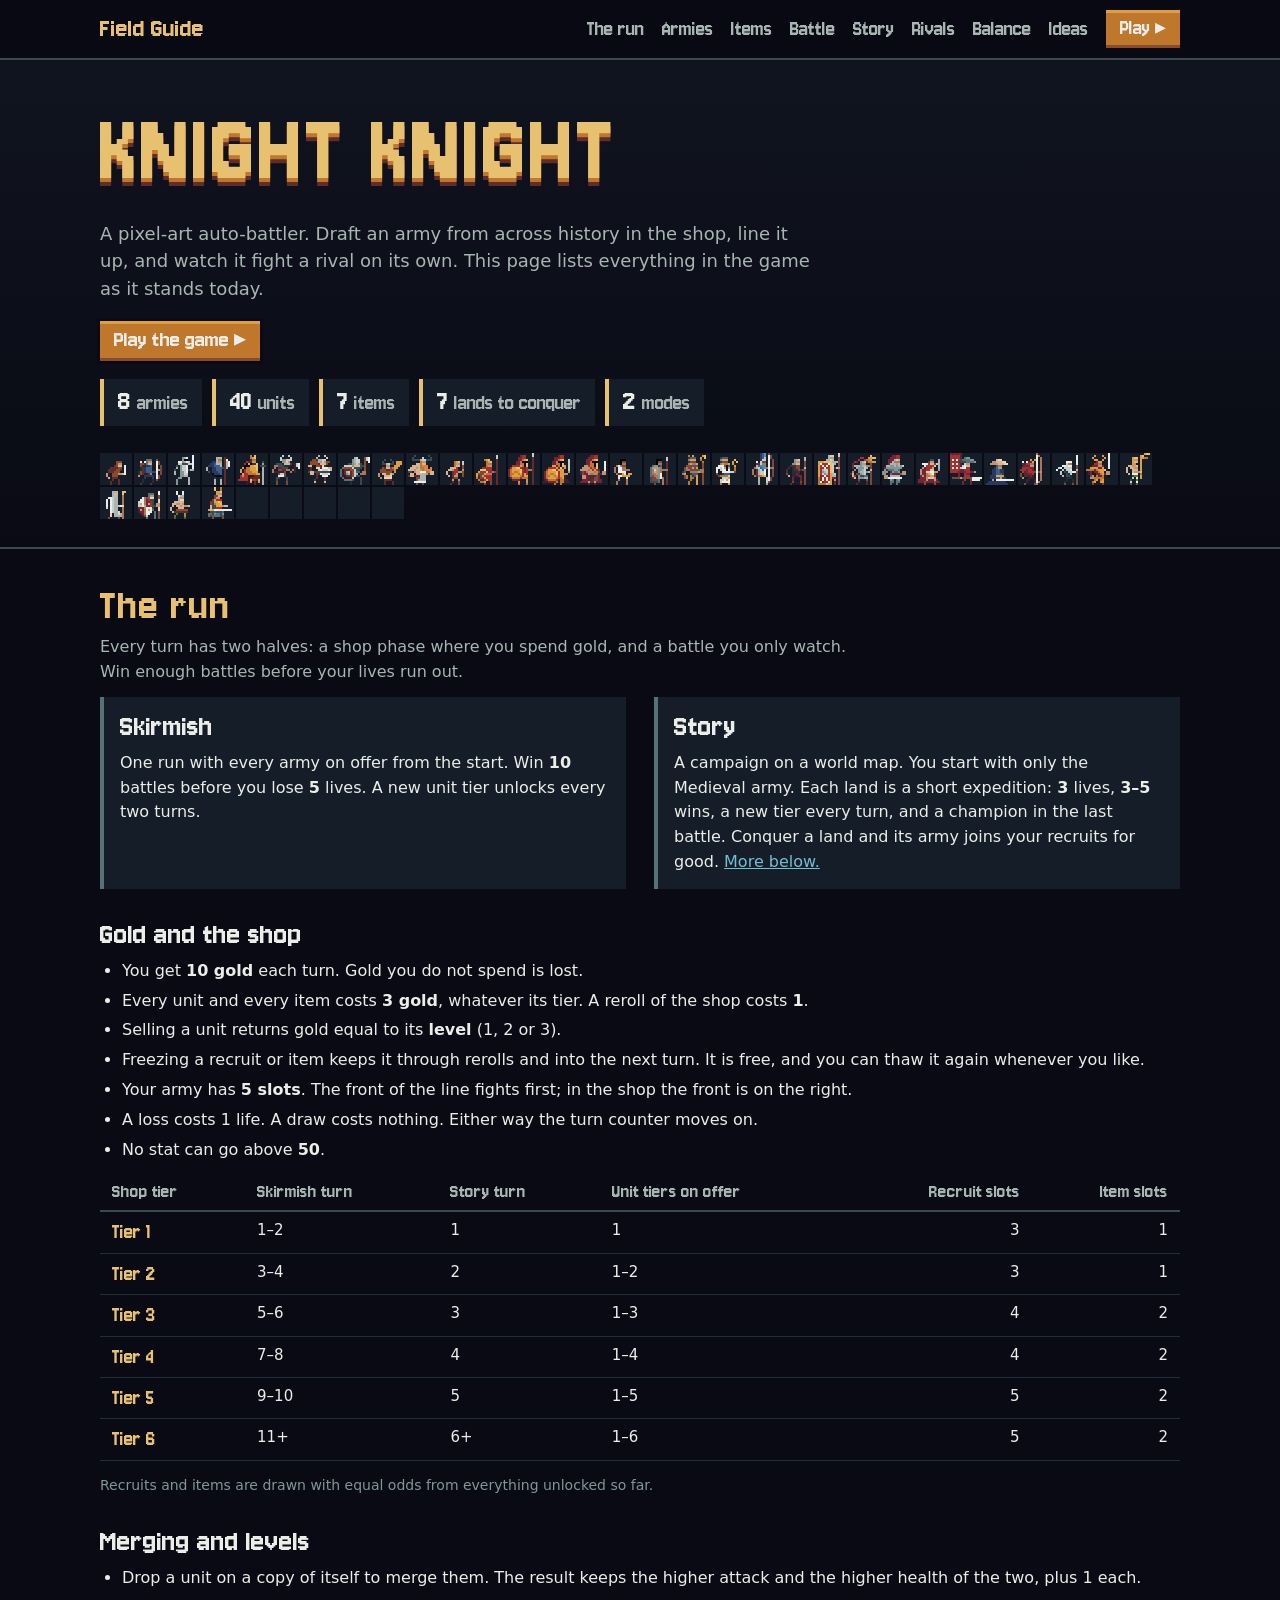
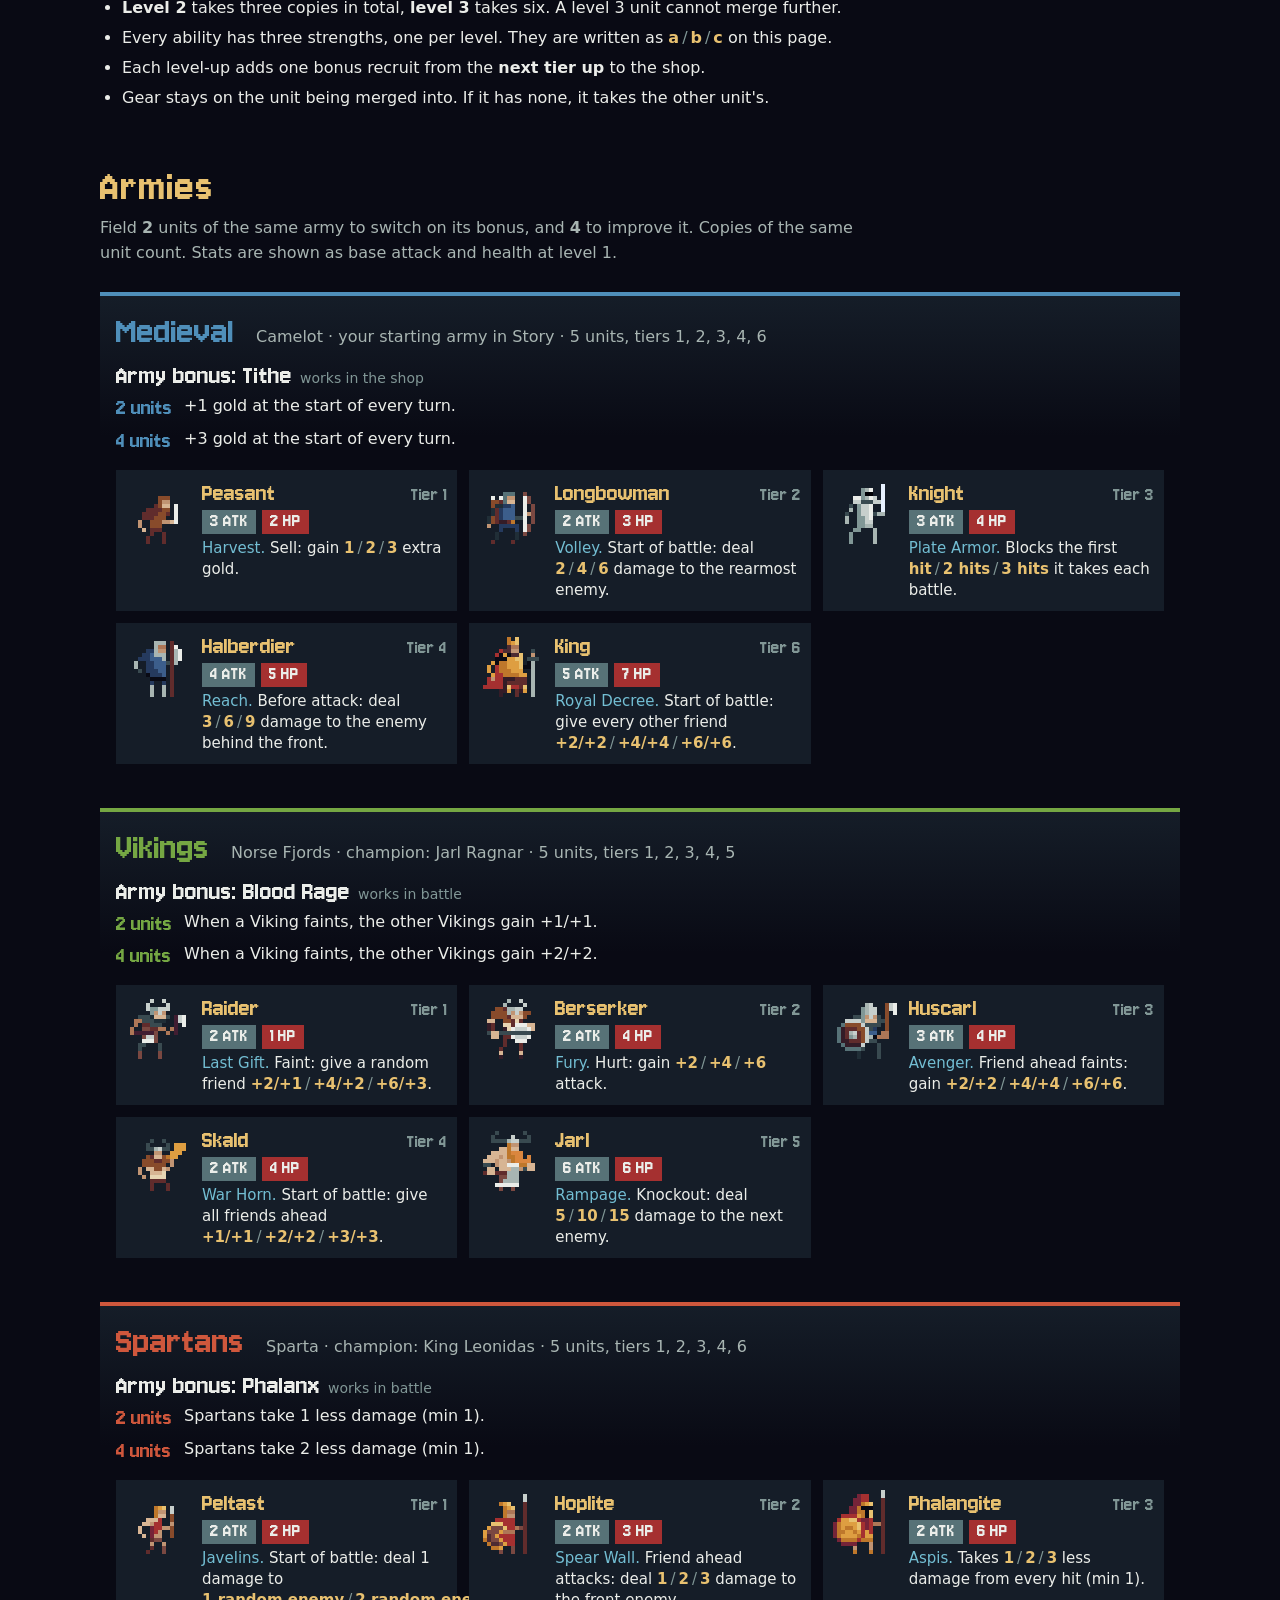
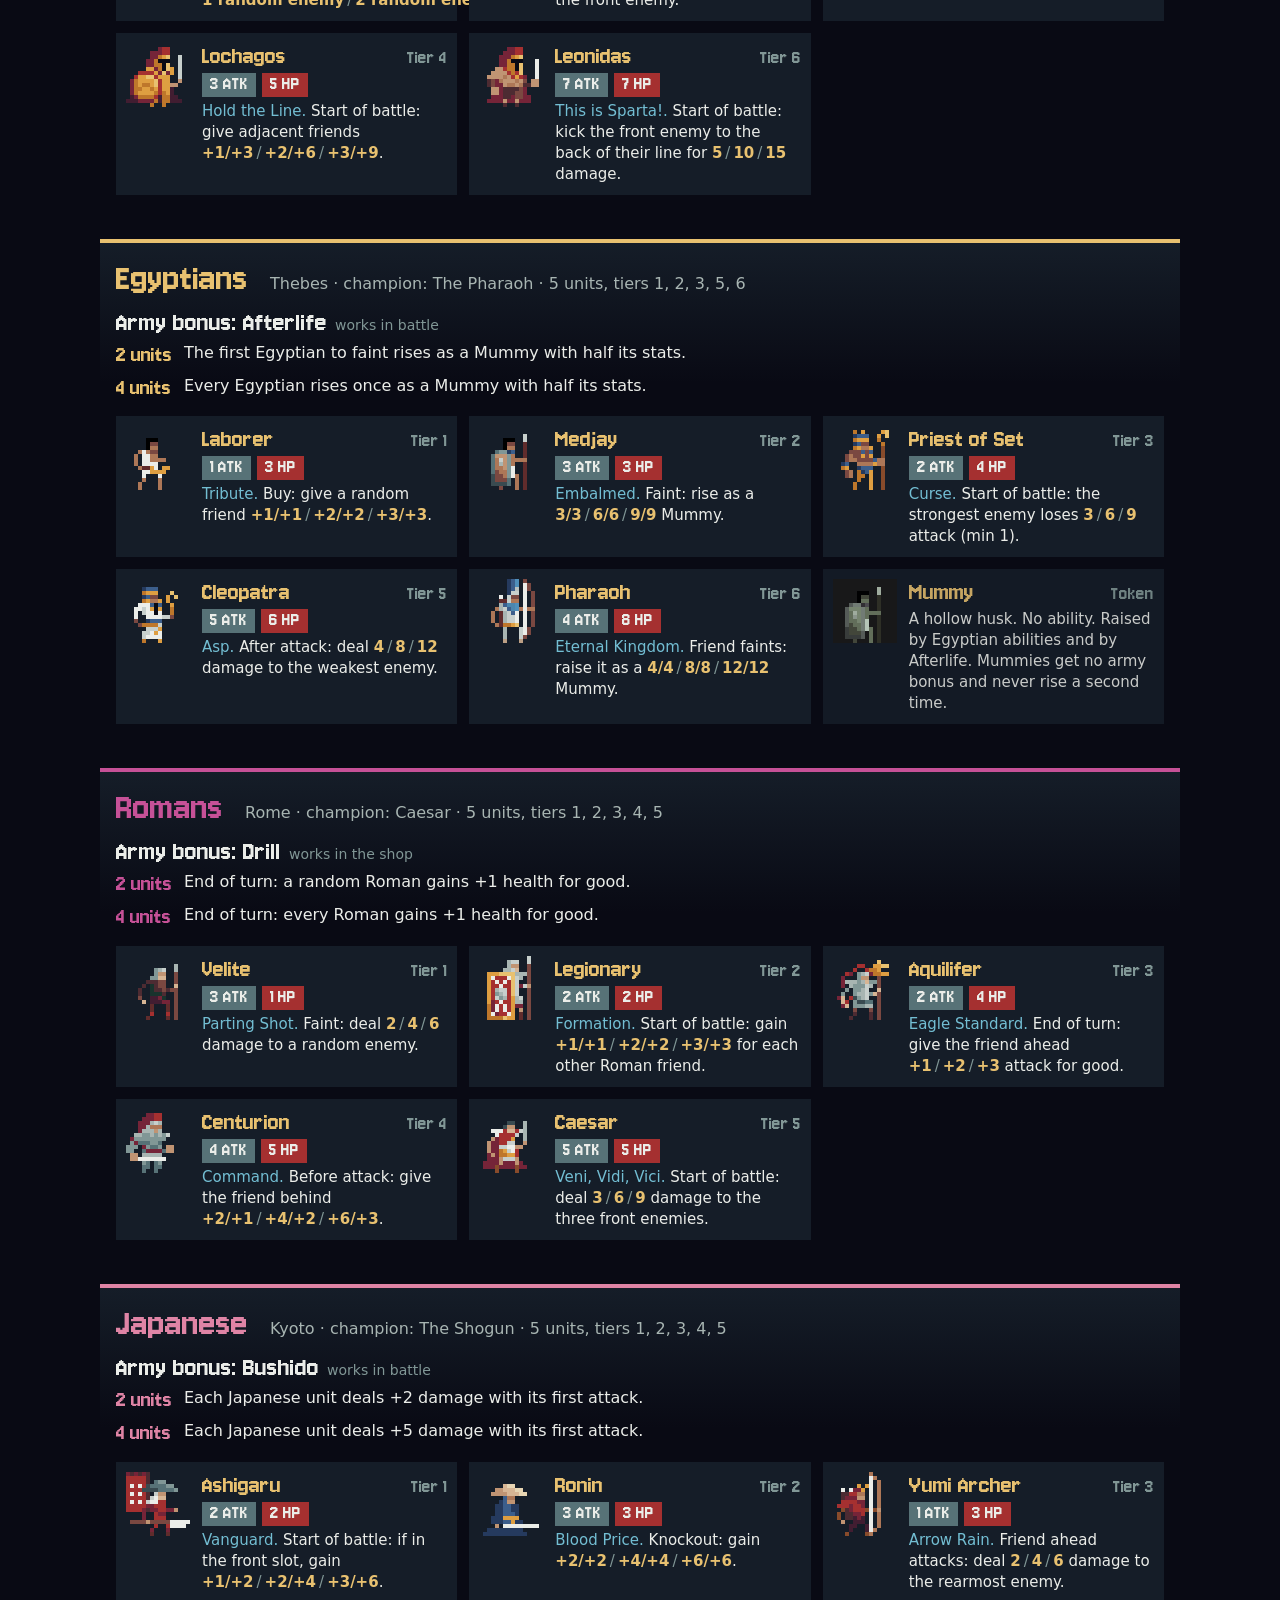
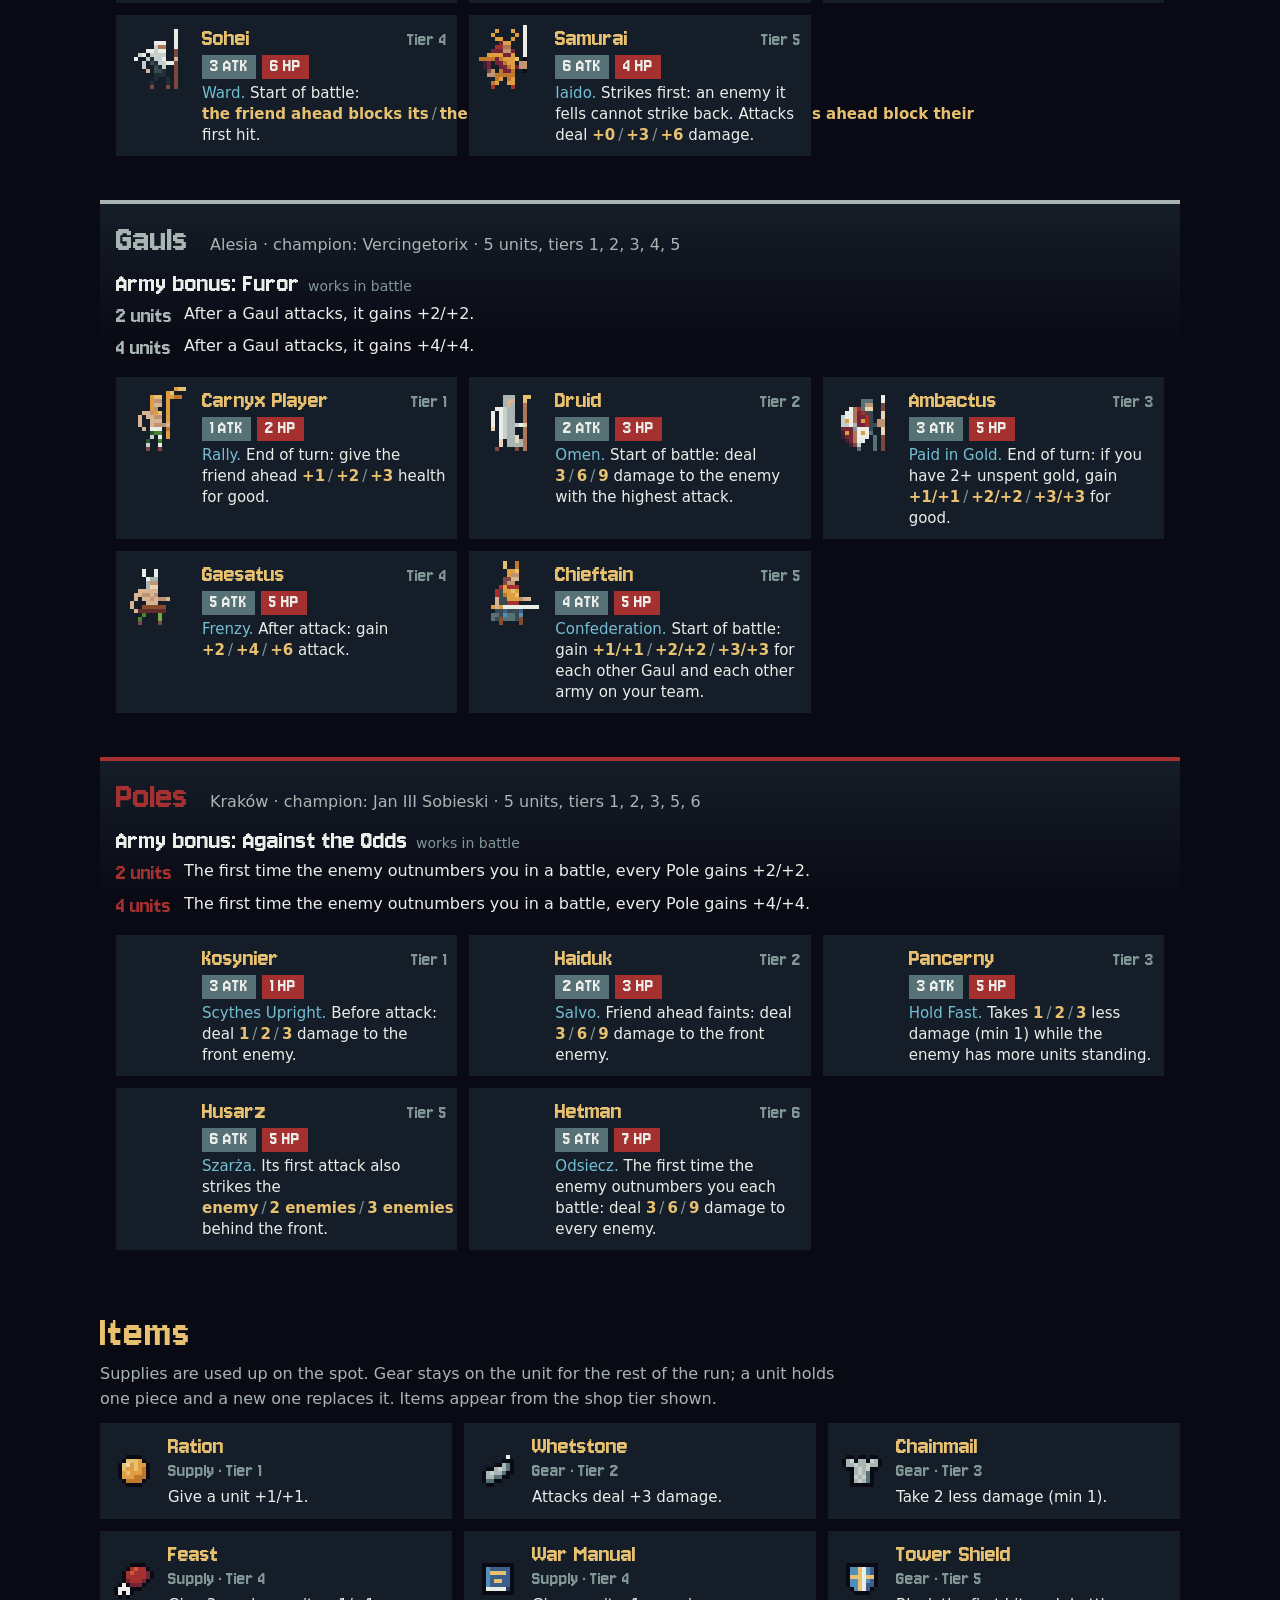
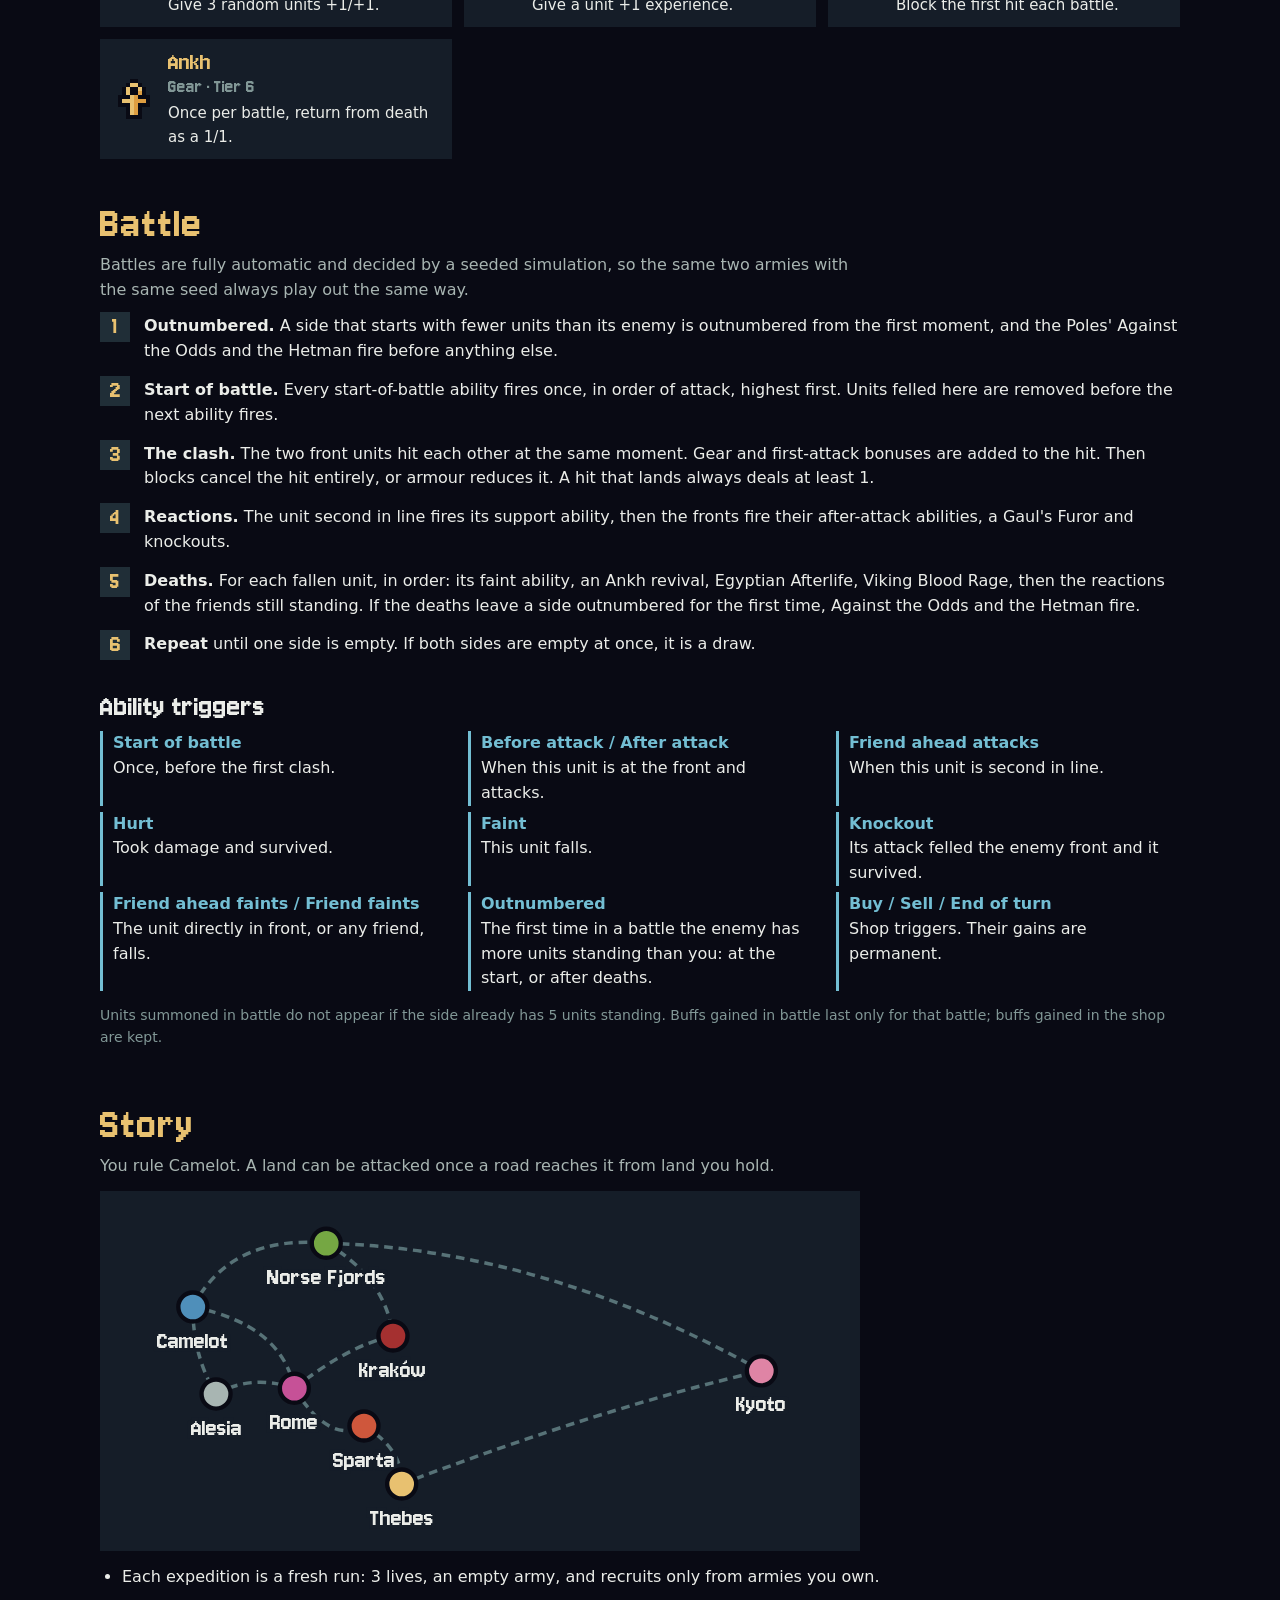
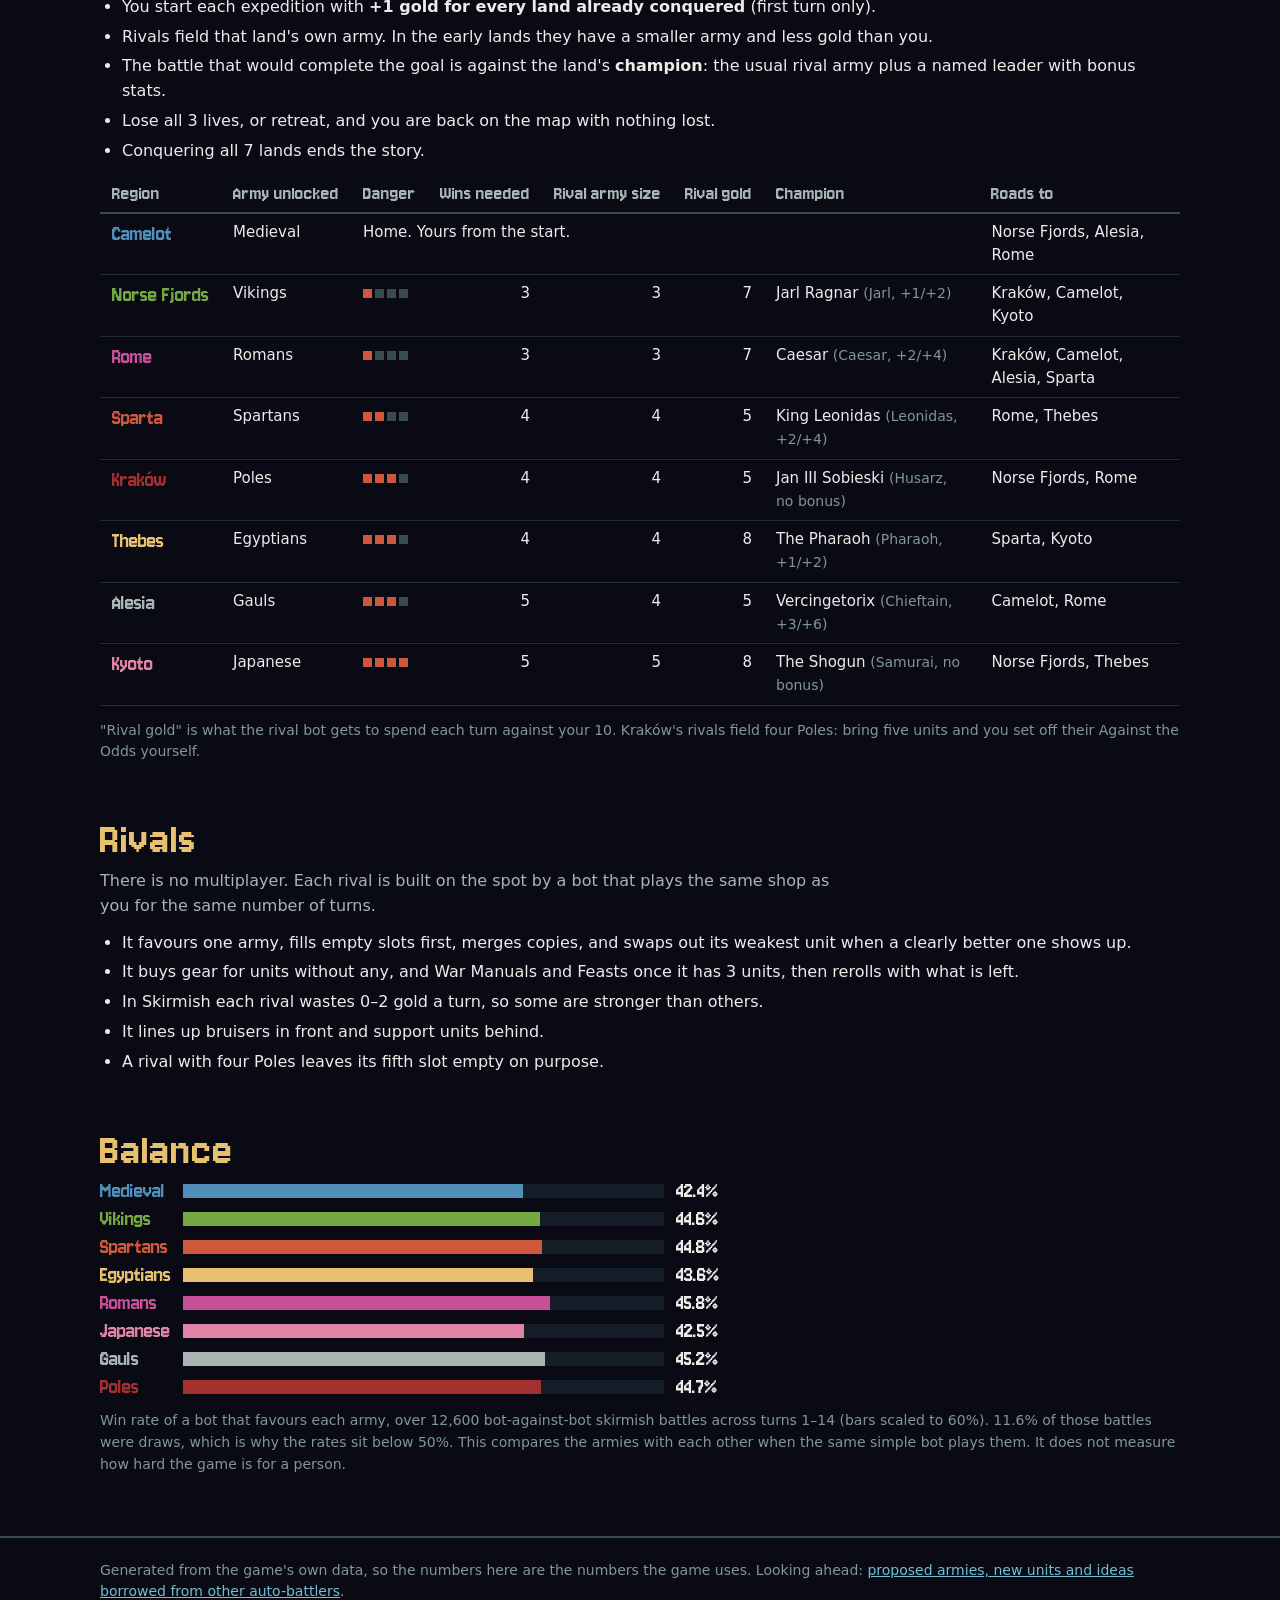
==== commit ab31d859: "Add the Poles as the eighth army, with Krakow as their land Five units around the winged hussars: Ko" ====
--- a/docs/index.html
+++ b/docs/index.html
@@ -17,8 +17,8 @@
 <h1>KNIGHT KNIGHT</h1>
 <p>A pixel-art auto-battler. Draft an army from across history in the shop, line it up, and watch it fight a rival on its own. This page lists everything in the game as it stands today.</p>
 <a class="play" href="../">Play the game ▸</a>
-<ul class="facts"><li><b>7</b>armies</li><li><b>35</b>units</li><li><b>7</b>items</li><li><b>6</b>lands to conquer</li><li><b>2</b>modes</li></ul>
-<div class="parade"><a href="#u-peasant"><i class="spr sm" style="--x:32;--y:0" role="img" aria-label="Peasant" title="Peasant"></i></a><a href="#u-longbow"><i class="spr sm" style="--x:0;--y:0" role="img" aria-label="Longbowman" title="Longbowman"></i></a><a href="#u-knight"><i class="spr sm" style="--x:16;--y:0" role="img" aria-label="Knight" title="Knight"></i></a><a href="#u-halberdier"><i class="spr sm" style="--x:64;--y:0" role="img" aria-label="Halberdier" title="Halberdier"></i></a><a href="#u-king"><i class="spr sm" style="--x:48;--y:0" role="img" aria-label="King" title="King"></i></a><a href="#u-raider"><i class="spr sm" style="--x:0;--y:16" role="img" aria-label="Raider" title="Raider"></i></a><a href="#u-berserker"><i class="spr sm" style="--x:16;--y:16" role="img" aria-label="Berserker" title="Berserker"></i></a><a href="#u-huscarl"><i class="spr sm" style="--x:32;--y:16" role="img" aria-label="Huscarl" title="Huscarl"></i></a><a href="#u-skald"><i class="spr sm" style="--x:64;--y:16" role="img" aria-label="Skald" title="Skald"></i></a><a href="#u-jarl"><i class="spr sm" style="--x:48;--y:16" role="img" aria-label="Jarl" title="Jarl"></i></a><a href="#u-peltast"><i class="spr sm" style="--x:48;--y:32" role="img" aria-label="Peltast" title="Peltast"></i></a><a href="#u-hoplite"><i class="spr sm" style="--x:0;--y:32" role="img" aria-label="Hoplite" title="Hoplite"></i></a><a href="#u-phalangite"><i class="spr sm" style="--x:16;--y:32" role="img" aria-label="Phalangite" title="Phalangite"></i></a><a href="#u-lochagos"><i class="spr sm" style="--x:64;--y:32" role="img" aria-label="Lochagos" title="Lochagos"></i></a><a href="#u-leonidas"><i class="spr sm" style="--x:32;--y:32" role="img" aria-label="Leonidas" title="Leonidas"></i></a><a href="#u-laborer"><i class="spr sm" style="--x:0;--y:48" role="img" aria-label="Laborer" title="Laborer"></i></a><a href="#u-medjay"><i class="spr sm" style="--x:48;--y:48" role="img" aria-label="Medjay" title="Medjay"></i></a><a href="#u-priest"><i class="spr sm" style="--x:16;--y:48" role="img" aria-label="Priest of Set" title="Priest of Set"></i></a><a href="#u-cleopatra"><i class="spr sm" style="--x:64;--y:48" role="img" aria-label="Cleopatra" title="Cleopatra"></i></a><a href="#u-pharaoh"><i class="spr sm" style="--x:32;--y:48" role="img" aria-label="Pharaoh" title="Pharaoh"></i></a><a href="#u-velite"><i class="spr sm" style="--x:48;--y:64" role="img" aria-label="Velite" title="Velite"></i></a><a href="#u-legionary"><i class="spr sm" style="--x:0;--y:64" role="img" aria-label="Legionary" title="Legionary"></i></a><a href="#u-aquilifer"><i class="spr sm" style="--x:32;--y:64" role="img" aria-label="Aquilifer" title="Aquilifer"></i></a><a href="#u-centurion"><i class="spr sm" style="--x:16;--y:64" role="img" aria-label="Centurion" title="Centurion"></i></a><a href="#u-caesar"><i class="spr sm" style="--x:64;--y:64" role="img" aria-label="Caesar" title="Caesar"></i></a><a href="#u-ashigaru"><i class="spr sm" style="--x:48;--y:80" role="img" aria-label="Ashigaru" title="Ashigaru"></i></a><a href="#u-ronin"><i class="spr sm" style="--x:0;--y:80" role="img" aria-label="Ronin" title="Ronin"></i></a><a href="#u-yumi"><i class="spr sm" style="--x:32;--y:80" role="img" aria-label="Yumi Archer" title="Yumi Archer"></i></a><a href="#u-sohei"><i class="spr sm" style="--x:64;--y:80" role="img" aria-label="Sohei" title="Sohei"></i></a><a href="#u-samurai"><i class="spr sm" style="--x:16;--y:80" role="img" aria-label="Samurai" title="Samurai"></i></a><a href="#u-carnyx"><i class="spr sm" style="--x:64;--y:96" role="img" aria-label="Carnyx Player" title="Carnyx Player"></i></a><a href="#u-druid"><i class="spr sm" style="--x:16;--y:96" role="img" aria-label="Druid" title="Druid"></i></a><a href="#u-ambactus"><i class="spr sm" style="--x:32;--y:96" role="img" aria-label="Ambactus" title="Ambactus"></i></a><a href="#u-gaesatus"><i class="spr sm" style="--x:0;--y:96" role="img" aria-label="Gaesatus" title="Gaesatus"></i></a><a href="#u-chieftain"><i class="spr sm" style="--x:48;--y:96" role="img" aria-label="Chieftain" title="Chieftain"></i></a></div>
+<ul class="facts"><li><b>8</b>armies</li><li><b>40</b>units</li><li><b>7</b>items</li><li><b>7</b>lands to conquer</li><li><b>2</b>modes</li></ul>
+<div class="parade"><a href="#u-peasant"><i class="spr sm" style="--x:32;--y:0" role="img" aria-label="Peasant" title="Peasant"></i></a><a href="#u-longbow"><i class="spr sm" style="--x:0;--y:0" role="img" aria-label="Longbowman" title="Longbowman"></i></a><a href="#u-knight"><i class="spr sm" style="--x:16;--y:0" role="img" aria-label="Knight" title="Knight"></i></a><a href="#u-halberdier"><i class="spr sm" style="--x:64;--y:0" role="img" aria-label="Halberdier" title="Halberdier"></i></a><a href="#u-king"><i class="spr sm" style="--x:48;--y:0" role="img" aria-label="King" title="King"></i></a><a href="#u-raider"><i class="spr sm" style="--x:0;--y:16" role="img" aria-label="Raider" title="Raider"></i></a><a href="#u-berserker"><i class="spr sm" style="--x:16;--y:16" role="img" aria-label="Berserker" title="Berserker"></i></a><a href="#u-huscarl"><i class="spr sm" style="--x:32;--y:16" role="img" aria-label="Huscarl" title="Huscarl"></i></a><a href="#u-skald"><i class="spr sm" style="--x:64;--y:16" role="img" aria-label="Skald" title="Skald"></i></a><a href="#u-jarl"><i class="spr sm" style="--x:48;--y:16" role="img" aria-label="Jarl" title="Jarl"></i></a><a href="#u-peltast"><i class="spr sm" style="--x:48;--y:32" role="img" aria-label="Peltast" title="Peltast"></i></a><a href="#u-hoplite"><i class="spr sm" style="--x:0;--y:32" role="img" aria-label="Hoplite" title="Hoplite"></i></a><a href="#u-phalangite"><i class="spr sm" style="--x:16;--y:32" role="img" aria-label="Phalangite" title="Phalangite"></i></a><a href="#u-lochagos"><i class="spr sm" style="--x:64;--y:32" role="img" aria-label="Lochagos" title="Lochagos"></i></a><a href="#u-leonidas"><i class="spr sm" style="--x:32;--y:32" role="img" aria-label="Leonidas" title="Leonidas"></i></a><a href="#u-laborer"><i class="spr sm" style="--x:0;--y:48" role="img" aria-label="Laborer" title="Laborer"></i></a><a href="#u-medjay"><i class="spr sm" style="--x:48;--y:48" role="img" aria-label="Medjay" title="Medjay"></i></a><a href="#u-priest"><i class="spr sm" style="--x:16;--y:48" role="img" aria-label="Priest of Set" title="Priest of Set"></i></a><a href="#u-cleopatra"><i class="spr sm" style="--x:64;--y:48" role="img" aria-label="Cleopatra" title="Cleopatra"></i></a><a href="#u-pharaoh"><i class="spr sm" style="--x:32;--y:48" role="img" aria-label="Pharaoh" title="Pharaoh"></i></a><a href="#u-velite"><i class="spr sm" style="--x:48;--y:64" role="img" aria-label="Velite" title="Velite"></i></a><a href="#u-legionary"><i class="spr sm" style="--x:0;--y:64" role="img" aria-label="Legionary" title="Legionary"></i></a><a href="#u-aquilifer"><i class="spr sm" style="--x:32;--y:64" role="img" aria-label="Aquilifer" title="Aquilifer"></i></a><a href="#u-centurion"><i class="spr sm" style="--x:16;--y:64" role="img" aria-label="Centurion" title="Centurion"></i></a><a href="#u-caesar"><i class="spr sm" style="--x:64;--y:64" role="img" aria-label="Caesar" title="Caesar"></i></a><a href="#u-ashigaru"><i class="spr sm" style="--x:48;--y:80" role="img" aria-label="Ashigaru" title="Ashigaru"></i></a><a href="#u-ronin"><i class="spr sm" style="--x:0;--y:80" role="img" aria-label="Ronin" title="Ronin"></i></a><a href="#u-yumi"><i class="spr sm" style="--x:32;--y:80" role="img" aria-label="Yumi Archer" title="Yumi Archer"></i></a><a href="#u-sohei"><i class="spr sm" style="--x:64;--y:80" role="img" aria-label="Sohei" title="Sohei"></i></a><a href="#u-samurai"><i class="spr sm" style="--x:16;--y:80" role="img" aria-label="Samurai" title="Samurai"></i></a><a href="#u-carnyx"><i class="spr sm" style="--x:64;--y:96" role="img" aria-label="Carnyx Player" title="Carnyx Player"></i></a><a href="#u-druid"><i class="spr sm" style="--x:16;--y:96" role="img" aria-label="Druid" title="Druid"></i></a><a href="#u-ambactus"><i class="spr sm" style="--x:32;--y:96" role="img" aria-label="Ambactus" title="Ambactus"></i></a><a href="#u-gaesatus"><i class="spr sm" style="--x:0;--y:96" role="img" aria-label="Gaesatus" title="Gaesatus"></i></a><a href="#u-chieftain"><i class="spr sm" style="--x:48;--y:96" role="img" aria-label="Chieftain" title="Chieftain"></i></a><a href="#u-kosynier"><i class="spr sm" style="--x:0;--y:112" role="img" aria-label="Kosynier" title="Kosynier"></i></a><a href="#u-haiduk"><i class="spr sm" style="--x:64;--y:112" role="img" aria-label="Haiduk" title="Haiduk"></i></a><a href="#u-pancerny"><i class="spr sm" style="--x:48;--y:112" role="img" aria-label="Pancerny" title="Pancerny"></i></a><a href="#u-husarz"><i class="spr sm" style="--x:16;--y:112" role="img" aria-label="Husarz" title="Husarz"></i></a><a href="#u-hetman"><i class="spr sm" style="--x:32;--y:112" role="img" aria-label="Hetman" title="Hetman"></i></a></div>
 </div></header>
 <main class="wrap">
 
@@ -119,6 +119,15 @@
 <p class="stats"><b class="atk">3 ATK</b><b class="hp">5 HP</b></p><p><em>Paid in Gold.</em> End of turn: if you have 2+ unspent gold, gain <b class="lv">+1/+1<i>/</i>+2/+2<i>/</i>+3/+3</b> for good.</p></div></article><article class="unit" id="u-gaesatus"><i class="spr" style="--x:0;--y:96" role="img" aria-label="Gaesatus" title="Gaesatus"></i><div><h4>Gaesatus<span class="tier">Tier 4</span></h4>
 <p class="stats"><b class="atk">5 ATK</b><b class="hp">5 HP</b></p><p><em>Frenzy.</em> After attack: gain <b class="lv">+2<i>/</i>+4<i>/</i>+6</b> attack.</p></div></article><article class="unit" id="u-chieftain"><i class="spr" style="--x:48;--y:96" role="img" aria-label="Chieftain" title="Chieftain"></i><div><h4>Chieftain<span class="tier">Tier 5</span></h4>
 <p class="stats"><b class="atk">4 ATK</b><b class="hp">5 HP</b></p><p><em>Confederation.</em> Start of battle: gain <b class="lv">+1/+1<i>/</i>+2/+2<i>/</i>+3/+3</b> for each other Gaul and each other army on your team.</p></div></article></div></div>
+<div class="army" id="poland" style="--c:#a53030"><header><h3>Poles</h3>
+<span class="home">Kraków · champion: Jan III Sobieski · 5 units, tiers 1, 2, 3, 5, 6</span></header>
+<dl class="bonus"><div class="name">Army bonus: Against the Odds<small>works in battle</small></div><dt>2 units</dt><dd>The first time the enemy outnumbers you in a battle, every Pole gains +2/+2.</dd><dt>4 units</dt><dd>The first time the enemy outnumbers you in a battle, every Pole gains +4/+4.</dd></dl>
+<div class="units"><article class="unit" id="u-kosynier"><i class="spr" style="--x:0;--y:112" role="img" aria-label="Kosynier" title="Kosynier"></i><div><h4>Kosynier<span class="tier">Tier 1</span></h4>
+<p class="stats"><b class="atk">3 ATK</b><b class="hp">1 HP</b></p><p><em>Scythes Upright.</em> Before attack: deal <b class="lv">1<i>/</i>2<i>/</i>3</b> damage to the front enemy.</p></div></article><article class="unit" id="u-haiduk"><i class="spr" style="--x:64;--y:112" role="img" aria-label="Haiduk" title="Haiduk"></i><div><h4>Haiduk<span class="tier">Tier 2</span></h4>
+<p class="stats"><b class="atk">2 ATK</b><b class="hp">3 HP</b></p><p><em>Salvo.</em> Friend ahead faints: deal <b class="lv">3<i>/</i>6<i>/</i>9</b> damage to the front enemy.</p></div></article><article class="unit" id="u-pancerny"><i class="spr" style="--x:48;--y:112" role="img" aria-label="Pancerny" title="Pancerny"></i><div><h4>Pancerny<span class="tier">Tier 3</span></h4>
+<p class="stats"><b class="atk">3 ATK</b><b class="hp">5 HP</b></p><p><em>Hold Fast.</em> Takes <b class="lv">1<i>/</i>2<i>/</i>3</b> less damage (min 1) while the enemy has more units standing.</p></div></article><article class="unit" id="u-husarz"><i class="spr" style="--x:16;--y:112" role="img" aria-label="Husarz" title="Husarz"></i><div><h4>Husarz<span class="tier">Tier 5</span></h4>
+<p class="stats"><b class="atk">6 ATK</b><b class="hp">5 HP</b></p><p><em>Szarża.</em> Its first attack also strikes the <b class="lv">enemy<i>/</i>2 enemies<i>/</i>3 enemies</b> behind the front.</p></div></article><article class="unit" id="u-hetman"><i class="spr" style="--x:32;--y:112" role="img" aria-label="Hetman" title="Hetman"></i><div><h4>Hetman<span class="tier">Tier 6</span></h4>
+<p class="stats"><b class="atk">5 ATK</b><b class="hp">7 HP</b></p><p><em>Odsiecz.</em> The first time the enemy outnumbers you each battle: deal <b class="lv">3<i>/</i>6<i>/</i>9</b> damage to every enemy.</p></div></article></div></div>
 </section>
 
 <section id="items">
@@ -131,10 +140,11 @@
 <h2>Battle</h2>
 <p class="lead">Battles are fully automatic and decided by a seeded simulation, so the same two armies with the same seed always play out the same way.</p>
 <ol class="steps">
+<li><b>Outnumbered.</b> A side that starts with fewer units than its enemy is outnumbered from the first moment, and the Poles' Against the Odds and the Hetman fire before anything else.</li>
 <li><b>Start of battle.</b> Every start-of-battle ability fires once, in order of attack, highest first. Units felled here are removed before the next ability fires.</li>
 <li><b>The clash.</b> The two front units hit each other at the same moment. Gear and first-attack bonuses are added to the hit. Then blocks cancel the hit entirely, or armour reduces it. A hit that lands always deals at least 1.</li>
 <li><b>Reactions.</b> The unit second in line fires its support ability, then the fronts fire their after-attack abilities, a Gaul's Furor and knockouts.</li>
-<li><b>Deaths.</b> For each fallen unit, in order: its faint ability, an Ankh revival, Egyptian Afterlife, Viking Blood Rage, then the reactions of the friends still standing.</li>
+<li><b>Deaths.</b> For each fallen unit, in order: its faint ability, an Ankh revival, Egyptian Afterlife, Viking Blood Rage, then the reactions of the friends still standing. If the deaths leave a side outnumbered for the first time, Against the Odds and the Hetman fire.</li>
 <li><b>Repeat</b> until one side is empty. If both sides are empty at once, it is a draw.</li>
 </ol>
 <h3>Ability triggers</h3>
@@ -146,6 +156,7 @@
 <div><b>Faint</b><br>This unit falls.</div>
 <div><b>Knockout</b><br>Its attack felled the enemy front and it survived.</div>
 <div><b>Friend ahead faints / Friend faints</b><br>The unit directly in front, or any friend, falls.</div>
+<div><b>Outnumbered</b><br>The first time in a battle the enemy has more units standing than you: at the start, or after deaths.</div>
 <div><b>Buy / Sell / End of turn</b><br>Shop triggers. Their gains are permanent.</div>
 </div>
 <p class="note">Units summoned in battle do not appear if the side already has 5 units standing. Buffs gained in battle last only for that battle; buffs gained in the shop are kept.</p>
@@ -154,17 +165,17 @@
 <section id="story">
 <h2>Story</h2>
 <p class="lead">You rule Camelot. A land can be attacked once a road reaches it from land you hold.</p>
-<svg class="map" viewBox="62 20 262 124" role="img" aria-label="Route map of the story regions"><path d="M94 60Q107 35 140 38" fill="none" stroke="#577277" stroke-width="1.2" stroke-dasharray="3 2"/><path d="M94 60Q94 77 102 90" fill="none" stroke="#577277" stroke-width="1.2" stroke-dasharray="3 2"/><path d="M94 60Q124.5 66 129 88" fill="none" stroke="#577277" stroke-width="1.2" stroke-dasharray="3 2"/><path d="M102 90Q114.5 83 129 88" fill="none" stroke="#577277" stroke-width="1.2" stroke-dasharray="3 2"/><path d="M129 88Q141 107.5 153 101" fill="none" stroke="#577277" stroke-width="1.2" stroke-dasharray="3 2"/><path d="M153 101Q166.5 109 166 121" fill="none" stroke="#577277" stroke-width="1.2" stroke-dasharray="3 2"/><path d="M140 38Q215 40 290 82" fill="none" stroke="#577277" stroke-width="1.2" stroke-dasharray="3 2"/><path d="M166 121Q236 94.5 290 82" fill="none" stroke="#577277" stroke-width="1.2" stroke-dasharray="3 2"/><circle cx="94" cy="60" r="5" fill="#4f8fba" stroke="#090a14" stroke-width="1.5"/><text x="94" y="74" text-anchor="middle">Camelot</text><circle cx="140" cy="38" r="5" fill="#75a743" stroke="#090a14" stroke-width="1.5"/><text x="140" y="52" text-anchor="middle">Norse Fjords</text><circle cx="129" cy="88" r="5" fill="#c65197" stroke="#090a14" stroke-width="1.5"/><text x="129" y="102" text-anchor="middle">Rome</text><circle cx="153" cy="101" r="5" fill="#cf573c" stroke="#090a14" stroke-width="1.5"/><text x="153" y="115" text-anchor="middle">Sparta</text><circle cx="166" cy="121" r="5" fill="#e8c170" stroke="#090a14" stroke-width="1.5"/><text x="166" y="135" text-anchor="middle">Thebes</text><circle cx="102" cy="90" r="5" fill="#a8b5b2" stroke="#090a14" stroke-width="1.5"/><text x="102" y="104" text-anchor="middle">Alesia</text><circle cx="290" cy="82" r="5" fill="#df84a5" stroke="#090a14" stroke-width="1.5"/><text x="290" y="96" text-anchor="middle">Kyoto</text></svg>
+<svg class="map" viewBox="62 20 262 124" role="img" aria-label="Route map of the story regions"><path d="M140 38Q160.5 50 163 70" fill="none" stroke="#577277" stroke-width="1.2" stroke-dasharray="3 2"/><path d="M129 88Q148 73 163 70" fill="none" stroke="#577277" stroke-width="1.2" stroke-dasharray="3 2"/><path d="M94 60Q107 35 140 38" fill="none" stroke="#577277" stroke-width="1.2" stroke-dasharray="3 2"/><path d="M94 60Q94 77 102 90" fill="none" stroke="#577277" stroke-width="1.2" stroke-dasharray="3 2"/><path d="M94 60Q124.5 66 129 88" fill="none" stroke="#577277" stroke-width="1.2" stroke-dasharray="3 2"/><path d="M102 90Q114.5 83 129 88" fill="none" stroke="#577277" stroke-width="1.2" stroke-dasharray="3 2"/><path d="M129 88Q141 107.5 153 101" fill="none" stroke="#577277" stroke-width="1.2" stroke-dasharray="3 2"/><path d="M153 101Q166.5 109 166 121" fill="none" stroke="#577277" stroke-width="1.2" stroke-dasharray="3 2"/><path d="M140 38Q215 40 290 82" fill="none" stroke="#577277" stroke-width="1.2" stroke-dasharray="3 2"/><path d="M166 121Q236 94.5 290 82" fill="none" stroke="#577277" stroke-width="1.2" stroke-dasharray="3 2"/><circle cx="94" cy="60" r="5" fill="#4f8fba" stroke="#090a14" stroke-width="1.5"/><text x="94" y="74" text-anchor="middle">Camelot</text><circle cx="140" cy="38" r="5" fill="#75a743" stroke="#090a14" stroke-width="1.5"/><text x="140" y="52" text-anchor="middle">Norse Fjords</text><circle cx="129" cy="88" r="5" fill="#c65197" stroke="#090a14" stroke-width="1.5"/><text x="129" y="102" text-anchor="middle">Rome</text><circle cx="153" cy="101" r="5" fill="#cf573c" stroke="#090a14" stroke-width="1.5"/><text x="153" y="115" text-anchor="middle">Sparta</text><circle cx="163" cy="70" r="5" fill="#a53030" stroke="#090a14" stroke-width="1.5"/><text x="163" y="84" text-anchor="middle">Kraków</text><circle cx="166" cy="121" r="5" fill="#e8c170" stroke="#090a14" stroke-width="1.5"/><text x="166" y="135" text-anchor="middle">Thebes</text><circle cx="102" cy="90" r="5" fill="#a8b5b2" stroke="#090a14" stroke-width="1.5"/><text x="102" y="104" text-anchor="middle">Alesia</text><circle cx="290" cy="82" r="5" fill="#df84a5" stroke="#090a14" stroke-width="1.5"/><text x="290" y="96" text-anchor="middle">Kyoto</text></svg>
 <ul>
 <li>Each expedition is a fresh run: 3 lives, an empty army, and recruits only from armies you own.</li>
 <li>You start each expedition with <b>+1 gold for every land already conquered</b> (first turn only).</li>
 <li>Rivals field that land's own army. In the early lands they have a smaller army and less gold than you.</li>
 <li>The battle that would complete the goal is against the land's <b>champion</b>: the usual rival army plus a named leader with bonus stats.</li>
 <li>Lose all 3 lives, or retreat, and you are back on the map with nothing lost.</li>
-<li>Conquering all 6 lands ends the story.</li>
-</ul>
-<div class="scroll"><table><tr><th>Region</th><th>Army unlocked</th><th>Danger</th><th class="n">Wins needed</th><th class="n">Rival army size</th><th class="n">Rival gold</th><th>Champion</th><th>Roads to</th></tr><tr><td class="k" style="color:#4f8fba">Camelot</td><td>Medieval</td><td colspan="5">Home. Yours from the start.</td><td>Norse Fjords, Alesia, Rome</td></tr><tr><td class="k" style="color:#75a743">Norse Fjords</td><td>Vikings</td><td><span class="pips" title="Danger 1 of 4"><i class="on"></i><i class=""></i><i class=""></i><i class=""></i></span></td><td class="n">3</td><td class="n">3</td><td class="n">7</td><td>Jarl Ragnar <span class="note">(Jarl, +1/+2)</span></td><td>Camelot, Kyoto</td></tr><tr><td class="k" style="color:#c65197">Rome</td><td>Romans</td><td><span class="pips" title="Danger 1 of 4"><i class="on"></i><i class=""></i><i class=""></i><i class=""></i></span></td><td class="n">3</td><td class="n">3</td><td class="n">7</td><td>Caesar <span class="note">(Caesar, +2/+4)</span></td><td>Camelot, Alesia, Sparta</td></tr><tr><td class="k" style="color:#cf573c">Sparta</td><td>Spartans</td><td><span class="pips" title="Danger 2 of 4"><i class="on"></i><i class="on"></i><i class=""></i><i class=""></i></span></td><td class="n">4</td><td class="n">4</td><td class="n">5</td><td>King Leonidas <span class="note">(Leonidas, +2/+4)</span></td><td>Rome, Thebes</td></tr><tr><td class="k" style="color:#e8c170">Thebes</td><td>Egyptians</td><td><span class="pips" title="Danger 3 of 4"><i class="on"></i><i class="on"></i><i class="on"></i><i class=""></i></span></td><td class="n">4</td><td class="n">4</td><td class="n">8</td><td>The Pharaoh <span class="note">(Pharaoh, +1/+2)</span></td><td>Sparta, Kyoto</td></tr><tr><td class="k" style="color:#a8b5b2">Alesia</td><td>Gauls</td><td><span class="pips" title="Danger 3 of 4"><i class="on"></i><i class="on"></i><i class="on"></i><i class=""></i></span></td><td class="n">5</td><td class="n">4</td><td class="n">5</td><td>Vercingetorix <span class="note">(Chieftain, +3/+6)</span></td><td>Camelot, Rome</td></tr><tr><td class="k" style="color:#df84a5">Kyoto</td><td>Japanese</td><td><span class="pips" title="Danger 4 of 4"><i class="on"></i><i class="on"></i><i class="on"></i><i class="on"></i></span></td><td class="n">5</td><td class="n">5</td><td class="n">8</td><td>The Shogun <span class="note">(Samurai, no bonus)</span></td><td>Norse Fjords, Thebes</td></tr></table></div>
-<p class="note">"Rival gold" is what the rival bot gets to spend each turn against your 10.</p>
+<li>Conquering all 7 lands ends the story.</li>
+</ul>
+<div class="scroll"><table><tr><th>Region</th><th>Army unlocked</th><th>Danger</th><th class="n">Wins needed</th><th class="n">Rival army size</th><th class="n">Rival gold</th><th>Champion</th><th>Roads to</th></tr><tr><td class="k" style="color:#4f8fba">Camelot</td><td>Medieval</td><td colspan="5">Home. Yours from the start.</td><td>Norse Fjords, Alesia, Rome</td></tr><tr><td class="k" style="color:#75a743">Norse Fjords</td><td>Vikings</td><td><span class="pips" title="Danger 1 of 4"><i class="on"></i><i class=""></i><i class=""></i><i class=""></i></span></td><td class="n">3</td><td class="n">3</td><td class="n">7</td><td>Jarl Ragnar <span class="note">(Jarl, +1/+2)</span></td><td>Kraków, Camelot, Kyoto</td></tr><tr><td class="k" style="color:#c65197">Rome</td><td>Romans</td><td><span class="pips" title="Danger 1 of 4"><i class="on"></i><i class=""></i><i class=""></i><i class=""></i></span></td><td class="n">3</td><td class="n">3</td><td class="n">7</td><td>Caesar <span class="note">(Caesar, +2/+4)</span></td><td>Kraków, Camelot, Alesia, Sparta</td></tr><tr><td class="k" style="color:#cf573c">Sparta</td><td>Spartans</td><td><span class="pips" title="Danger 2 of 4"><i class="on"></i><i class="on"></i><i class=""></i><i class=""></i></span></td><td class="n">4</td><td class="n">4</td><td class="n">5</td><td>King Leonidas <span class="note">(Leonidas, +2/+4)</span></td><td>Rome, Thebes</td></tr><tr><td class="k" style="color:#a53030">Kraków</td><td>Poles</td><td><span class="pips" title="Danger 3 of 4"><i class="on"></i><i class="on"></i><i class="on"></i><i class=""></i></span></td><td class="n">4</td><td class="n">4</td><td class="n">5</td><td>Jan III Sobieski <span class="note">(Husarz, no bonus)</span></td><td>Norse Fjords, Rome</td></tr><tr><td class="k" style="color:#e8c170">Thebes</td><td>Egyptians</td><td><span class="pips" title="Danger 3 of 4"><i class="on"></i><i class="on"></i><i class="on"></i><i class=""></i></span></td><td class="n">4</td><td class="n">4</td><td class="n">8</td><td>The Pharaoh <span class="note">(Pharaoh, +1/+2)</span></td><td>Sparta, Kyoto</td></tr><tr><td class="k" style="color:#a8b5b2">Alesia</td><td>Gauls</td><td><span class="pips" title="Danger 3 of 4"><i class="on"></i><i class="on"></i><i class="on"></i><i class=""></i></span></td><td class="n">5</td><td class="n">4</td><td class="n">5</td><td>Vercingetorix <span class="note">(Chieftain, +3/+6)</span></td><td>Camelot, Rome</td></tr><tr><td class="k" style="color:#df84a5">Kyoto</td><td>Japanese</td><td><span class="pips" title="Danger 4 of 4"><i class="on"></i><i class="on"></i><i class="on"></i><i class="on"></i></span></td><td class="n">5</td><td class="n">5</td><td class="n">8</td><td>The Shogun <span class="note">(Samurai, no bonus)</span></td><td>Norse Fjords, Thebes</td></tr></table></div>
+<p class="note">"Rival gold" is what the rival bot gets to spend each turn against your 10. Kraków's rivals field four Poles: bring five units and you set off their Against the Odds yourself.</p>
 </section>
 
 <section id="rivals">
@@ -175,12 +186,13 @@
 <li>It buys gear for units without any, and War Manuals and Feasts once it has 3 units, then rerolls with what is left.</li>
 <li>In Skirmish each rival wastes 0–2 gold a turn, so some are stronger than others.</li>
 <li>It lines up bruisers in front and support units behind.</li>
+<li>A rival with four Poles leaves its fifth slot empty on purpose.</li>
 </ul>
 </section>
 
 <section id="balance">
 <h2>Balance</h2>
-<div class="bars"><span style="color:#4f8fba">Medieval</span><div class="t" style="--c:#4f8fba"><i style="width:72.9%"></i></div><span>43.7%</span><span style="color:#75a743">Vikings</span><div class="t" style="--c:#75a743"><i style="width:76.4%"></i></div><span>45.8%</span><span style="color:#cf573c">Spartans</span><div class="t" style="--c:#cf573c"><i style="width:73.5%"></i></div><span>44.1%</span><span style="color:#e8c170">Egyptians</span><div class="t" style="--c:#e8c170"><i style="width:72.7%"></i></div><span>43.6%</span><span style="color:#c65197">Romans</span><div class="t" style="--c:#c65197"><i style="width:75.9%"></i></div><span>45.6%</span><span style="color:#df84a5">Japanese</span><div class="t" style="--c:#df84a5"><i style="width:72.8%"></i></div><span>43.7%</span><span style="color:#a8b5b2">Gauls</span><div class="t" style="--c:#a8b5b2"><i style="width:78.0%"></i></div><span>46.8%</span></div><p class="note">Win rate of a bot that favours each army, over 12,600 bot-against-bot skirmish battles across turns 1–14 (bars scaled to 60%). 10.5% of those battles were draws, which is why the rates sit below 50%. This compares the armies with each other when the same simple bot plays them. It does not measure how hard the game is for a person.</p>
+<div class="bars"><span style="color:#4f8fba">Medieval</span><div class="t" style="--c:#4f8fba"><i style="width:70.6%"></i></div><span>42.4%</span><span style="color:#75a743">Vikings</span><div class="t" style="--c:#75a743"><i style="width:74.3%"></i></div><span>44.6%</span><span style="color:#cf573c">Spartans</span><div class="t" style="--c:#cf573c"><i style="width:74.7%"></i></div><span>44.8%</span><span style="color:#e8c170">Egyptians</span><div class="t" style="--c:#e8c170"><i style="width:72.7%"></i></div><span>43.6%</span><span style="color:#c65197">Romans</span><div class="t" style="--c:#c65197"><i style="width:76.3%"></i></div><span>45.8%</span><span style="color:#df84a5">Japanese</span><div class="t" style="--c:#df84a5"><i style="width:70.8%"></i></div><span>42.5%</span><span style="color:#a8b5b2">Gauls</span><div class="t" style="--c:#a8b5b2"><i style="width:75.3%"></i></div><span>45.2%</span><span style="color:#a53030">Poles</span><div class="t" style="--c:#a53030"><i style="width:74.4%"></i></div><span>44.7%</span></div><p class="note">Win rate of a bot that favours each army, over 12,600 bot-against-bot skirmish battles across turns 1–14 (bars scaled to 60%). 11.6% of those battles were draws, which is why the rates sit below 50%. This compares the armies with each other when the same simple bot plays them. It does not measure how hard the game is for a person.</p>
 </section>
 
 </main>
